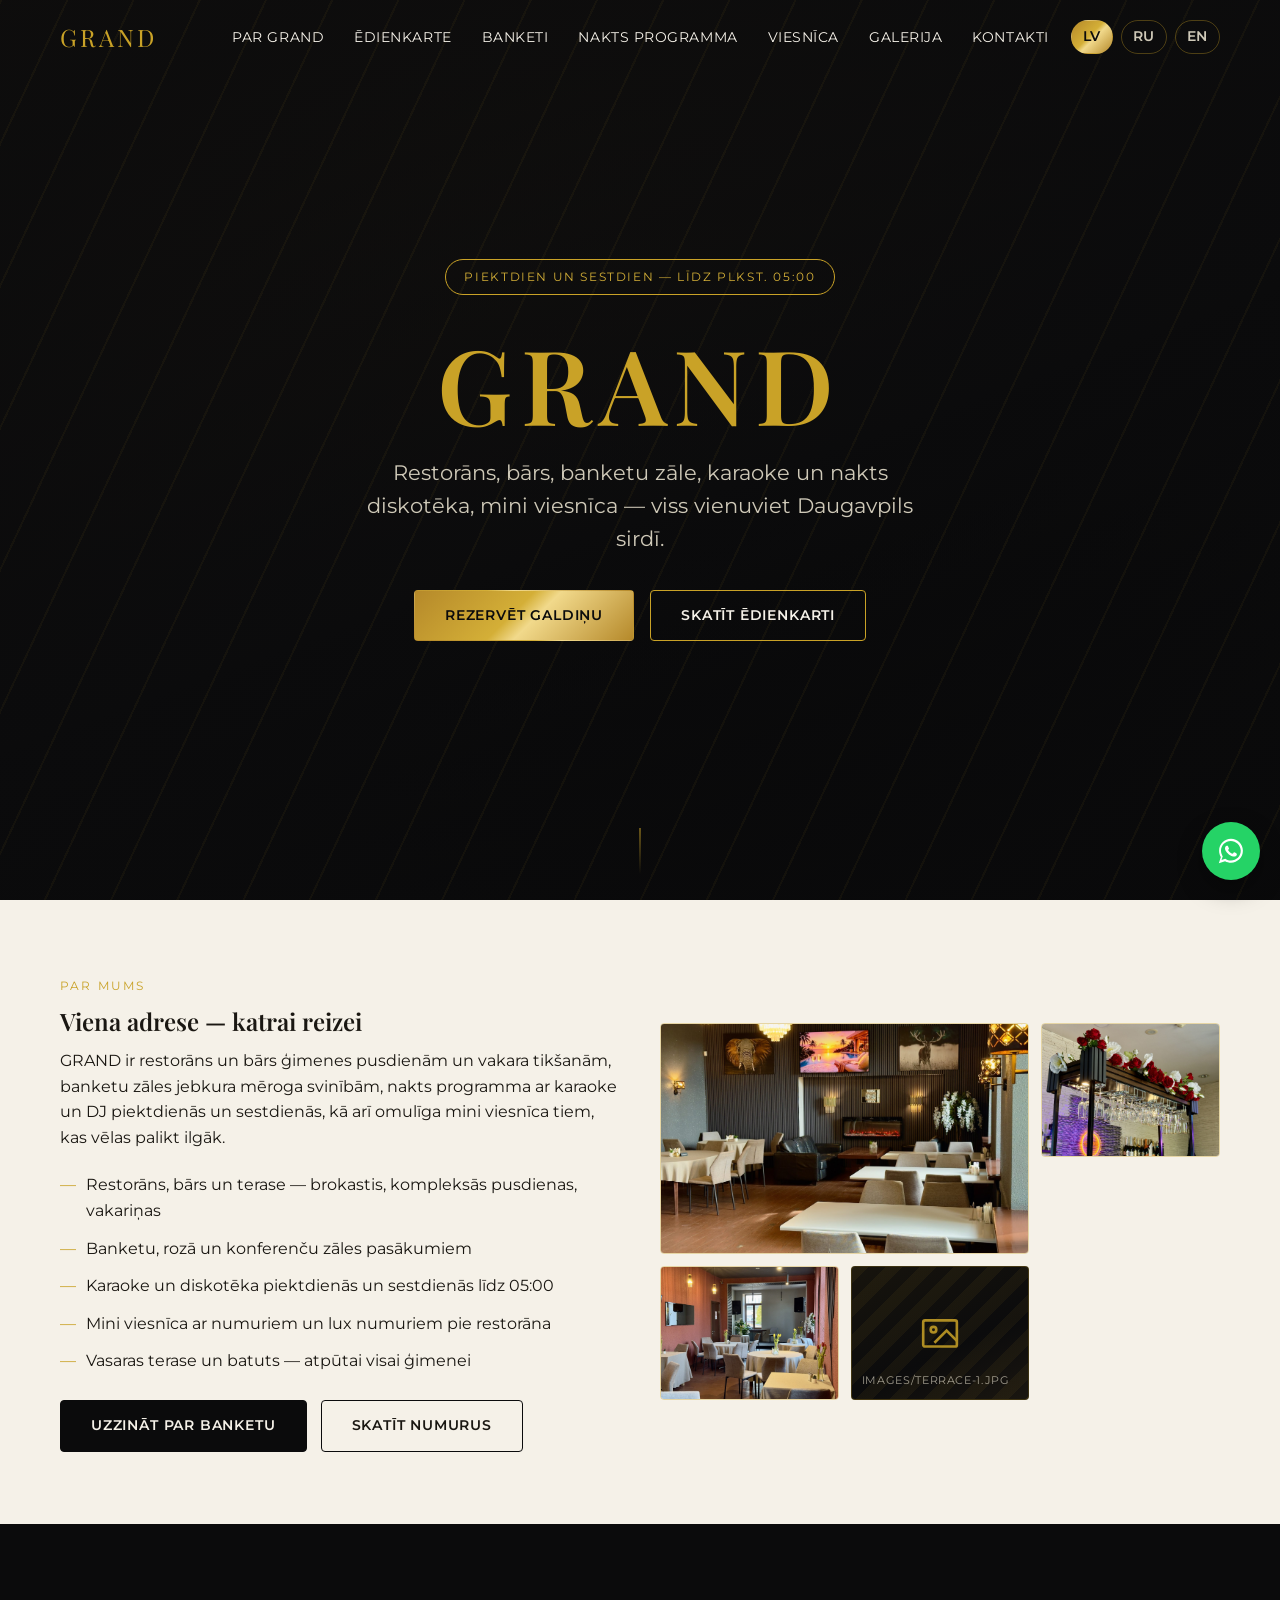
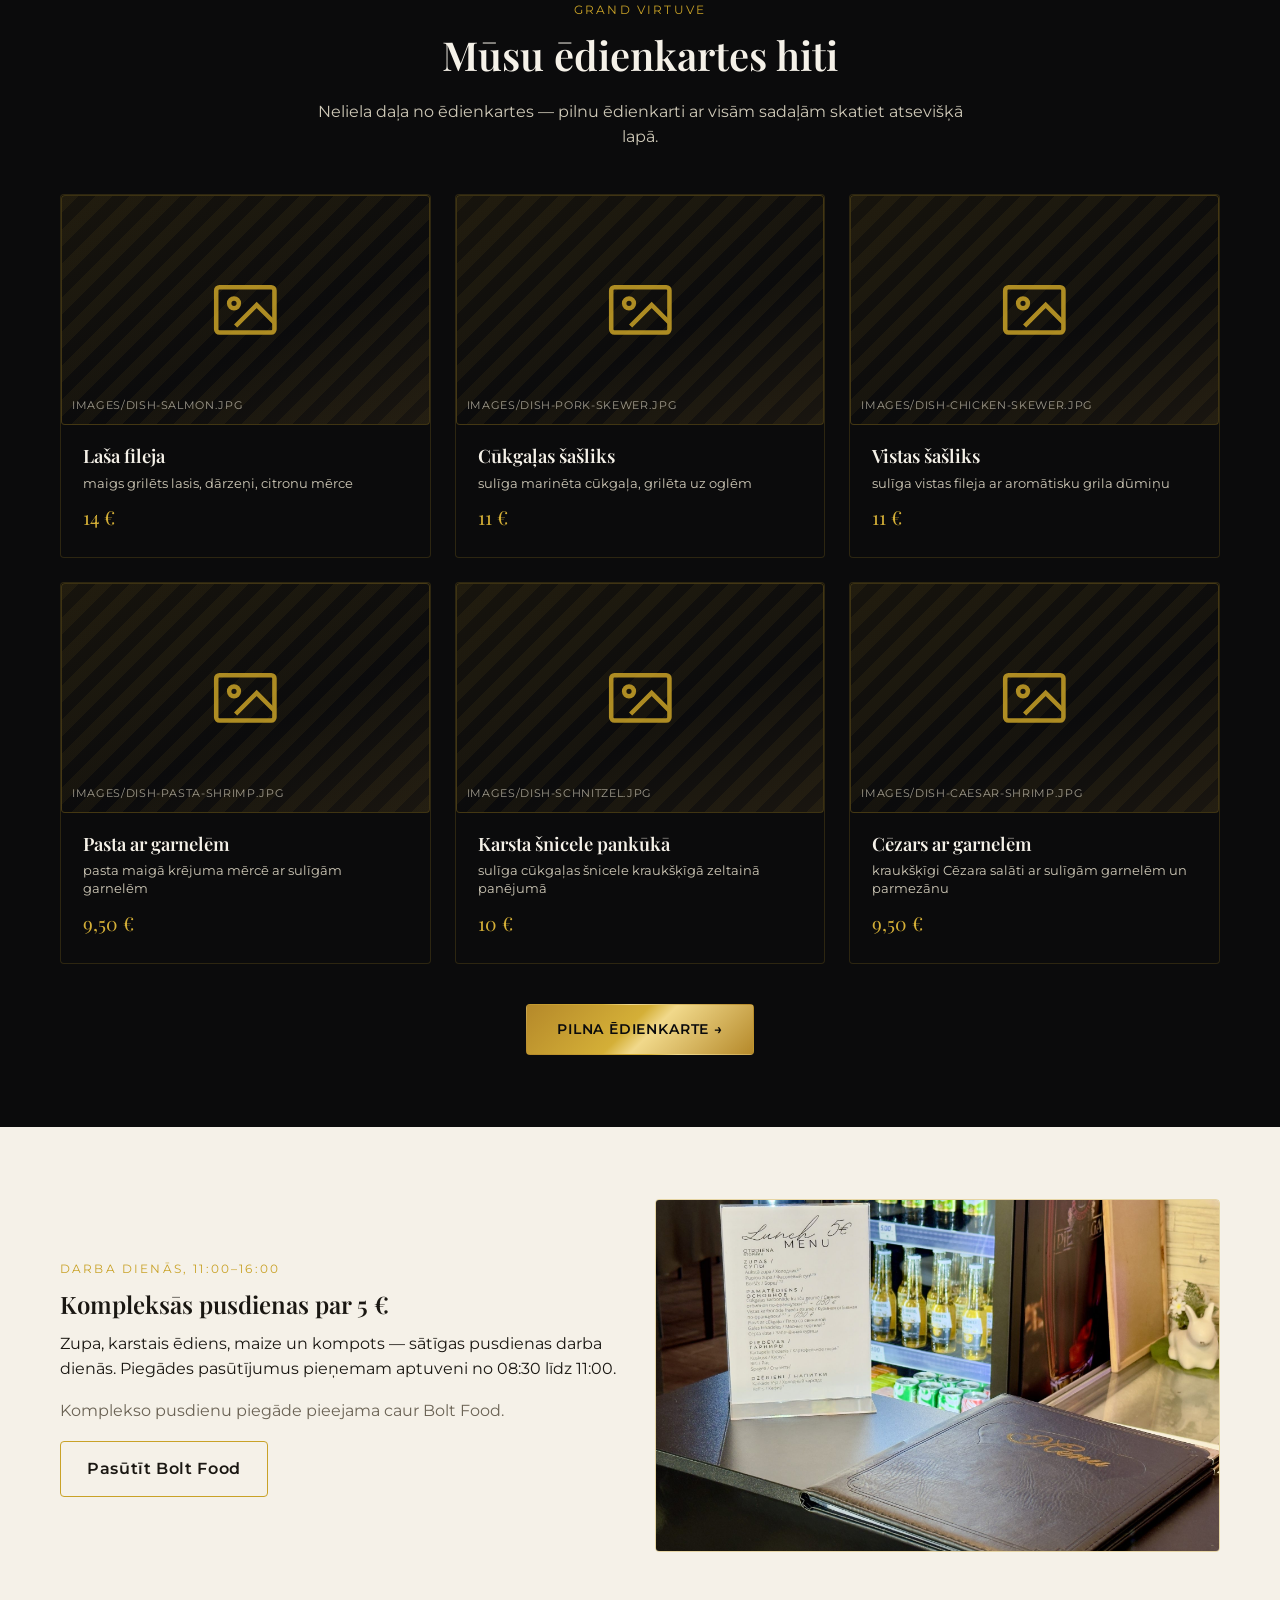
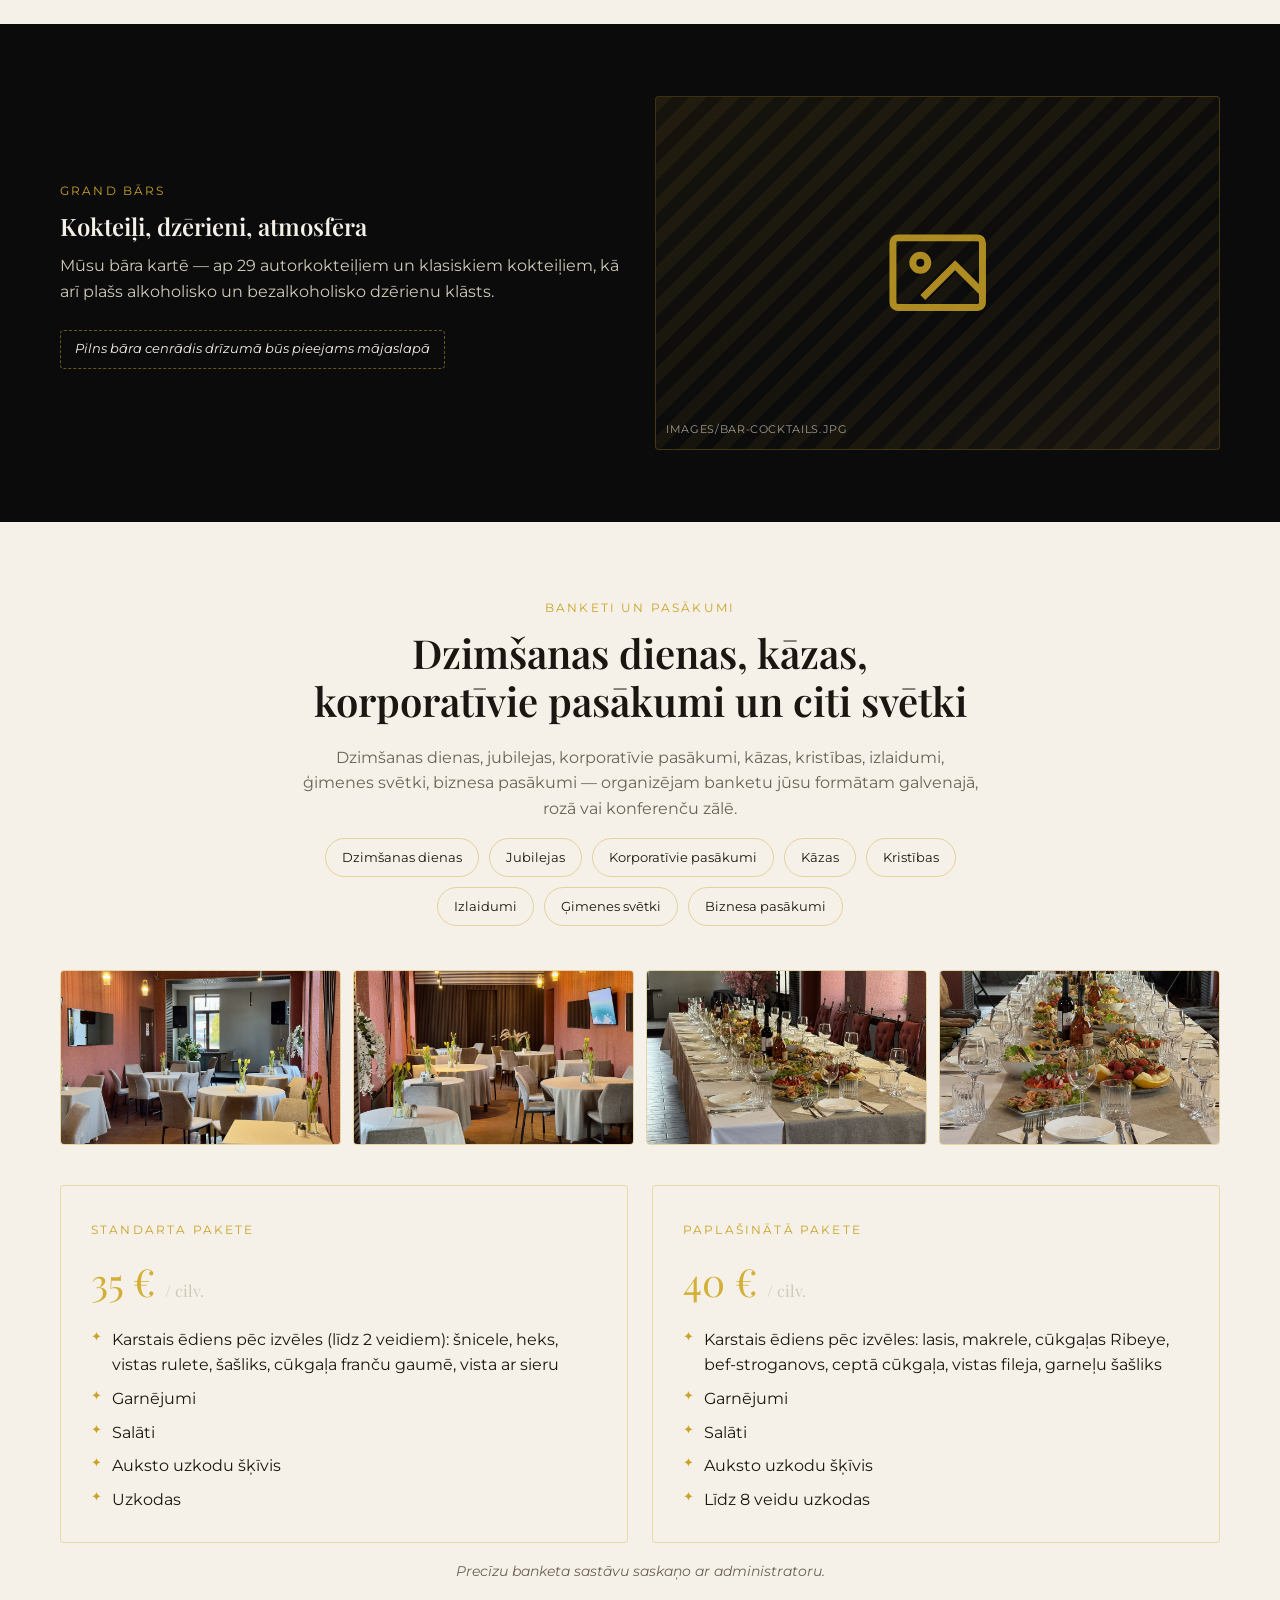
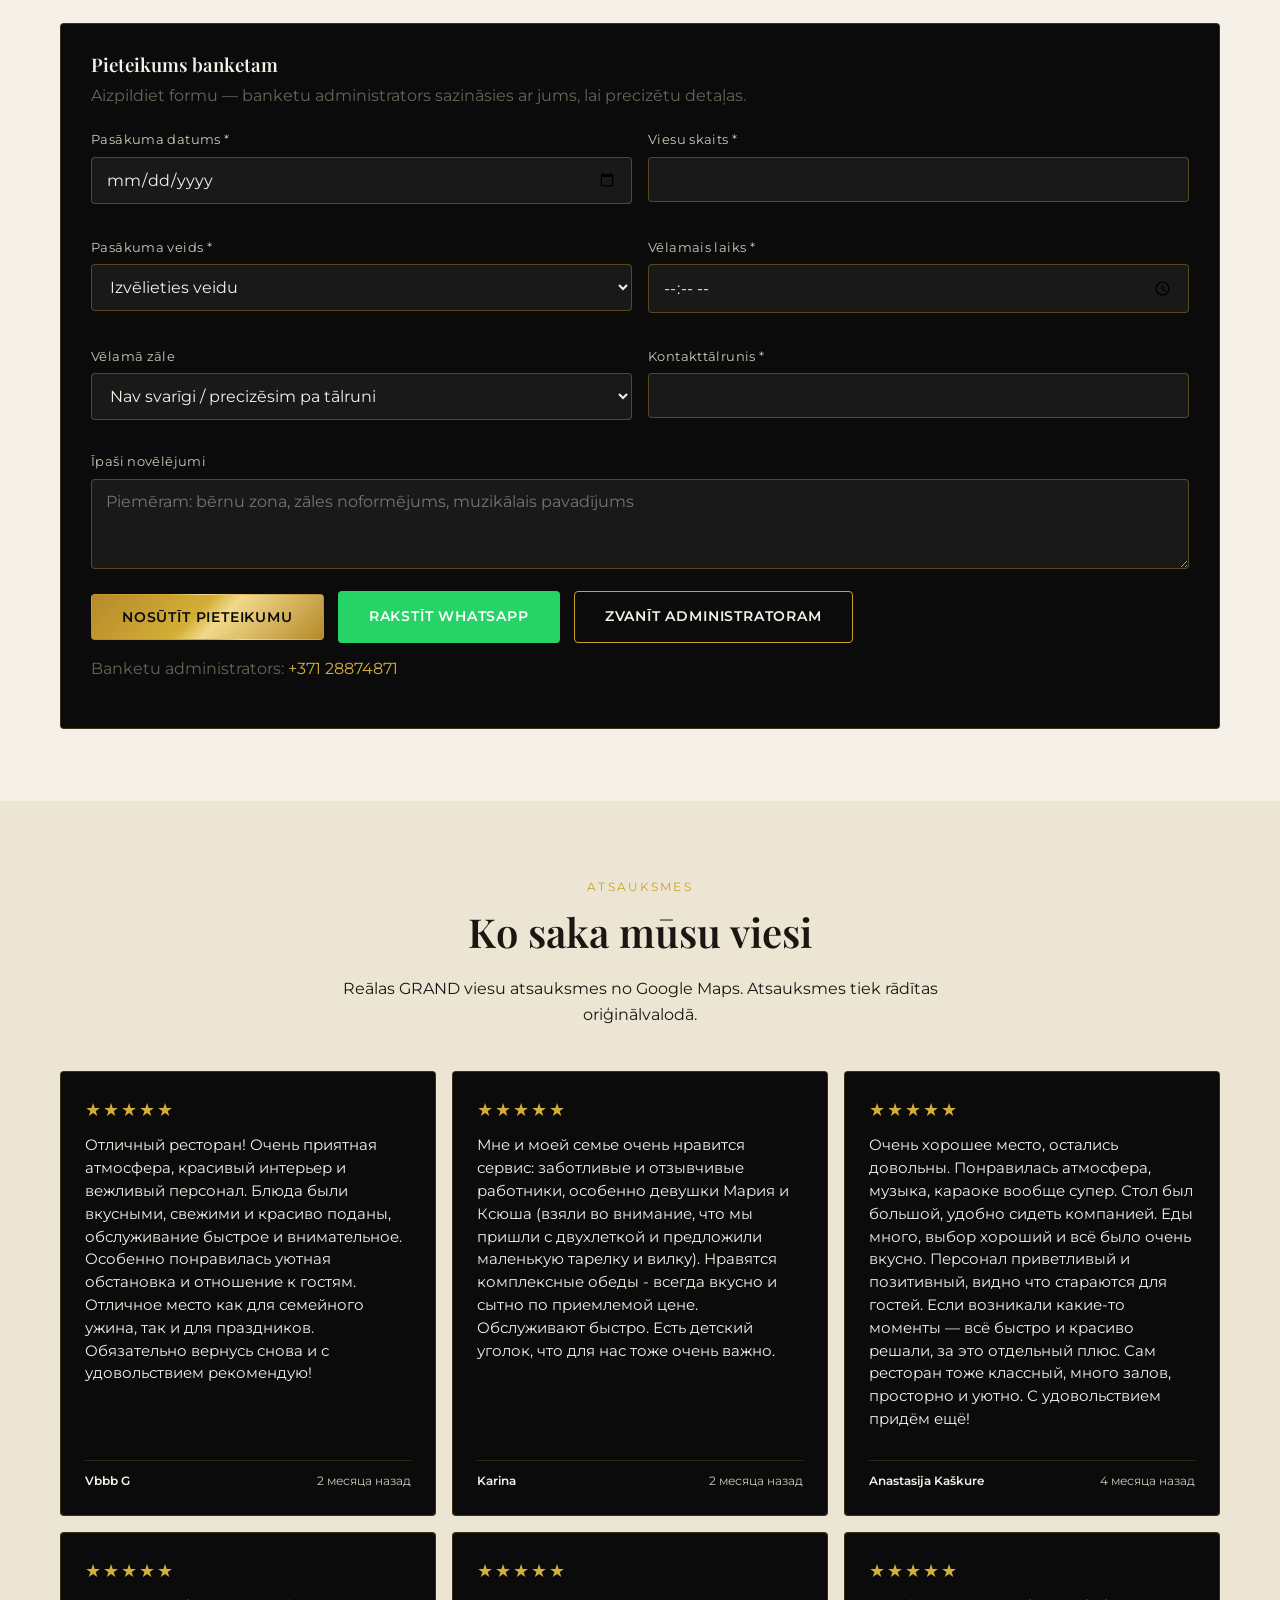
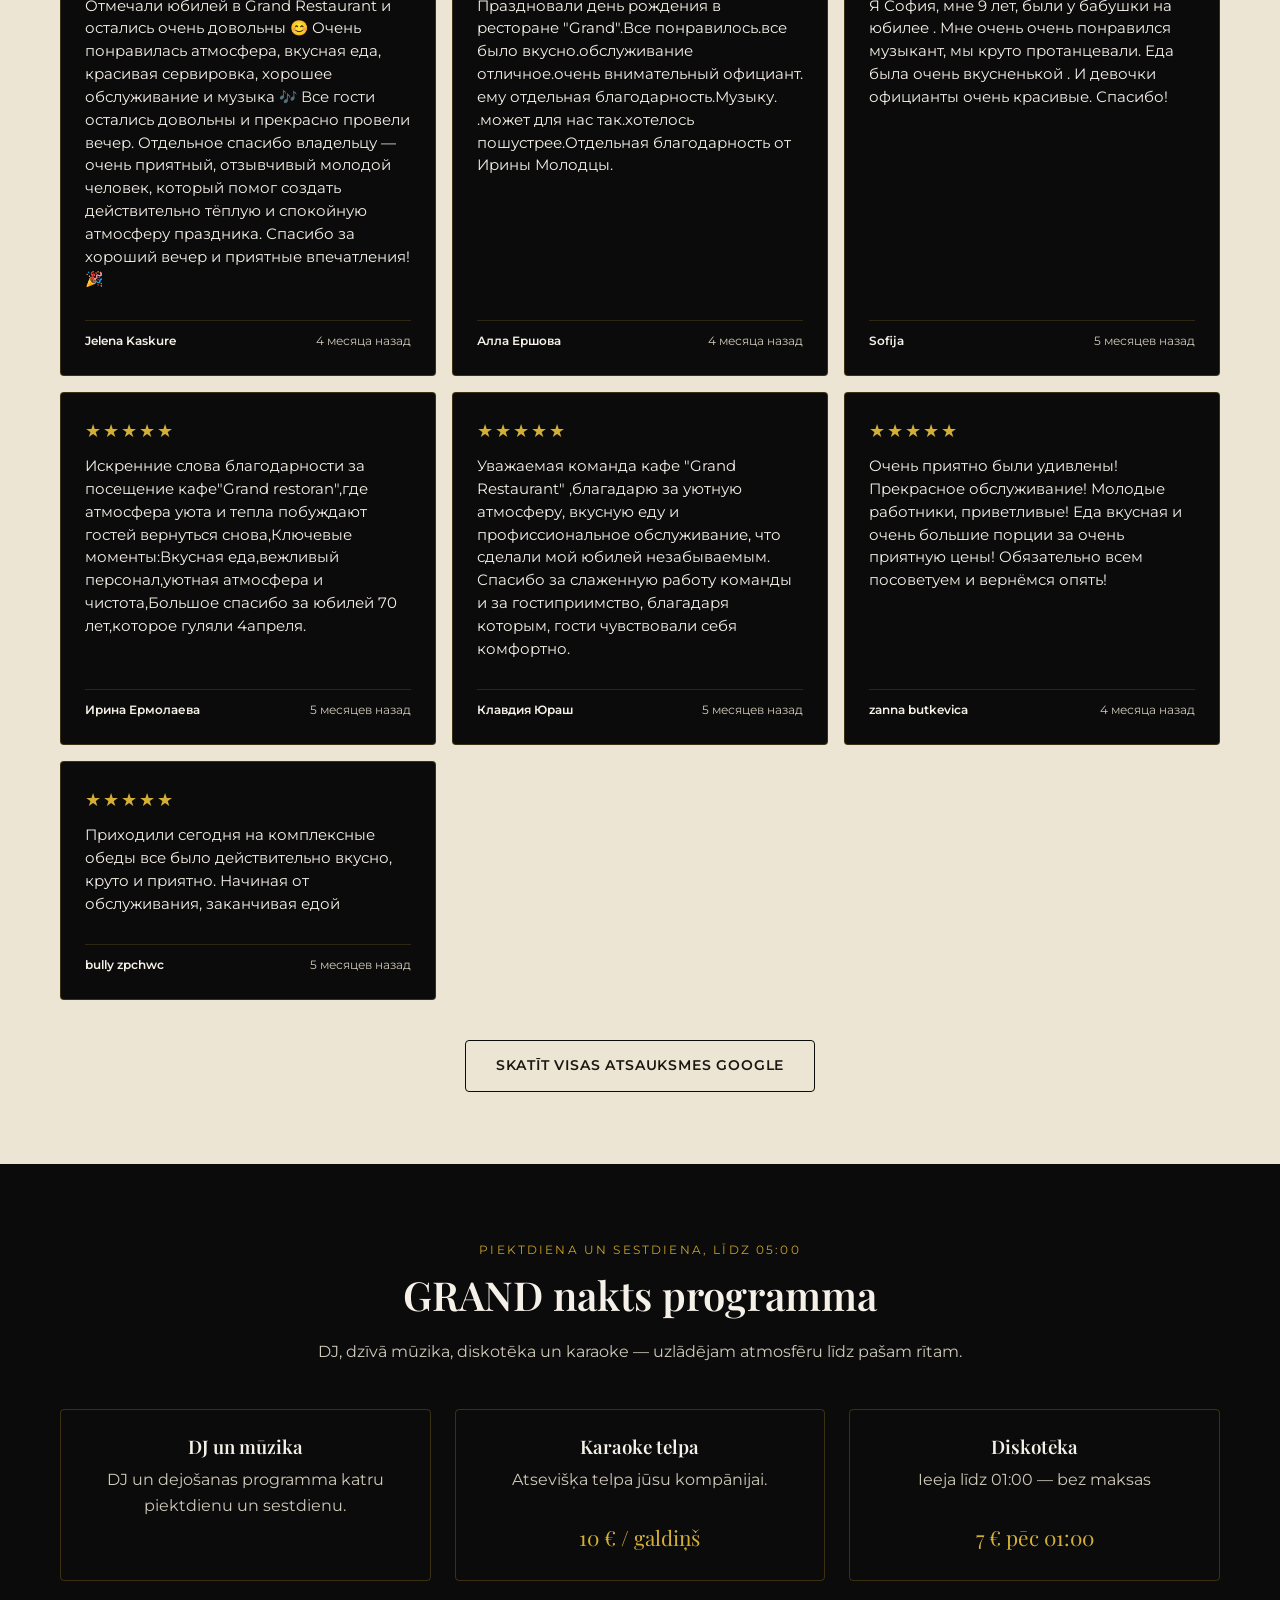
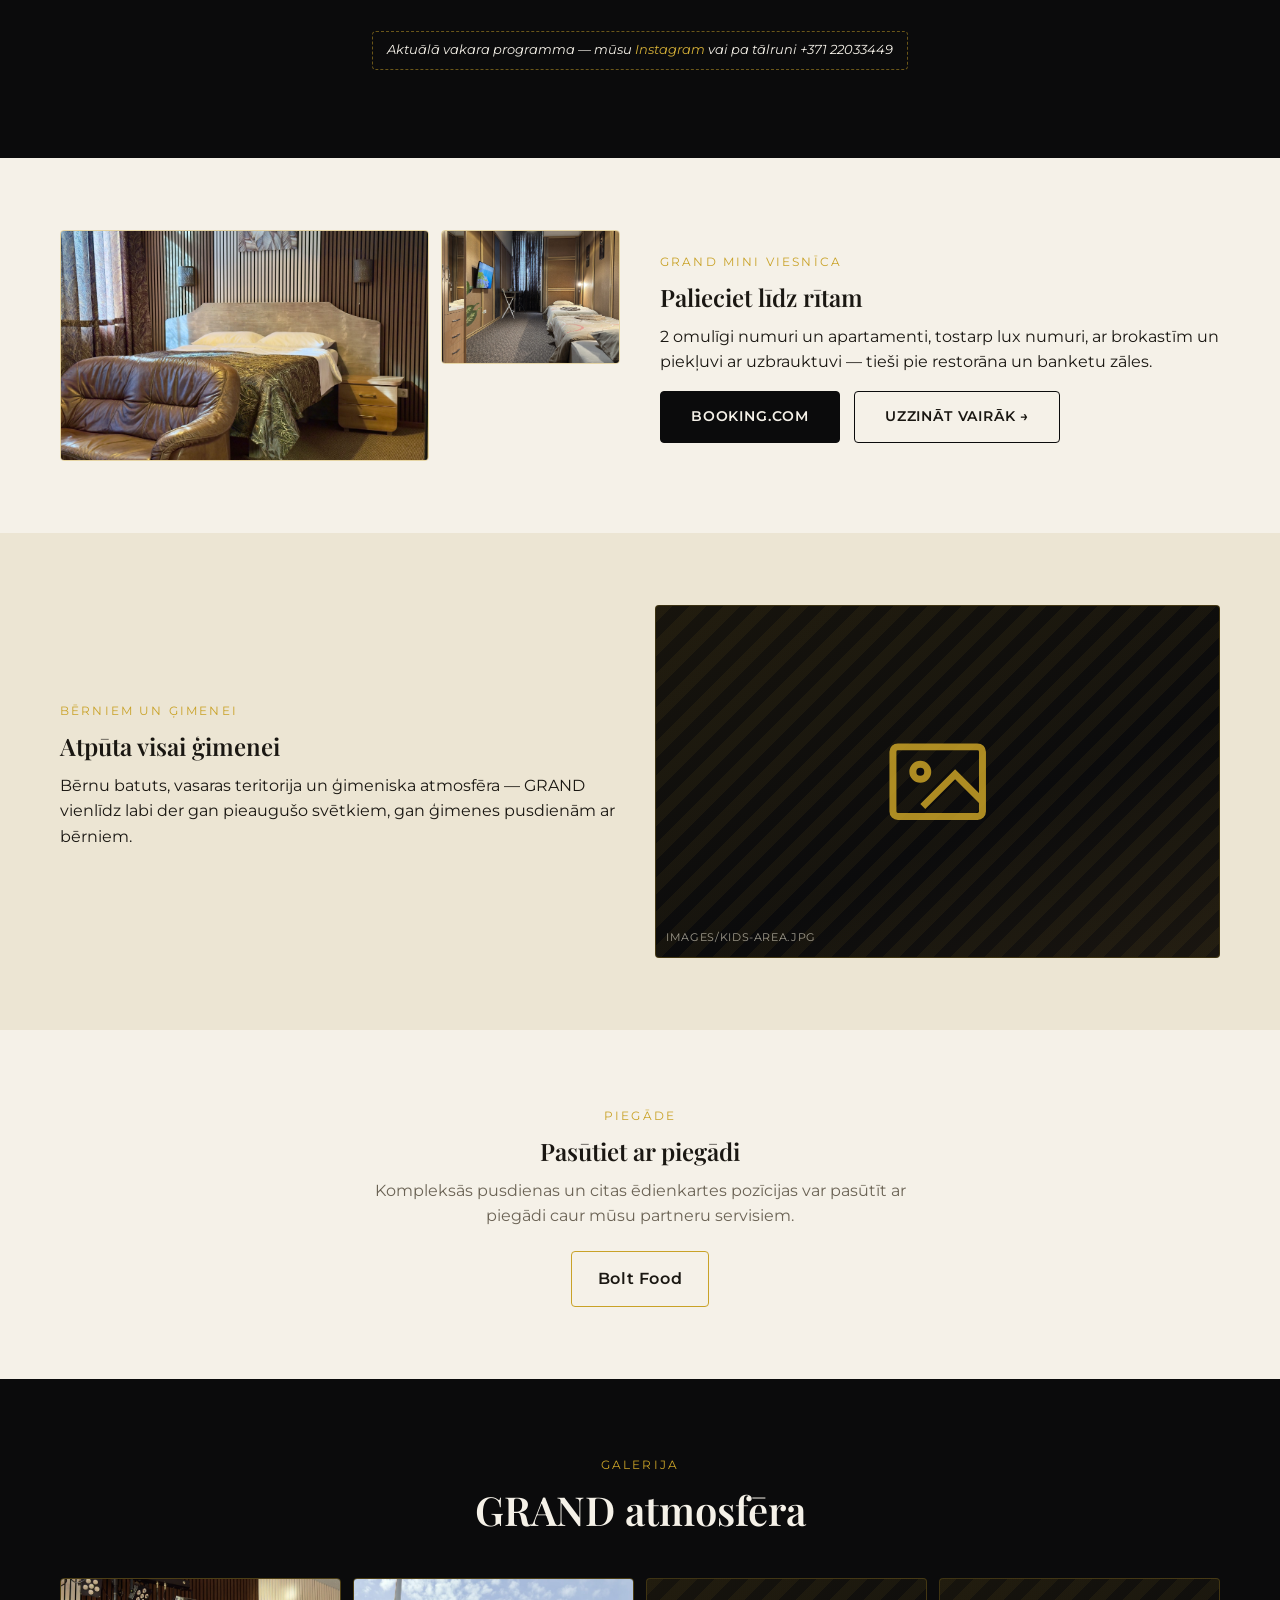
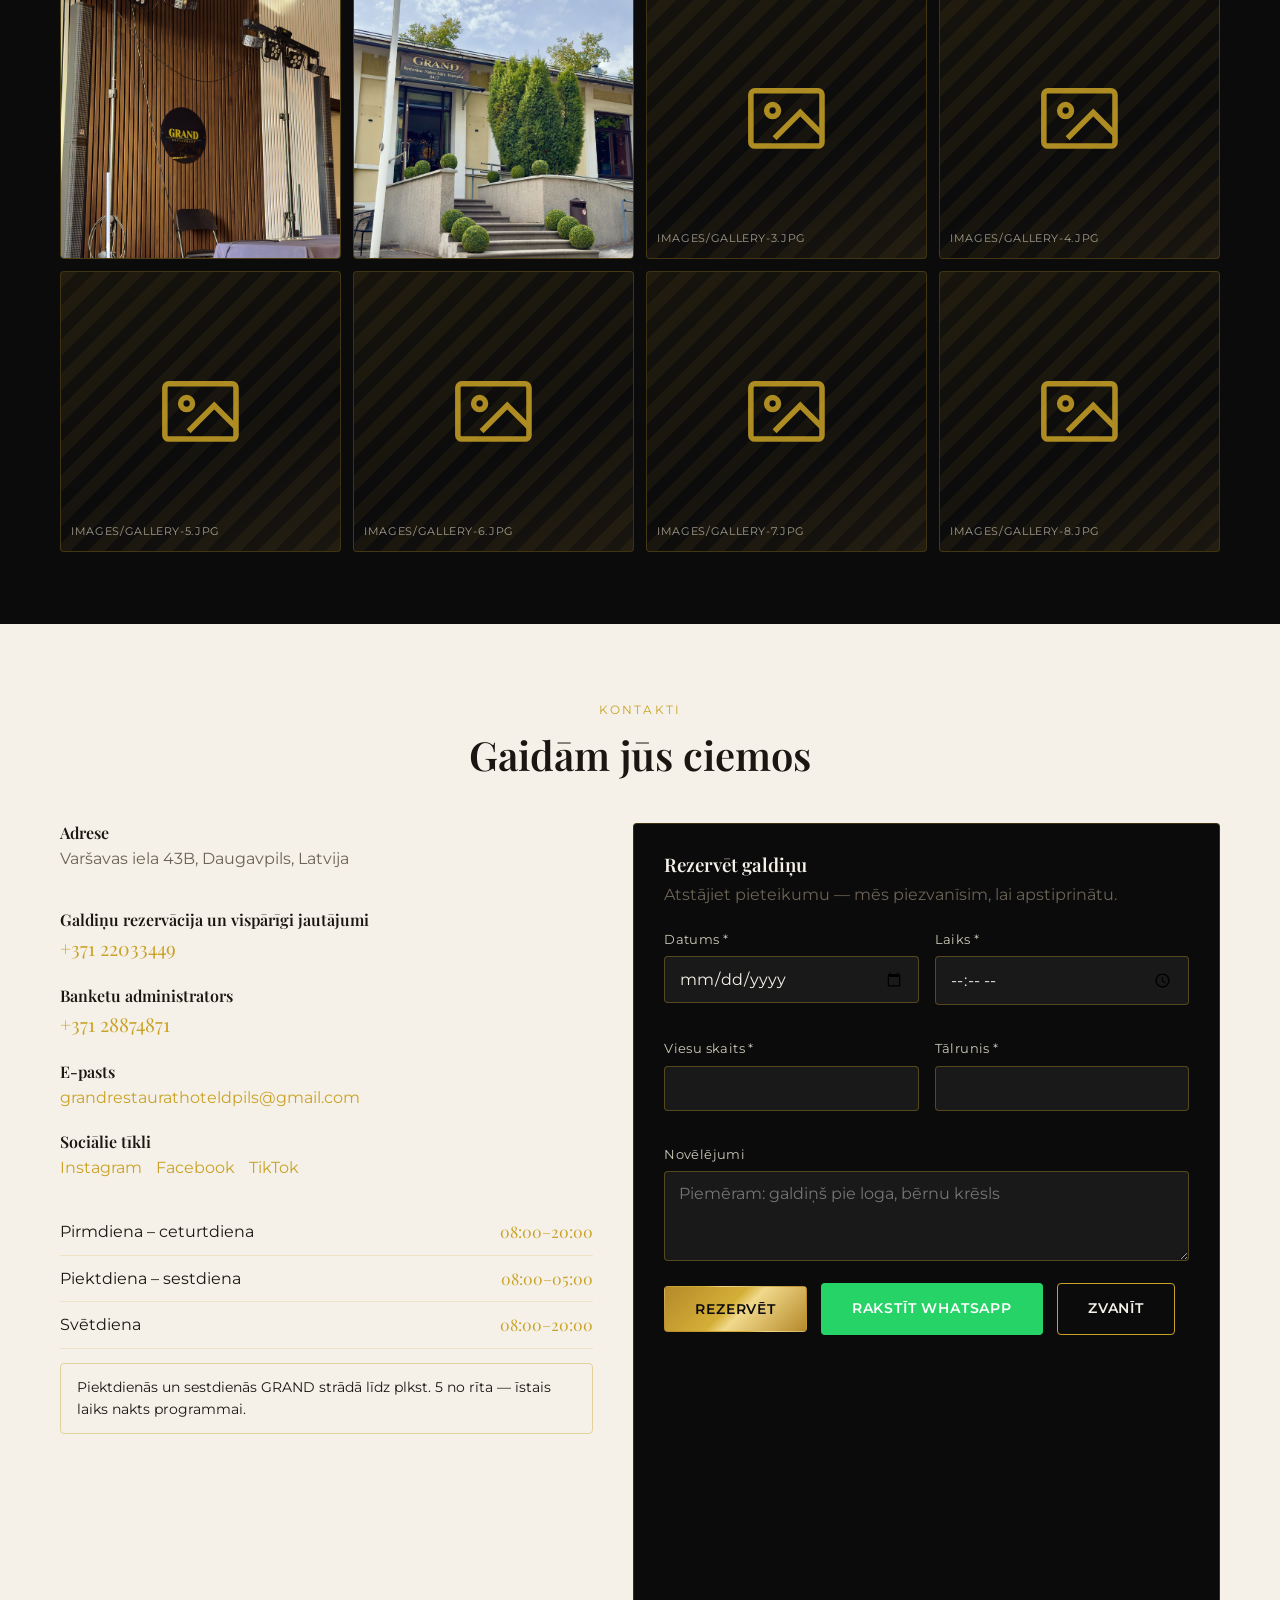
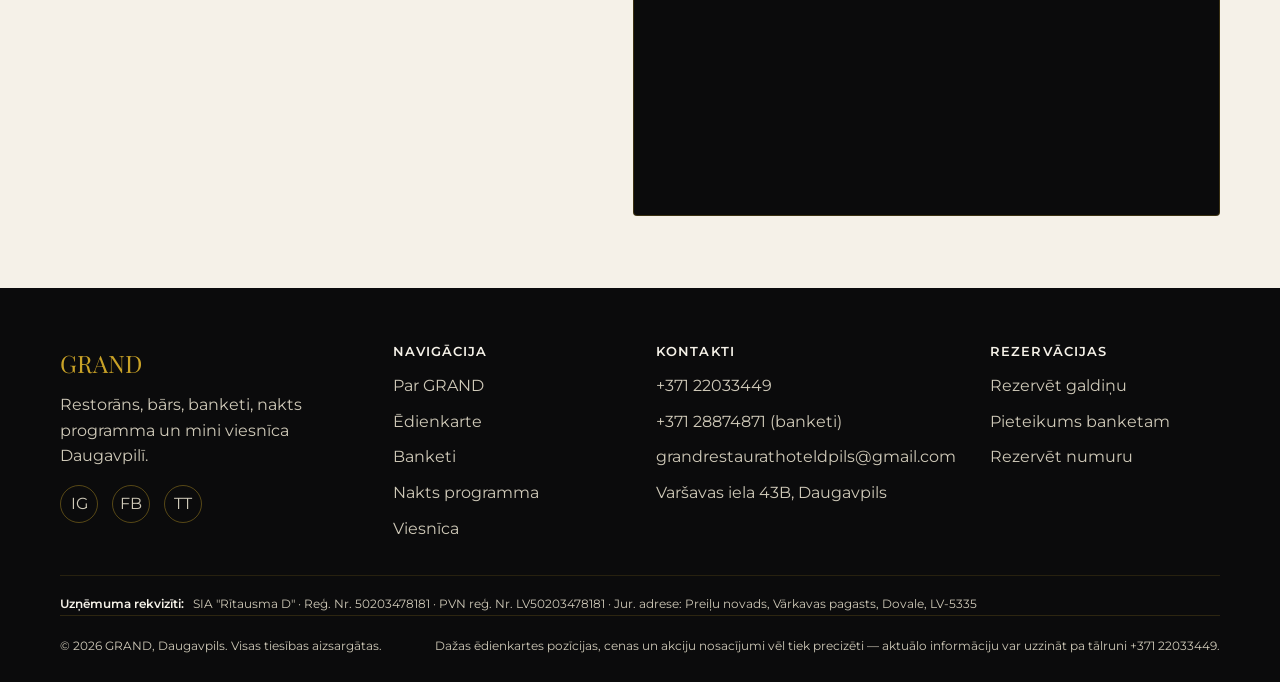
==== index.html @ a9503cc2 "Add real photos for the pink banquet hall and set tables Replace the banquet-hall.jpg placeholder in" ====
<!DOCTYPE html>
<html lang="lv">
<head>
<meta charset="UTF-8">
<meta name="viewport" content="width=device-width, initial-scale=1.0">
<title>GRAND — restorāns, bārs, banketi un viesnīca Daugavpilī</title>
<meta name="description" content="GRAND Daugavpilī — restorāns, bārs, banketu zāles, nakts programma ar karaoke un diskotēku (Pt–Se līdz 05:00) un omulīga mini viesnīca. Galdiņi, banketi, numuri — pa tālruni +371 22033449.">
<link rel="canonical" href="https://grand-daugavpils.lv/">
<link rel="alternate" hreflang="lv" href="https://grand-daugavpils.lv/">
<link rel="alternate" hreflang="ru" href="https://grand-daugavpils.lv/ru/">
<link rel="alternate" hreflang="en" href="https://grand-daugavpils.lv/en/">
<link rel="alternate" hreflang="x-default" href="https://grand-daugavpils.lv/">

<meta property="og:type" content="website">
<meta property="og:title" content="GRAND — restorāns, bārs, banketi un viesnīca Daugavpilī">
<meta property="og:description" content="Restorāns, bārs, banketu zāles, karaoke un nakts diskotēka līdz 05:00 Pt–Se, kā arī mini viesnīca. Varšavas iela 43B, Daugavpils.">
<meta property="og:image" content="/images/og-cover.jpg">
<meta property="og:locale" content="lv_LV">
<meta property="og:url" content="https://grand-daugavpils.lv/">

<link rel="icon" type="image/svg+xml" href="/favicon.svg">
<link rel="preconnect" href="https://fonts.googleapis.com">
<link rel="preconnect" href="https://fonts.gstatic.com" crossorigin>
<link href="https://fonts.googleapis.com/css2?family=Playfair+Display:wght@500;600;700&family=Montserrat:wght@400;500;600;700&display=swap" rel="stylesheet">
<link rel="stylesheet" href="/css/style.css">
</head>
<body>

<header class="site-header">
  <div class="container">
    <a href="/" class="brand">GRAND</a>
    <button class="nav-toggle" aria-label="Atvērt izvēlni" aria-expanded="false">
      <span></span><span></span><span></span>
    </button>
    <nav class="main-nav" id="main-nav">
      <ul>
        <li><a href="#about">Par GRAND</a></li>
        <li><a href="#menu">Ēdienkarte</a></li>
        <li><a href="#banquets">Banketi</a></li>
        <li><a href="#night">Nakts programma</a></li>
        <li><a href="/hotel.html">Viesnīca</a></li>
        <li><a href="#gallery">Galerija</a></li>
        <li><a href="#contacts">Kontakti</a></li>
      </ul>
      <a href="tel:+37122033449" class="nav-phone">+371 22033449</a>
      <div class="lang-switch">
        <a href="/" class="is-active">LV</a>
        <a href="/ru/">RU</a>
        <a href="/en/">EN</a>
      </div>
    </nav>
  </div>
</header>

<main>

  <!-- 1. HERO -->
  <section class="hero">
    <div class="hero-media"><!-- images/hero-bg.jpg --></div>
    <div class="hero-content">
      <span class="hero-badge">Piektdien un sestdien — līdz plkst. 05:00</span>
      <h1 class="brand-xl">GRAND</h1>
      <p class="hero-sub">Restorāns, bārs, banketu zāle, karaoke un nakts diskotēka, mini viesnīca — viss vienuviet Daugavpils sirdī.</p>
      <div class="hero-actions">
        <a href="#booking" class="btn btn-gold">Rezervēt galdiņu</a>
        <a href="/menu.html" class="btn btn-outline">Skatīt ēdienkarti</a>
      </div>
    </div>
    <span class="hero-scroll" aria-hidden="true"></span>
  </section>

  <!-- 2. PAR MUMS -->
  <section class="section section-light" id="about">
    <div class="container">
      <div class="about-grid">
        <div class="reveal">
          <span class="section-eyebrow">Par mums</span>
          <h2>Viena adrese — katrai reizei</h2>
          <p>GRAND ir restorāns un bārs ģimenes pusdienām un vakara tikšanām, banketu zāles jebkura mēroga svinībām, nakts programma ar karaoke un DJ piektdienās un sestdienās, kā arī omulīga mini viesnīca tiem, kas vēlas palikt ilgāk.</p>
          <ul class="feature-list">
            <li>Restorāns, bārs un terase — brokastis, kompleksās pusdienas, vakariņas</li>
            <li>Banketu, rozā un konferenču zāles pasākumiem</li>
            <li>Karaoke un diskotēka piektdienās un sestdienās līdz 05:00</li>
            <li>Mini viesnīca ar numuriem un lux numuriem pie restorāna</li>
            <li>Vasaras terase un batuts — atpūtai visai ģimenei</li>
          </ul>
          <div class="btn-row" style="margin-top:26px;">
            <a href="#banquets" class="btn btn-dark">Uzzināt par banketu</a>
            <a href="/hotel.html" class="btn btn-outline" style="border-color:var(--color-black);">Skatīt numurus</a>
          </div>
        </div>
        <div class="about-photos reveal">
          <div class="ph ph-wide ph-photo"><img src="/images/restaurant-hall-1.jpg" alt="GRAND restorāna galvenā zāle" loading="lazy"></div>
          <div class="ph ph-photo"><img src="/images/bar-1.jpg" alt="GRAND bārs" loading="lazy"></div>
          <div class="ph ph-photo"><img src="/images/banquet-hall.jpg" alt="GRAND rozā zāle banketiem" loading="lazy"></div>
          <div class="ph">
            <svg viewBox="0 0 24 24" fill="none" stroke="currentColor" stroke-width="1.4"><rect x="3" y="5" width="18" height="14" rx="1"/><circle cx="8.5" cy="10" r="1.5"/><path d="M21 16l-5.5-5.5L9 17"/></svg>
            <span class="ph-label">images/terrace-1.jpg</span>
          </div>
        </div>
      </div>
    </div>
  </section>

  <!-- 3. ĒDIENKARTE — priekšskatījums -->
  <section class="section section-dark" id="menu">
    <div class="container">
      <div class="section-head reveal">
        <span class="section-eyebrow">GRAND virtuve</span>
        <h2>Mūsu ēdienkartes hiti</h2>
        <p class="muted">Neliela daļa no ēdienkartes — pilnu ēdienkarti ar visām sadaļām skatiet atsevišķā lapā.</p>
      </div>
      <div class="card-grid cols-3 menu-hits-grid reveal">
        <article class="menu-card">
          <div class="ph ph-wide"><svg viewBox="0 0 24 24" fill="none" stroke="currentColor" stroke-width="1.4"><rect x="3" y="5" width="18" height="14" rx="1"/><circle cx="8.5" cy="10" r="1.5"/><path d="M21 16l-5.5-5.5L9 17"/></svg><span class="ph-label">images/dish-salmon.jpg</span></div>
          <div class="menu-card-body">
            <h3>Laša fileja</h3>
            <p class="dish-description">maigs grilēts lasis, dārzeņi, citronu mērce</p>
            <div class="menu-card-price">14 €</div>
          </div>
        </article>
        <article class="menu-card">
          <div class="ph ph-wide"><svg viewBox="0 0 24 24" fill="none" stroke="currentColor" stroke-width="1.4"><rect x="3" y="5" width="18" height="14" rx="1"/><circle cx="8.5" cy="10" r="1.5"/><path d="M21 16l-5.5-5.5L9 17"/></svg><span class="ph-label">images/dish-pork-skewer.jpg</span></div>
          <div class="menu-card-body">
            <h3>Cūkgaļas šašliks</h3>
            <p class="dish-description">sulīga marinēta cūkgaļa, grilēta uz oglēm</p>
            <div class="menu-card-price">11 €</div>
          </div>
        </article>
        <article class="menu-card">
          <div class="ph ph-wide"><svg viewBox="0 0 24 24" fill="none" stroke="currentColor" stroke-width="1.4"><rect x="3" y="5" width="18" height="14" rx="1"/><circle cx="8.5" cy="10" r="1.5"/><path d="M21 16l-5.5-5.5L9 17"/></svg><span class="ph-label">images/dish-chicken-skewer.jpg</span></div>
          <div class="menu-card-body">
            <h3>Vistas šašliks</h3>
            <p class="dish-description">sulīga vistas fileja ar aromātisku grila dūmiņu</p>
            <div class="menu-card-price">11 €</div>
          </div>
        </article>
        <article class="menu-card">
          <div class="ph ph-wide"><svg viewBox="0 0 24 24" fill="none" stroke="currentColor" stroke-width="1.4"><rect x="3" y="5" width="18" height="14" rx="1"/><circle cx="8.5" cy="10" r="1.5"/><path d="M21 16l-5.5-5.5L9 17"/></svg><span class="ph-label">images/dish-pasta-shrimp.jpg</span></div>
          <div class="menu-card-body">
            <h3>Pasta ar garnelēm</h3>
            <p class="dish-description">pasta maigā krējuma mērcē ar sulīgām garnelēm</p>
            <div class="menu-card-price">9,50 €</div>
          </div>
        </article>
        <article class="menu-card">
          <div class="ph ph-wide"><svg viewBox="0 0 24 24" fill="none" stroke="currentColor" stroke-width="1.4"><rect x="3" y="5" width="18" height="14" rx="1"/><circle cx="8.5" cy="10" r="1.5"/><path d="M21 16l-5.5-5.5L9 17"/></svg><span class="ph-label">images/dish-schnitzel.jpg</span></div>
          <div class="menu-card-body">
            <h3>Karsta šnicele pankūkā</h3>
            <p class="dish-description">sulīga cūkgaļas šnicele kraukšķīgā zeltainā panējumā</p>
            <div class="menu-card-price">10 €</div>
          </div>
        </article>
        <article class="menu-card">
          <div class="ph ph-wide"><svg viewBox="0 0 24 24" fill="none" stroke="currentColor" stroke-width="1.4"><rect x="3" y="5" width="18" height="14" rx="1"/><circle cx="8.5" cy="10" r="1.5"/><path d="M21 16l-5.5-5.5L9 17"/></svg><span class="ph-label">images/dish-caesar-shrimp.jpg</span></div>
          <div class="menu-card-body">
            <h3>Cēzars ar garnelēm</h3>
            <p class="dish-description">kraukšķīgi Cēzara salāti ar sulīgām garnelēm un parmezānu</p>
            <div class="menu-card-price">9,50 €</div>
          </div>
        </article>
      </div>
      <div class="text-center mt-lg reveal">
        <a href="/menu.html" class="btn btn-gold">Pilna ēdienkarte →</a>
      </div>
    </div>
  </section>

  <!-- 4. KOMPLEKSĀS PUSDIENAS -->
  <section class="section section-light">
    <div class="container">
      <div class="info-strip">
        <div class="reveal">
          <span class="section-eyebrow">Darba dienās, 11:00–16:00</span>
          <h2>Kompleksās pusdienas par 5 €</h2>
          <p>Zupa, karstais ēdiens, maize un kompots — sātīgas pusdienas darba dienās. Piegādes pasūtījumus pieņemam aptuveni no 08:30 līdz 11:00.</p>
          <p class="muted">Komplekso pusdienu piegāde pieejama caur Bolt Food.</p>
          <div class="delivery-buttons">
            <a href="https://food.bolt.eu/en/278-daugavpils/p/195568-restorans-grand/" target="_blank" rel="noopener">Pasūtīt Bolt Food</a>
          </div>
        </div>
        <div class="ph ph-wide ph-photo reveal"><img src="/images/lunch-set.jpg" alt="GRAND komplekso pusdienu piedāvājums" loading="lazy"></div>
      </div>
    </div>
  </section>

  <!-- 5. BĀRS -->
  <section class="section section-dark">
    <div class="container">
      <div class="info-strip reverse">
        <div class="ph ph-wide reveal">
          <svg viewBox="0 0 24 24" fill="none" stroke="currentColor" stroke-width="1.4"><rect x="3" y="5" width="18" height="14" rx="1"/><circle cx="8.5" cy="10" r="1.5"/><path d="M21 16l-5.5-5.5L9 17"/></svg>
          <span class="ph-label">images/bar-cocktails.jpg</span>
        </div>
        <div class="reveal">
          <span class="section-eyebrow">GRAND bārs</span>
          <h2>Kokteiļi, dzērieni, atmosfēra</h2>
          <p class="muted">Mūsu bāra kartē — ap 29 autorkokteiļiem un klasiskiem kokteiļiem, kā arī plašs alkoholisko un bezalkoholisko dzērienu klāsts.</p>
          <span class="tag-note">Pilns bāra cenrādis drīzumā būs pieejams mājaslapā</span>
        </div>
      </div>
    </div>
  </section>

  <!-- 6. BANKETI UN PASĀKUMI -->
  <section class="section section-light" id="banquets">
    <div class="container">
      <div class="section-head reveal">
        <span class="section-eyebrow">Banketi un pasākumi</span>
        <h2>Dzimšanas dienas, kāzas, korporatīvie pasākumi un citi svētki</h2>
        <p class="muted">Dzimšanas dienas, jubilejas, korporatīvie pasākumi, kāzas, kristības, izlaidumi, ģimenes svētki, biznesa pasākumi — organizējam banketu jūsu formātam galvenajā, rozā vai konferenču zālē.</p>
        <div class="event-tags text-center" style="justify-content:center;">
          <span>Dzimšanas dienas</span><span>Jubilejas</span><span>Korporatīvie pasākumi</span><span>Kāzas</span>
          <span>Kristības</span><span>Izlaidumi</span><span>Ģimenes svētki</span><span>Biznesa pasākumi</span>
        </div>
      </div>

      <div class="gallery-grid reveal mb-lg">
        <div class="ph ph-wide ph-photo"><img src="/images/banquet-hall.jpg" alt="GRAND rozā zāle banketiem" loading="lazy"></div>
        <div class="ph ph-wide ph-photo"><img src="/images/banquet-hall-2.jpg" alt="GRAND rozā zāle — otrs skats" loading="lazy"></div>
        <div class="ph ph-wide ph-photo"><img src="/images/banquet-table-1.jpg" alt="Svinīgi klāts galds banketam GRAND" loading="lazy"></div>
        <div class="ph ph-wide ph-photo"><img src="/images/banquet-table-2.jpg" alt="Uzkodas un dzērieni banketa galdā GRAND" loading="lazy"></div>
      </div>

      <div class="card-grid reveal">
        <div class="package-card">
          <span class="section-eyebrow">Standarta pakete</span>
          <div class="price">35 € <span>/ cilv.</span></div>
          <ul>
            <li>Karstais ēdiens pēc izvēles (līdz 2 veidiem): šnicele, heks, vistas rulete, šašliks, cūkgaļa franču gaumē, vista ar sieru</li>
            <li>Garnējumi</li>
            <li>Salāti</li>
            <li>Auksto uzkodu šķīvis</li>
            <li>Uzkodas</li>
          </ul>
        </div>
        <div class="package-card">
          <span class="section-eyebrow">Paplašinātā pakete</span>
          <div class="price">40 € <span>/ cilv.</span></div>
          <ul>
            <li>Karstais ēdiens pēc izvēles: lasis, makrele, cūkgaļas Ribeye, bef-stroganovs, ceptā cūkgaļa, vistas fileja, garneļu šašliks</li>
            <li>Garnējumi</li>
            <li>Salāti</li>
            <li>Auksto uzkodu šķīvis</li>
            <li>Līdz 8 veidu uzkodas</li>
          </ul>
        </div>
      </div>
      <p class="package-note text-center" style="color:var(--color-muted-on-light);">Precīzu banketa sastāvu saskaņo ar administratoru.</p>

      <div class="form-card reveal mt-lg" id="banquet-form">
        <h3 style="margin-bottom:6px;">Pieteikums banketam</h3>
        <p class="muted" style="margin-bottom:22px;">Aizpildiet formu — banketu administrators sazināsies ar jums, lai precizētu detaļas.</p>
        <form data-grand-form="banquet" data-whatsapp-title="Pieteikums banketam GRAND" novalidate>
          <div class="form-grid cols-2">
            <div class="form-group">
              <label for="banquet-date">Pasākuma datums *</label>
              <input type="date" id="banquet-date" name="date" required data-error-message="Norādiet datumu">
              <span class="form-error"></span>
            </div>
            <div class="form-group">
              <label for="banquet-guests">Viesu skaits *</label>
              <input type="number" id="banquet-guests" name="guests" min="1" required data-error-message="Norādiet viesu skaitu">
              <span class="form-error"></span>
            </div>
            <div class="form-group">
              <label for="banquet-type">Pasākuma veids *</label>
              <select id="banquet-type" name="event_type" required>
                <option value="">Izvēlieties veidu</option>
                <option>Dzimšanas diena</option>
                <option>Jubileja</option>
                <option>Korporatīvais pasākums</option>
                <option>Kāzas</option>
                <option>Kristības</option>
                <option>Izlaidums</option>
                <option>Ģimenes svētki</option>
                <option>Biznesa pasākums</option>
                <option>Cits</option>
              </select>
              <span class="form-error"></span>
            </div>
            <div class="form-group">
              <label for="banquet-time">Vēlamais laiks *</label>
              <input type="time" id="banquet-time" name="time" required data-error-message="Norādiet laiku">
              <span class="form-error"></span>
            </div>
            <div class="form-group">
              <label for="banquet-hall">Vēlamā zāle</label>
              <select id="banquet-hall" name="hall">
                <option value="">Nav svarīgi / precizēsim pa tālruni</option>
                <option>Galvenā zāle</option>
                <option>Rozā zāle</option>
                <option>Konferenču zāle</option>
                <option>Terase</option>
                <option>Vasaras terase</option>
              </select>
            </div>
            <div class="form-group">
              <label for="banquet-phone">Kontakttālrunis *</label>
              <input type="tel" id="banquet-phone" name="phone" required data-error-message="Norādiet tālruni">
              <span class="form-error"></span>
            </div>
          </div>
          <div class="form-group" style="margin-top:16px;">
            <label for="banquet-wishes">Īpaši novēlējumi</label>
            <textarea id="banquet-wishes" name="wishes" placeholder="Piemēram: bērnu zona, zāles noformējums, muzikālais pavadījums"></textarea>
          </div>
          <div class="form-actions">
            <button type="submit" class="btn btn-gold">Nosūtīt pieteikumu</button>
            <a href="#" class="btn btn-whatsapp" data-whatsapp-fallback target="_blank" rel="noopener">Rakstīt WhatsApp</a>
            <a href="tel:+37128874871" class="btn btn-outline">Zvanīt administratoram</a>
          </div>
          <p class="form-status" data-form-status></p>
        </form>
        <p class="muted" style="margin-top:10px;">Banketu administrators: <a class="tel" href="tel:+37128874871" style="color:var(--color-gold-light);">+371 28874871</a></p>
      </div>
    </div>
  </section>

  <!-- ATSAUKSMES (Google) — kartītes tiek renderētas no reviews[] masīva js/reviews.js -->
  <section class="section section-alt" id="reviews">
    <div class="container">
      <div class="section-head reveal">
        <span class="section-eyebrow">Atsauksmes</span>
        <h2>Ko saka mūsu viesi</h2>
        <p class="muted">Reālas GRAND viesu atsauksmes no Google Maps. Atsauksmes tiek rādītas oriģinālvalodā.</p>
      </div>
      <!-- Kartītes tiek pievienotas automātiski ar js/reviews.js -->
      <div class="reviews-track reveal" data-reviews-track></div>
      <div class="text-center mt-lg reveal">
        <a href="https://maps.app.goo.gl/6jVPEJvZiig7urjC8?g_st=ic" target="_blank" rel="noopener" class="btn btn-outline" style="border-color:var(--color-black);">Skatīt visas atsauksmes Google</a>
      </div>
    </div>
  </section>

  <!-- 7. NAKTS PROGRAMMA -->
  <section class="section section-dark" id="night">
    <div class="container">
      <div class="section-head reveal">
        <span class="section-eyebrow">Piektdiena un sestdiena, līdz 05:00</span>
        <h2>GRAND nakts programma</h2>
        <p class="muted">DJ, dzīvā mūzika, diskotēka un karaoke — uzlādējam atmosfēru līdz pašam rītam.</p>
      </div>
      <div class="night-grid reveal">
        <div class="night-item">
          <h3>DJ un mūzika</h3>
          <p class="muted">DJ un dejošanas programma katru piektdienu un sestdienu.</p>
        </div>
        <div class="night-item">
          <h3>Karaoke telpa</h3>
          <p class="muted">Atsevišķa telpa jūsu kompānijai.</p>
          <span class="price-tag">10 € / galdiņš</span>
        </div>
        <div class="night-item">
          <h3>Diskotēka</h3>
          <p class="muted">Ieeja līdz 01:00 — bez maksas</p>
          <span class="price-tag">7 € pēc 01:00</span>
        </div>
      </div>
      <p class="text-center mt-lg reveal">
        <span class="tag-note">Aktuālā vakara programma — mūsu <a href="https://www.instagram.com/grand_hotel_and_restaurant/" target="_blank" rel="noopener" style="color:var(--color-gold-light);">Instagram</a> vai pa tālruni +371 22033449</span>
      </p>
    </div>
  </section>

  <!-- 8. VIESNĪCA — priekšskatījums -->
  <section class="section section-light" id="hotel">
    <div class="container">
      <div class="about-grid">
        <div class="about-photos reveal">
          <div class="ph ph-wide ph-photo"><img src="/images/hotel-room-1-1.jpg" alt="GRAND viesnīcas 1. numurs" loading="lazy"></div>
          <div class="ph ph-photo"><img src="/images/hotel-room-2-1.jpg" alt="GRAND viesnīcas 2. numurs" loading="lazy"></div>
        </div>
        <div class="reveal">
          <span class="section-eyebrow">GRAND mini viesnīca</span>
          <h2>Palieciet līdz rītam</h2>
          <p>2 omulīgi numuri un apartamenti, tostarp lux numuri, ar brokastīm un piekļuvi ar uzbrauktuvi — tieši pie restorāna un banketu zāles.</p>
          <div class="btn-row">
            <a href="https://www.booking.com/hotel/lv/grand-restaurant-amp.en-gb.html" target="_blank" rel="noopener" class="btn btn-dark">Booking.com</a>
            <a href="/hotel.html" class="btn btn-outline" style="border-color:var(--color-black);">Uzzināt vairāk →</a>
          </div>
        </div>
      </div>
    </div>
  </section>

  <!-- 9. BĒRNIEM UN ĢIMENEI -->
  <section class="section section-alt">
    <div class="container">
      <div class="info-strip">
        <div class="reveal">
          <span class="section-eyebrow">Bērniem un ģimenei</span>
          <h2>Atpūta visai ģimenei</h2>
          <p class="muted">Bērnu batuts, vasaras teritorija un ģimeniska atmosfēra — GRAND vienlīdz labi der gan pieaugušo svētkiem, gan ģimenes pusdienām ar bērniem.</p>
        </div>
        <div class="ph ph-wide reveal">
          <svg viewBox="0 0 24 24" fill="none" stroke="currentColor" stroke-width="1.4"><rect x="3" y="5" width="18" height="14" rx="1"/><circle cx="8.5" cy="10" r="1.5"/><path d="M21 16l-5.5-5.5L9 17"/></svg>
          <span class="ph-label">images/kids-area.jpg</span>
        </div>
      </div>
    </div>
  </section>

  <!-- 10. PIEGĀDE -->
  <section class="section section-light">
    <div class="container text-center reveal">
      <span class="section-eyebrow">Piegāde</span>
      <h2>Pasūtiet ar piegādi</h2>
      <p class="muted" style="max-width:560px;margin:0 auto;">Kompleksās pusdienas un citas ēdienkartes pozīcijas var pasūtīt ar piegādi caur mūsu partneru servisiem.</p>
      <div class="delivery-buttons" style="justify-content:center;margin-top:22px;">
        <a href="https://food.bolt.eu/en/278-daugavpils/p/195568-restorans-grand/" target="_blank" rel="noopener">Bolt Food</a>
      </div>
    </div>
  </section>

  <!-- 11. GALERIJA -->
  <section class="section section-dark" id="gallery">
    <div class="container">
      <div class="section-head reveal">
        <span class="section-eyebrow">Galerija</span>
        <h2>GRAND atmosfēra</h2>
      </div>
      <div class="gallery-grid reveal">
        <div class="ph ph-square ph-photo"><img src="/images/gallery-1.jpg" alt="GRAND nakts programma un skatuve" loading="lazy"></div>
        <div class="ph ph-square ph-photo"><img src="/images/gallery-2.jpg" alt="GRAND ieeja" loading="lazy"></div>
        <div class="ph ph-square"><svg viewBox="0 0 24 24" fill="none" stroke="currentColor" stroke-width="1.4"><rect x="3" y="5" width="18" height="14" rx="1"/><circle cx="8.5" cy="10" r="1.5"/><path d="M21 16l-5.5-5.5L9 17"/></svg><span class="ph-label">images/gallery-3.jpg</span></div>
        <div class="ph ph-square"><svg viewBox="0 0 24 24" fill="none" stroke="currentColor" stroke-width="1.4"><rect x="3" y="5" width="18" height="14" rx="1"/><circle cx="8.5" cy="10" r="1.5"/><path d="M21 16l-5.5-5.5L9 17"/></svg><span class="ph-label">images/gallery-4.jpg</span></div>
        <div class="ph ph-square"><svg viewBox="0 0 24 24" fill="none" stroke="currentColor" stroke-width="1.4"><rect x="3" y="5" width="18" height="14" rx="1"/><circle cx="8.5" cy="10" r="1.5"/><path d="M21 16l-5.5-5.5L9 17"/></svg><span class="ph-label">images/gallery-5.jpg</span></div>
        <div class="ph ph-square"><svg viewBox="0 0 24 24" fill="none" stroke="currentColor" stroke-width="1.4"><rect x="3" y="5" width="18" height="14" rx="1"/><circle cx="8.5" cy="10" r="1.5"/><path d="M21 16l-5.5-5.5L9 17"/></svg><span class="ph-label">images/gallery-6.jpg</span></div>
        <div class="ph ph-square"><svg viewBox="0 0 24 24" fill="none" stroke="currentColor" stroke-width="1.4"><rect x="3" y="5" width="18" height="14" rx="1"/><circle cx="8.5" cy="10" r="1.5"/><path d="M21 16l-5.5-5.5L9 17"/></svg><span class="ph-label">images/gallery-7.jpg</span></div>
        <div class="ph ph-square"><svg viewBox="0 0 24 24" fill="none" stroke="currentColor" stroke-width="1.4"><rect x="3" y="5" width="18" height="14" rx="1"/><circle cx="8.5" cy="10" r="1.5"/><path d="M21 16l-5.5-5.5L9 17"/></svg><span class="ph-label">images/gallery-8.jpg</span></div>
      </div>
    </div>
  </section>

  <!-- 12. KONTAKTI -->
  <section class="section section-light" id="contacts">
    <div class="container">
      <div class="section-head reveal">
        <span class="section-eyebrow">Kontakti</span>
        <h2>Gaidām jūs ciemos</h2>
      </div>
      <div class="contact-grid reveal">
        <div>
          <div class="contact-info-list">
            <div class="contact-info-item">
              <h4>Adrese</h4>
              <p class="muted">Varšavas iela 43B, Daugavpils, Latvija</p>
            </div>
            <div class="contact-info-item">
              <h4>Galdiņu rezervācija un vispārīgi jautājumi</h4>
              <a class="tel" href="tel:+37122033449">+371 22033449</a>
            </div>
            <div class="contact-info-item">
              <h4>Banketu administrators</h4>
              <a class="tel" href="tel:+37128874871">+371 28874871</a>
            </div>
            <div class="contact-info-item">
              <h4>E-pasts</h4>
              <a href="mailto:grandrestaurathoteldpils@gmail.com" style="color:var(--color-gold);">grandrestaurathoteldpils@gmail.com</a>
            </div>
            <div class="contact-info-item">
              <h4>Sociālie tīkli</h4>
              <div class="btn-row">
                <a href="https://www.instagram.com/grand_hotel_and_restaurant/" target="_blank" rel="noopener" style="color:var(--color-gold);">Instagram</a>
                <a href="https://www.facebook.com/people/Grand-Restaurant/61566125824500/" target="_blank" rel="noopener" style="color:var(--color-gold);">Facebook</a>
                <a href="https://www.tiktok.com/@grand_restaurant__" target="_blank" rel="noopener" style="color:var(--color-gold);">TikTok</a>
              </div>
            </div>
          </div>

          <table class="hours-table">
            <tr><td>Pirmdiena – ceturtdiena</td><td>08:00–20:00</td></tr>
            <tr><td>Piektdiena – sestdiena</td><td>08:00–05:00</td></tr>
            <tr><td>Svētdiena</td><td>08:00–20:00</td></tr>
          </table>
          <p class="hours-note">Piektdienās un sestdienās GRAND strādā līdz plkst. 5 no rīta — īstais laiks nakts programmai.</p>

          <iframe class="map-frame mt-lg" loading="lazy" referrerpolicy="no-referrer-when-downgrade"
            src="https://www.google.com/maps?q=Var%C5%A1avas+iela+43B,+Daugavpils,+Latvia&output=embed"
            title="GRAND kartē — Varšavas iela 43B, Daugavpils"></iframe>
        </div>

        <div class="form-card" id="booking">
          <h3 style="margin-bottom:6px;">Rezervēt galdiņu</h3>
          <p class="muted" style="margin-bottom:22px;">Atstājiet pieteikumu — mēs piezvanīsim, lai apstiprinātu.</p>
          <form data-grand-form="table-booking" data-whatsapp-title="Galdiņa rezervācija GRAND" novalidate>
            <div class="form-grid cols-2">
              <div class="form-group">
                <label for="booking-date">Datums *</label>
                <input type="date" id="booking-date" name="date" required data-error-message="Norādiet datumu">
                <span class="form-error"></span>
              </div>
              <div class="form-group">
                <label for="booking-time">Laiks *</label>
                <input type="time" id="booking-time" name="time" required data-error-message="Norādiet laiku">
                <span class="form-error"></span>
              </div>
              <div class="form-group">
                <label for="booking-guests">Viesu skaits *</label>
                <input type="number" id="booking-guests" name="guests" min="1" required data-error-message="Norādiet viesu skaitu">
                <span class="form-error"></span>
              </div>
              <div class="form-group">
                <label for="booking-phone">Tālrunis *</label>
                <input type="tel" id="booking-phone" name="phone" required data-error-message="Norādiet tālruni">
                <span class="form-error"></span>
              </div>
            </div>
            <div class="form-group" style="margin-top:16px;">
              <label for="booking-wishes">Novēlējumi</label>
              <textarea id="booking-wishes" name="wishes" placeholder="Piemēram: galdiņš pie loga, bērnu krēsls"></textarea>
            </div>
            <div class="form-actions">
              <button type="submit" class="btn btn-gold">Rezervēt</button>
              <a href="#" class="btn btn-whatsapp" data-whatsapp-fallback target="_blank" rel="noopener">Rakstīt WhatsApp</a>
              <a href="tel:+37122033449" class="btn btn-outline">Zvanīt</a>
            </div>
            <p class="form-status" data-form-status></p>
          </form>
        </div>
      </div>
    </div>
  </section>

</main>

<footer class="site-footer">
  <div class="container">
    <div class="footer-grid">
      <div>
        <div class="footer-brand">GRAND</div>
        <p>Restorāns, bārs, banketi, nakts programma un mini viesnīca Daugavpilī.</p>
        <div class="footer-social">
          <a href="https://www.instagram.com/grand_hotel_and_restaurant/" target="_blank" rel="noopener" aria-label="Instagram">IG</a>
          <a href="https://www.facebook.com/people/Grand-Restaurant/61566125824500/" target="_blank" rel="noopener" aria-label="Facebook">FB</a>
          <a href="https://www.tiktok.com/@grand_restaurant__" target="_blank" rel="noopener" aria-label="TikTok">TT</a>
        </div>
      </div>
      <div class="footer-col">
        <h4>Navigācija</h4>
        <ul>
          <li><a href="#about">Par GRAND</a></li>
          <li><a href="/menu.html">Ēdienkarte</a></li>
          <li><a href="#banquets">Banketi</a></li>
          <li><a href="#night">Nakts programma</a></li>
          <li><a href="/hotel.html">Viesnīca</a></li>
        </ul>
      </div>
      <div class="footer-col">
        <h4>Kontakti</h4>
        <ul>
          <li><a href="tel:+37122033449">+371 22033449</a></li>
          <li><a href="tel:+37128874871">+371 28874871 (banketi)</a></li>
          <li><a href="mailto:grandrestaurathoteldpils@gmail.com">grandrestaurathoteldpils@gmail.com</a></li>
          <li>Varšavas iela 43B, Daugavpils</li>
        </ul>
      </div>
      <div class="footer-col">
        <h4>Rezervācijas</h4>
        <ul>
          <li><a href="#booking">Rezervēt galdiņu</a></li>
          <li><a href="#banquet-form">Pieteikums banketam</a></li>
          <li><a href="/hotel.html">Rezervēt numuru</a></li>
        </ul>
      </div>
    </div>
    <div class="footer-requisites">
      <span class="footer-requisites-title">Uzņēmuma rekvizīti:</span>
      SIA "Rītausma D" · Reģ. Nr. 50203478181 · PVN reģ. Nr. LV50203478181 · Jur. adrese: Preiļu novads, Vārkavas pagasts, Dovale, LV-5335
    </div>
    <div class="footer-legal">
      <span>© <span id="year"></span> GRAND, Daugavpils. Visas tiesības aizsargātas.</span>
      <span>Dažas ēdienkartes pozīcijas, cenas un akciju nosacījumi vēl tiek precizēti — aktuālo informāciju var uzzināt pa tālruni +371 22033449.</span>
    </div>
  </div>
</footer>

<!-- Vieta turpmākajam AI čatbotam (Facebook / WhatsApp integrācija) — nākamais projekta posms -->
<div id="chat-widget-placeholder"></div>

<a class="whatsapp-float" href="https://wa.me/37122033449?text=Sveiki!%20V%C4%93los%20uzzin%C4%81t%20par%20GRAND" target="_blank" rel="noopener" aria-label="Rakstīt WhatsApp">
  <svg viewBox="0 0 32 32"><path d="M16 3C9 3 3.3 8.7 3.3 15.7c0 2.5.7 4.8 1.9 6.8L3 29l6.7-2.1c1.9 1 4 1.6 6.3 1.6 7 0 12.7-5.7 12.7-12.7S23 3 16 3zm0 23.1c-2 0-4-.5-5.7-1.6l-.4-.2-4 1.3 1.3-3.9-.3-.4a10.4 10.4 0 01-1.6-5.6c0-5.8 4.7-10.4 10.4-10.4S26.4 9.9 26.4 15.7 21.7 26.1 16 26.1zm5.7-7.8c-.3-.2-1.8-.9-2.1-1s-.5-.2-.7.2-.8 1-1 1.2-.4.2-.7.1a8.5 8.5 0 01-2.5-1.5 9.3 9.3 0 01-1.7-2.1c-.2-.3 0-.5.1-.6l.4-.5.3-.4a.6.6 0 000-.6c-.1-.2-.7-1.7-1-2.3s-.5-.5-.7-.5h-.6a1.2 1.2 0 00-.8.4 3.6 3.6 0 00-1.1 2.6c0 1.6 1.1 3.1 1.3 3.3.2.3 2.2 3.4 5.4 4.6.7.3 1.3.5 1.8.6.7.2 1.4.2 1.9.1.6-.1 1.8-.7 2-1.4.3-.7.3-1.3.2-1.4 0-.1-.3-.2-.6-.4z"/></svg>
</a>

<script src="/js/reviews.js"></script>
<script src="/js/main.js"></script>
<script>document.getElementById("year").textContent = new Date().getFullYear();</script>
</body>
</html>
---- css/style.css ----
/* =========================================================
   GRAND — restaurant / bar / banquets / hotel
   Base stylesheet (mobile-first)
   ========================================================= */

:root {
  --color-black: #0b0b0c;
  --color-black-2: #121212;
  --color-gold: #c9a227;
  --color-gold-light: #d4af37;
  --color-cream: #f5f1e8;
  --color-cream-2: #ece5d3;
  --color-text-dark: #1a1712;
  --color-muted-on-dark: #cfc9b8;
  --color-muted-on-light: #6b6355;

  --font-heading: "Playfair Display", "Georgia", serif;
  --font-body: "Montserrat", "Segoe UI", sans-serif;

  --container-max: 1200px;
  --radius: 4px;
  --transition: 0.35s ease;

  --gold-gradient: linear-gradient(135deg, #b5892a 0%, #d4af37 45%, #f1d98b 55%, #b5892a 100%);
}

/* ---------- reset ---------- */
*, *::before, *::after { box-sizing: border-box; }
html { scroll-behavior: smooth; }
body {
  margin: 0;
  background: var(--color-cream);
  color: var(--color-text-dark);
  font-family: var(--font-body);
  line-height: 1.6;
  -webkit-font-smoothing: antialiased;
}
img { max-width: 100%; display: block; }
a { color: inherit; text-decoration: none; }
ul { list-style: none; margin: 0; padding: 0; }
h1, h2, h3, h4 {
  font-family: var(--font-heading);
  font-weight: 600;
  line-height: 1.2;
  margin: 0 0 0.5em;
}
p { margin: 0 0 1em; }
button { font-family: inherit; cursor: pointer; }
input, select, textarea { font-family: inherit; font-size: 1rem; }

.container {
  width: 100%;
  max-width: var(--container-max);
  margin: 0 auto;
  padding: 0 20px;
}

.section { padding: 72px 0; }
.section-dark {
  background: var(--color-black);
  color: var(--color-cream);
}
.section-dark .muted { color: var(--color-muted-on-dark); }
.section-light {
  background: var(--color-cream);
  color: var(--color-text-dark);
}
.section-light .muted { color: var(--color-muted-on-light); }
.section-alt {
  background: var(--color-cream-2);
  color: var(--color-text-dark);
}

.section-head {
  text-align: center;
  max-width: 680px;
  margin: 0 auto 44px;
}
.section-eyebrow {
  display: inline-block;
  color: var(--color-gold);
  font-family: var(--font-body);
  letter-spacing: 0.18em;
  text-transform: uppercase;
  font-size: 0.75rem;
  margin-bottom: 12px;
}
.section-head h2 { font-size: clamp(1.7rem, 4vw, 2.5rem); }
.section-head p { margin-top: 12px; }

.divider {
  width: 64px;
  height: 2px;
  margin: 18px auto;
  background: var(--gold-gradient);
  border: none;
}
.divider.left { margin: 18px 0; }

/* ---------- buttons ---------- */
.btn {
  display: inline-flex;
  align-items: center;
  justify-content: center;
  gap: 8px;
  padding: 14px 30px;
  border-radius: var(--radius);
  border: 1px solid transparent;
  font-size: 0.85rem;
  font-weight: 600;
  letter-spacing: 0.06em;
  text-transform: uppercase;
  transition: transform var(--transition), box-shadow var(--transition), background var(--transition), color var(--transition), border-color var(--transition);
  cursor: pointer;
}
.btn-gold {
  background: var(--gold-gradient);
  color: var(--color-black);
}
.btn-gold:hover { transform: translateY(-2px); box-shadow: 0 10px 24px rgba(201, 162, 39, 0.35); }
.btn-outline {
  background: transparent;
  border-color: var(--color-gold);
  color: inherit;
}
.btn-outline:hover { background: rgba(201, 162, 39, 0.12); transform: translateY(-2px); }
.btn-dark {
  background: var(--color-black);
  color: var(--color-cream);
  border-color: var(--color-black);
}
.btn-dark:hover { background: var(--color-black-2); transform: translateY(-2px); }
.btn-whatsapp {
  background: #25d366;
  color: #fff;
}
.btn-whatsapp:hover { transform: translateY(-2px); box-shadow: 0 10px 24px rgba(37, 211, 102, 0.35); }
.btn-sm { padding: 10px 20px; font-size: 0.78rem; }
.btn-block { width: 100%; }
.btn-row { display: flex; flex-wrap: wrap; gap: 14px; }

/* ---------- header ---------- */
.site-header {
  position: fixed;
  top: 0; left: 0; right: 0;
  z-index: 100;
  padding: 18px 0;
  background: transparent;
  transition: background var(--transition), padding var(--transition), box-shadow var(--transition);
}
.site-header.is-scrolled {
  background: rgba(11, 11, 12, 0.94);
  padding: 12px 0;
  box-shadow: 0 6px 20px rgba(0,0,0,0.25);
}
.site-header .container {
  display: flex;
  align-items: center;
  justify-content: space-between;
}
.brand {
  font-family: var(--font-heading);
  font-size: 1.5rem;
  letter-spacing: 0.12em;
  color: var(--color-gold);
}
.nav-toggle {
  display: flex;
  flex-direction: column;
  gap: 5px;
  background: none;
  border: none;
  padding: 8px;
  z-index: 110;
}
.nav-toggle span {
  width: 26px;
  height: 2px;
  background: var(--color-cream);
  transition: transform var(--transition), opacity var(--transition);
}
.nav-toggle.is-open span:nth-child(1) { transform: translateY(7px) rotate(45deg); }
.nav-toggle.is-open span:nth-child(2) { opacity: 0; }
.nav-toggle.is-open span:nth-child(3) { transform: translateY(-7px) rotate(-45deg); }

.main-nav {
  position: fixed;
  inset: 0;
  background: rgba(11, 11, 12, 0.98);
  display: flex;
  align-items: center;
  justify-content: center;
  transform: translateY(-100%);
  opacity: 0;
  transition: transform var(--transition), opacity var(--transition);
  z-index: 105;
}
.main-nav.is-open { transform: translateY(0); opacity: 1; }
.main-nav ul {
  display: flex;
  flex-direction: column;
  gap: 22px;
  text-align: center;
}
.main-nav a {
  color: var(--color-cream);
  font-family: var(--font-heading);
  font-size: 1.4rem;
  letter-spacing: 0.04em;
}
.main-nav a:hover { color: var(--color-gold); }
.main-nav .nav-phone {
  margin-top: 20px;
  color: var(--color-gold);
  font-family: var(--font-body);
  font-size: 1rem;
}

/* ---------- language switcher ---------- */
.lang-switch {
  display: flex;
  gap: 8px;
  margin-top: 24px;
}
.lang-switch a {
  font-family: var(--font-body);
  font-size: 0.75rem;
  font-weight: 600;
  letter-spacing: 0.05em;
  color: var(--color-muted-on-dark);
  border: 1px solid rgba(201,162,39,0.35);
  padding: 5px 11px;
  border-radius: 999px;
  transition: background var(--transition), color var(--transition), border-color var(--transition);
}
.lang-switch a:hover { border-color: var(--color-gold); color: var(--color-gold-light); }
.lang-switch a.is-active {
  color: var(--color-black);
  background: var(--gold-gradient);
  border-color: transparent;
}

@media (min-width: 1024px) {
  .nav-toggle { display: none; }
  .main-nav {
    position: static;
    background: none;
    transform: none;
    opacity: 1;
    inset: auto;
  }
  .main-nav ul { flex-direction: row; gap: 30px; }
  .main-nav a { font-family: var(--font-body); font-size: 0.85rem; letter-spacing: 0.04em; text-transform: uppercase; }
  .main-nav .nav-phone { display: none; }
  .lang-switch { margin-top: 0; margin-left: 22px; }
}

/* ---------- hero ---------- */
.hero {
  position: relative;
  min-height: 100svh;
  display: flex;
  align-items: center;
  justify-content: center;
  text-align: center;
  color: var(--color-cream);
  overflow: hidden;
  background: #000;
}
.hero-media {
  position: absolute;
  inset: 0;
  background:
    radial-gradient(ellipse at center, rgba(11,11,12,0.35) 0%, rgba(11,11,12,0.86) 78%),
    linear-gradient(160deg, #1c1710 0%, #0b0b0c 55%, #000 100%);
}
.hero-media::after {
  content: "";
  position: absolute;
  inset: 0;
  background-image:
    repeating-linear-gradient(115deg, rgba(201,162,39,0.05) 0px, rgba(201,162,39,0.05) 2px, transparent 2px, transparent 60px);
}
.hero-content {
  position: relative;
  z-index: 2;
  padding: 0 20px;
  max-width: 780px;
}
.hero-badge {
  display: inline-block;
  border: 1px solid var(--color-gold);
  color: var(--color-gold-light);
  padding: 8px 18px;
  border-radius: 999px;
  font-size: 0.72rem;
  letter-spacing: 0.14em;
  text-transform: uppercase;
  margin-bottom: 26px;
}
.hero-content .brand-xl {
  font-size: clamp(3rem, 12vw, 6.5rem);
  letter-spacing: 0.08em;
  margin-bottom: 10px;
  color: var(--color-gold);
}
.hero-sub {
  font-size: clamp(1rem, 2.2vw, 1.3rem);
  color: var(--color-muted-on-dark);
  max-width: 560px;
  margin: 0 auto 34px;
}
.hero-actions {
  display: flex;
  flex-wrap: wrap;
  gap: 16px;
  justify-content: center;
}
.hero-scroll {
  position: absolute;
  bottom: 26px;
  left: 50%;
  transform: translateX(-50%);
  z-index: 2;
  width: 1px;
  height: 46px;
  background: linear-gradient(var(--color-gold), transparent);
}

/* ---------- placeholder media ---------- */
.ph {
  position: relative;
  width: 100%;
  aspect-ratio: 4 / 3;
  border-radius: var(--radius);
  overflow: hidden;
  background: linear-gradient(155deg, #17140d 0%, #0b0b0c 60%, #1a1610 100%);
  display: flex;
  align-items: center;
  justify-content: center;
  color: var(--color-gold);
  border: 1px solid rgba(201,162,39,0.25);
}
.ph::before {
  content: "";
  position: absolute;
  inset: 0;
  background-image: linear-gradient(135deg, rgba(201,162,39,0.12) 25%, transparent 25%, transparent 50%, rgba(201,162,39,0.12) 50%, rgba(201,162,39,0.12) 75%, transparent 75%, transparent);
  background-size: 34px 34px;
  opacity: 0.5;
}
.ph svg { width: 34%; height: 34%; position: relative; z-index: 1; opacity: 0.85; }
.ph-label {
  position: absolute;
  bottom: 10px;
  left: 10px;
  right: 10px;
  z-index: 1;
  font-size: 0.68rem;
  letter-spacing: 0.06em;
  color: var(--color-muted-on-dark);
  text-transform: uppercase;
  opacity: 0.75;
}
.ph.ph-wide { aspect-ratio: 16 / 10; }
/* реальное фото вместо заглушки: добавьте класс ph-photo и замените
   содержимое .ph на <img src="/images/файл.jpg" alt="..." loading="lazy"> */
.ph-photo { background: none; border-color: rgba(201,162,39,0.35); }
.ph-photo::before { display: none; }
.ph-photo img { width: 100%; height: 100%; object-fit: cover; display: block; }
.ph.ph-square { aspect-ratio: 1 / 1; }
.ph.ph-tall { aspect-ratio: 3 / 4; }

/* ---------- about ---------- */
.about-grid {
  display: grid;
  grid-template-columns: 1fr;
  gap: 40px;
  align-items: center;
}
.about-photos {
  display: grid;
  grid-template-columns: repeat(3, 1fr);
  gap: 12px;
}
.about-photos .ph:nth-child(1) { grid-column: span 2; }
.feature-list { margin-top: 22px; display: grid; gap: 12px; }
.feature-list li { display: flex; gap: 10px; align-items: baseline; }
.feature-list li::before { content: "—"; color: var(--color-gold); }

@media (min-width: 900px) {
  .about-grid { grid-template-columns: 1fr 1fr; }
}

/* ---------- cards grid ---------- */
.card-grid {
  display: grid;
  grid-template-columns: 1fr;
  gap: 24px;
}
@media (min-width: 640px) { .card-grid { grid-template-columns: repeat(2, 1fr); } }
@media (min-width: 1024px) { .card-grid.cols-4 { grid-template-columns: repeat(4, 1fr); } }
@media (min-width: 900px) { .card-grid.cols-3 { grid-template-columns: repeat(3, 1fr); } }

/* "Хиты меню" on mobile only: horizontal snap-scroll carousel, capped to 4 cards.
   Scoped to .menu-hits-grid so it never touches .card-grid used by other sections
   (banquet packages, etc.) or the desktop layout of this same block. */
@media (max-width: 767px) {
  .menu-hits-grid {
    display: flex;
    gap: 16px;
    overflow-x: auto;
    scroll-snap-type: x mandatory;
    -webkit-overflow-scrolling: touch;
    margin: 0 -20px;
    padding: 0 20px 6px;
  }
  .menu-hits-grid .menu-card {
    flex: 0 0 78%;
    scroll-snap-align: center;
  }
  /* show only the first 4 dishes on mobile so "Банкеты" stays closer to the top of the scroll */
  .menu-hits-grid .menu-card:nth-child(n + 5) {
    display: none;
  }
}

.menu-card {
  background: var(--color-black);
  color: var(--color-cream);
  border-radius: var(--radius);
  overflow: hidden;
  border: 1px solid rgba(201,162,39,0.18);
  transition: transform var(--transition), box-shadow var(--transition);
}
.menu-card:hover { transform: translateY(-6px); box-shadow: 0 16px 30px rgba(0,0,0,0.25); }
.menu-card-body { padding: 20px 22px 24px; }
.menu-card-body h3 { font-size: 1.15rem; margin-bottom: 6px; }
.menu-card-price {
  color: var(--color-gold-light);
  font-family: var(--font-heading);
  font-size: 1.2rem;
}
.menu-card-price.tbd { color: var(--color-muted-on-dark); font-family: var(--font-body); font-size: 0.85rem; font-style: italic; }

/* short "what's in it" line under a dish name — used on menu-card previews and full menu rows */
.dish-description {
  margin: 0 0 10px;
  font-size: 0.82rem;
  line-height: 1.4;
  color: var(--color-muted-on-light);
}
.menu-card-body .dish-description { color: var(--color-muted-on-dark); }

/* ---------- menu table (menu.html) ---------- */
.menu-list { display: grid; gap: 0; margin-top: 6px; }
.menu-row {
  display: flex;
  justify-content: space-between;
  align-items: flex-start;
  gap: 16px;
  padding: 16px 0;
  border-bottom: 1px solid rgba(201,162,39,0.22);
}
.menu-row .name-block { display: flex; flex-direction: column; }
.menu-row .name { font-weight: 600; }
.menu-row .name-block .dish-description { margin: 4px 0 0; }
.menu-row .price {
  white-space: nowrap;
  font-family: var(--font-heading);
  color: var(--color-gold);
  font-size: 1.05rem;
  padding-top: 2px;
}
.menu-row .price.tbd {
  font-family: var(--font-body);
  font-style: italic;
  font-size: 0.8rem;
  color: var(--color-muted-on-light);
}
.section-dark .menu-row { border-bottom-color: rgba(201,162,39,0.25); }
.section-dark .menu-row .price.tbd { color: var(--color-muted-on-dark); }
.section-dark .dish-description { color: var(--color-muted-on-dark); }
.menu-group-title {
  font-size: 1.1rem;
  color: var(--color-gold);
  text-transform: uppercase;
  letter-spacing: 0.08em;
  margin: 0 0 6px;
}

/* ---------- banquet packages ---------- */
.package-card {
  border: 1px solid rgba(201,162,39,0.3);
  border-radius: var(--radius);
  padding: 30px;
  background: rgba(245,241,232,0.02);
}
.package-card .price {
  font-family: var(--font-heading);
  font-size: 2.4rem;
  color: var(--color-gold-light);
}
.package-card .price span { font-size: 1rem; color: var(--color-muted-on-dark); }
.package-card ul { margin-top: 14px; display: grid; gap: 8px; }
.package-card ul li { display: flex; gap: 10px; }
.package-card ul li::before { content: "✦"; color: var(--color-gold); font-size: 0.8rem; }
.package-note {
  margin-top: 18px;
  font-size: 0.85rem;
  font-style: italic;
  color: var(--color-muted-on-dark);
}

.event-tags { display: flex; flex-wrap: wrap; gap: 10px; margin-top: 10px; }
.event-tags span {
  border: 1px solid rgba(201,162,39,0.4);
  padding: 8px 16px;
  border-radius: 999px;
  font-size: 0.82rem;
}

/* ---------- night program ---------- */
.night-grid {
  display: grid;
  gap: 24px;
  grid-template-columns: 1fr;
}
@media (min-width: 800px) { .night-grid { grid-template-columns: repeat(3, 1fr); } }
.night-item {
  border: 1px solid rgba(201,162,39,0.25);
  border-radius: var(--radius);
  padding: 26px;
  text-align: center;
}
.night-item .price-tag {
  display: inline-block;
  margin-top: 12px;
  color: var(--color-gold-light);
  font-family: var(--font-heading);
  font-size: 1.3rem;
}

/* ---------- kids / delivery ---------- */
.info-strip {
  display: grid;
  gap: 30px;
  grid-template-columns: 1fr;
  align-items: center;
}
@media (min-width: 900px) { .info-strip { grid-template-columns: 1fr 1fr; } }
.info-strip.reverse .ph { order: -1; }
@media (min-width: 900px) { .info-strip.reverse .ph { order: 2; } }

.delivery-buttons { display: flex; flex-wrap: wrap; gap: 16px; margin-top: 18px; }
.delivery-buttons a {
  border: 1px solid var(--color-gold);
  padding: 14px 26px;
  border-radius: var(--radius);
  font-weight: 600;
  letter-spacing: 0.04em;
  transition: background var(--transition), transform var(--transition);
}
.delivery-buttons a:hover { background: rgba(201,162,39,0.12); transform: translateY(-2px); }

/* ---------- reviews (Google) ---------- */
/* mobile-first: horizontal snap-scroll carousel; becomes a 3-column grid at >=768px */
.reviews-track {
  display: flex;
  gap: 16px;
  overflow-x: auto;
  scroll-snap-type: x mandatory;
  -webkit-overflow-scrolling: touch;
  padding-bottom: 6px;
  margin: 0 -20px;
  padding-left: 20px;
  padding-right: 20px;
}
.reviews-track .review-card {
  flex: 0 0 82%;
  scroll-snap-align: center;
}
@media (min-width: 480px) {
  .reviews-track .review-card { flex-basis: 60%; }
}
@media (min-width: 768px) {
  .reviews-track {
    display: grid;
    grid-template-columns: repeat(3, 1fr);
    overflow: visible;
    margin: 0;
    padding: 0;
  }
  .reviews-track .review-card { flex: initial; }
}
.review-card {
  background: var(--color-black);
  color: var(--color-cream);
  border: 1px solid rgba(201,162,39,0.25);
  border-radius: var(--radius);
  padding: 24px;
  display: flex;
  flex-direction: column;
  gap: 10px;
}
.review-stars {
  color: var(--color-gold-light);
  font-size: 1.1rem;
  letter-spacing: 2px;
}
.review-text {
  font-size: 0.92rem;
  line-height: 1.55;
  color: var(--color-cream);
  flex: 1;
}
.review-meta {
  display: flex;
  justify-content: space-between;
  align-items: baseline;
  gap: 10px;
  font-size: 0.78rem;
  color: var(--color-muted-on-dark);
  border-top: 1px solid rgba(201,162,39,0.18);
  padding-top: 10px;
  margin-top: 4px;
}
.review-author { font-weight: 600; color: var(--color-cream); }

/* ---------- gallery ---------- */
.gallery-grid {
  display: grid;
  grid-template-columns: repeat(2, 1fr);
  gap: 12px;
}
@media (min-width: 700px) { .gallery-grid { grid-template-columns: repeat(3, 1fr); } }
@media (min-width: 1024px) { .gallery-grid { grid-template-columns: repeat(4, 1fr); } }
.gallery-group + .gallery-group { margin-top: 32px; }
.gallery-group-title {
  font-size: 1.1rem;
  color: var(--color-gold);
  text-transform: uppercase;
  letter-spacing: 0.08em;
  margin: 0 0 14px;
}

/* ---------- contact ---------- */
.contact-grid {
  display: grid;
  gap: 40px;
  grid-template-columns: 1fr;
}
@media (min-width: 960px) { .contact-grid { grid-template-columns: 1fr 1.1fr; } }

.contact-info-list { display: grid; gap: 22px; margin-bottom: 28px; }
.contact-info-item h4 { margin-bottom: 4px; font-size: 1rem; }
.contact-info-item a.tel {
  color: var(--color-gold);
  font-family: var(--font-heading);
  font-size: 1.2rem;
}

.hours-table { width: 100%; border-collapse: collapse; margin-top: 8px; }
.hours-table td { padding: 10px 0; border-bottom: 1px solid rgba(201,162,39,0.18); }
.hours-table td:last-child { text-align: right; color: var(--color-gold); font-family: var(--font-heading); }
.hours-note {
  margin-top: 14px;
  padding: 12px 16px;
  border: 1px solid rgba(201,162,39,0.4);
  border-radius: var(--radius);
  font-size: 0.88rem;
}

.map-frame {
  width: 100%;
  height: 320px;
  border: 0;
  border-radius: var(--radius);
  filter: grayscale(0.2) contrast(1.05);
}

/* ---------- forms ---------- */
.form-card {
  background: var(--color-black);
  color: var(--color-cream);
  border-radius: var(--radius);
  padding: 30px;
  border: 1px solid rgba(201,162,39,0.25);
}
.section-light .form-card,
.section-alt .form-card { }
.form-grid {
  display: grid;
  grid-template-columns: 1fr;
  gap: 16px;
}
@media (min-width: 640px) { .form-grid.cols-2 { grid-template-columns: 1fr 1fr; } }
.form-group { display: flex; flex-direction: column; gap: 6px; }
.form-group label { font-size: 0.8rem; letter-spacing: 0.03em; color: var(--color-muted-on-dark); }
.form-group input,
.form-group select,
.form-group textarea {
  background: rgba(245,241,232,0.06);
  border: 1px solid rgba(201,162,39,0.35);
  border-radius: var(--radius);
  padding: 12px 14px;
  color: var(--color-cream);
}
.form-group input:focus,
.form-group select:focus,
.form-group textarea:focus {
  outline: none;
  border-color: var(--color-gold-light);
  box-shadow: 0 0 0 3px rgba(201,162,39,0.18);
}
.form-group textarea { resize: vertical; min-height: 90px; }
.form-error {
  font-size: 0.75rem;
  color: #e08585;
  min-height: 1em;
}
.form-group.has-error input,
.form-group.has-error select,
.form-group.has-error textarea { border-color: #e08585; }
.form-actions { margin-top: 22px; display: flex; flex-wrap: wrap; gap: 14px; align-items: center; }
.form-status { font-size: 0.85rem; color: var(--color-gold-light); }

/* ---------- footer ---------- */
.site-footer {
  background: var(--color-black);
  color: var(--color-muted-on-dark);
  padding: 56px 0 26px;
}
.footer-grid {
  display: grid;
  gap: 34px;
  grid-template-columns: 1fr;
  margin-bottom: 34px;
}
@media (min-width: 768px) { .footer-grid { grid-template-columns: 1.3fr 1fr 1fr 1fr; } }
.footer-brand { font-family: var(--font-heading); font-size: 1.5rem; color: var(--color-gold); margin-bottom: 10px; }
.footer-col h4 {
  color: var(--color-cream);
  font-family: var(--font-body);
  font-size: 0.82rem;
  letter-spacing: 0.08em;
  text-transform: uppercase;
  margin-bottom: 14px;
}
.footer-col ul { display: grid; gap: 10px; }
.footer-col a:hover { color: var(--color-gold); }
.footer-social { display: flex; gap: 14px; margin-top: 14px; }
.footer-social a {
  border: 1px solid rgba(201,162,39,0.4);
  border-radius: 50%;
  width: 38px; height: 38px;
  display: flex; align-items: center; justify-content: center;
}
.footer-social a:hover { background: rgba(201,162,39,0.15); }
.footer-requisites {
  border-top: 1px solid rgba(201,162,39,0.15);
  padding-top: 18px;
  margin-top: 8px;
  font-size: 0.76rem;
  line-height: 1.7;
  color: var(--color-muted-on-dark);
}
.footer-requisites-title { color: var(--color-cream); font-weight: 600; margin-right: 6px; }
.footer-legal {
  border-top: 1px solid rgba(201,162,39,0.18);
  padding-top: 20px;
  font-size: 0.78rem;
  display: flex;
  flex-wrap: wrap;
  gap: 10px 20px;
  justify-content: space-between;
}

/* ---------- floating widgets ---------- */
.whatsapp-float {
  position: fixed;
  right: 20px;
  bottom: 20px;
  z-index: 90;
  width: 58px;
  height: 58px;
  border-radius: 50%;
  background: #25d366;
  display: flex;
  align-items: center;
  justify-content: center;
  box-shadow: 0 10px 24px rgba(0,0,0,0.35);
  transition: transform var(--transition);
}
.whatsapp-float:hover { transform: scale(1.08); }
.whatsapp-float svg { width: 30px; height: 30px; fill: #fff; }

#chat-widget-placeholder {
  position: fixed;
  right: 20px;
  bottom: 88px;
  z-index: 89;
}

/* ---------- reveal-on-scroll ---------- */
.reveal {
  opacity: 0;
  transform: translateY(24px);
  transition: opacity 0.7s ease, transform 0.7s ease;
}
.reveal.is-visible { opacity: 1; transform: translateY(0); }

/* ---------- page hero (menu / hotel) ---------- */
.page-hero {
  padding: 150px 0 60px;
  background: var(--color-black);
  color: var(--color-cream);
  text-align: center;
}
.page-hero .section-eyebrow { margin-bottom: 14px; }
.page-hero h1 { font-size: clamp(2.2rem, 5vw, 3.2rem); }
.page-hero p { color: var(--color-muted-on-dark); max-width: 560px; margin: 14px auto 0; }
.breadcrumb-back {
  display: inline-flex;
  gap: 8px;
  align-items: center;
  margin-top: 22px;
  color: var(--color-gold);
  font-size: 0.85rem;
  letter-spacing: 0.04em;
  text-transform: uppercase;
}

/* ---------- utility ---------- */
.text-center { text-align: center; }
.mt-lg { margin-top: 40px; }
.mb-lg { margin-bottom: 40px; }
.tag-note {
  display: inline-block;
  margin-top: 10px;
  padding: 8px 14px;
  border: 1px dashed rgba(201,162,39,0.5);
  border-radius: var(--radius);
  font-size: 0.8rem;
  font-style: italic;
}
.two-col {
  display: grid;
  gap: 40px;
  grid-template-columns: 1fr;
}
@media (min-width: 900px) { .two-col { grid-template-columns: 1fr 1fr; } }
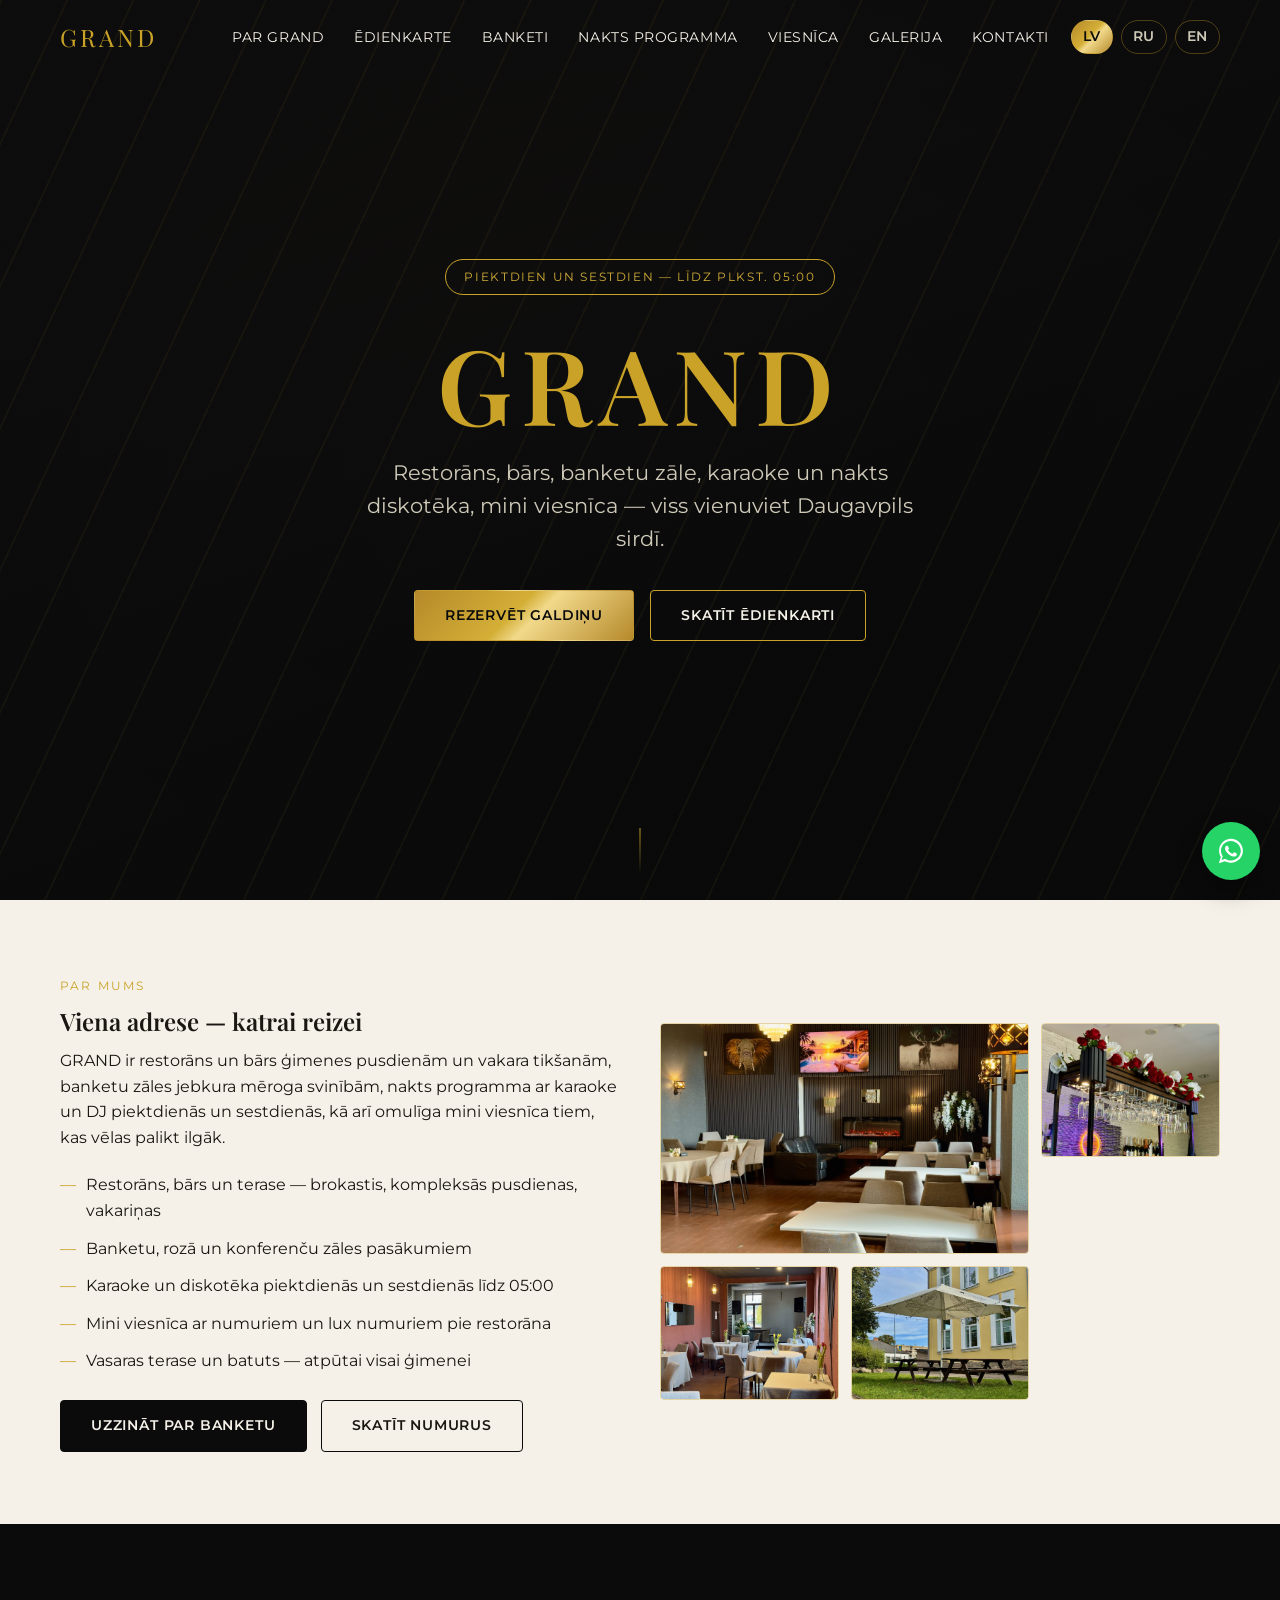
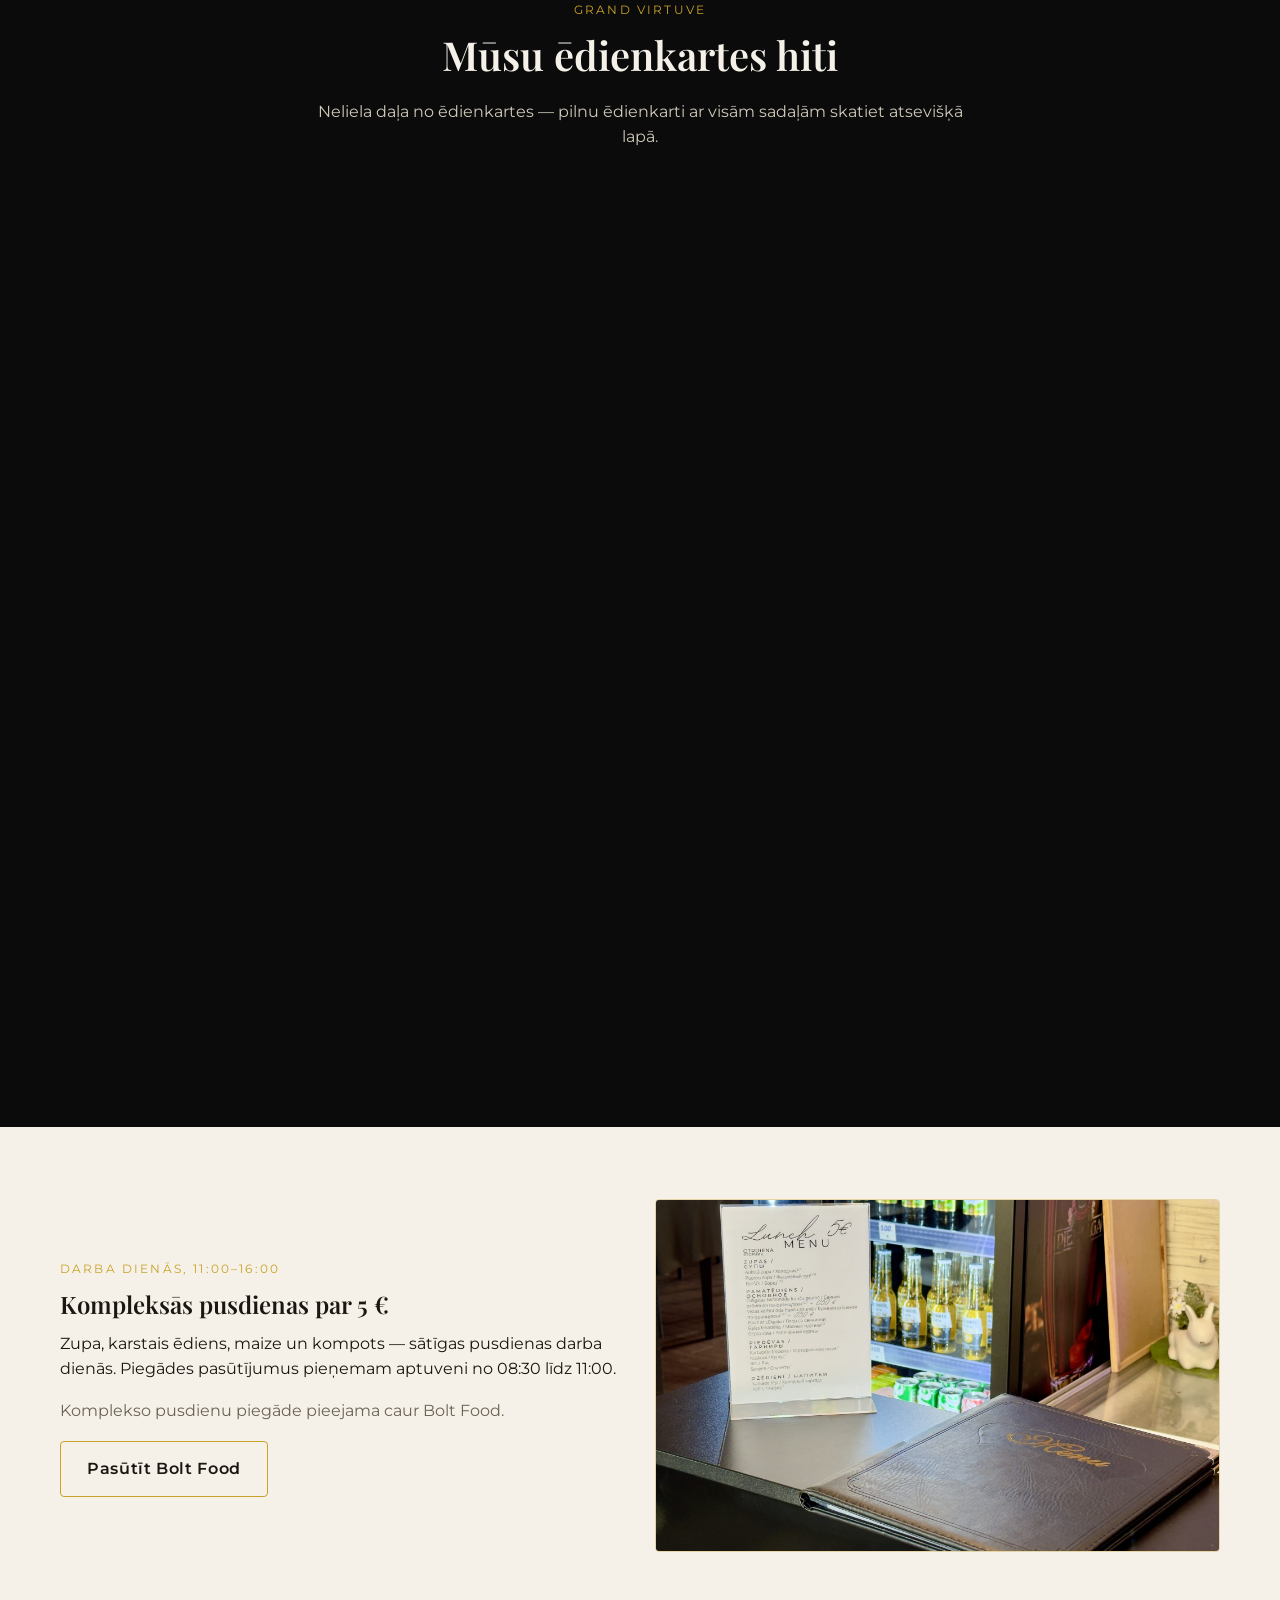
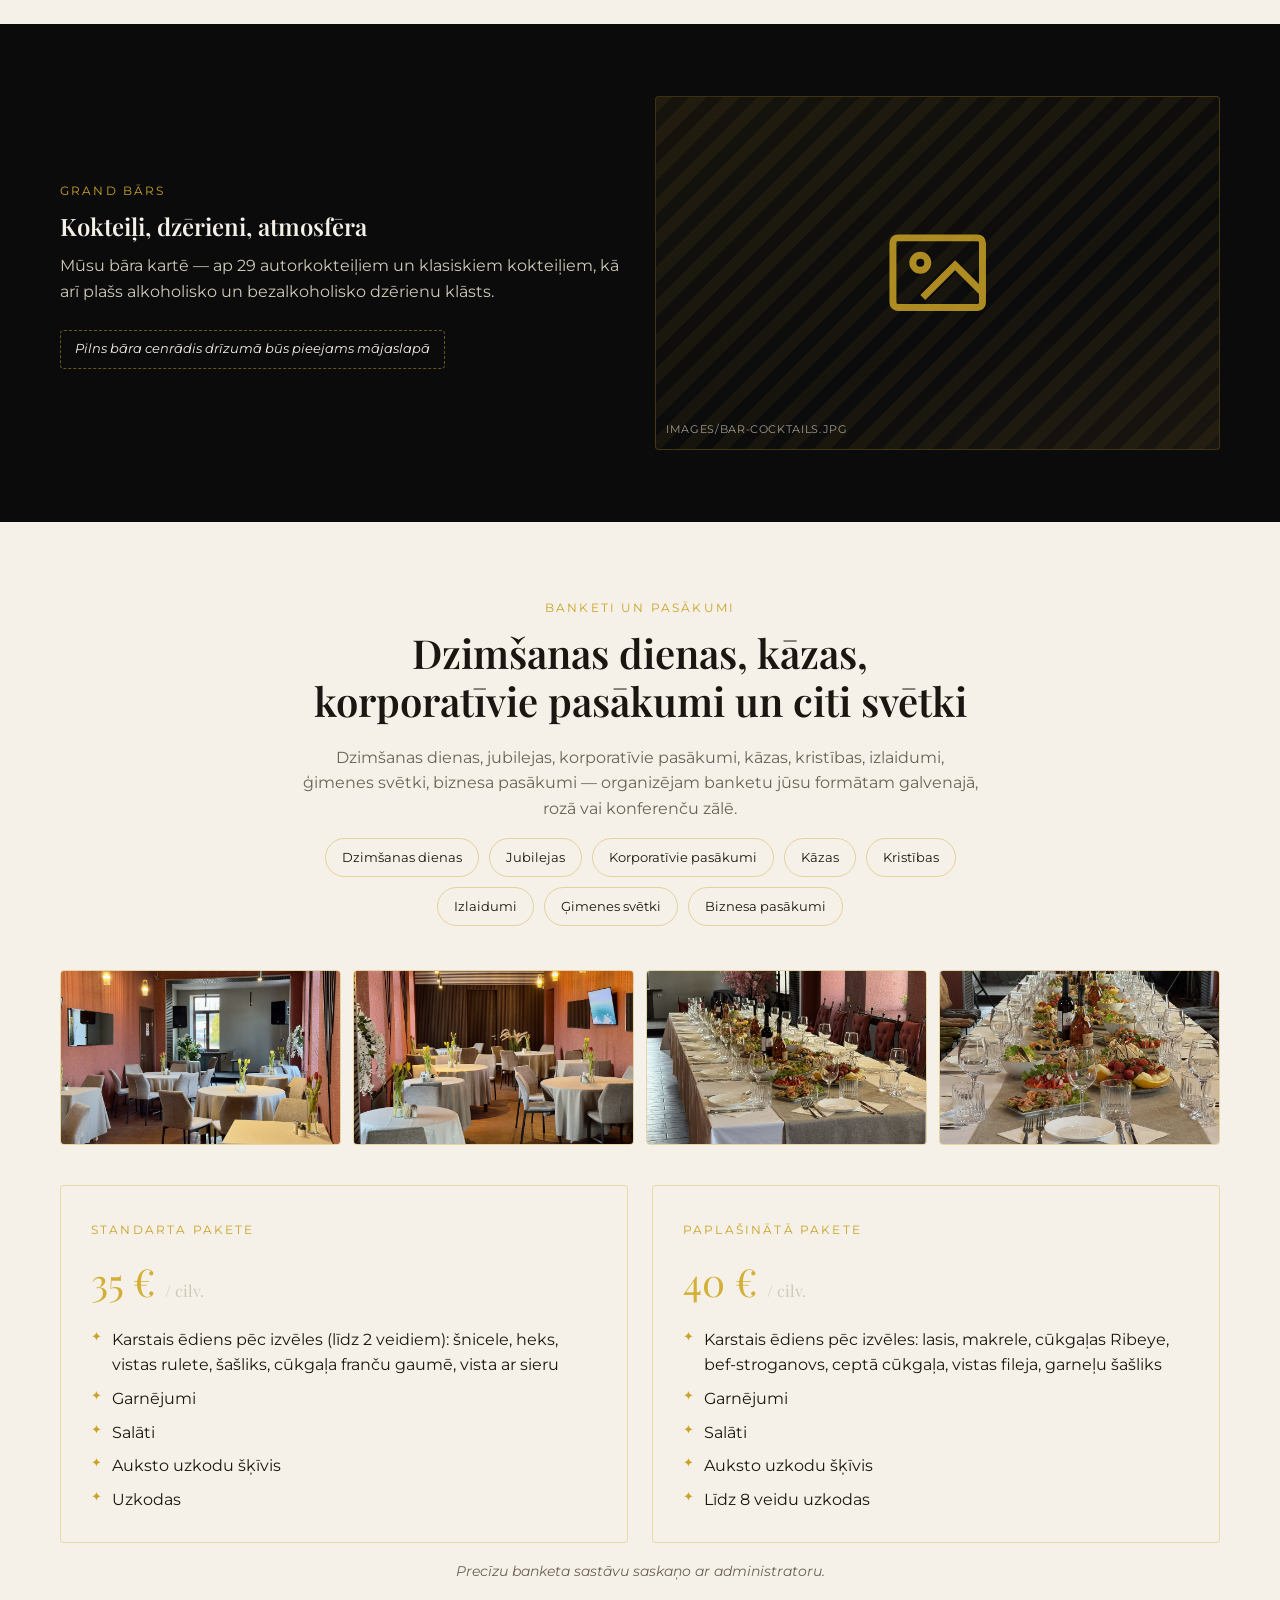
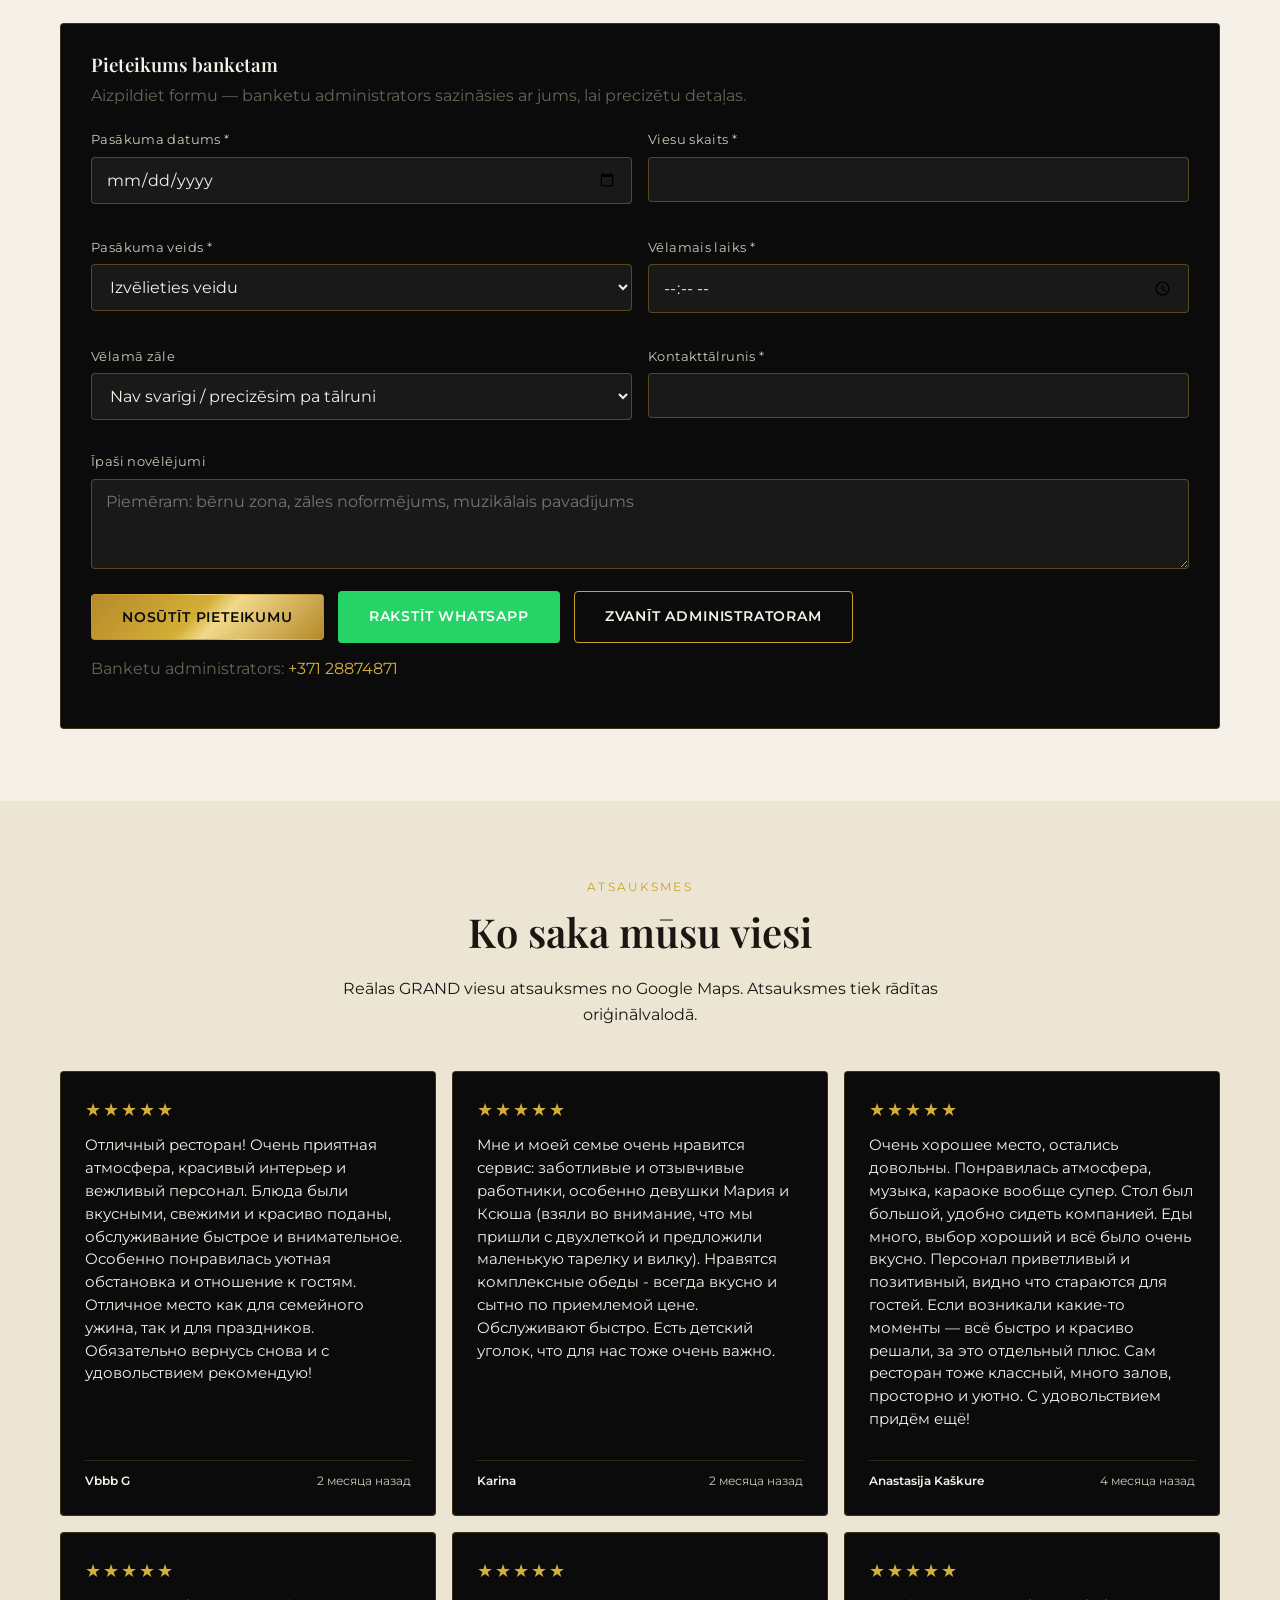
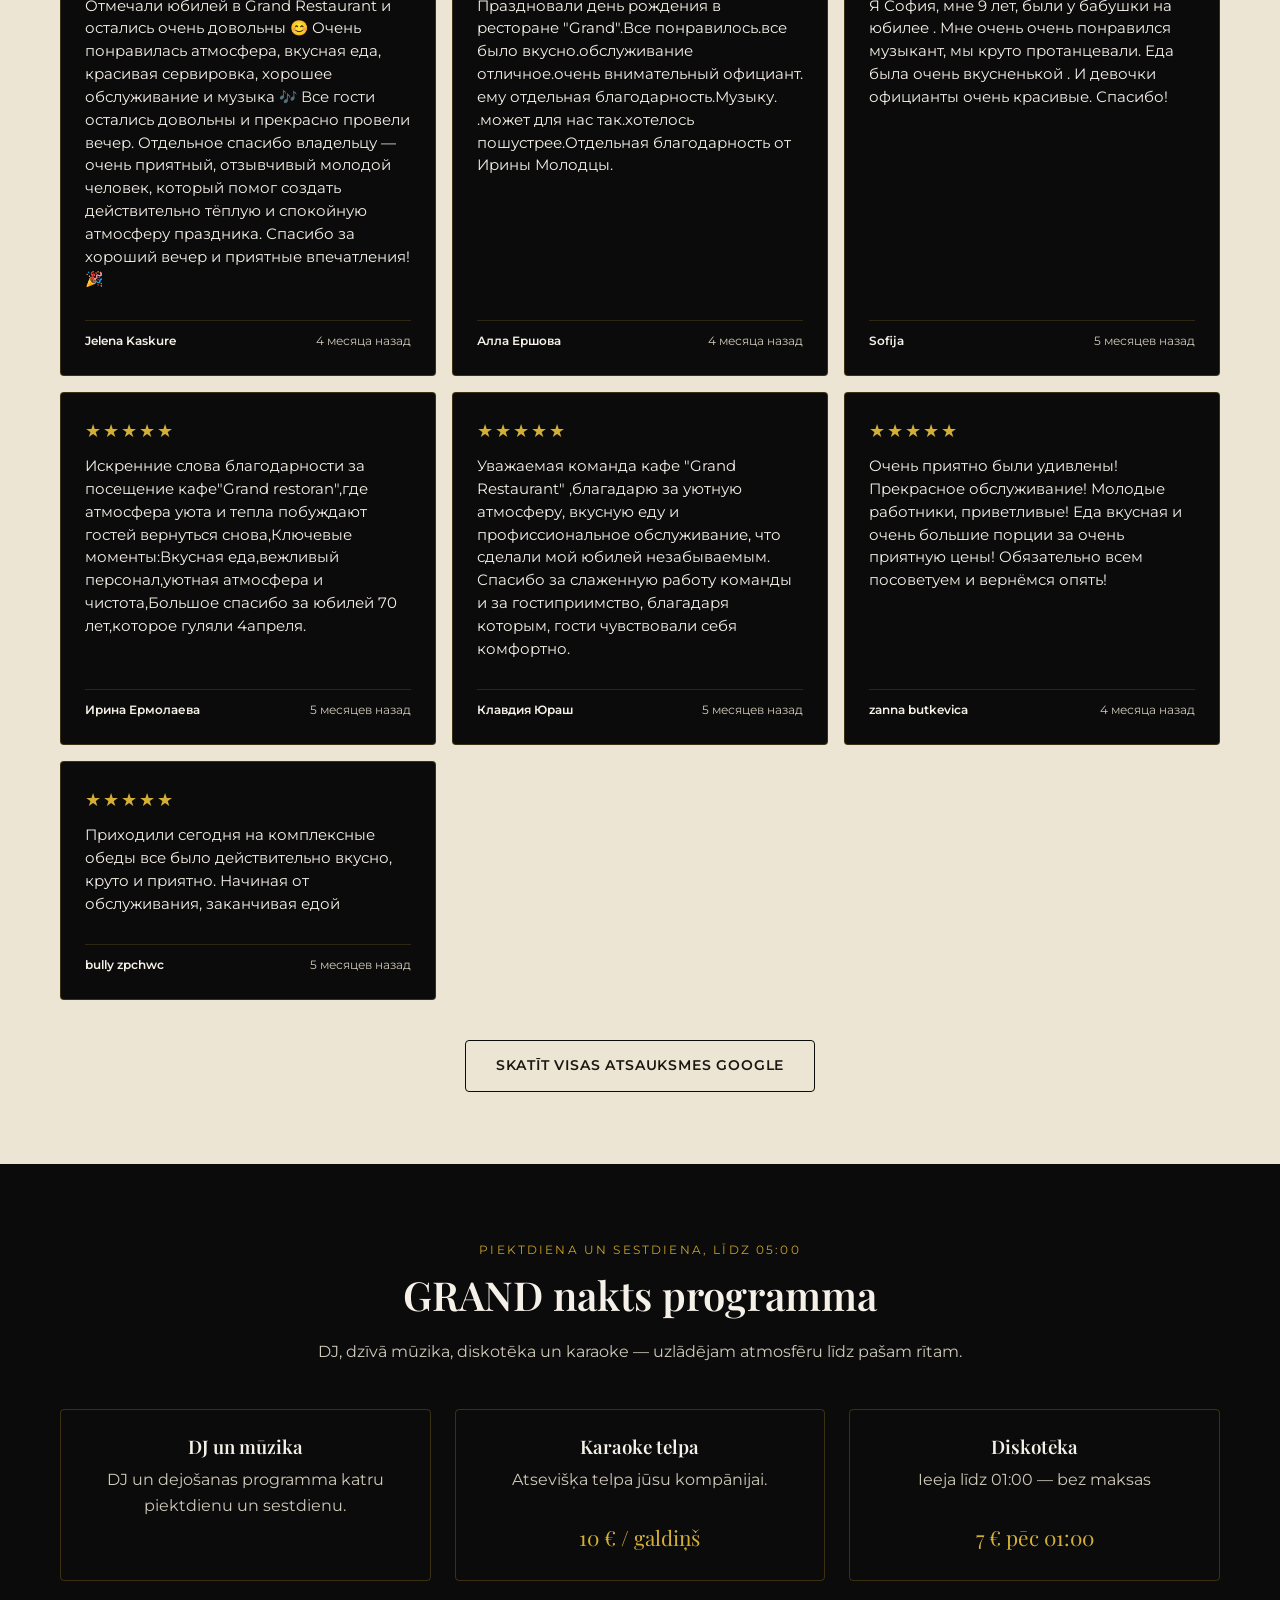
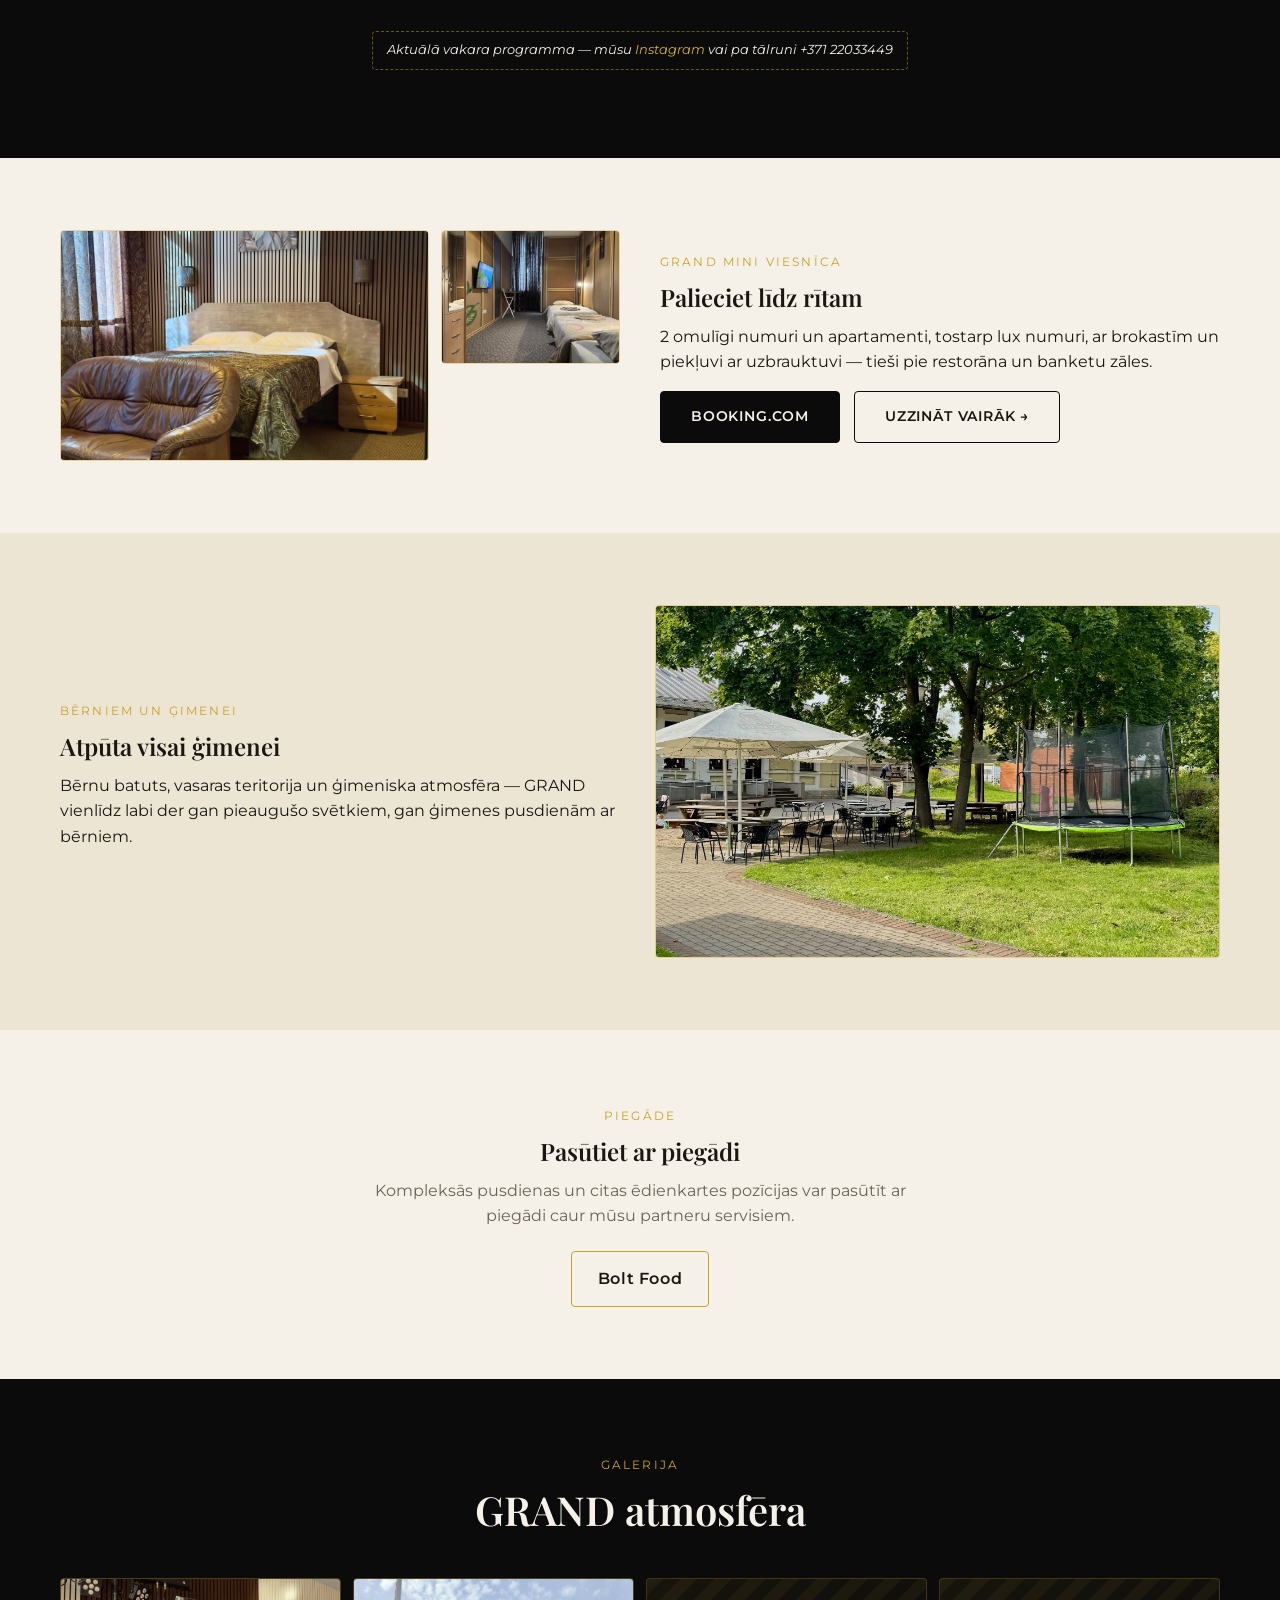
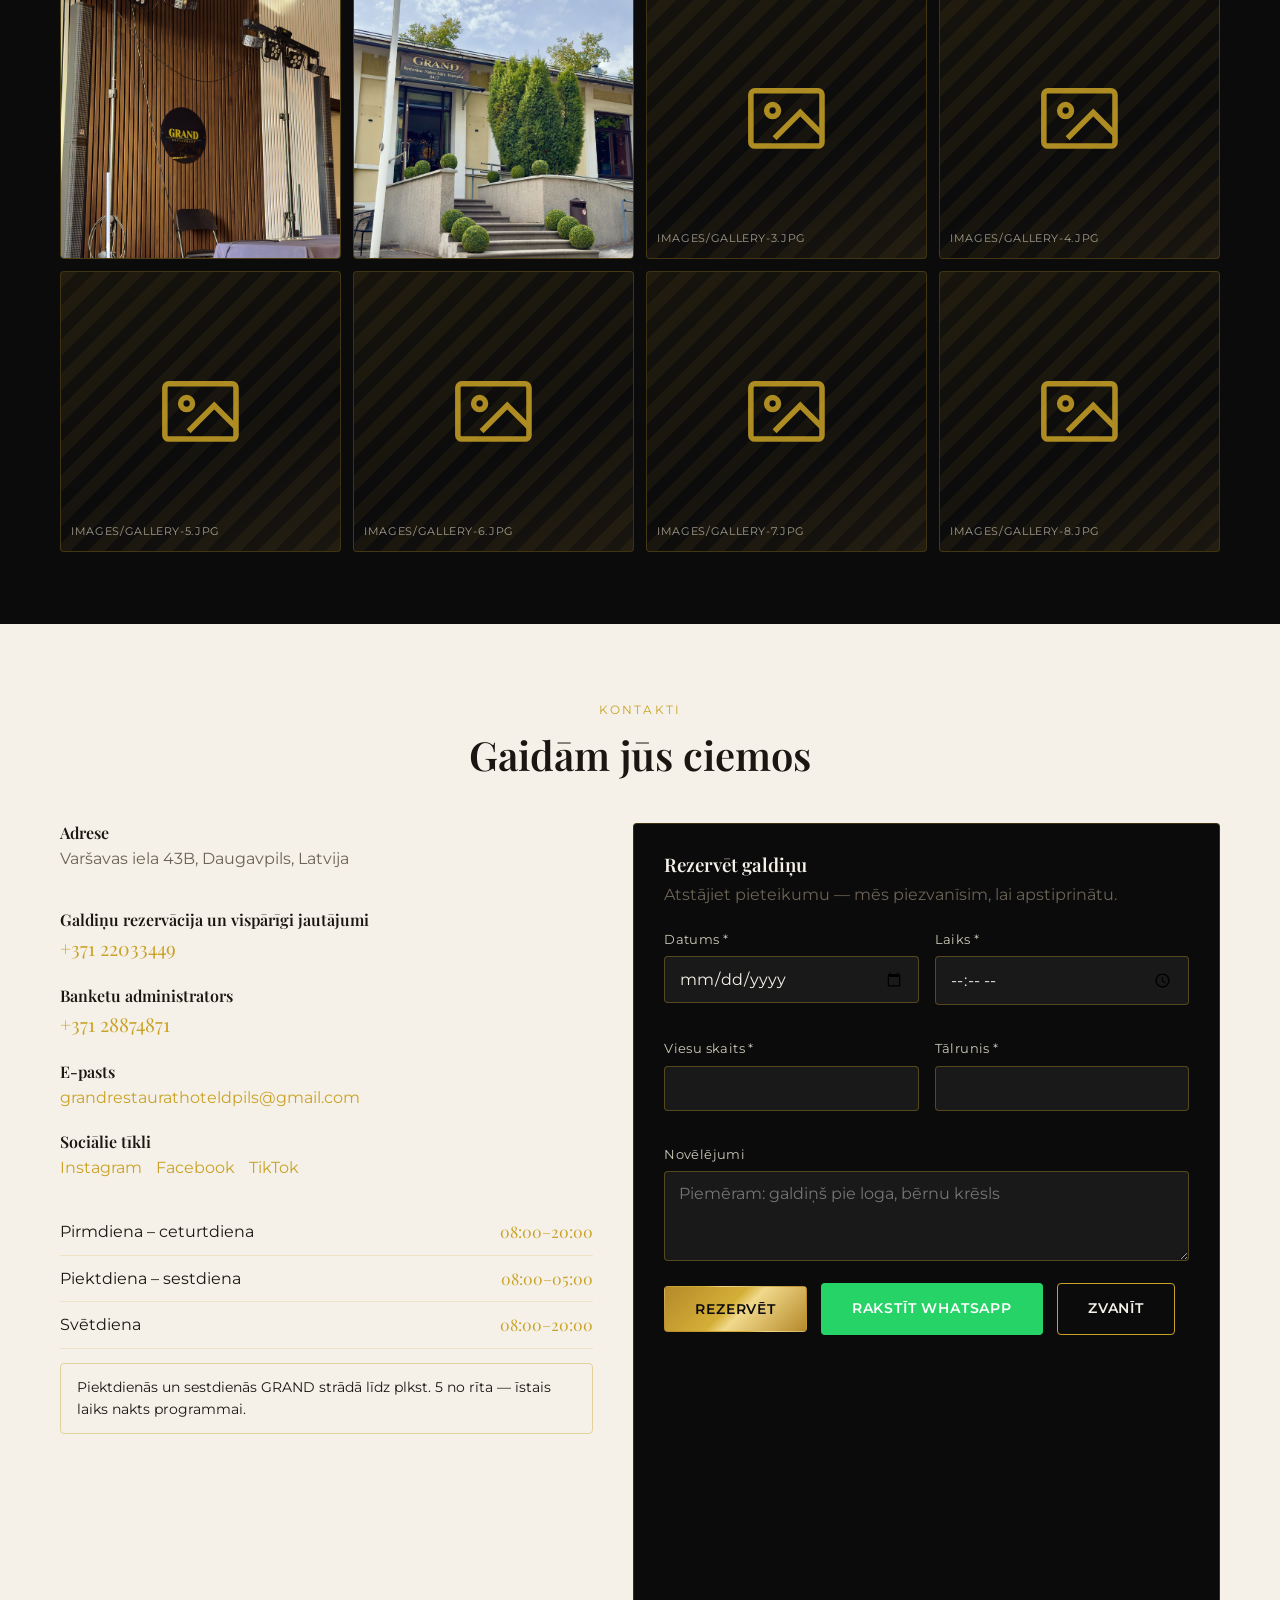
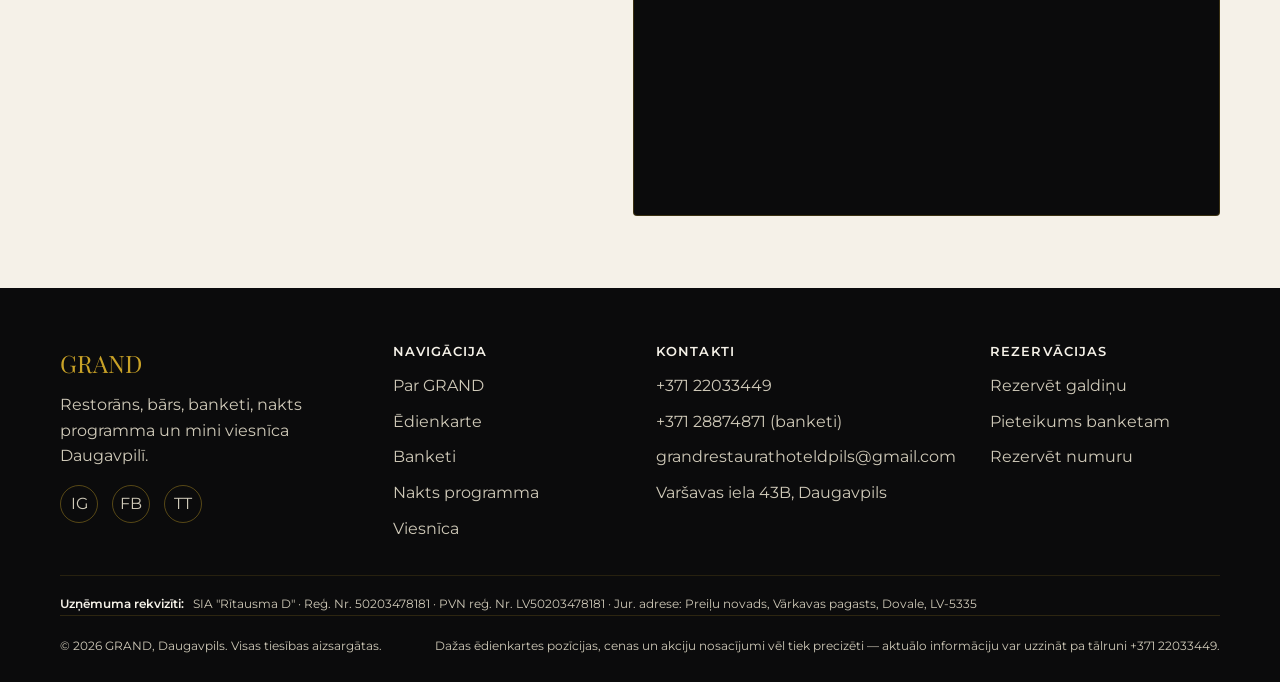
==== commit e6aaffa3: "Add real photos for the terrace and kids area Replace the terrace-1.jpg placeholder in the homepage " ====
--- a/index.html
+++ b/index.html
@@ -93,10 +93,7 @@
           <div class="ph ph-wide ph-photo"><img src="/images/restaurant-hall-1.jpg" alt="GRAND restorāna galvenā zāle" loading="lazy"></div>
           <div class="ph ph-photo"><img src="/images/bar-1.jpg" alt="GRAND bārs" loading="lazy"></div>
           <div class="ph ph-photo"><img src="/images/banquet-hall.jpg" alt="GRAND rozā zāle banketiem" loading="lazy"></div>
-          <div class="ph">
-            <svg viewBox="0 0 24 24" fill="none" stroke="currentColor" stroke-width="1.4"><rect x="3" y="5" width="18" height="14" rx="1"/><circle cx="8.5" cy="10" r="1.5"/><path d="M21 16l-5.5-5.5L9 17"/></svg>
-            <span class="ph-label">images/terrace-1.jpg</span>
-          </div>
+          <div class="ph ph-photo"><img src="/images/terrace-1.jpg" alt="GRAND terase" loading="lazy"></div>
         </div>
       </div>
     </div>
@@ -393,10 +390,7 @@
           <h2>Atpūta visai ģimenei</h2>
           <p class="muted">Bērnu batuts, vasaras teritorija un ģimeniska atmosfēra — GRAND vienlīdz labi der gan pieaugušo svētkiem, gan ģimenes pusdienām ar bērniem.</p>
         </div>
-        <div class="ph ph-wide reveal">
-          <svg viewBox="0 0 24 24" fill="none" stroke="currentColor" stroke-width="1.4"><rect x="3" y="5" width="18" height="14" rx="1"/><circle cx="8.5" cy="10" r="1.5"/><path d="M21 16l-5.5-5.5L9 17"/></svg>
-          <span class="ph-label">images/kids-area.jpg</span>
-        </div>
+        <div class="ph ph-wide ph-photo reveal"><img src="/images/kids-area.jpg" alt="GRAND vasaras terase ar bērnu batutu" loading="lazy"></div>
       </div>
     </div>
   </section>
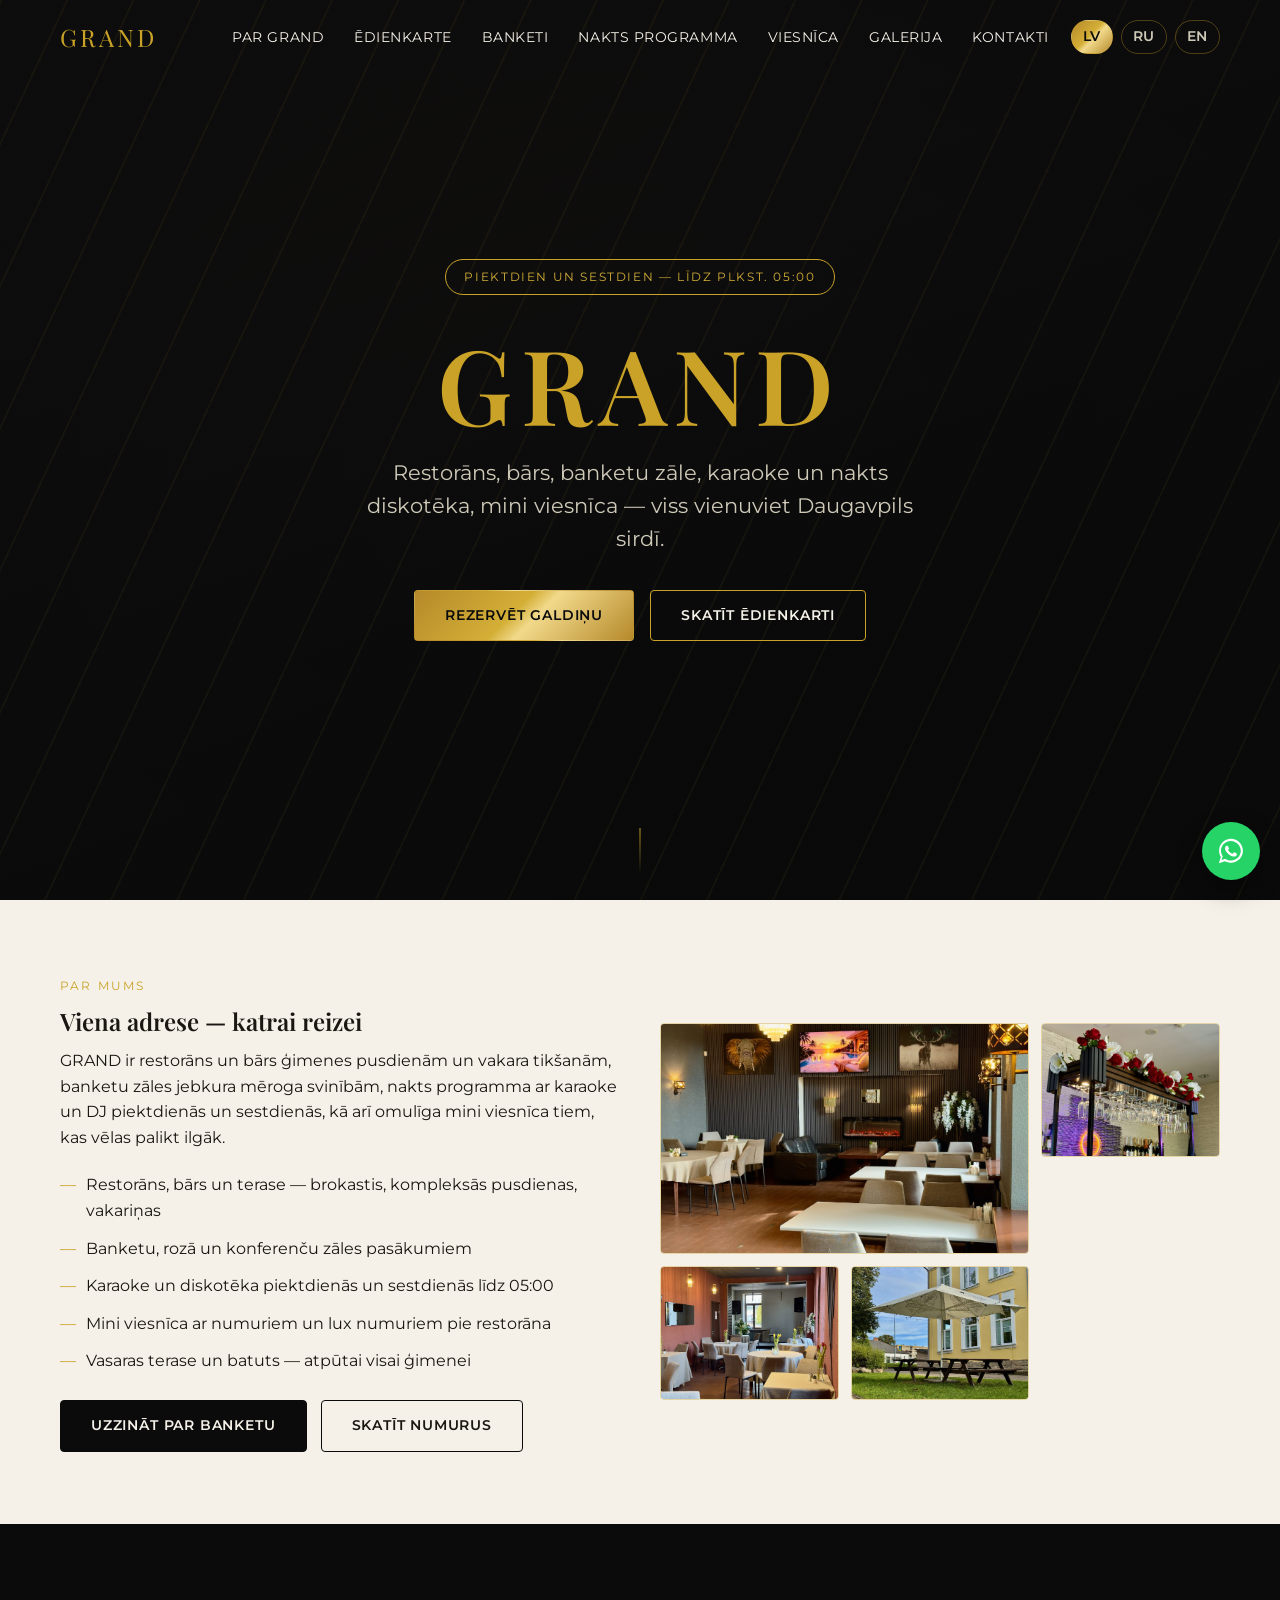
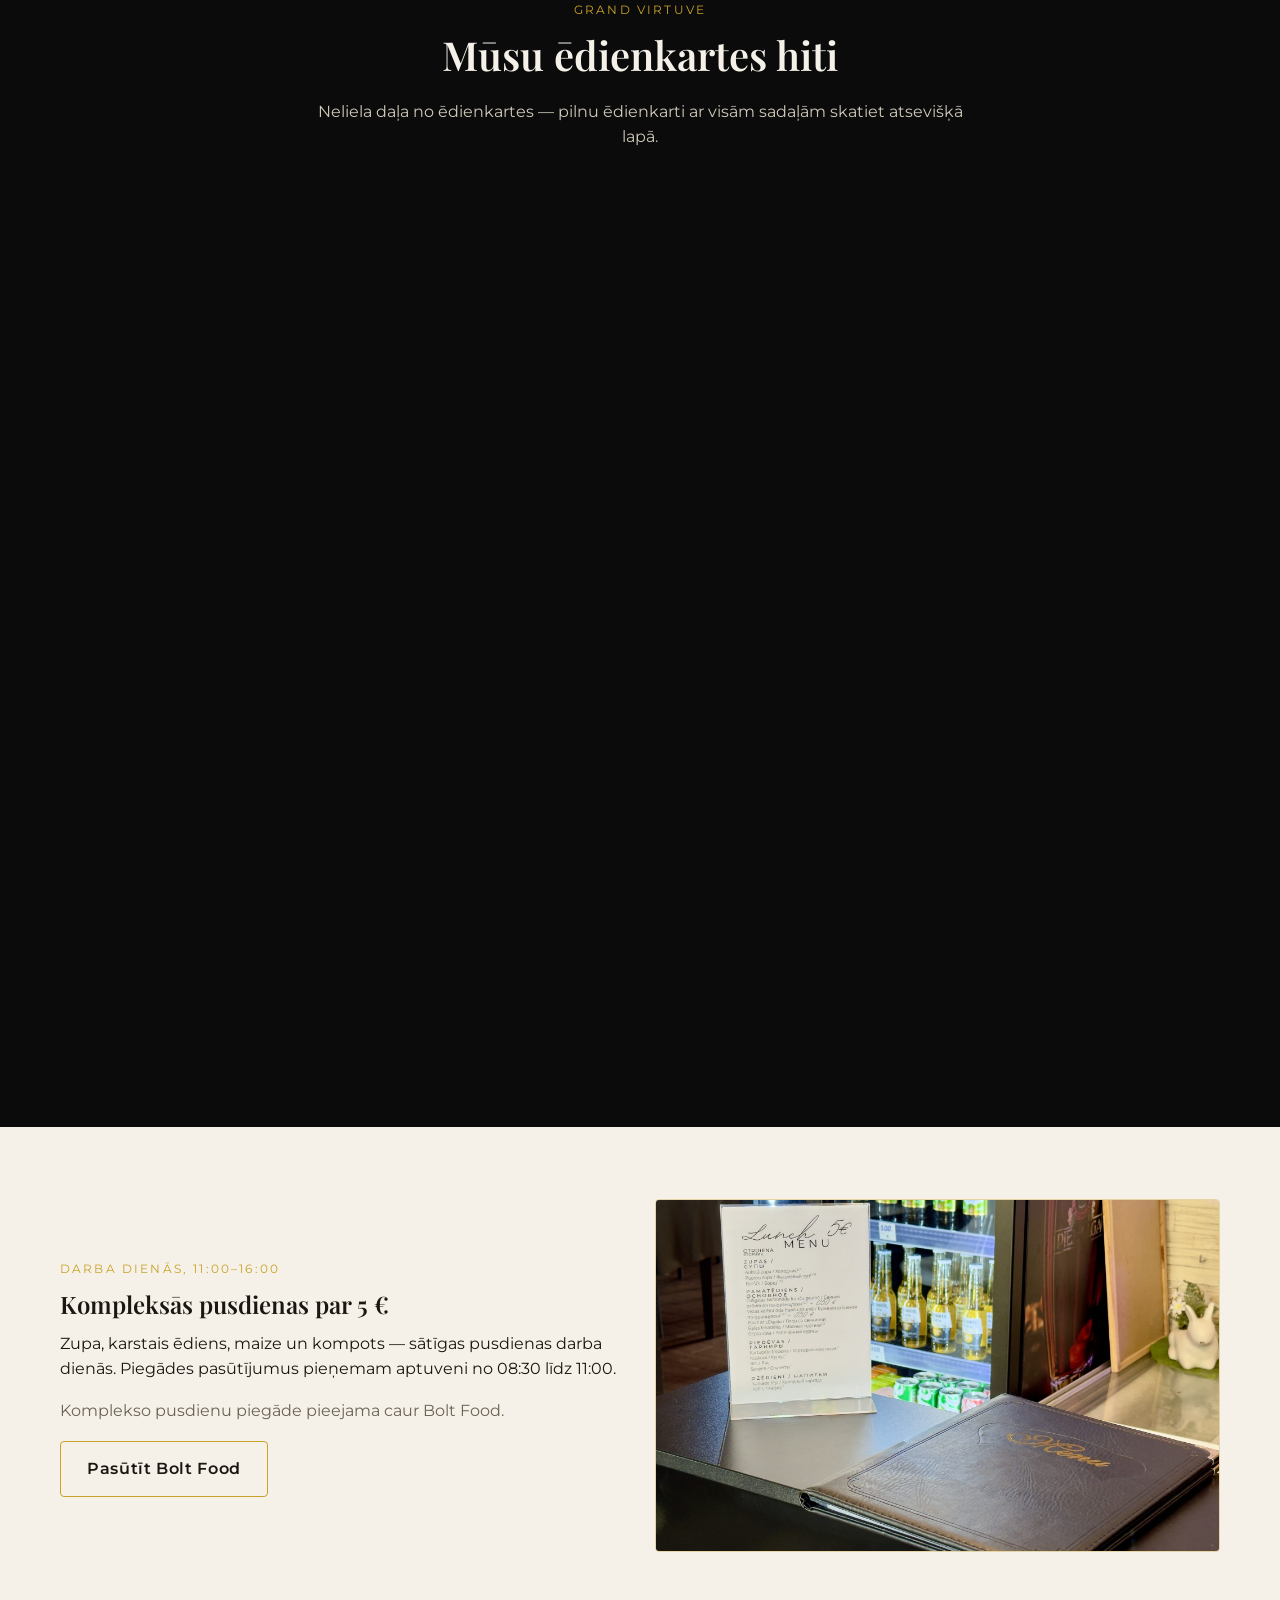
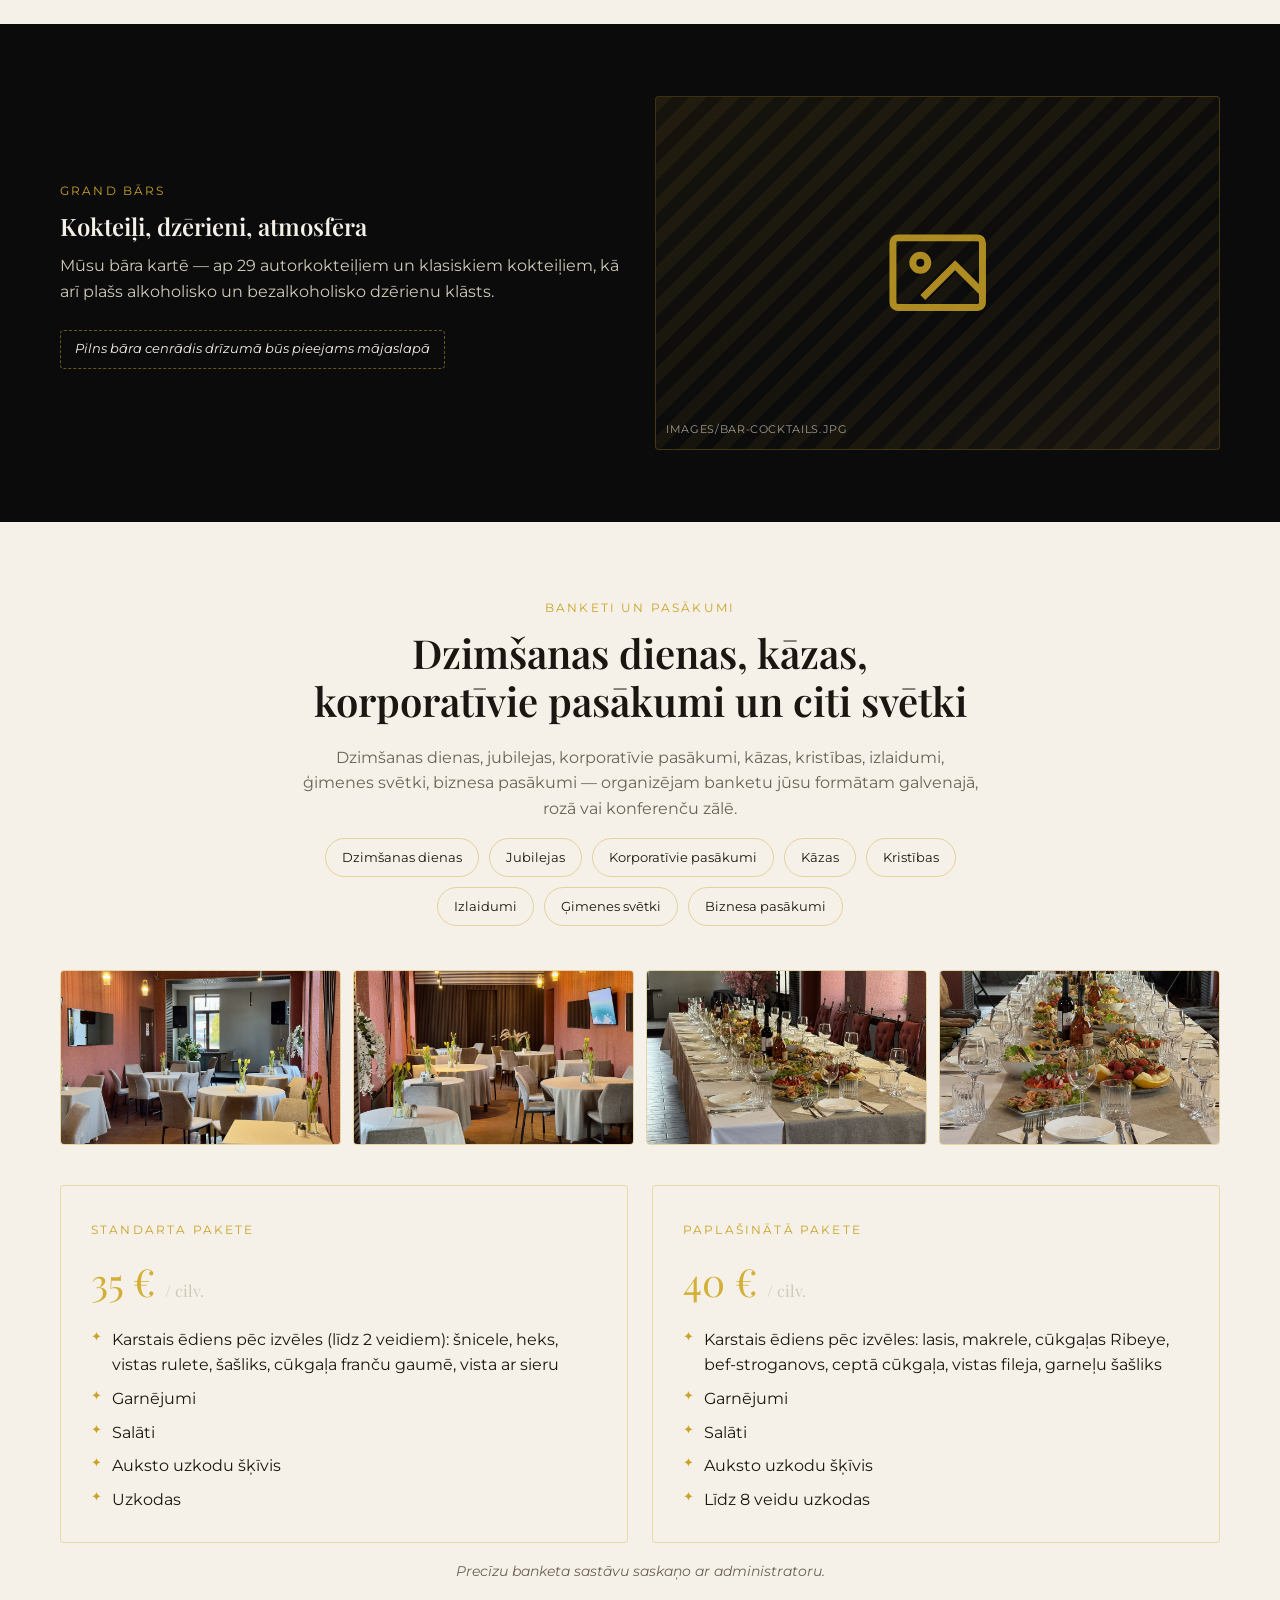
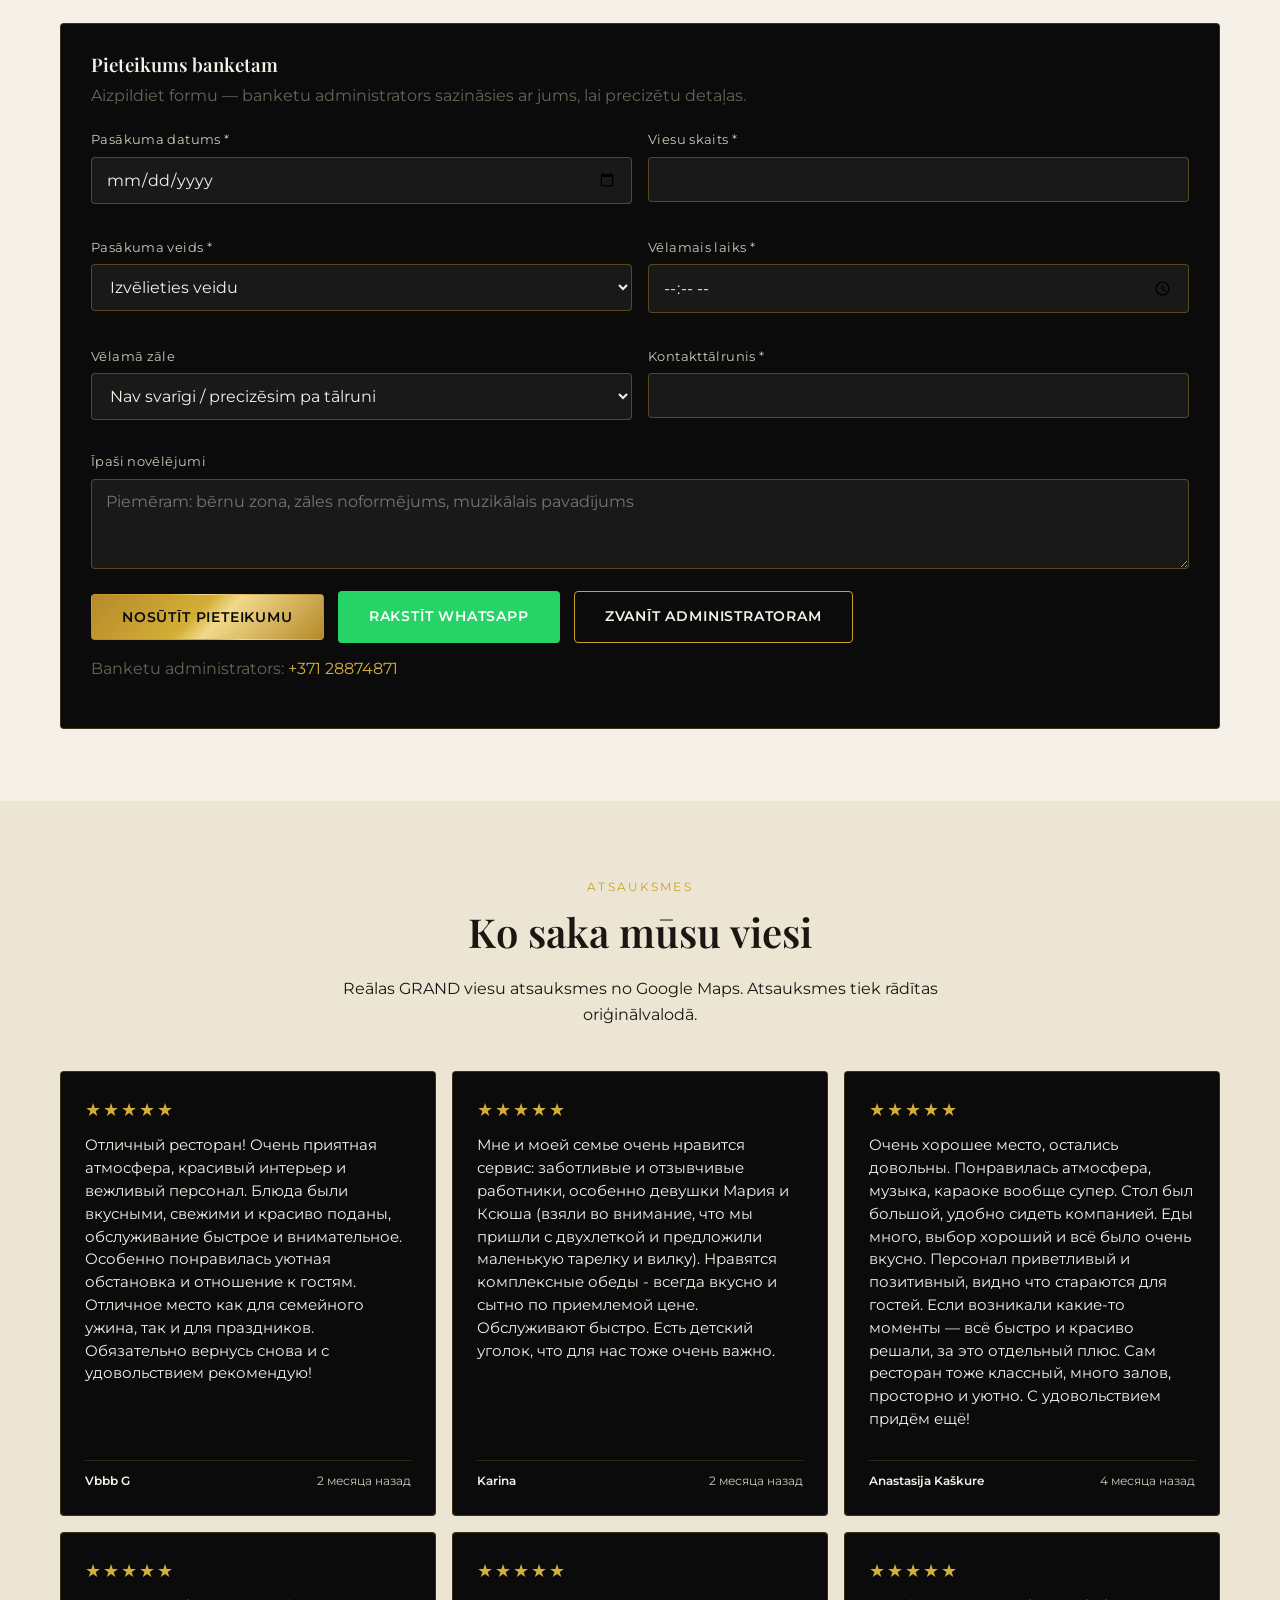
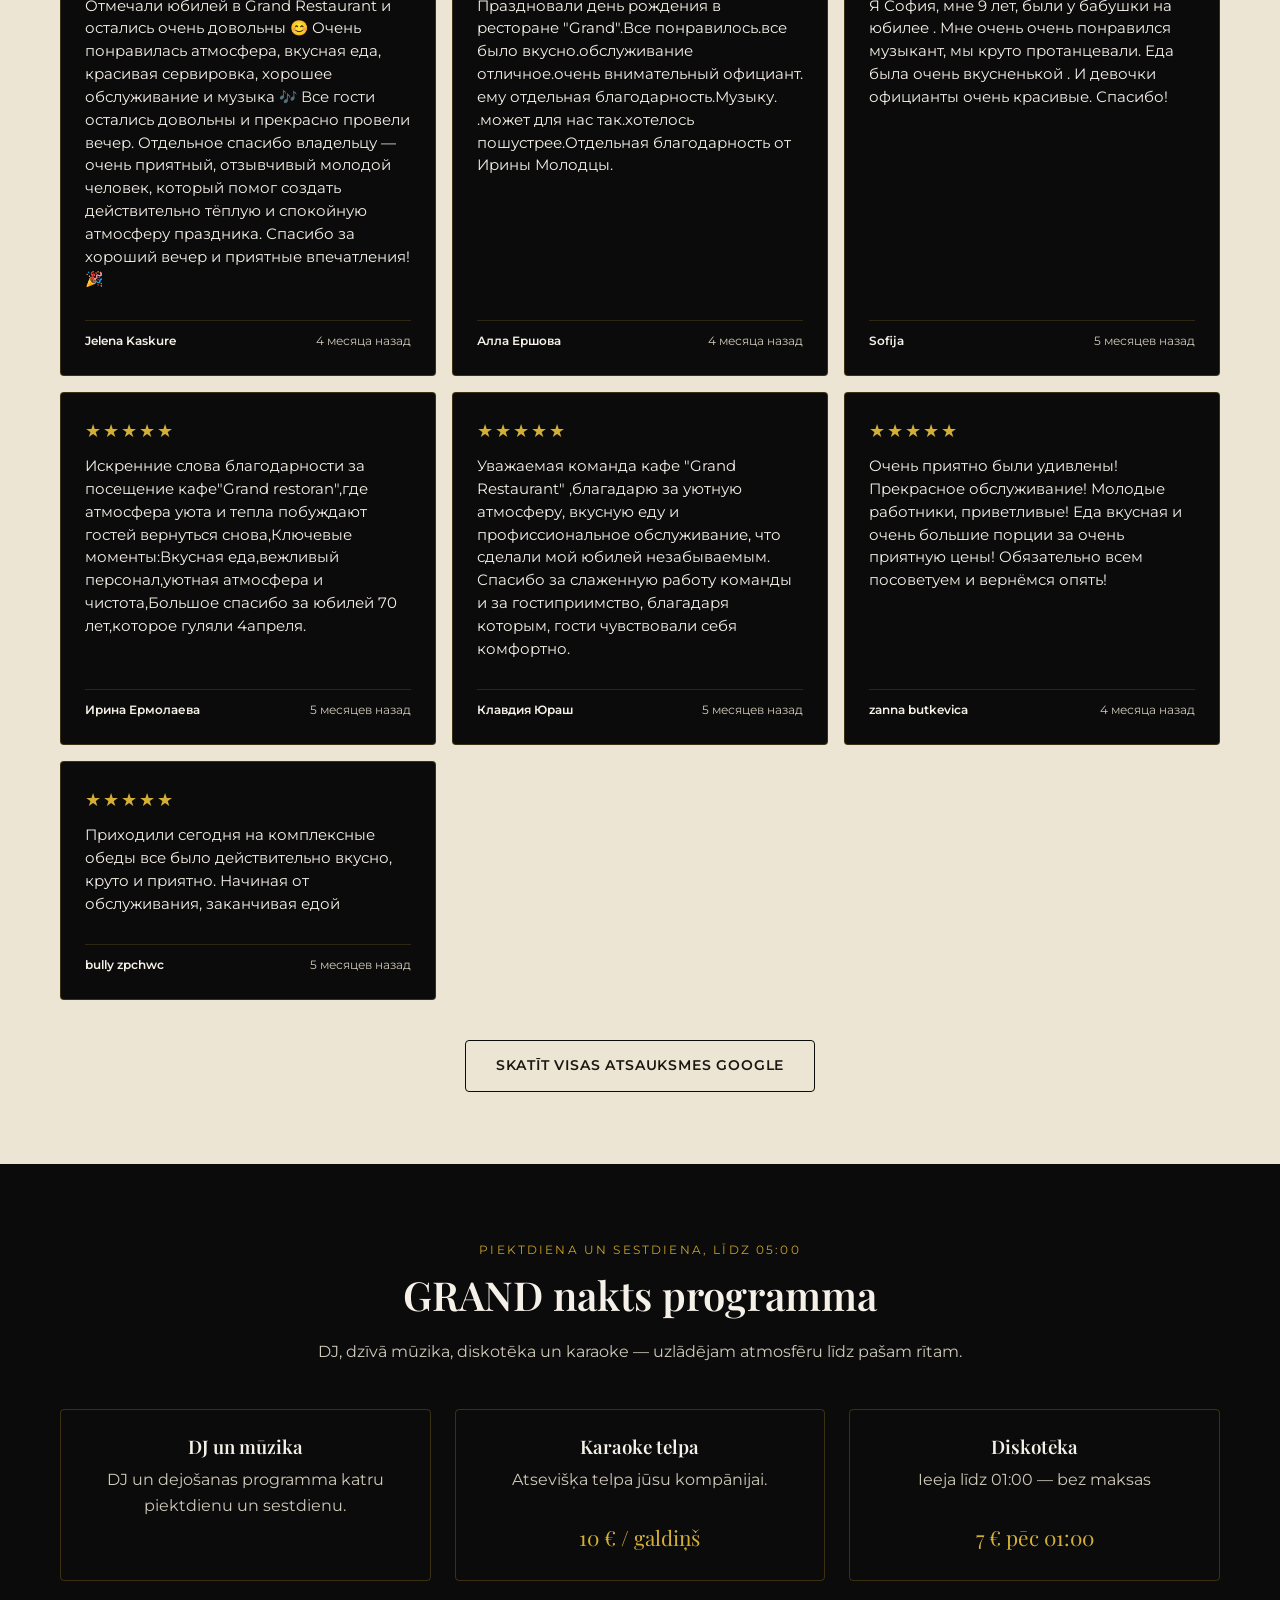
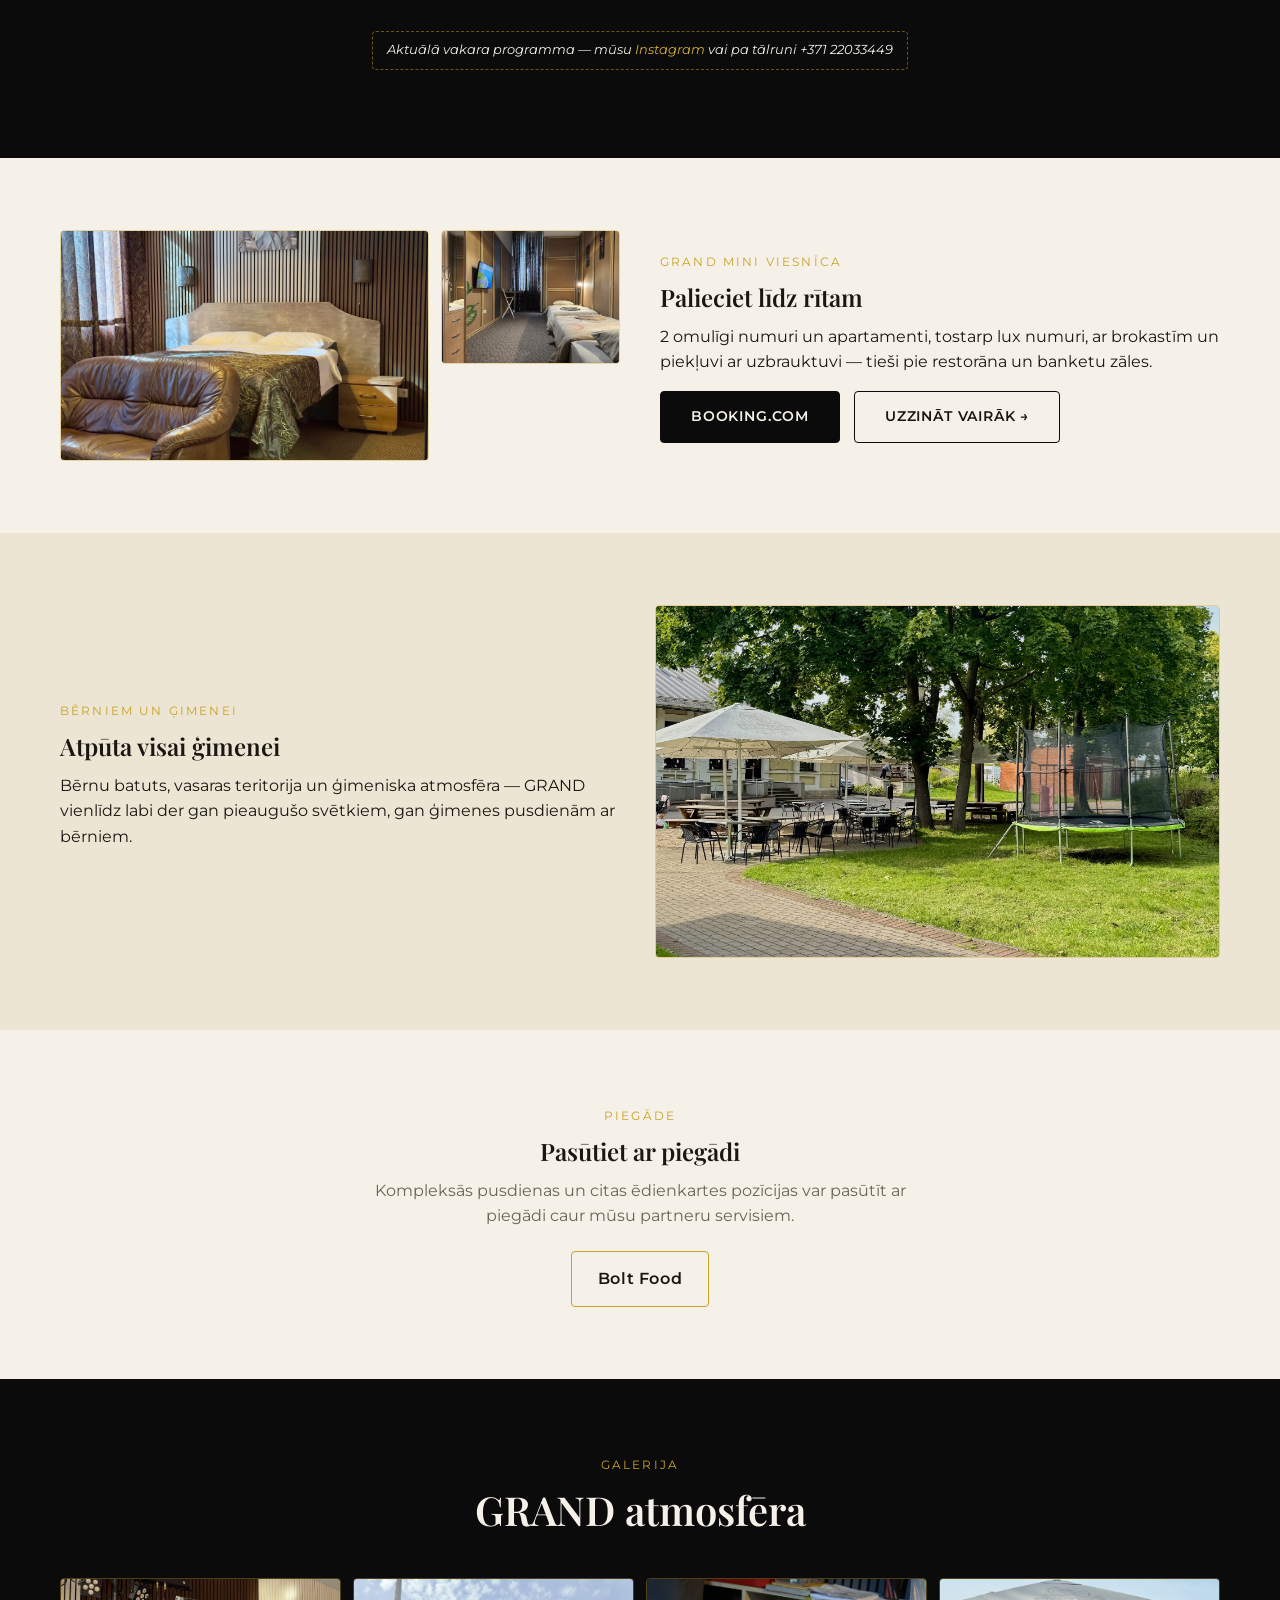
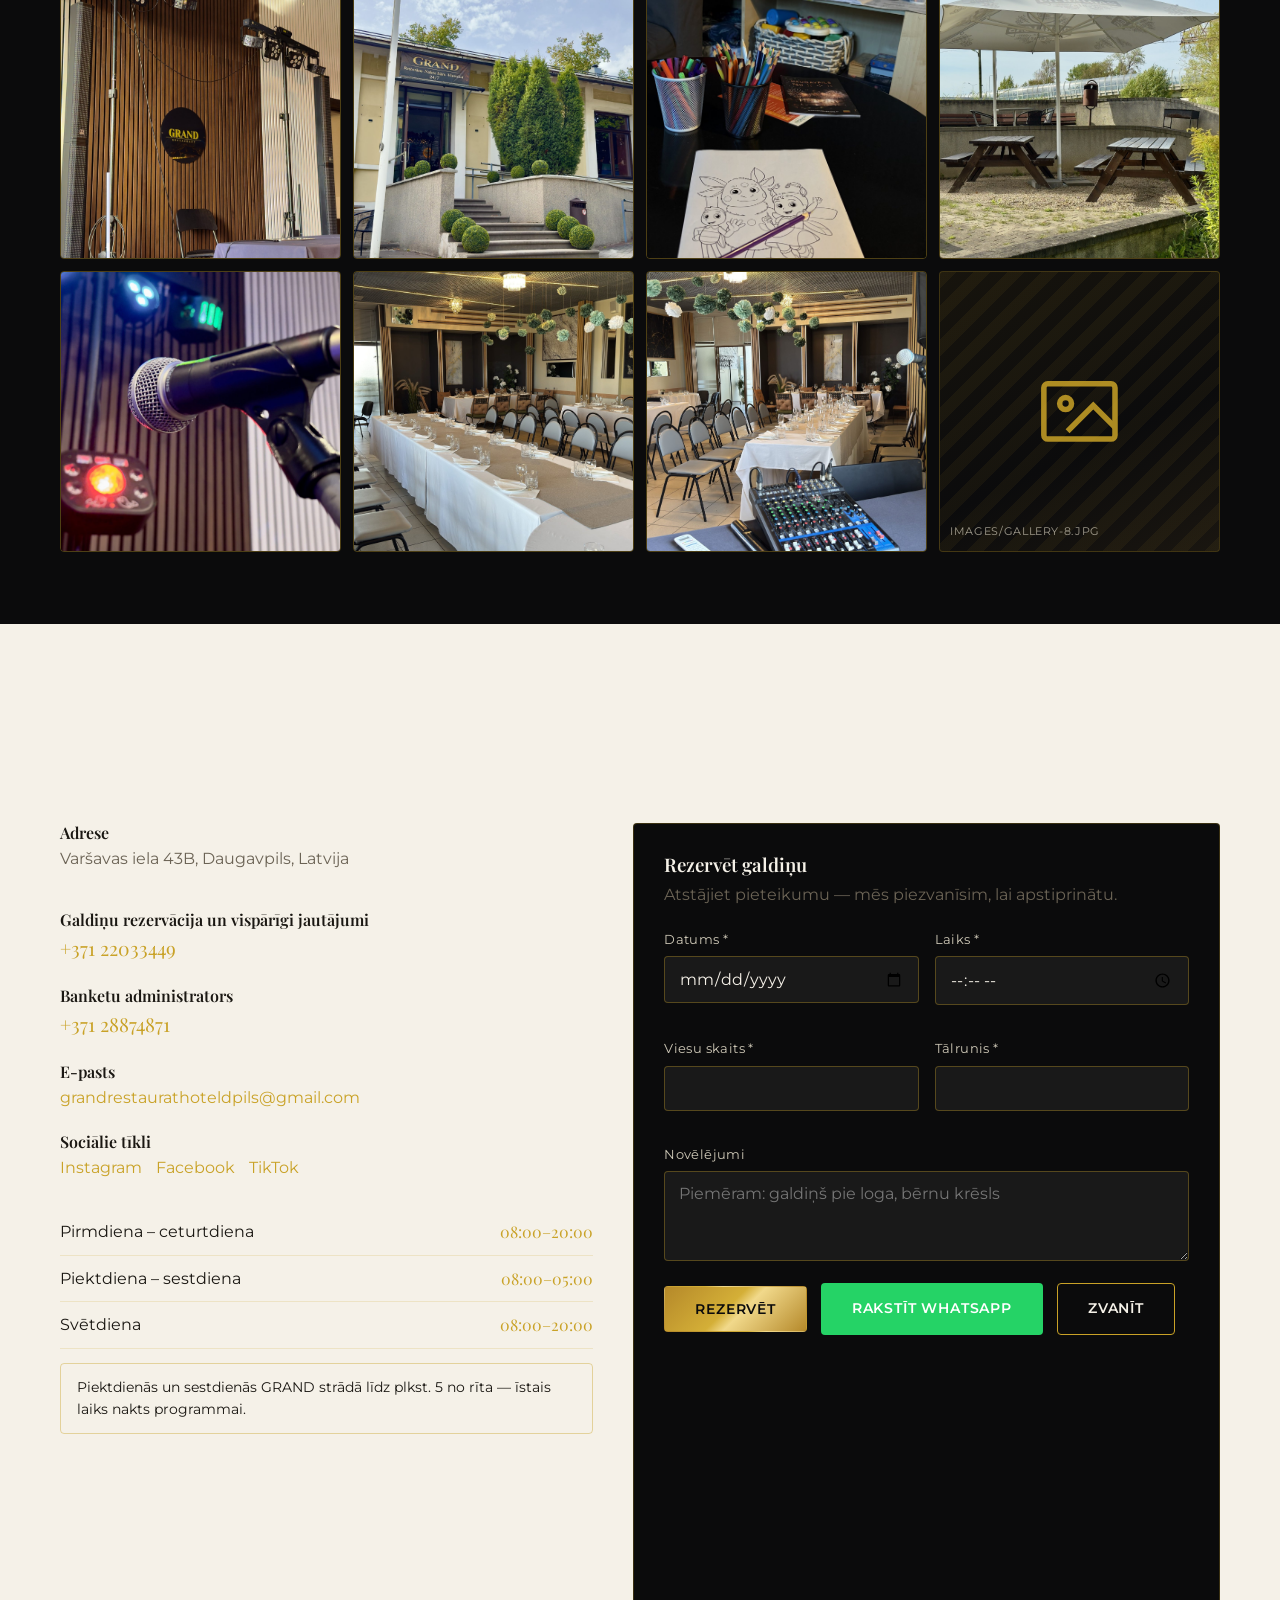
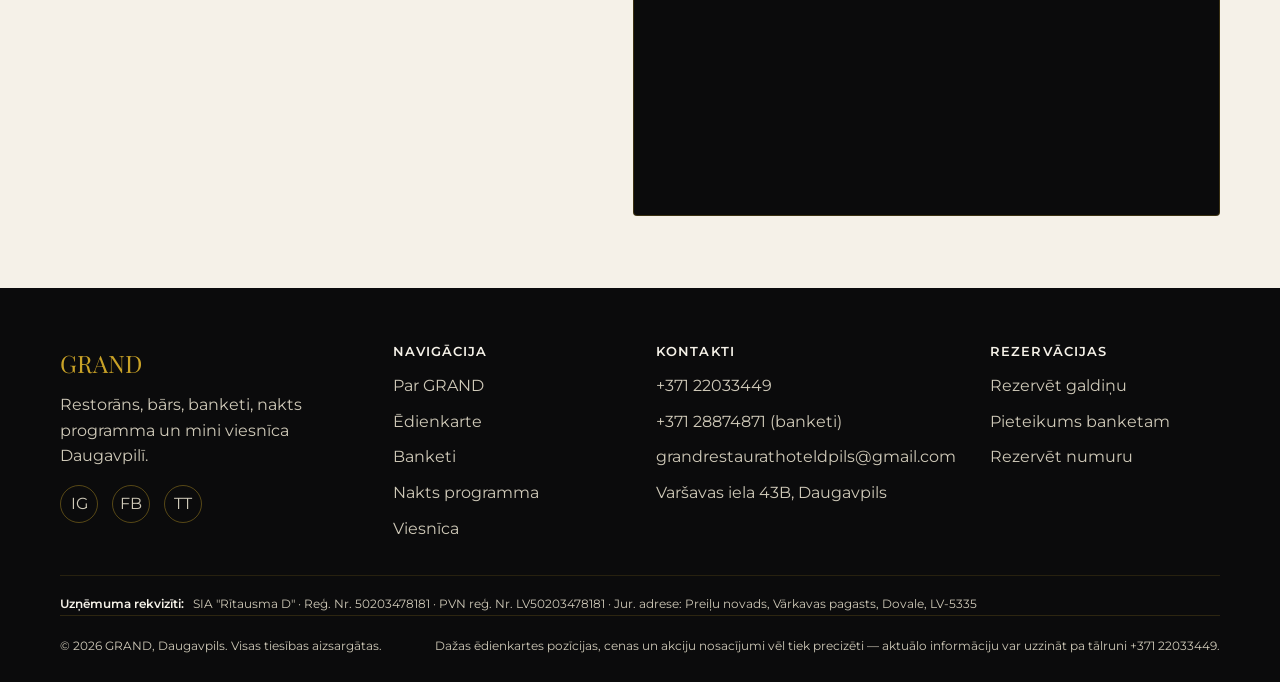
==== commit 188e505c: "Fill 5 more atmosphere gallery slots Replace gallery-3 through gallery-7 placeholders (LV/RU/EN) wit" ====
--- a/index.html
+++ b/index.html
@@ -417,11 +417,11 @@
       <div class="gallery-grid reveal">
         <div class="ph ph-square ph-photo"><img src="/images/gallery-1.jpg" alt="GRAND nakts programma un skatuve" loading="lazy"></div>
         <div class="ph ph-square ph-photo"><img src="/images/gallery-2.jpg" alt="GRAND ieeja" loading="lazy"></div>
-        <div class="ph ph-square"><svg viewBox="0 0 24 24" fill="none" stroke="currentColor" stroke-width="1.4"><rect x="3" y="5" width="18" height="14" rx="1"/><circle cx="8.5" cy="10" r="1.5"/><path d="M21 16l-5.5-5.5L9 17"/></svg><span class="ph-label">images/gallery-3.jpg</span></div>
-        <div class="ph ph-square"><svg viewBox="0 0 24 24" fill="none" stroke="currentColor" stroke-width="1.4"><rect x="3" y="5" width="18" height="14" rx="1"/><circle cx="8.5" cy="10" r="1.5"/><path d="M21 16l-5.5-5.5L9 17"/></svg><span class="ph-label">images/gallery-4.jpg</span></div>
-        <div class="ph ph-square"><svg viewBox="0 0 24 24" fill="none" stroke="currentColor" stroke-width="1.4"><rect x="3" y="5" width="18" height="14" rx="1"/><circle cx="8.5" cy="10" r="1.5"/><path d="M21 16l-5.5-5.5L9 17"/></svg><span class="ph-label">images/gallery-5.jpg</span></div>
-        <div class="ph ph-square"><svg viewBox="0 0 24 24" fill="none" stroke="currentColor" stroke-width="1.4"><rect x="3" y="5" width="18" height="14" rx="1"/><circle cx="8.5" cy="10" r="1.5"/><path d="M21 16l-5.5-5.5L9 17"/></svg><span class="ph-label">images/gallery-6.jpg</span></div>
-        <div class="ph ph-square"><svg viewBox="0 0 24 24" fill="none" stroke="currentColor" stroke-width="1.4"><rect x="3" y="5" width="18" height="14" rx="1"/><circle cx="8.5" cy="10" r="1.5"/><path d="M21 16l-5.5-5.5L9 17"/></svg><span class="ph-label">images/gallery-7.jpg</span></div>
+        <div class="ph ph-square ph-photo"><img src="/images/gallery-3.jpg" alt="Bērnu stūrītis GRAND" loading="lazy"></div>
+        <div class="ph ph-square ph-photo"><img src="/images/gallery-4.jpg" alt="GRAND terase brīvā dabā" loading="lazy"></div>
+        <div class="ph ph-square ph-photo"><img src="/images/gallery-5.jpg" alt="Karaoke mikrofons GRAND" loading="lazy"></div>
+        <div class="ph ph-square ph-photo"><img src="/images/gallery-6.jpg" alt="GRAND konferenču zāle" loading="lazy"></div>
+        <div class="ph ph-square ph-photo"><img src="/images/gallery-7.jpg" alt="GRAND konferenču zāle ar karaoke aprīkojumu" loading="lazy"></div>
         <div class="ph ph-square"><svg viewBox="0 0 24 24" fill="none" stroke="currentColor" stroke-width="1.4"><rect x="3" y="5" width="18" height="14" rx="1"/><circle cx="8.5" cy="10" r="1.5"/><path d="M21 16l-5.5-5.5L9 17"/></svg><span class="ph-label">images/gallery-8.jpg</span></div>
       </div>
     </div>
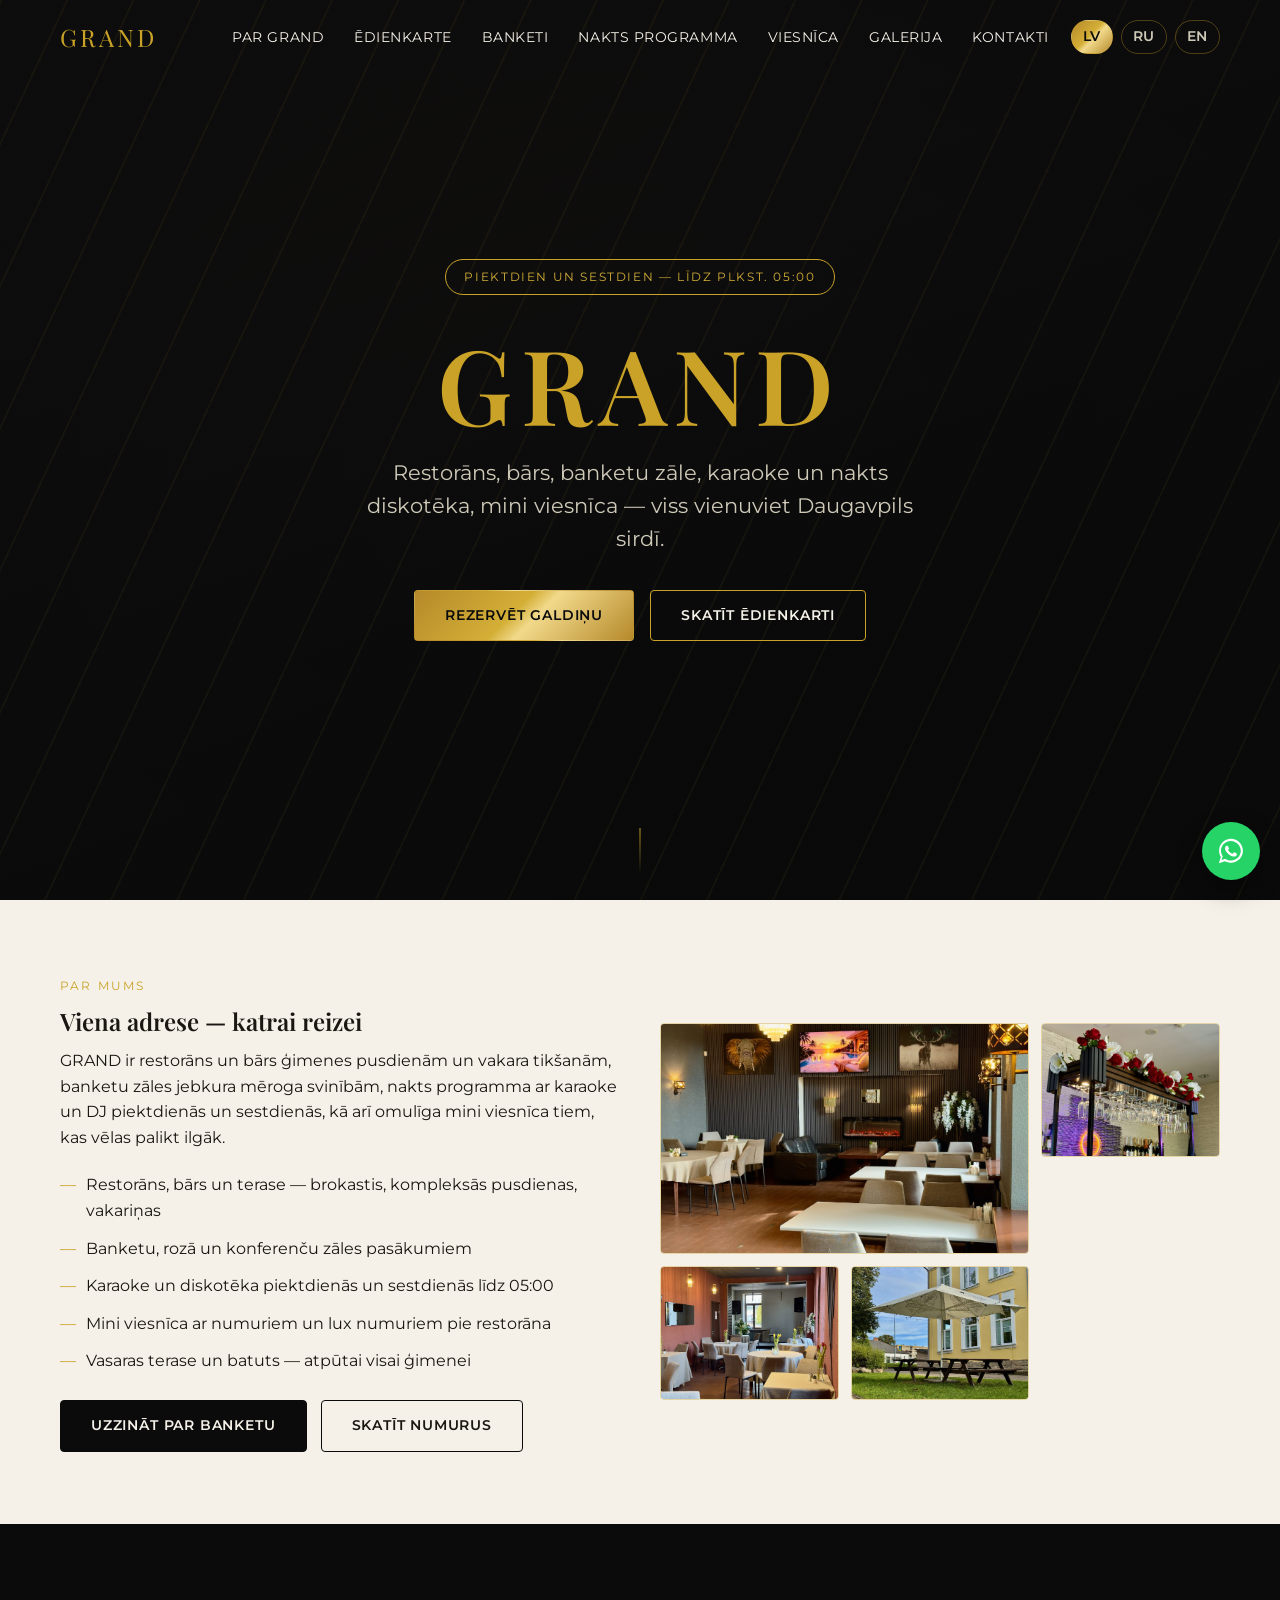
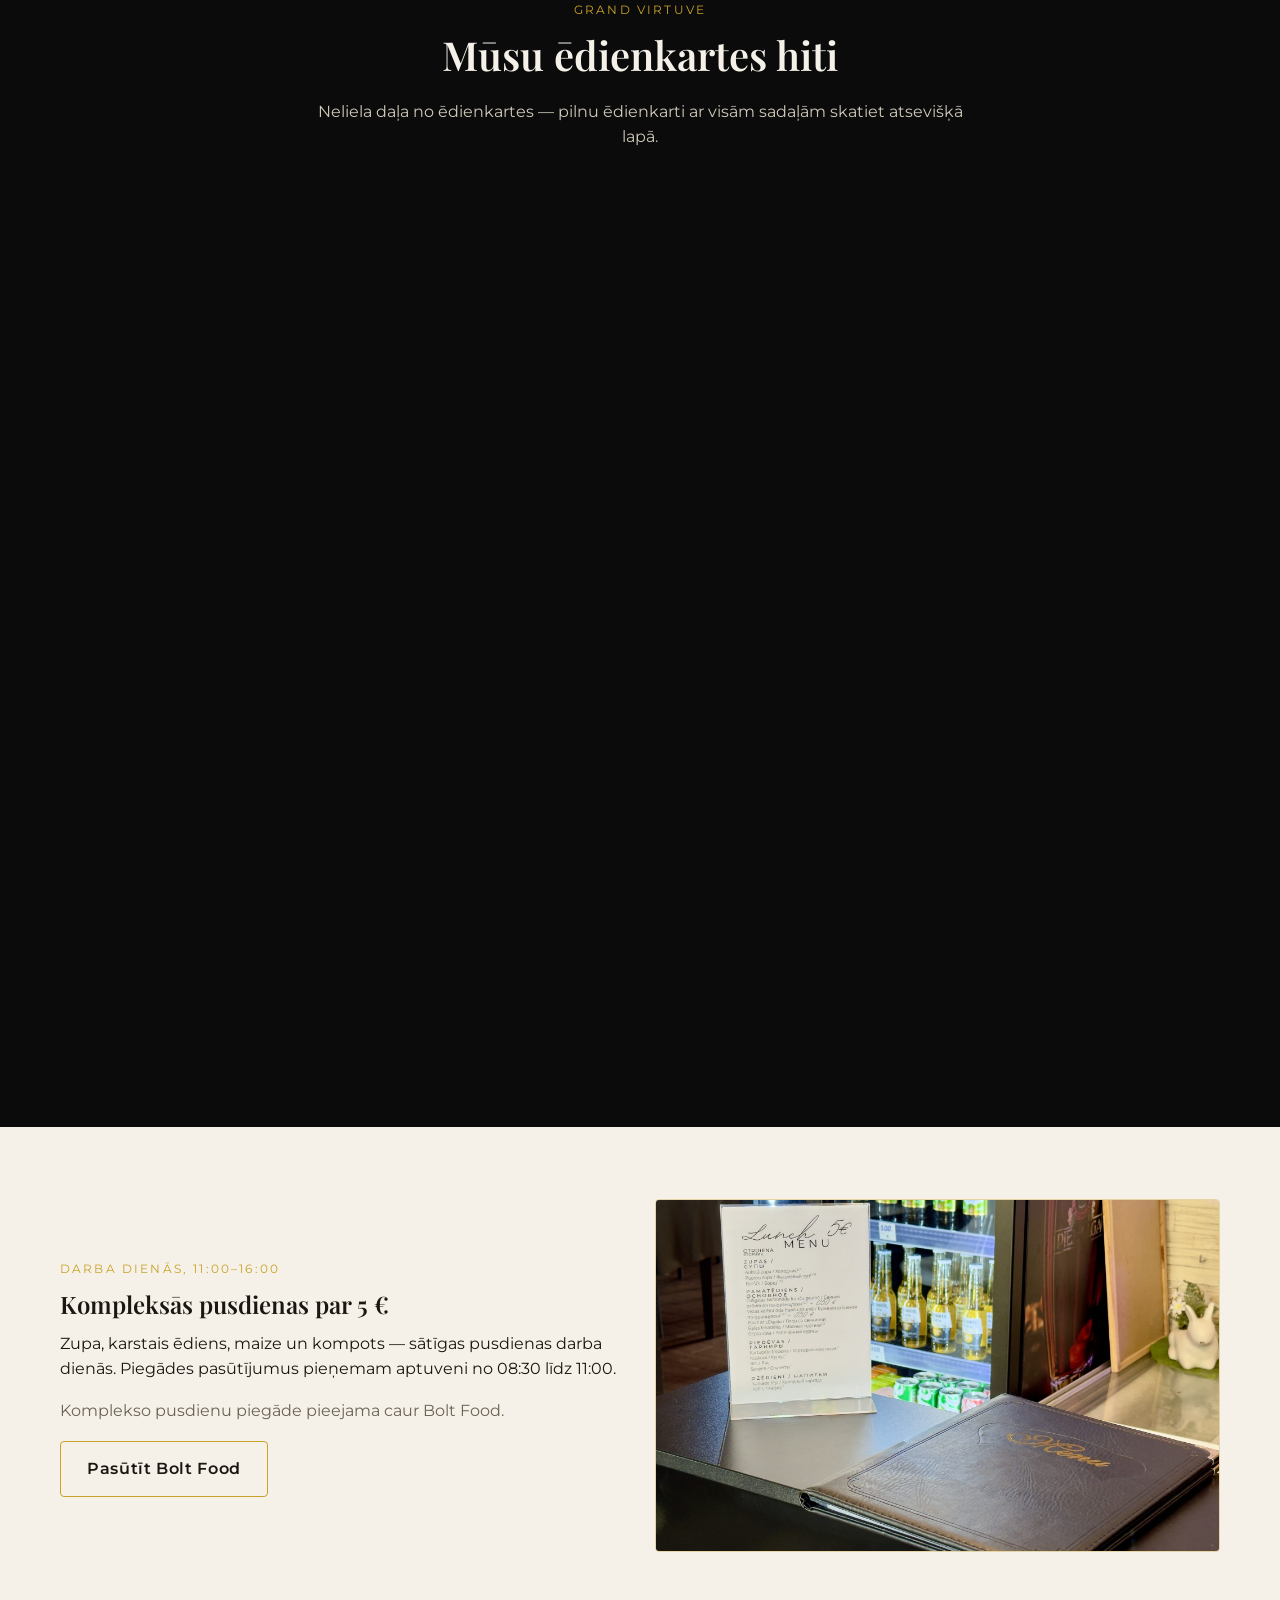
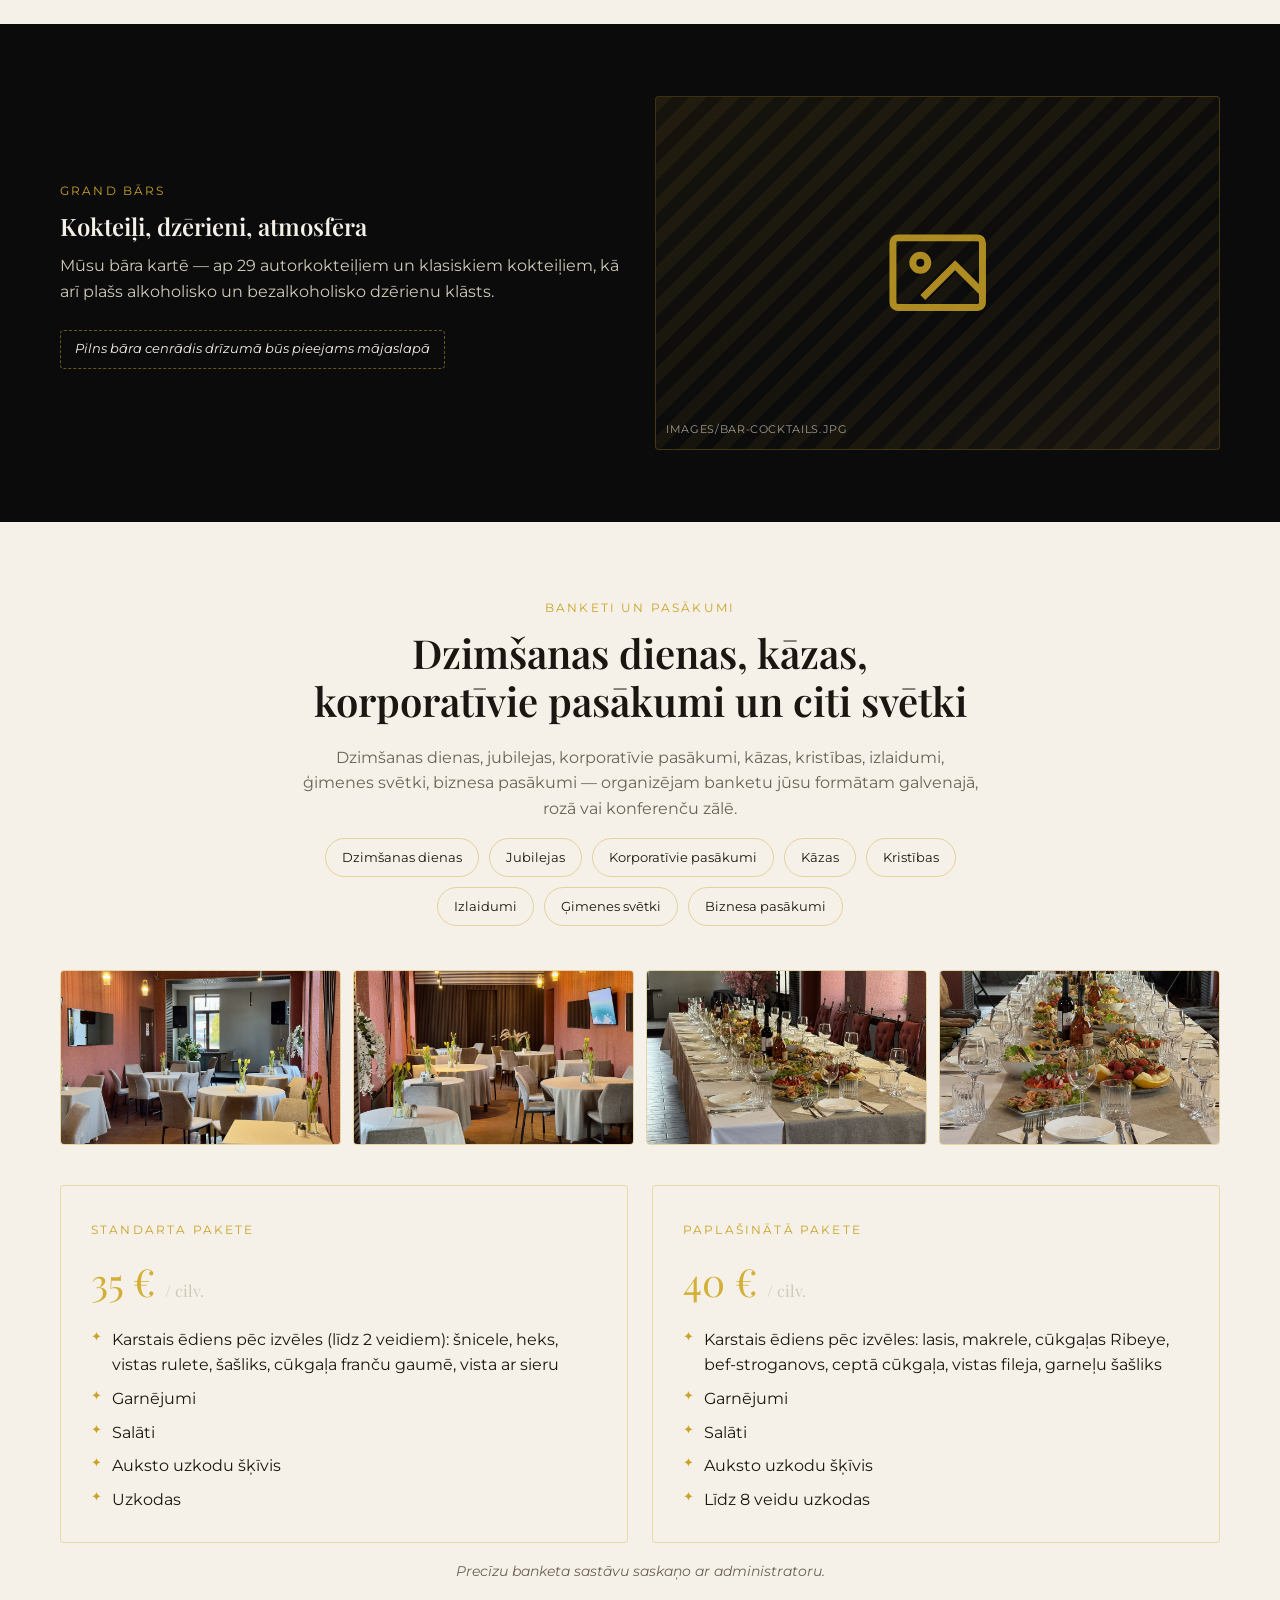
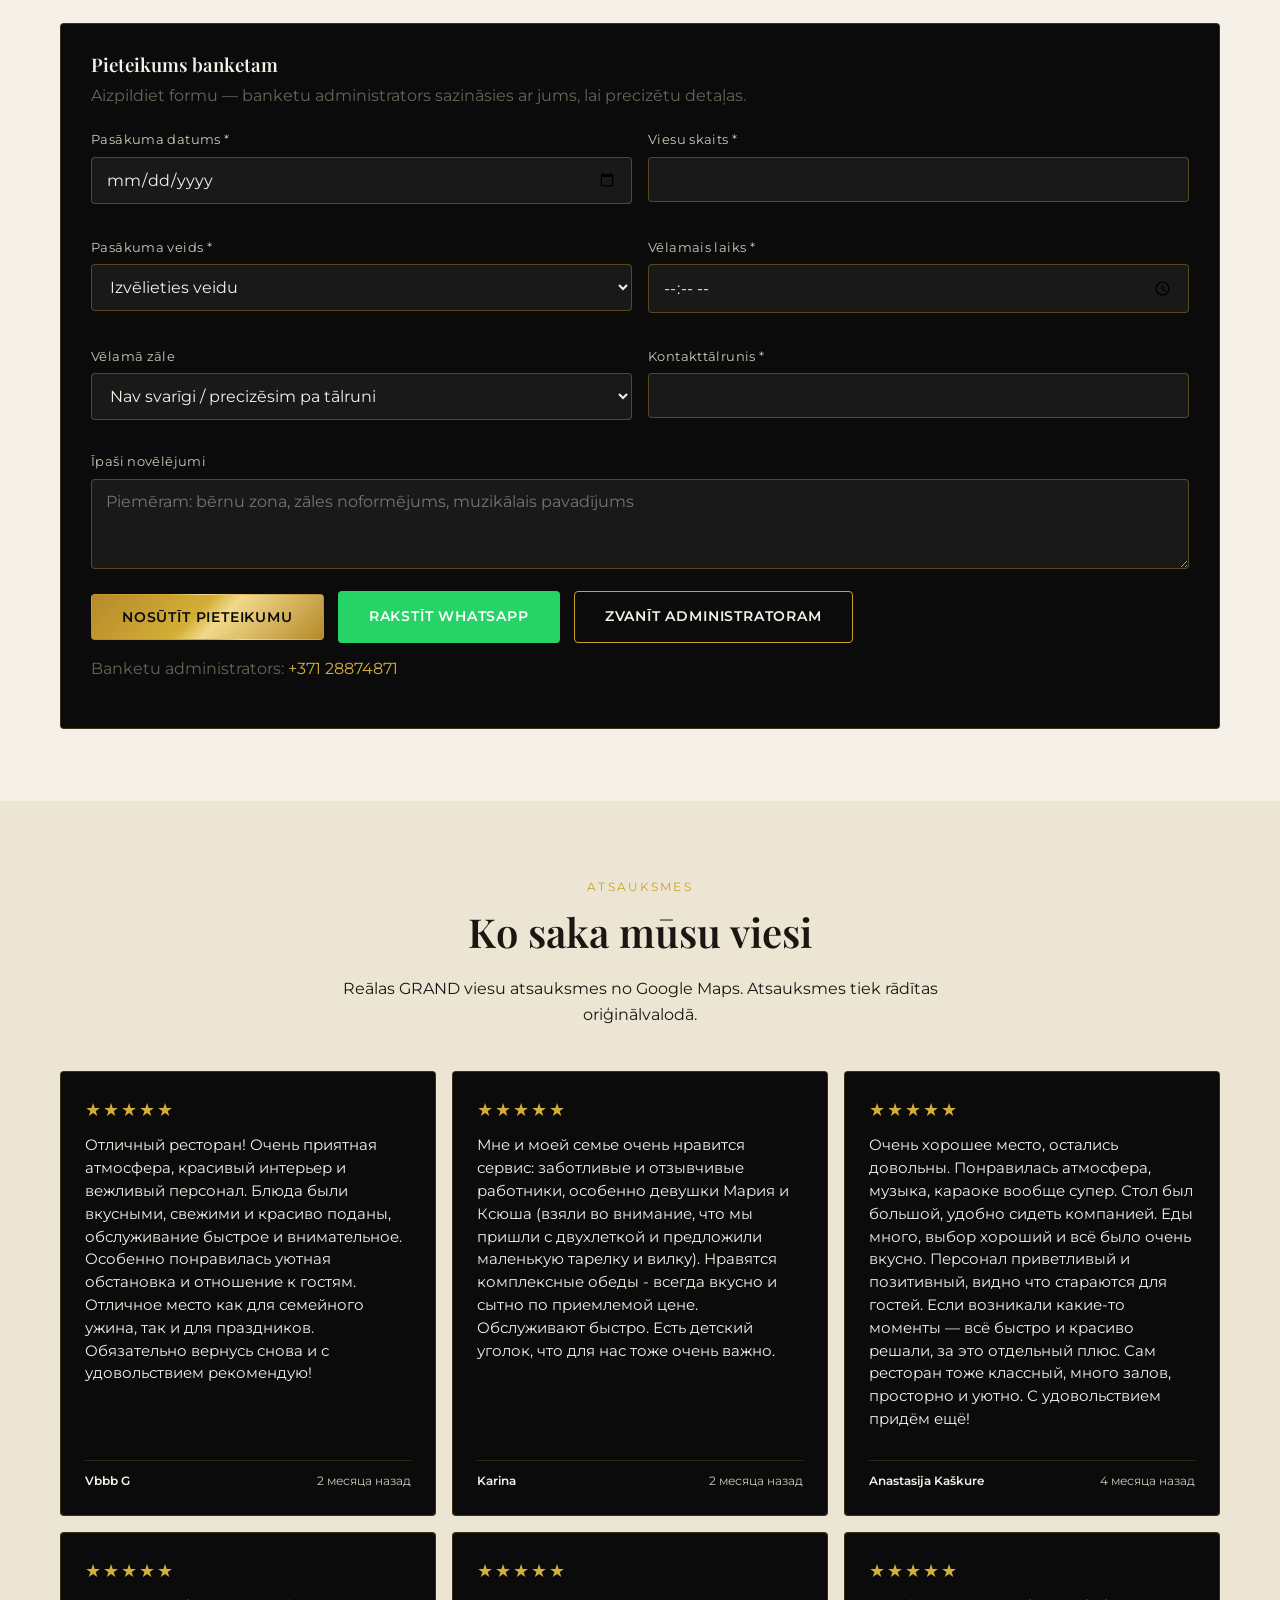
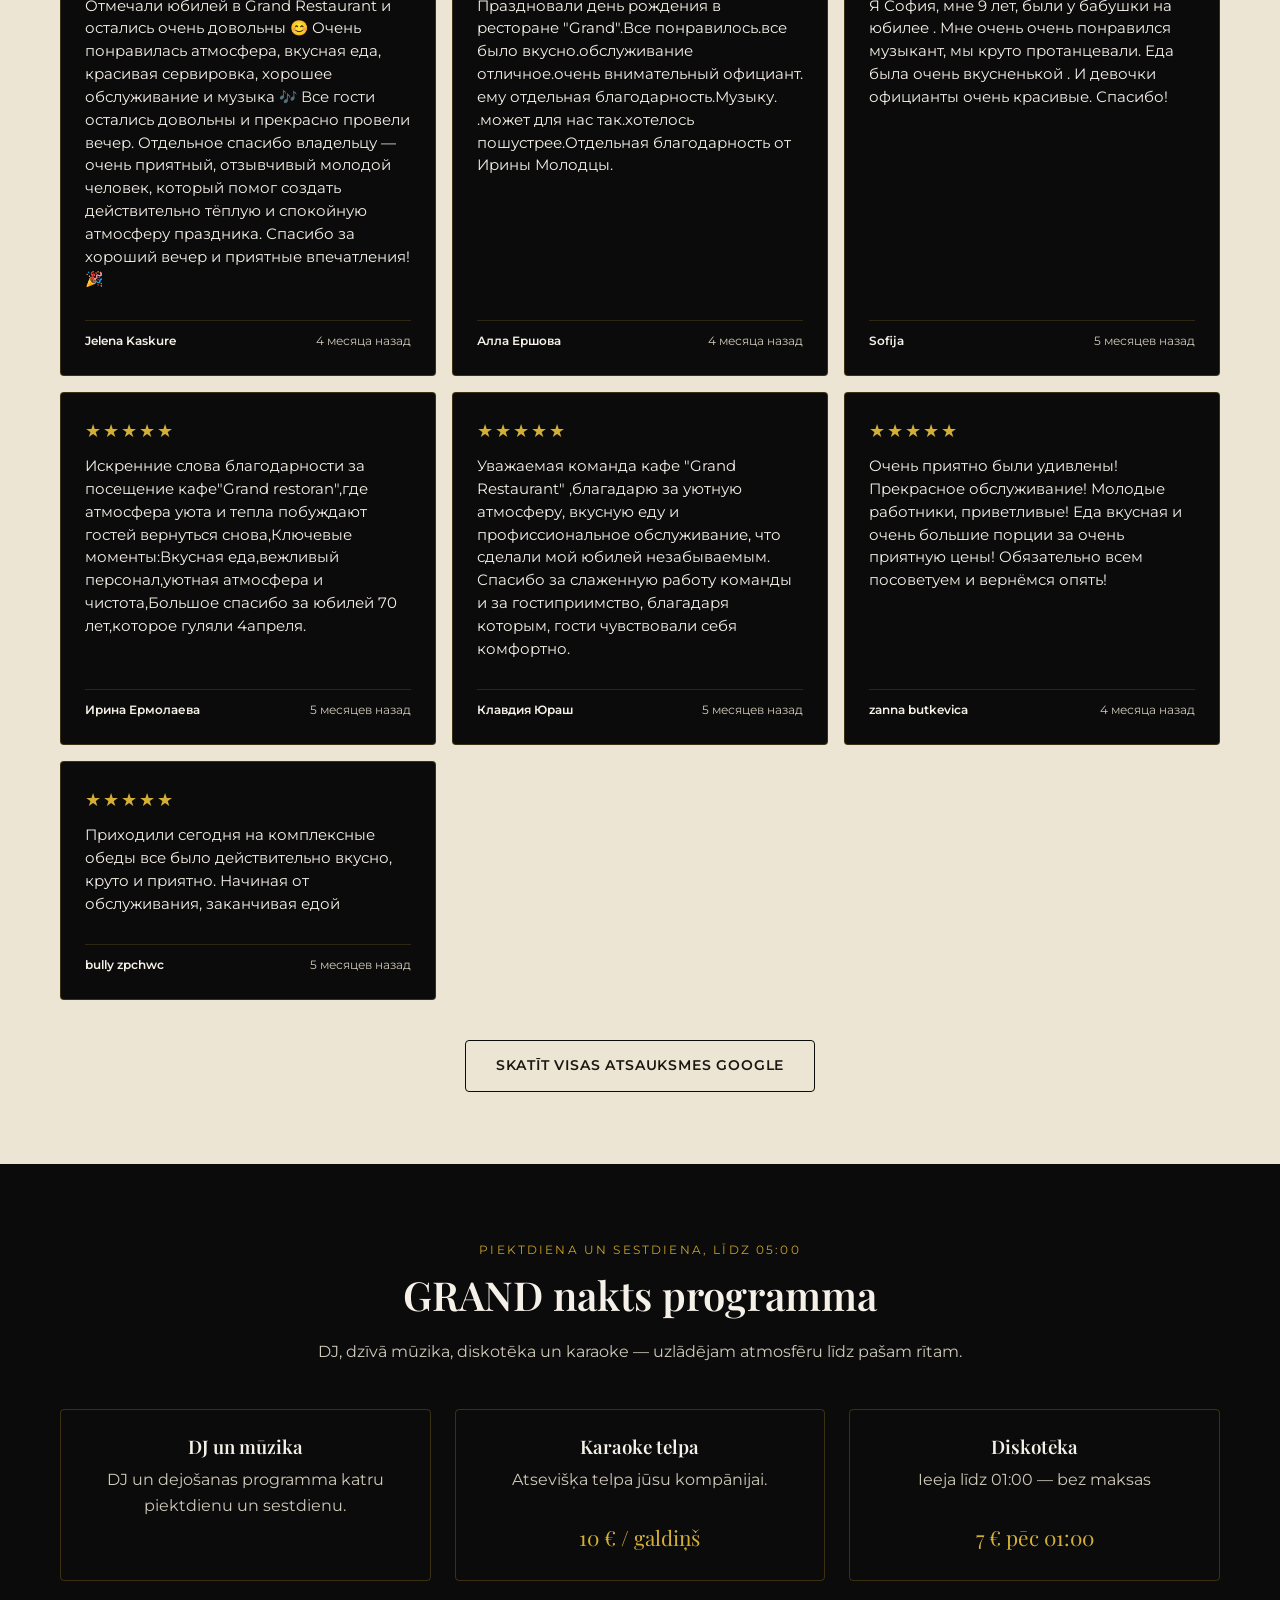
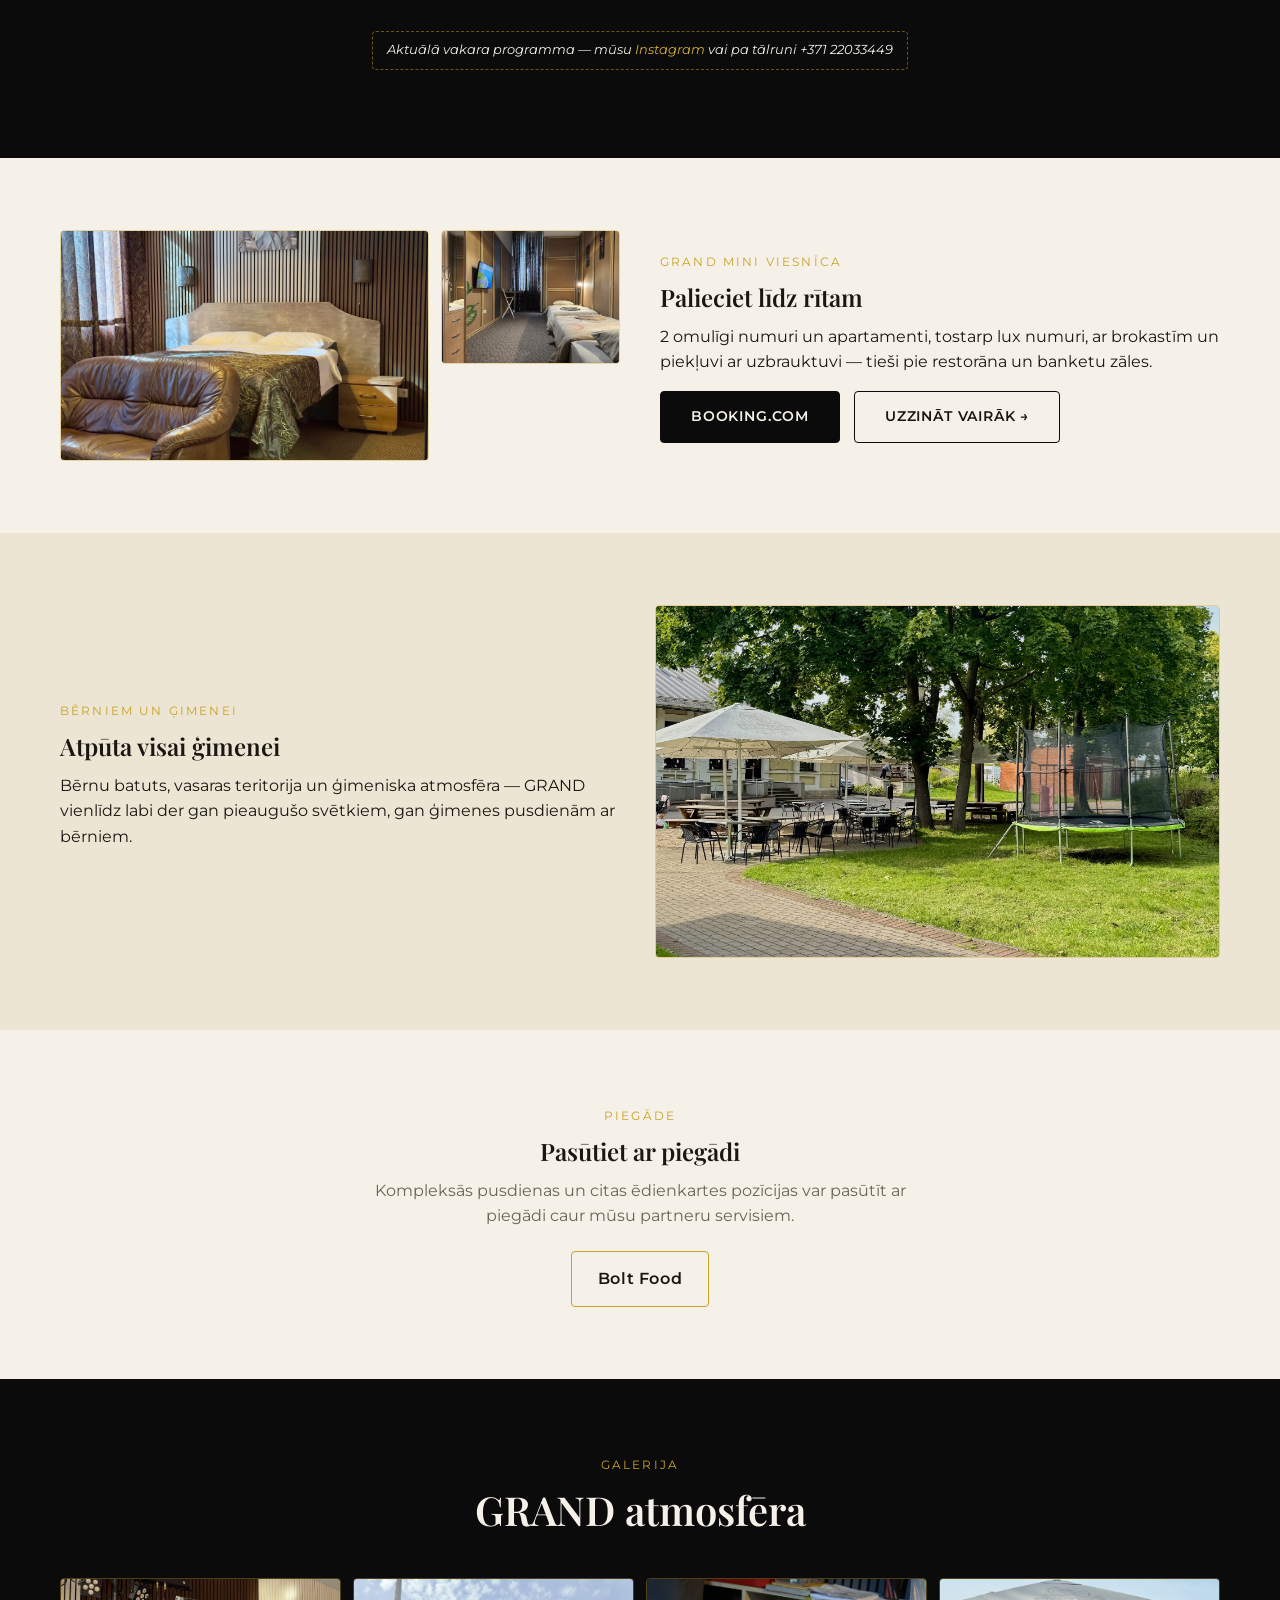
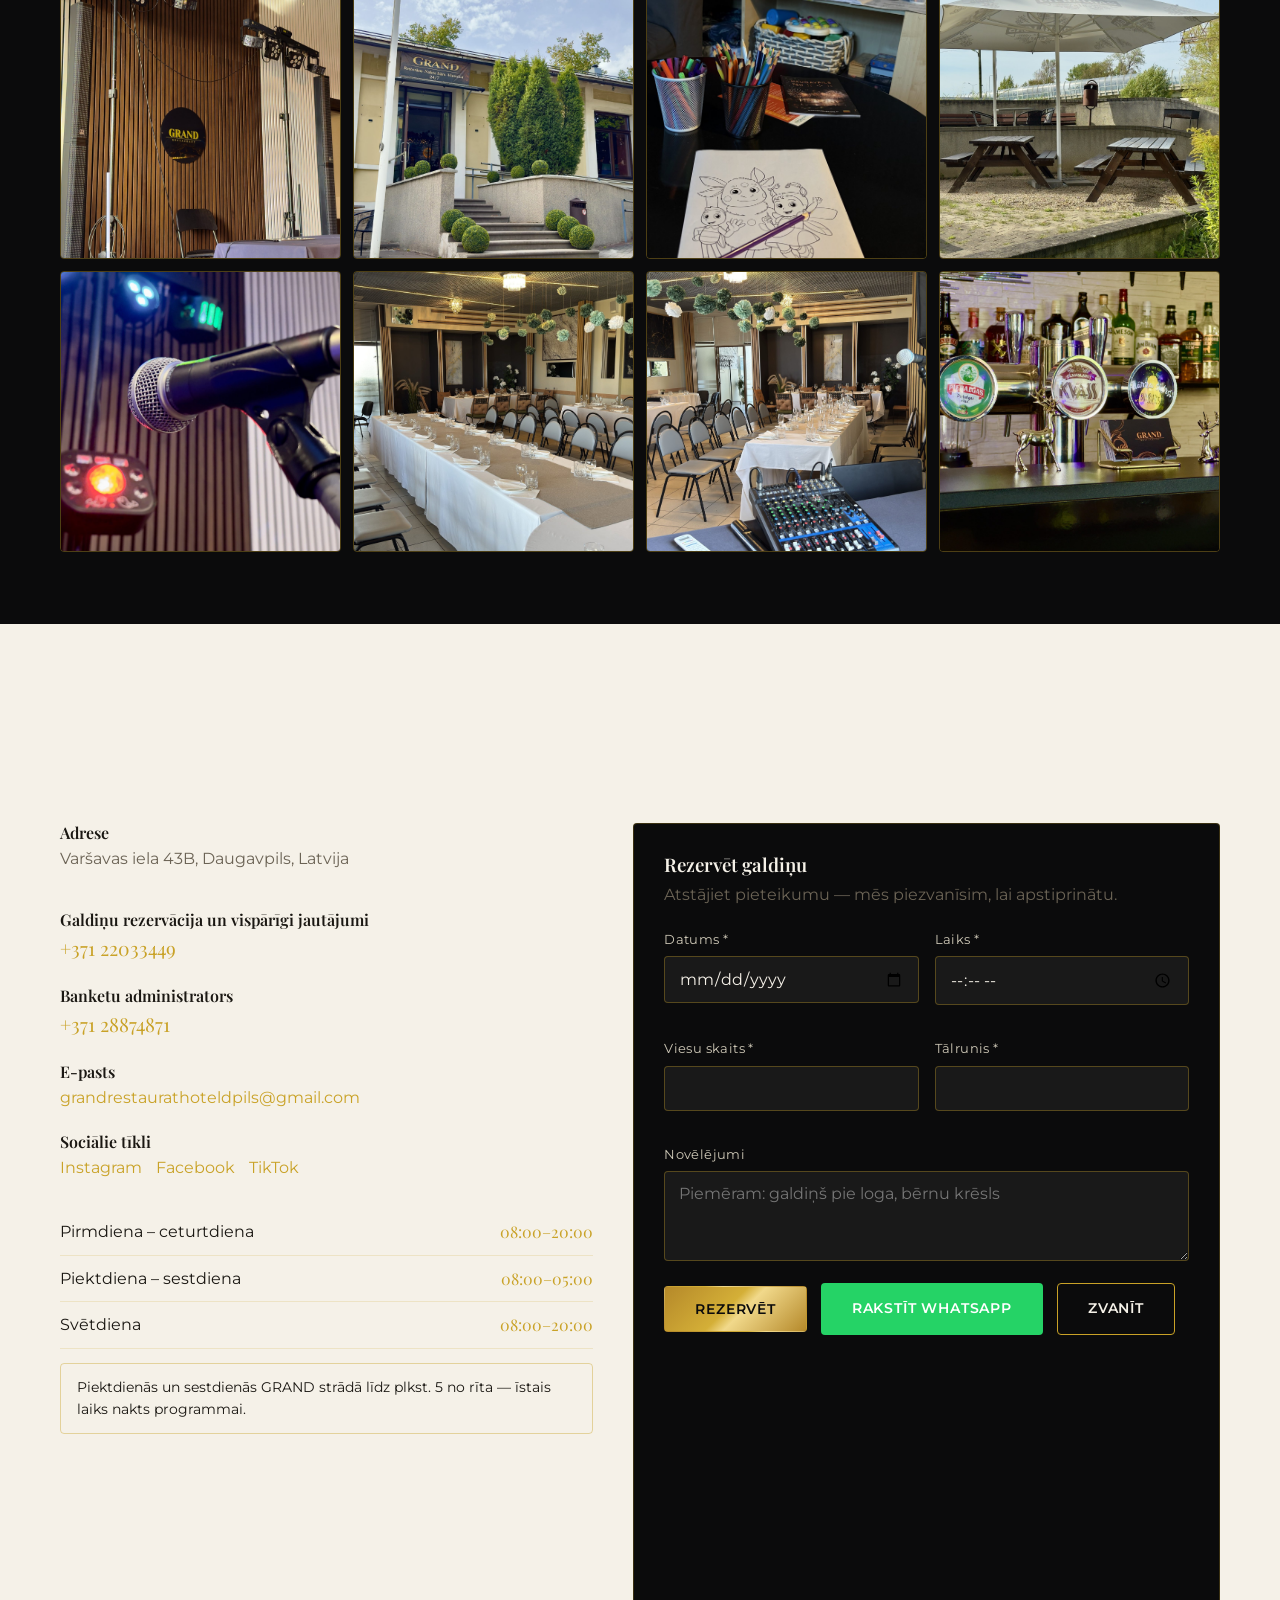
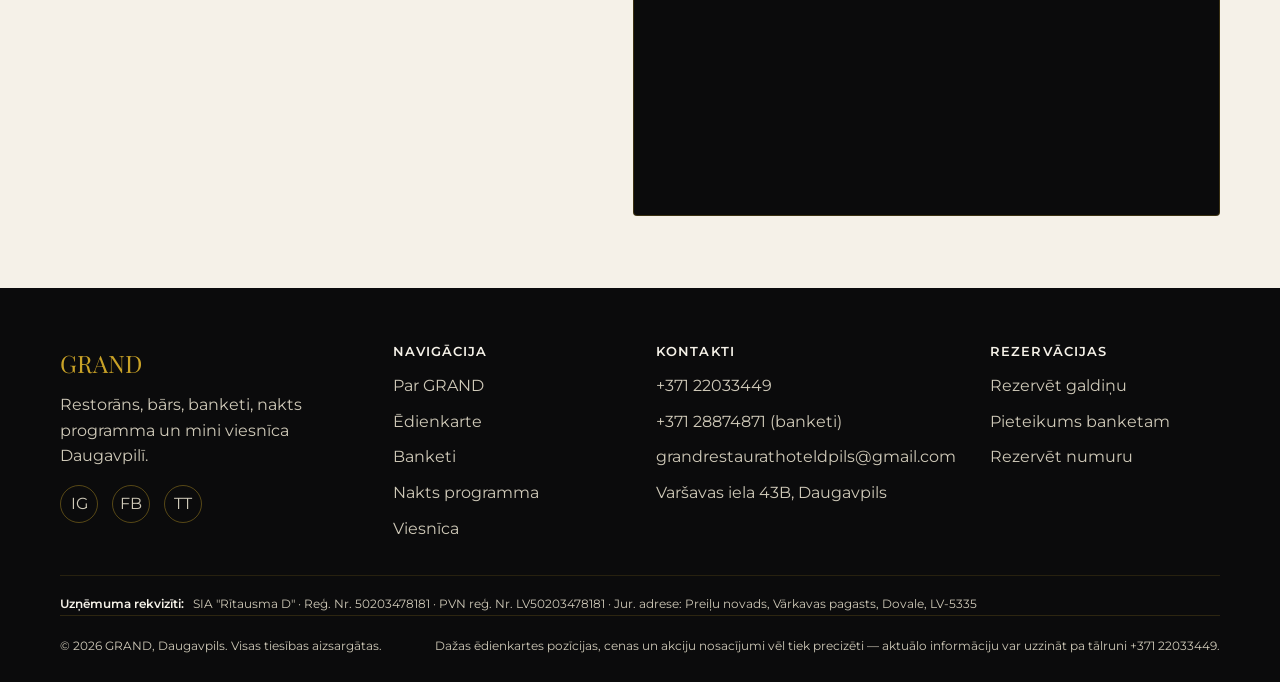
==== commit 0d66c073: "Fill the last gallery slot with the bar taps photo Replace gallery-8.jpg placeholder (LV/RU/EN) with" ====
--- a/index.html
+++ b/index.html
@@ -422,7 +422,7 @@
         <div class="ph ph-square ph-photo"><img src="/images/gallery-5.jpg" alt="Karaoke mikrofons GRAND" loading="lazy"></div>
         <div class="ph ph-square ph-photo"><img src="/images/gallery-6.jpg" alt="GRAND konferenču zāle" loading="lazy"></div>
         <div class="ph ph-square ph-photo"><img src="/images/gallery-7.jpg" alt="GRAND konferenču zāle ar karaoke aprīkojumu" loading="lazy"></div>
-        <div class="ph ph-square"><svg viewBox="0 0 24 24" fill="none" stroke="currentColor" stroke-width="1.4"><rect x="3" y="5" width="18" height="14" rx="1"/><circle cx="8.5" cy="10" r="1.5"/><path d="M21 16l-5.5-5.5L9 17"/></svg><span class="ph-label">images/gallery-8.jpg</span></div>
+        <div class="ph ph-square ph-photo"><img src="/images/gallery-8.jpg" alt="GRAND bāra izlejamā alus krāni" loading="lazy"></div>
       </div>
     </div>
   </section>
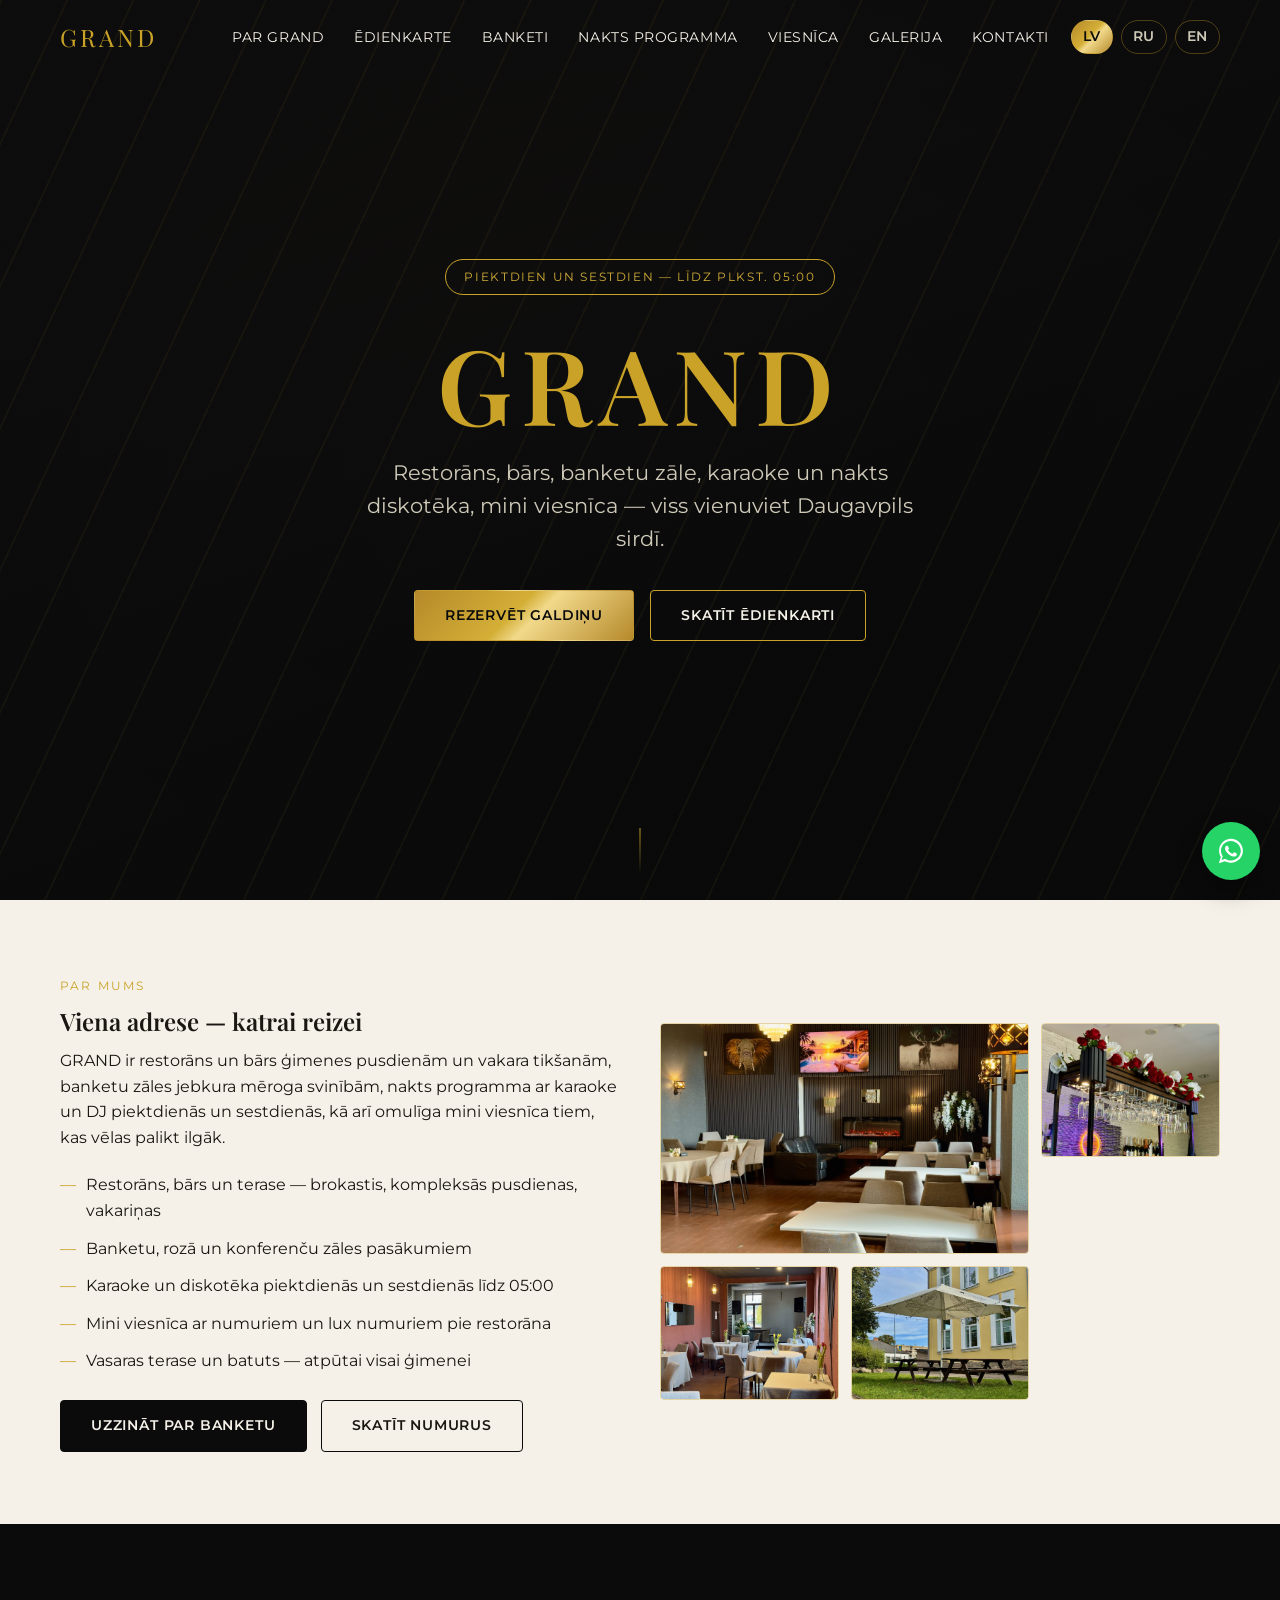
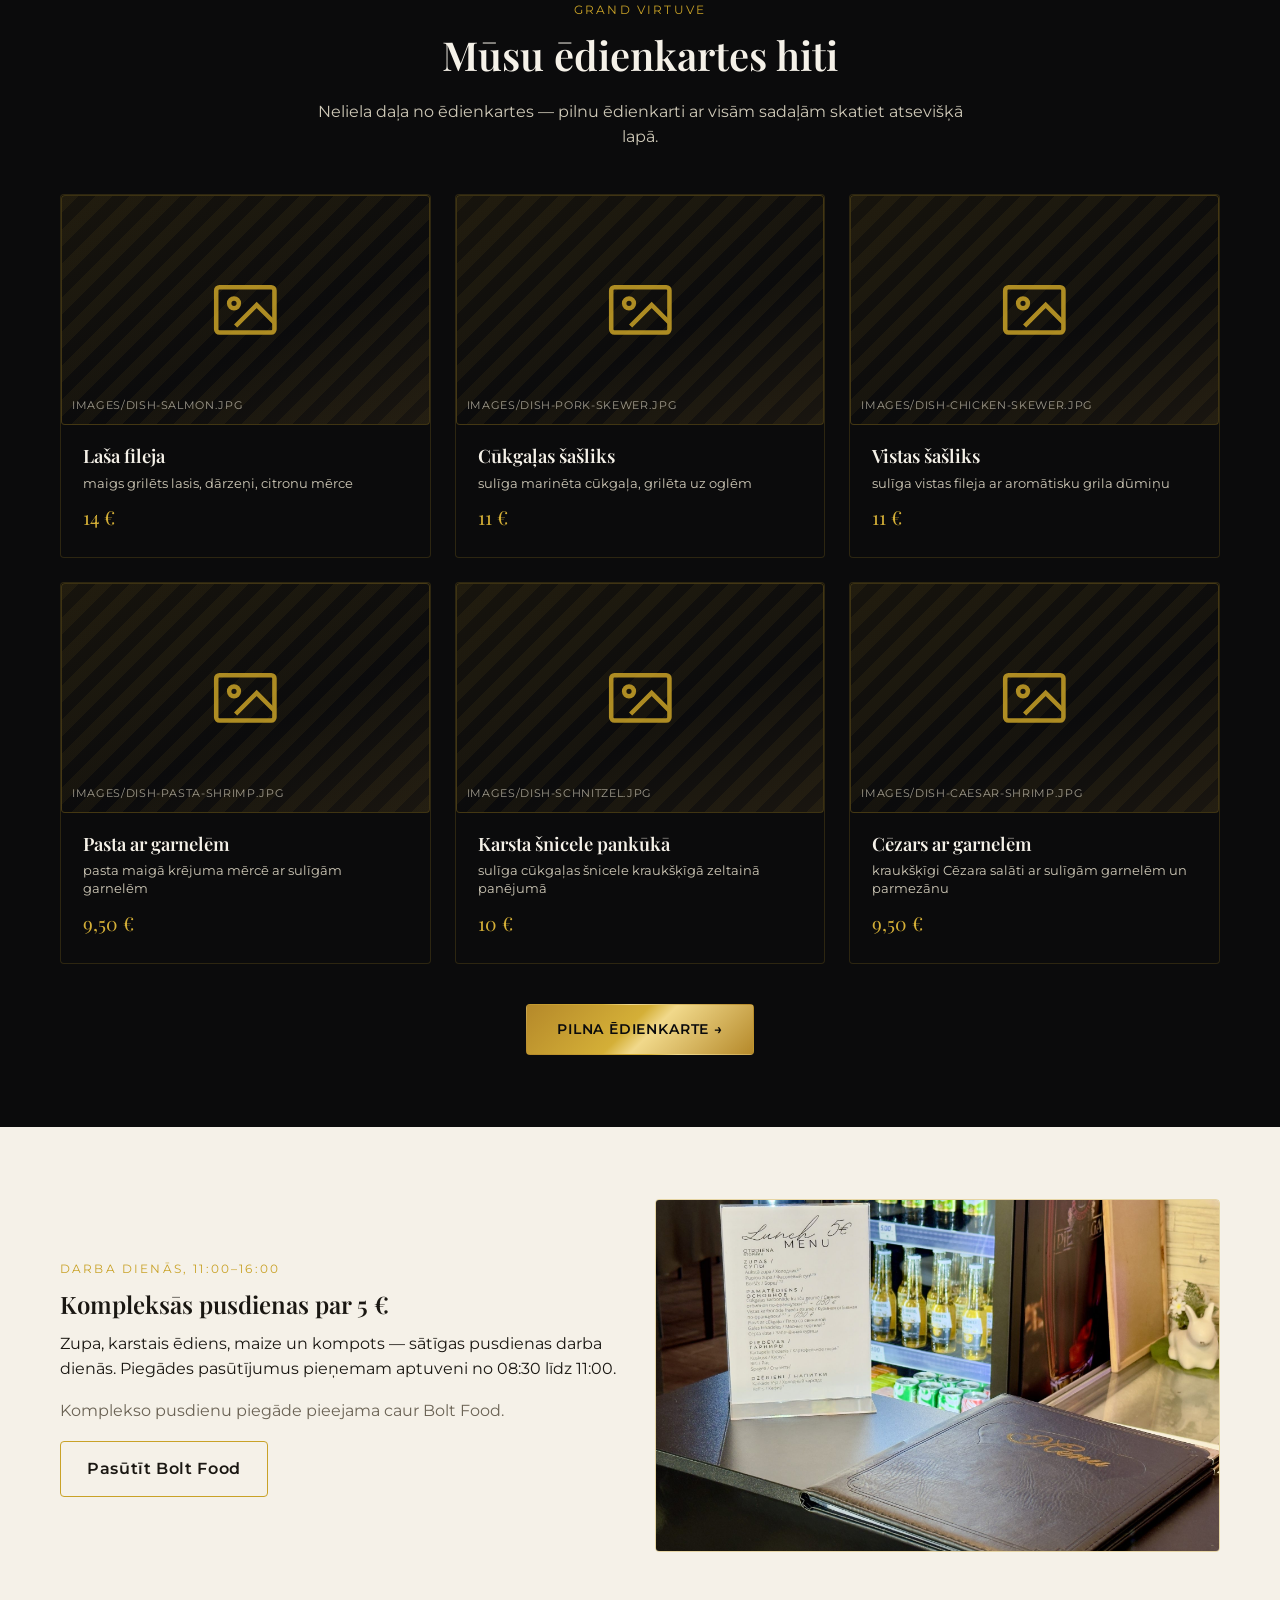
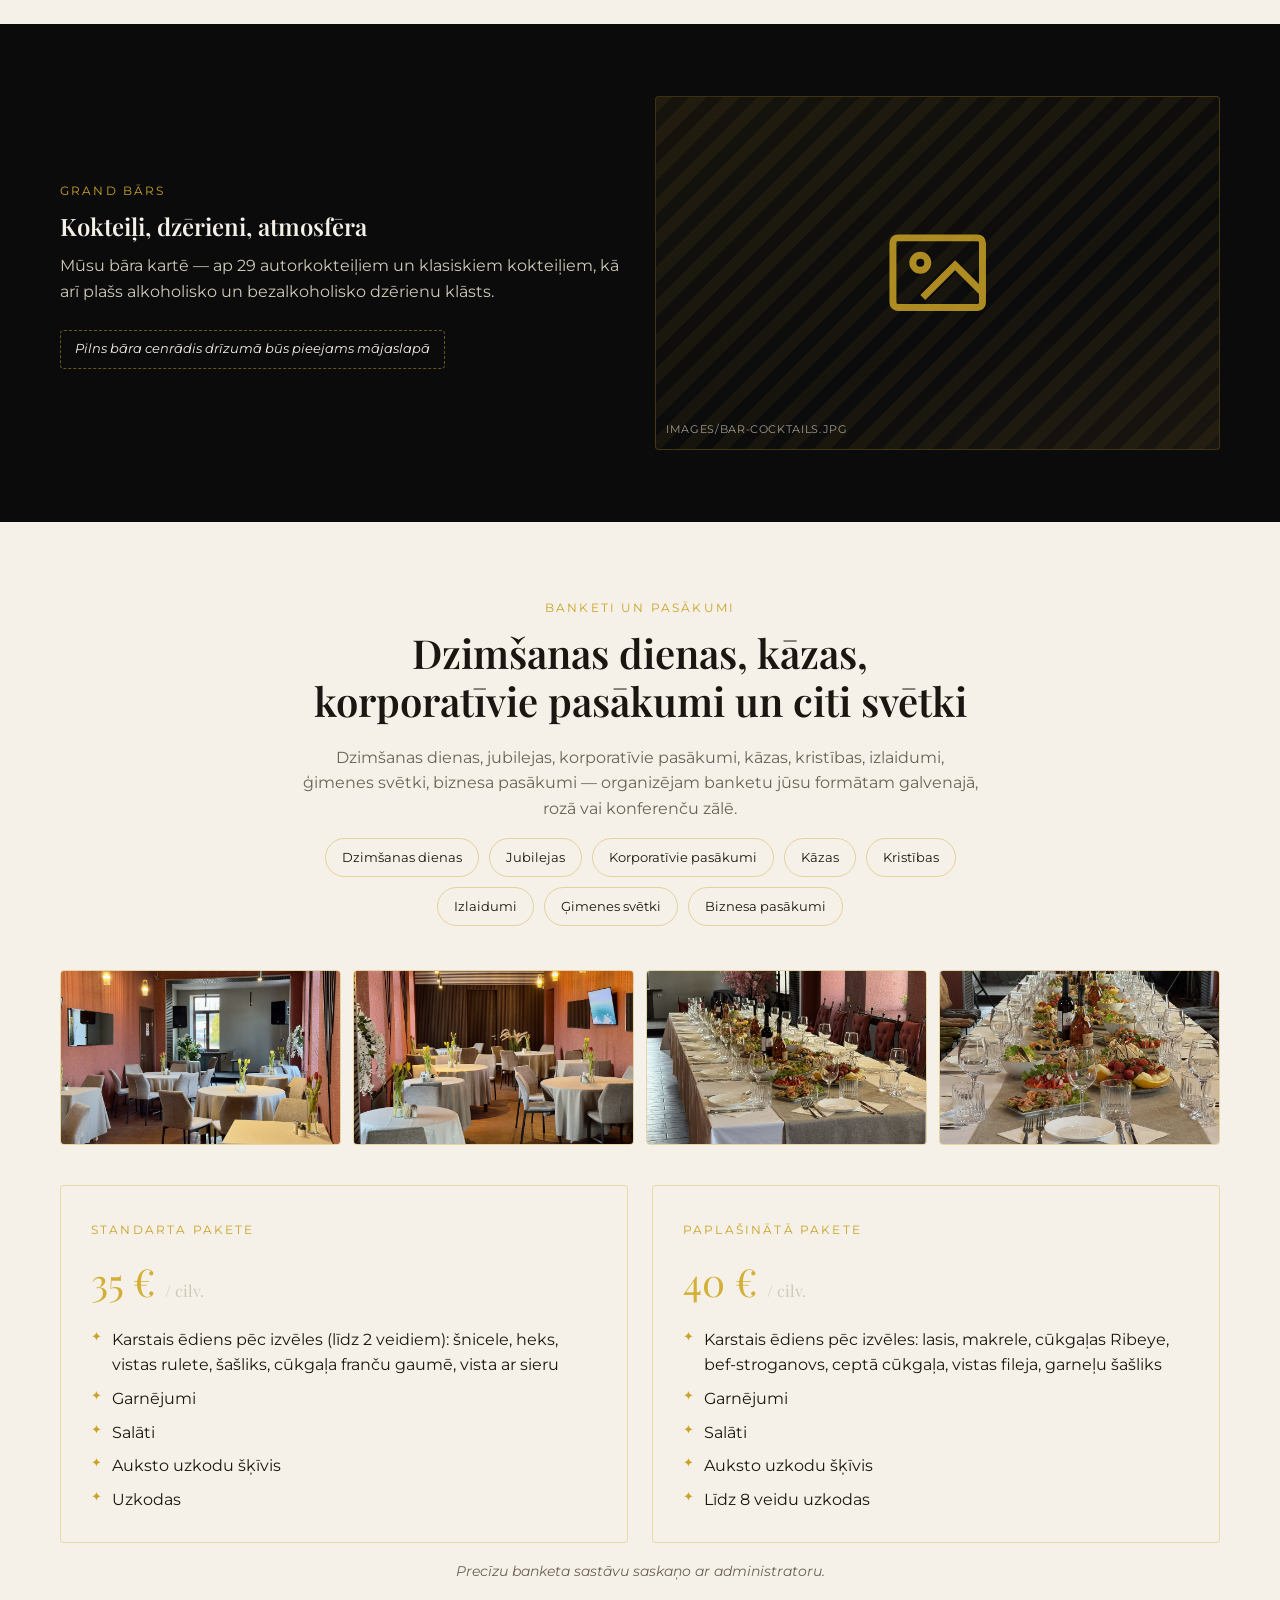
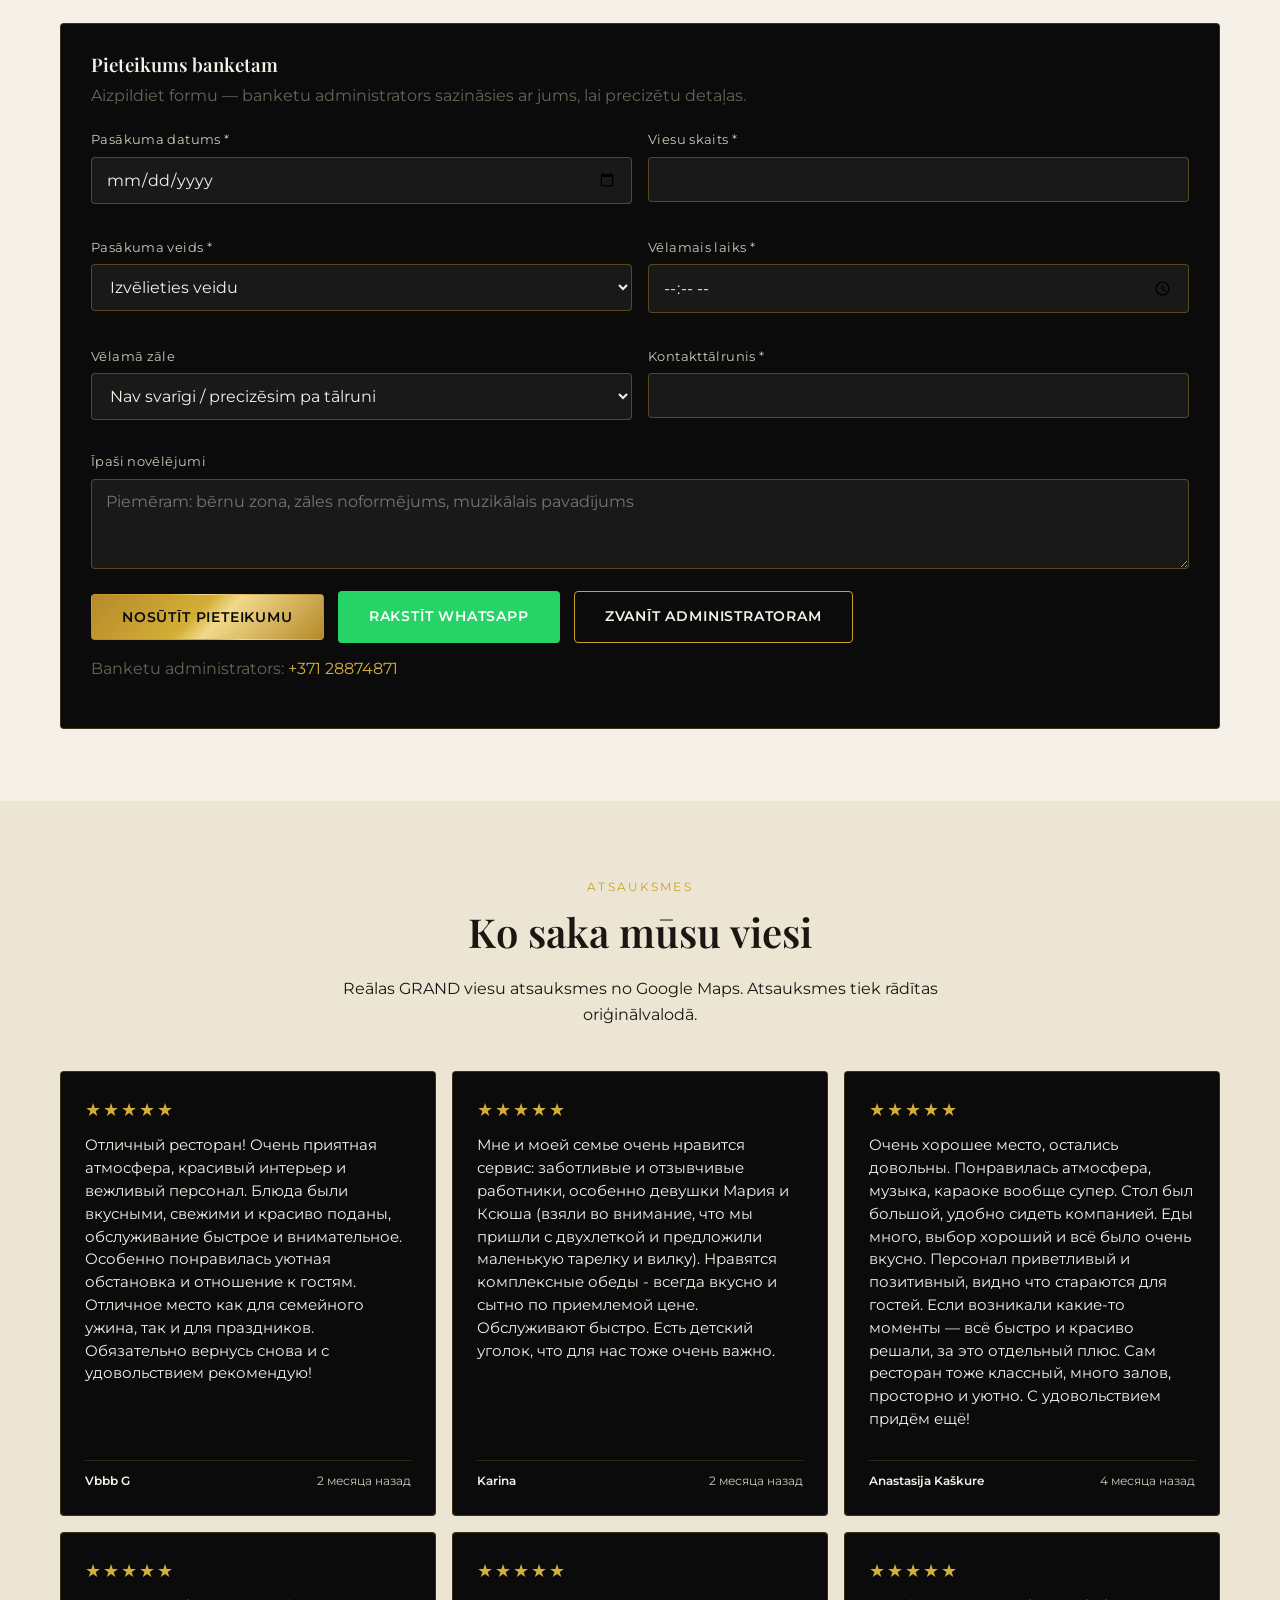
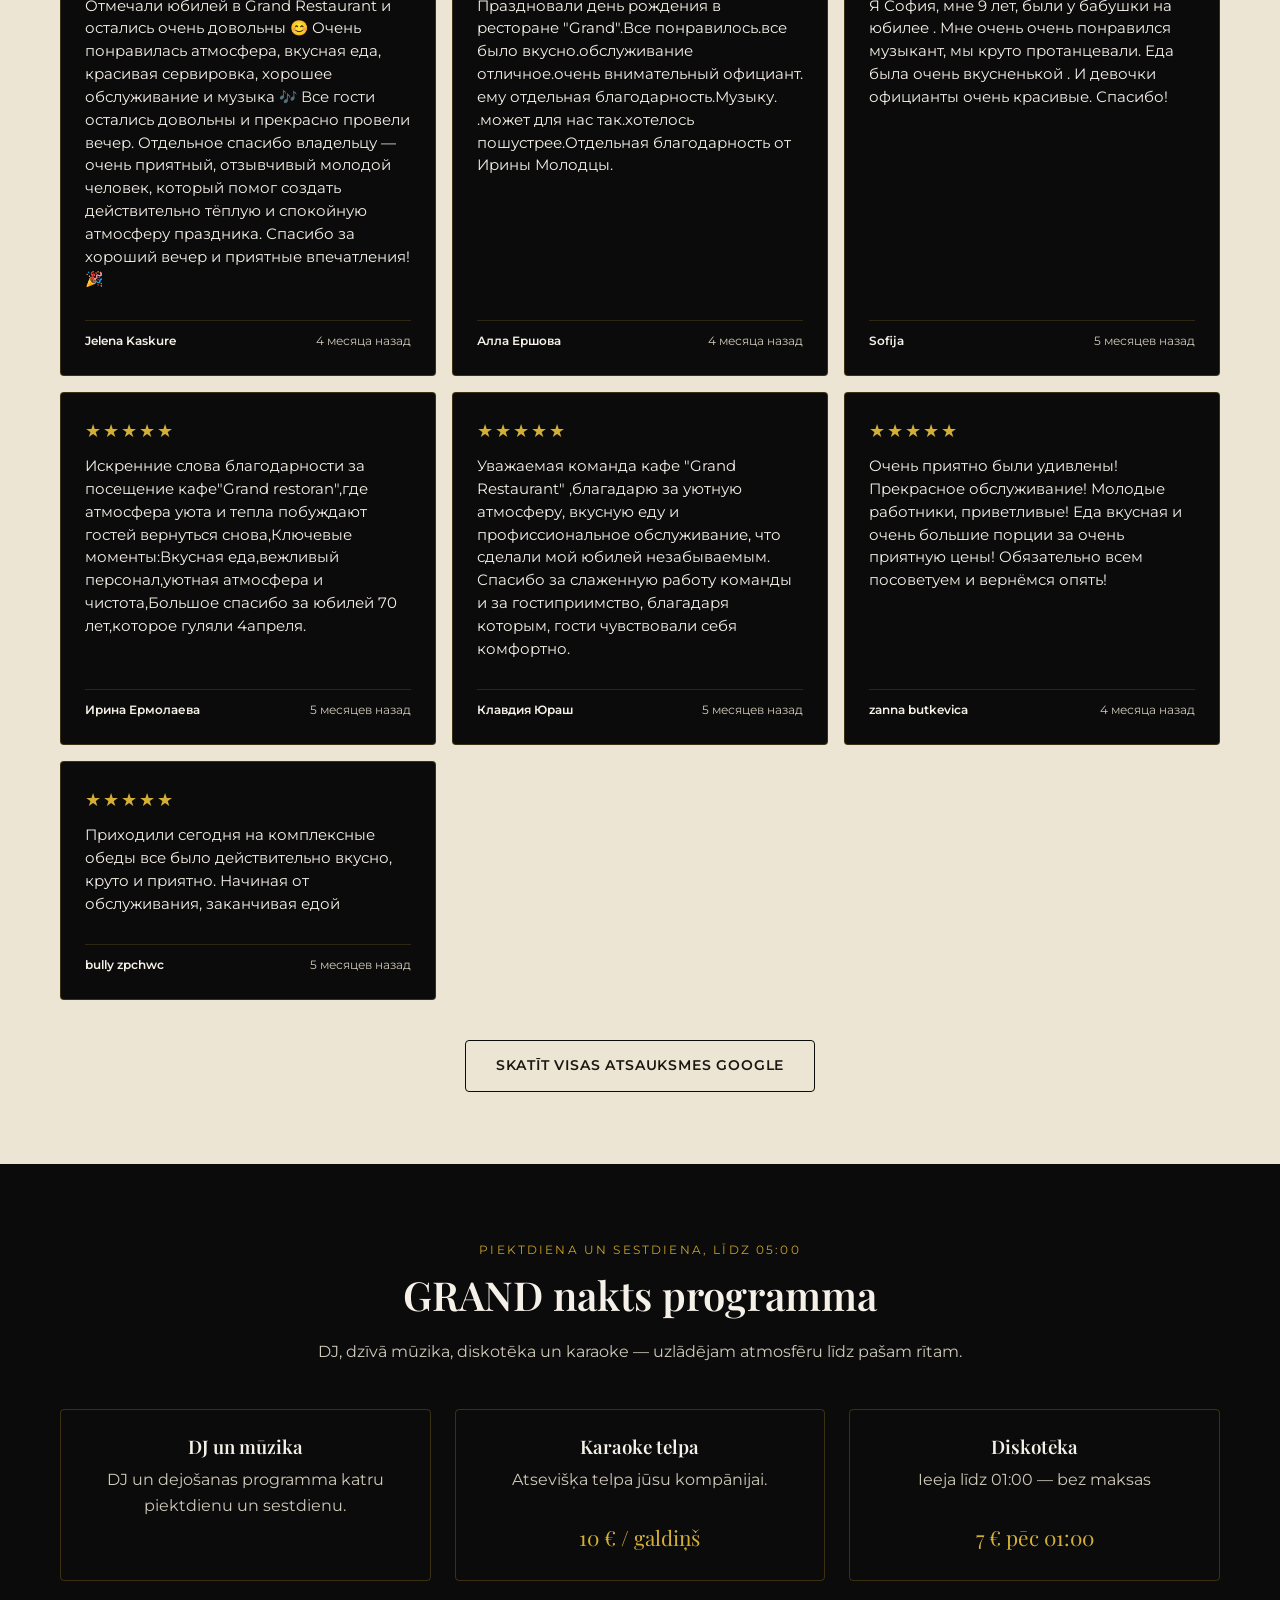
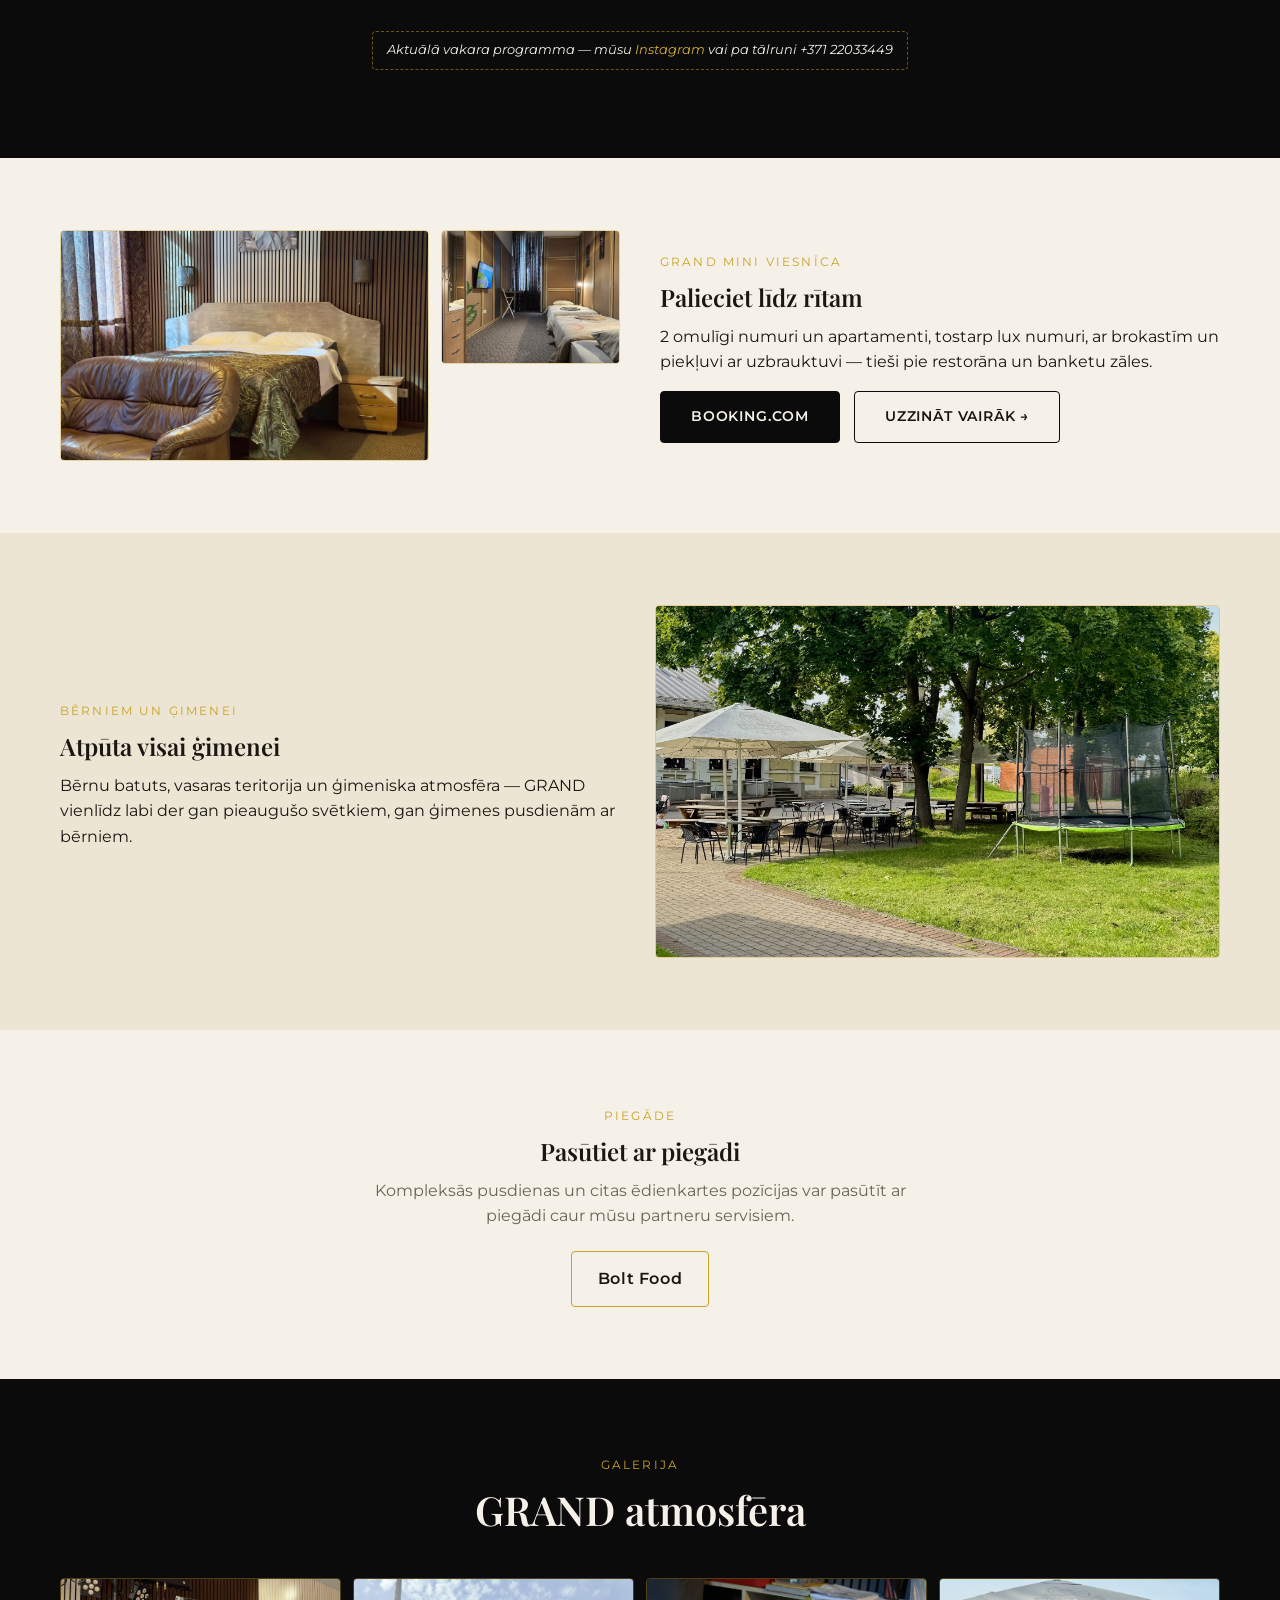
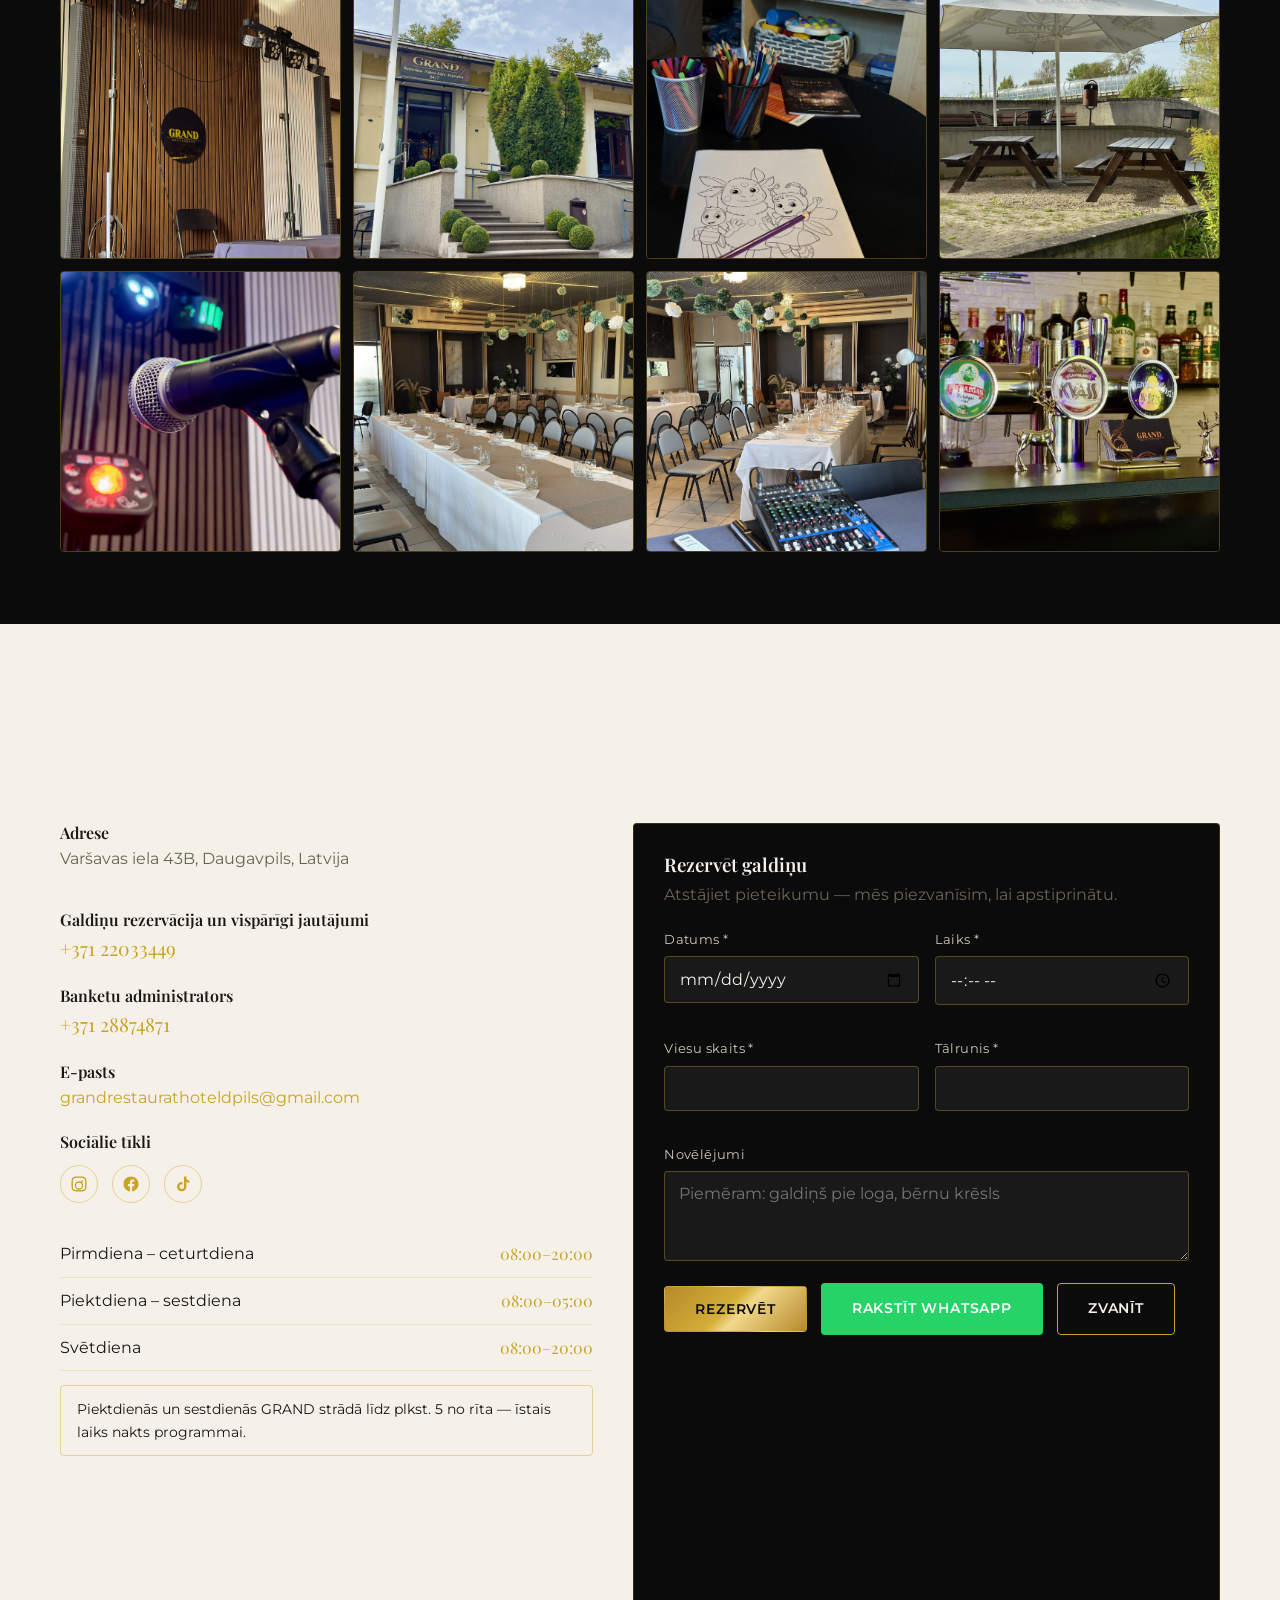
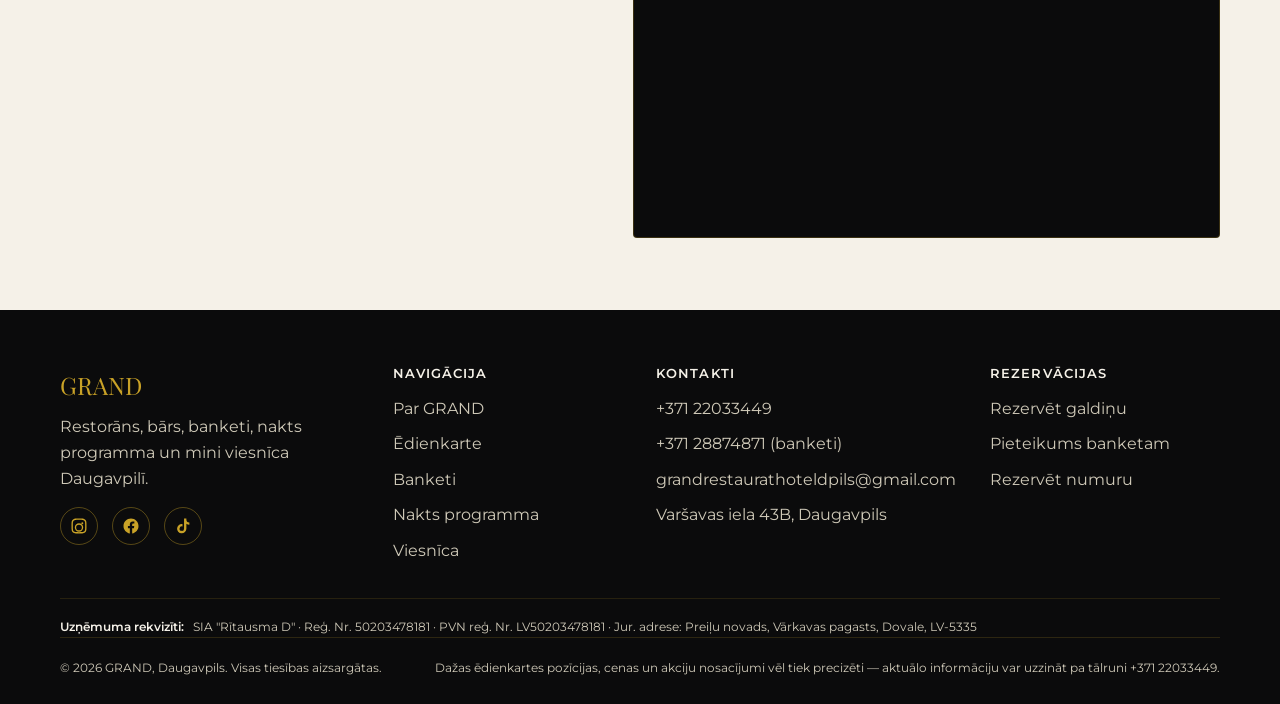
==== commit ef4b2d51: "Replace social media text buttons with logo icons Swap the "IG"/"FB"/"TT" text abbreviations in the " ====
--- a/index.html
+++ b/index.html
@@ -455,10 +455,10 @@
             </div>
             <div class="contact-info-item">
               <h4>Sociālie tīkli</h4>
-              <div class="btn-row">
-                <a href="https://www.instagram.com/grand_hotel_and_restaurant/" target="_blank" rel="noopener" style="color:var(--color-gold);">Instagram</a>
-                <a href="https://www.facebook.com/people/Grand-Restaurant/61566125824500/" target="_blank" rel="noopener" style="color:var(--color-gold);">Facebook</a>
-                <a href="https://www.tiktok.com/@grand_restaurant__" target="_blank" rel="noopener" style="color:var(--color-gold);">TikTok</a>
+              <div class="footer-social">
+                <a href="https://www.instagram.com/grand_hotel_and_restaurant/" target="_blank" rel="noopener" aria-label="Instagram"><svg viewBox="0 0 24 24" fill="currentColor" aria-hidden="true"><path d="M12 2c2.717 0 3.056.01 4.122.06 1.065.05 1.79.217 2.428.465.66.254 1.216.598 1.772 1.153a4.908 4.908 0 0 1 1.153 1.772c.247.637.415 1.363.465 2.428.048 1.066.06 1.405.06 4.122 0 2.717-.01 3.056-.06 4.122-.05 1.065-.218 1.79-.465 2.428a4.883 4.883 0 0 1-1.153 1.772 4.915 4.915 0 0 1-1.772 1.153c-.637.247-1.363.415-2.428.465-1.066.048-1.405.06-4.122.06-2.717 0-3.056-.01-4.122-.06-1.065-.05-1.79-.218-2.428-.465a4.89 4.89 0 0 1-1.772-1.153 4.904 4.904 0 0 1-1.153-1.772c-.248-.637-.415-1.363-.465-2.428C2.013 15.056 2 14.717 2 12c0-2.717.01-3.056.06-4.122.05-1.066.217-1.79.465-2.428a4.88 4.88 0 0 1 1.153-1.772A4.897 4.897 0 0 1 5.45 2.525c.637-.248 1.362-.415 2.428-.465C8.944 2.013 9.283 2 12 2zm0 1.802c-2.67 0-2.987.01-4.04.059-.976.045-1.505.207-1.858.344-.466.181-.8.399-1.15.748-.35.35-.566.683-.747 1.15-.137.353-.3.882-.344 1.857-.048 1.054-.059 1.37-.059 4.04 0 2.67.01 2.987.059 4.04.045.976.207 1.505.344 1.858.181.466.399.8.748 1.15.35.35.683.566 1.15.747.353.137.882.3 1.857.344 1.054.048 1.37.059 4.04.059 2.67 0 2.987-.01 4.04-.059.976-.045 1.505-.207 1.858-.344.466-.181.8-.398 1.15-.748.35-.35.566-.683.747-1.15.137-.353.3-.882.344-1.857.048-1.054.059-1.37.059-4.04 0-2.67-.01-2.987-.059-4.04-.045-.976-.207-1.505-.344-1.858a3.09 3.09 0 0 0-.748-1.15 3.098 3.098 0 0 0-1.15-.747c-.353-.137-.882-.3-1.857-.344-1.054-.048-1.37-.059-4.04-.059zm0 4.595a5.603 5.603 0 1 1 0 11.206 5.603 5.603 0 0 1 0-11.206zm0 1.802a3.801 3.801 0 1 0 0 7.602 3.801 3.801 0 0 0 0-7.602zm5.725-1.998a1.31 1.31 0 1 1-2.618 0 1.31 1.31 0 0 1 2.618 0z"/></svg></a>
+                <a href="https://www.facebook.com/people/Grand-Restaurant/61566125824500/" target="_blank" rel="noopener" aria-label="Facebook"><svg viewBox="0 0 24 24" fill="currentColor" aria-hidden="true"><path d="M22 12.06C22 6.505 17.523 2 12 2S2 6.505 2 12.06c0 5.02 3.657 9.184 8.438 9.94v-7.03H7.898v-2.91h2.54V9.845c0-2.507 1.492-3.89 3.777-3.89 1.094 0 2.238.195 2.238.195v2.46h-1.26c-1.243 0-1.63.771-1.63 1.562v1.875h2.773l-.443 2.91h-2.33V22c4.78-.756 8.437-4.92 8.437-9.94z"/></svg></a>
+                <a href="https://www.tiktok.com/@grand_restaurant__" target="_blank" rel="noopener" aria-label="TikTok"><svg viewBox="0 0 24 24" fill="currentColor" aria-hidden="true"><path d="M16.5 2h-3.1v13.5a3 3 0 1 1-2.1-2.86v-3.2a6.2 6.2 0 1 0 5.2 6.12V9.1a6.9 6.9 0 0 0 4 1.28V7.3a3.9 3.9 0 0 1-4-3.9V2z"/></svg></a>
               </div>
             </div>
           </div>
@@ -526,9 +526,9 @@
         <div class="footer-brand">GRAND</div>
         <p>Restorāns, bārs, banketi, nakts programma un mini viesnīca Daugavpilī.</p>
         <div class="footer-social">
-          <a href="https://www.instagram.com/grand_hotel_and_restaurant/" target="_blank" rel="noopener" aria-label="Instagram">IG</a>
-          <a href="https://www.facebook.com/people/Grand-Restaurant/61566125824500/" target="_blank" rel="noopener" aria-label="Facebook">FB</a>
-          <a href="https://www.tiktok.com/@grand_restaurant__" target="_blank" rel="noopener" aria-label="TikTok">TT</a>
+          <a href="https://www.instagram.com/grand_hotel_and_restaurant/" target="_blank" rel="noopener" aria-label="Instagram"><svg viewBox="0 0 24 24" fill="currentColor" aria-hidden="true"><path d="M12 2c2.717 0 3.056.01 4.122.06 1.065.05 1.79.217 2.428.465.66.254 1.216.598 1.772 1.153a4.908 4.908 0 0 1 1.153 1.772c.247.637.415 1.363.465 2.428.048 1.066.06 1.405.06 4.122 0 2.717-.01 3.056-.06 4.122-.05 1.065-.218 1.79-.465 2.428a4.883 4.883 0 0 1-1.153 1.772 4.915 4.915 0 0 1-1.772 1.153c-.637.247-1.363.415-2.428.465-1.066.048-1.405.06-4.122.06-2.717 0-3.056-.01-4.122-.06-1.065-.05-1.79-.218-2.428-.465a4.89 4.89 0 0 1-1.772-1.153 4.904 4.904 0 0 1-1.153-1.772c-.248-.637-.415-1.363-.465-2.428C2.013 15.056 2 14.717 2 12c0-2.717.01-3.056.06-4.122.05-1.066.217-1.79.465-2.428a4.88 4.88 0 0 1 1.153-1.772A4.897 4.897 0 0 1 5.45 2.525c.637-.248 1.362-.415 2.428-.465C8.944 2.013 9.283 2 12 2zm0 1.802c-2.67 0-2.987.01-4.04.059-.976.045-1.505.207-1.858.344-.466.181-.8.399-1.15.748-.35.35-.566.683-.747 1.15-.137.353-.3.882-.344 1.857-.048 1.054-.059 1.37-.059 4.04 0 2.67.01 2.987.059 4.04.045.976.207 1.505.344 1.858.181.466.399.8.748 1.15.35.35.683.566 1.15.747.353.137.882.3 1.857.344 1.054.048 1.37.059 4.04.059 2.67 0 2.987-.01 4.04-.059.976-.045 1.505-.207 1.858-.344.466-.181.8-.398 1.15-.748.35-.35.566-.683.747-1.15.137-.353.3-.882.344-1.857.048-1.054.059-1.37.059-4.04 0-2.67-.01-2.987-.059-4.04-.045-.976-.207-1.505-.344-1.858a3.09 3.09 0 0 0-.748-1.15 3.098 3.098 0 0 0-1.15-.747c-.353-.137-.882-.3-1.857-.344-1.054-.048-1.37-.059-4.04-.059zm0 4.595a5.603 5.603 0 1 1 0 11.206 5.603 5.603 0 0 1 0-11.206zm0 1.802a3.801 3.801 0 1 0 0 7.602 3.801 3.801 0 0 0 0-7.602zm5.725-1.998a1.31 1.31 0 1 1-2.618 0 1.31 1.31 0 0 1 2.618 0z"/></svg></a>
+          <a href="https://www.facebook.com/people/Grand-Restaurant/61566125824500/" target="_blank" rel="noopener" aria-label="Facebook"><svg viewBox="0 0 24 24" fill="currentColor" aria-hidden="true"><path d="M22 12.06C22 6.505 17.523 2 12 2S2 6.505 2 12.06c0 5.02 3.657 9.184 8.438 9.94v-7.03H7.898v-2.91h2.54V9.845c0-2.507 1.492-3.89 3.777-3.89 1.094 0 2.238.195 2.238.195v2.46h-1.26c-1.243 0-1.63.771-1.63 1.562v1.875h2.773l-.443 2.91h-2.33V22c4.78-.756 8.437-4.92 8.437-9.94z"/></svg></a>
+          <a href="https://www.tiktok.com/@grand_restaurant__" target="_blank" rel="noopener" aria-label="TikTok"><svg viewBox="0 0 24 24" fill="currentColor" aria-hidden="true"><path d="M16.5 2h-3.1v13.5a3 3 0 1 1-2.1-2.86v-3.2a6.2 6.2 0 1 0 5.2 6.12V9.1a6.9 6.9 0 0 0 4 1.28V7.3a3.9 3.9 0 0 1-4-3.9V2z"/></svg></a>
         </div>
       </div>
       <div class="footer-col">
--- a/css/style.css
+++ b/css/style.css
@@ -755,8 +755,11 @@
   border-radius: 50%;
   width: 38px; height: 38px;
   display: flex; align-items: center; justify-content: center;
-}
-.footer-social a:hover { background: rgba(201,162,39,0.15); }
+  color: var(--color-gold);
+  transition: background-color 0.2s, transform 0.2s;
+}
+.footer-social a svg { width: 18px; height: 18px; }
+.footer-social a:hover { background: rgba(201,162,39,0.15); transform: translateY(-2px); }
 .footer-requisites {
   border-top: 1px solid rgba(201,162,39,0.15);
   padding-top: 18px;
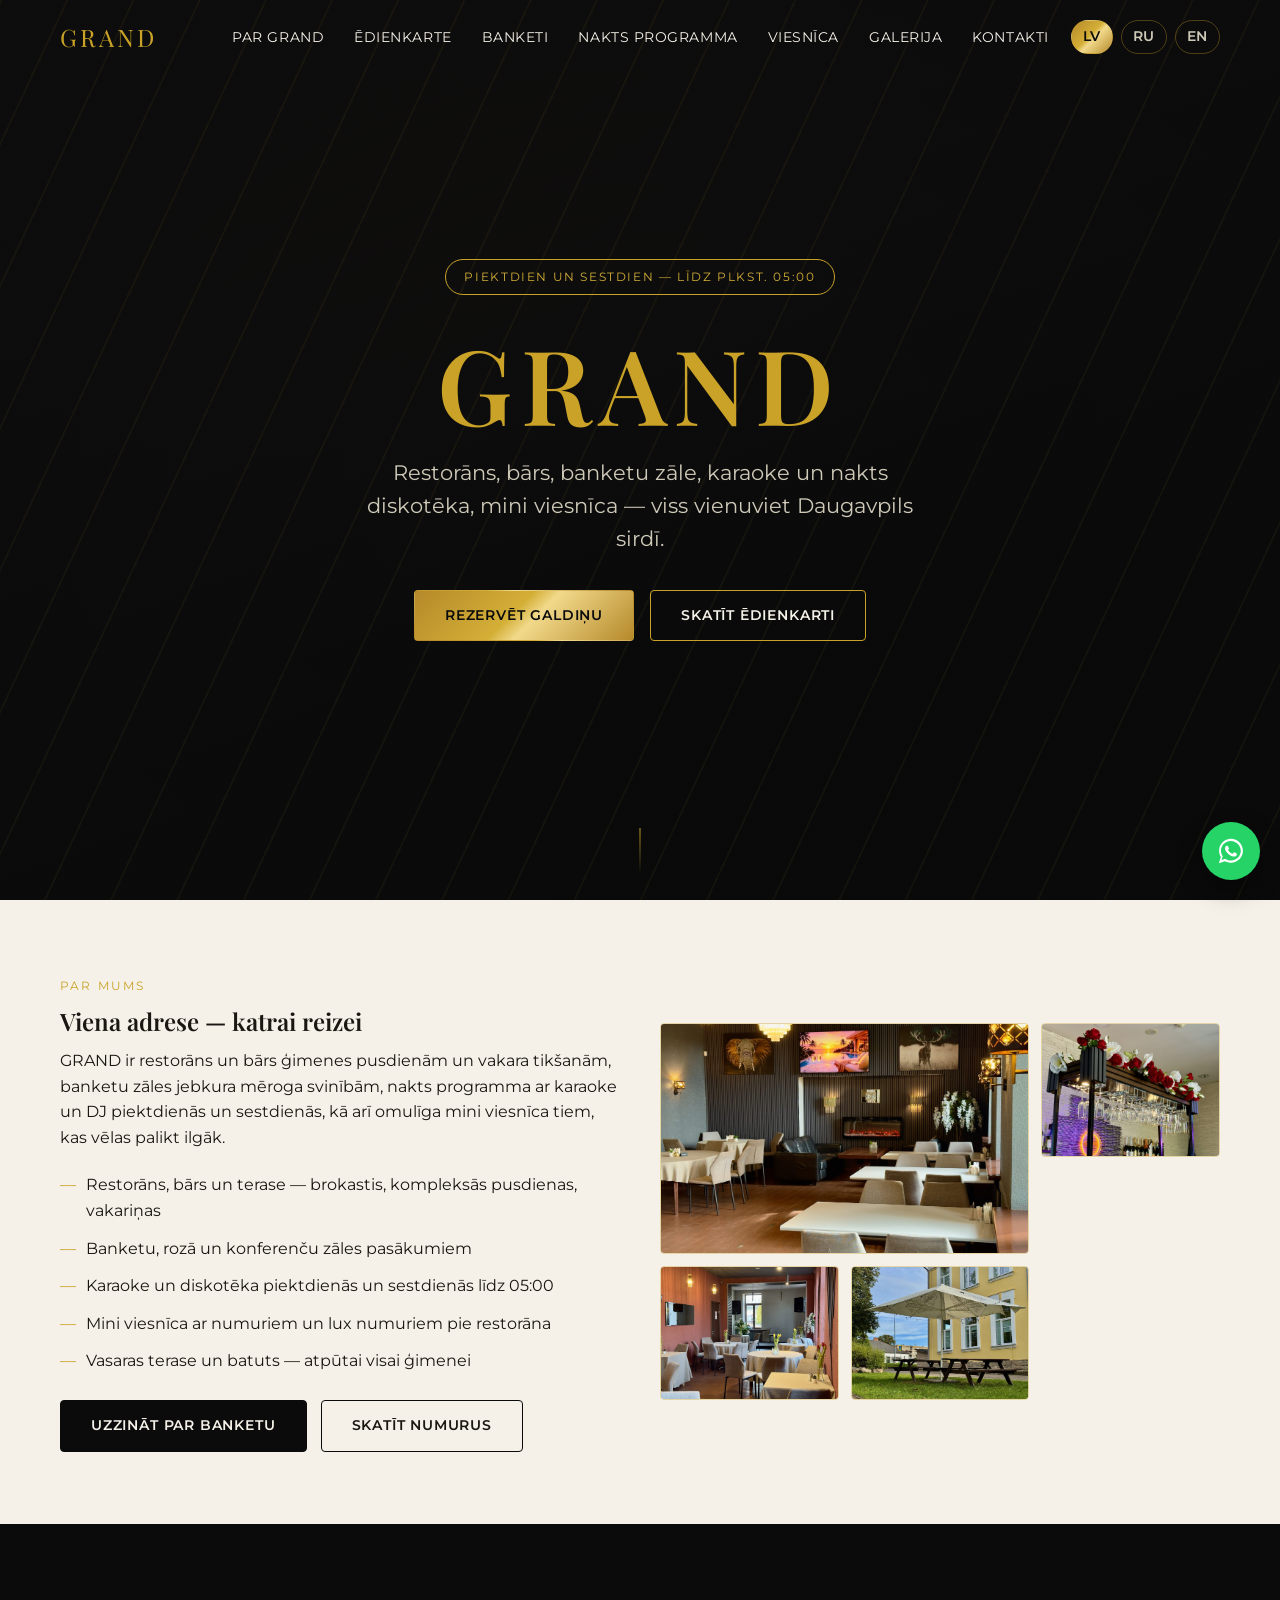
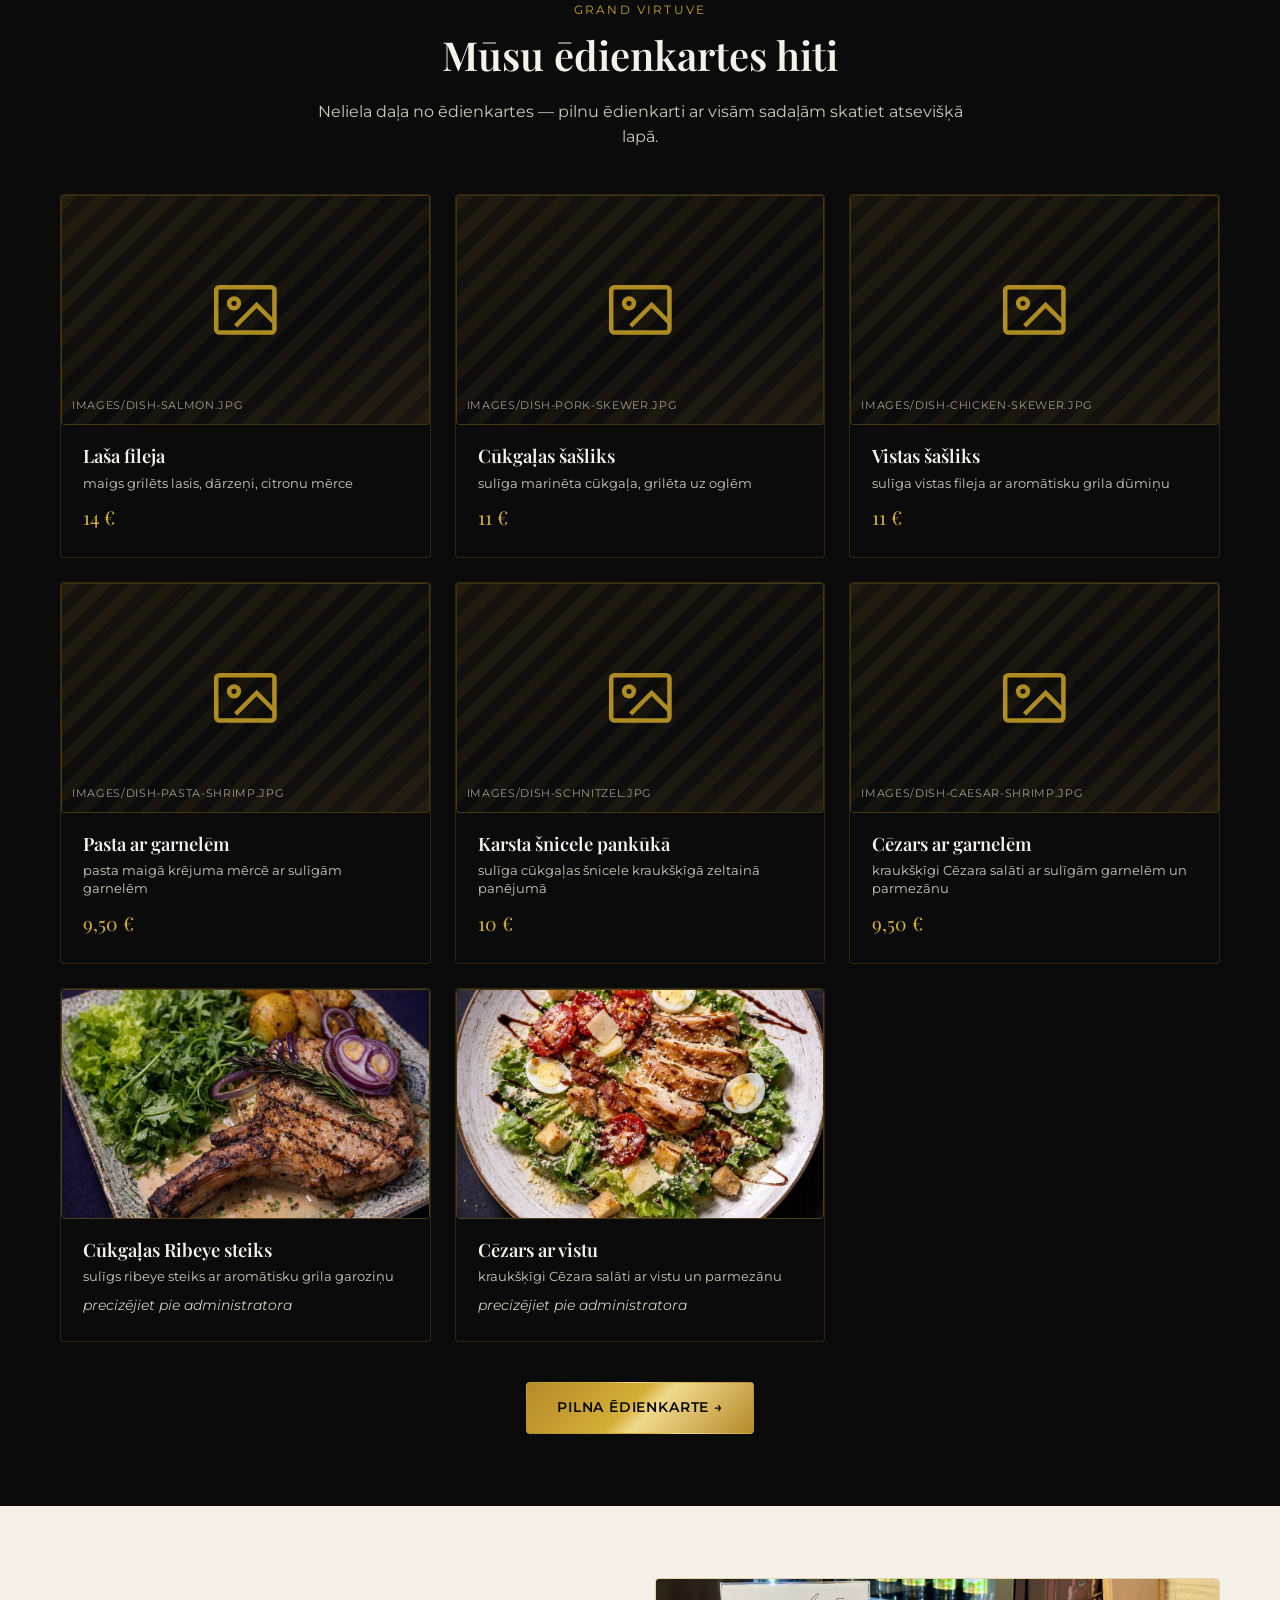
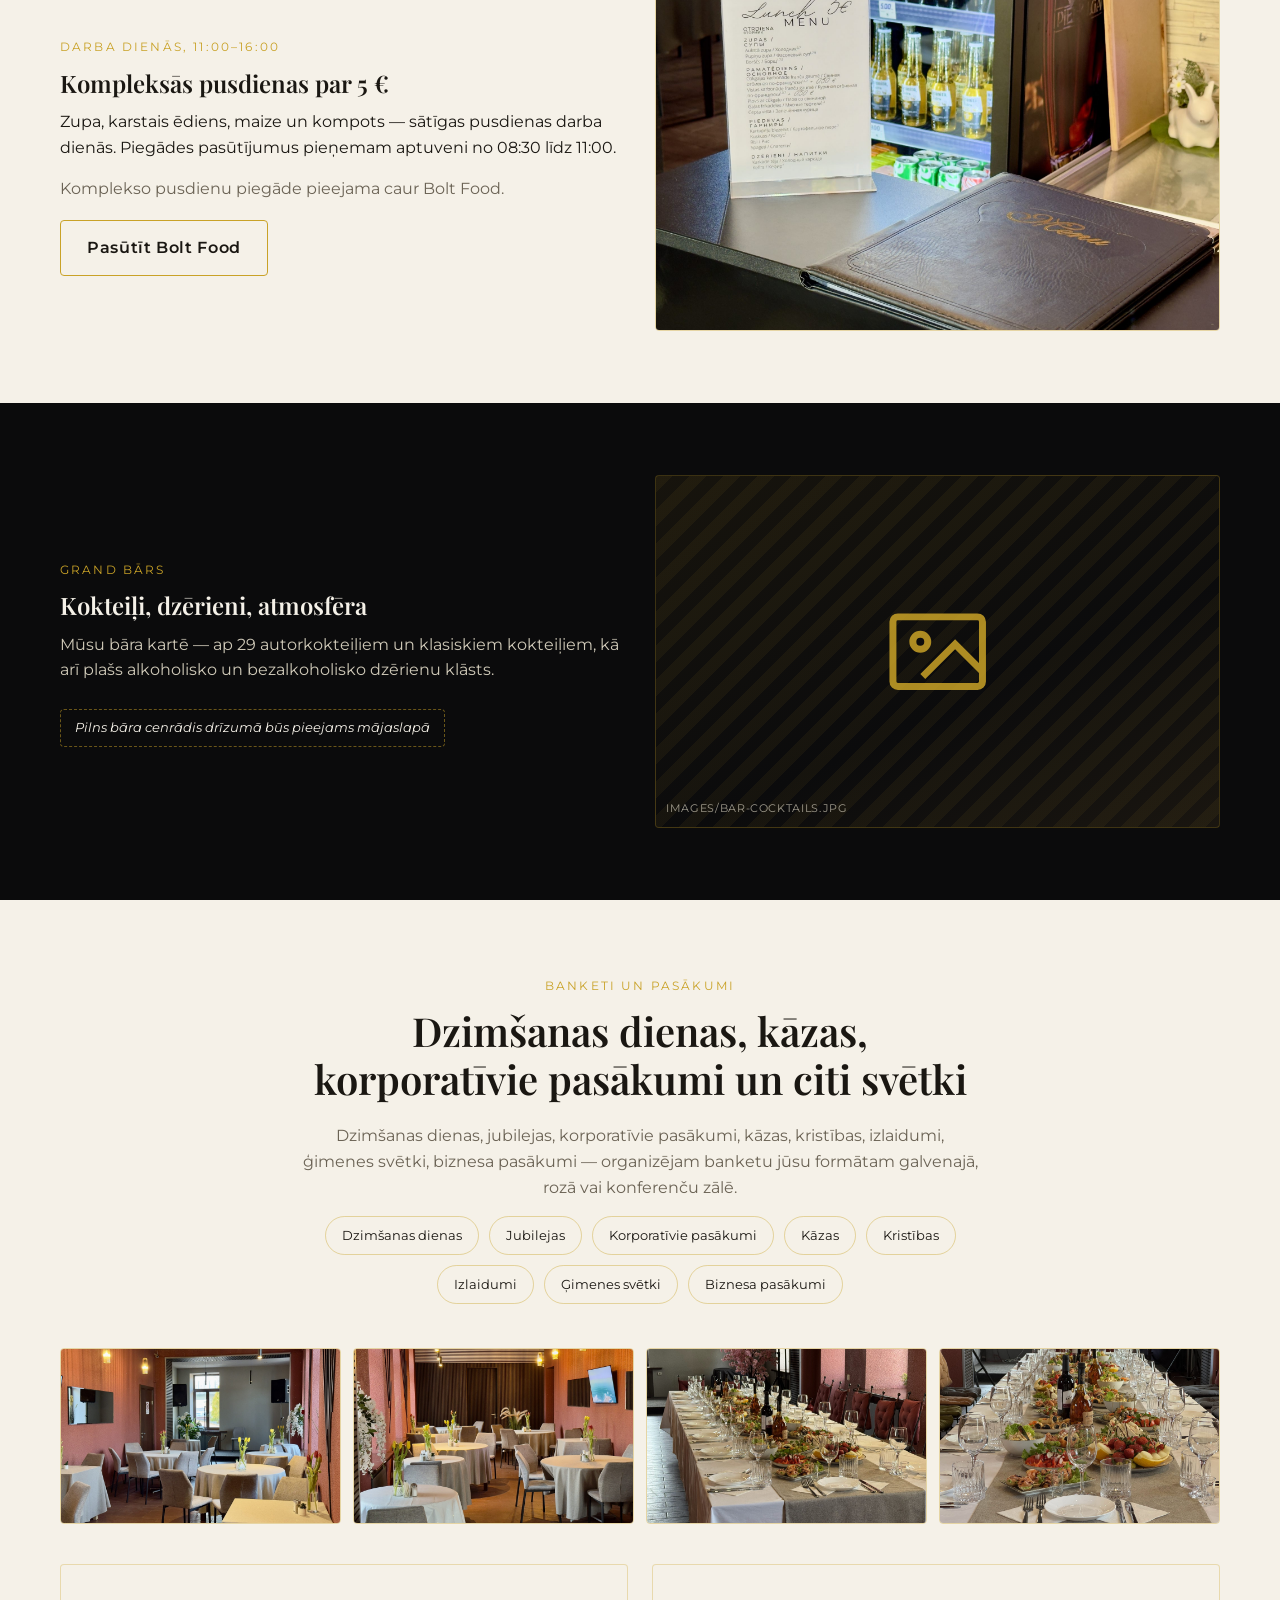
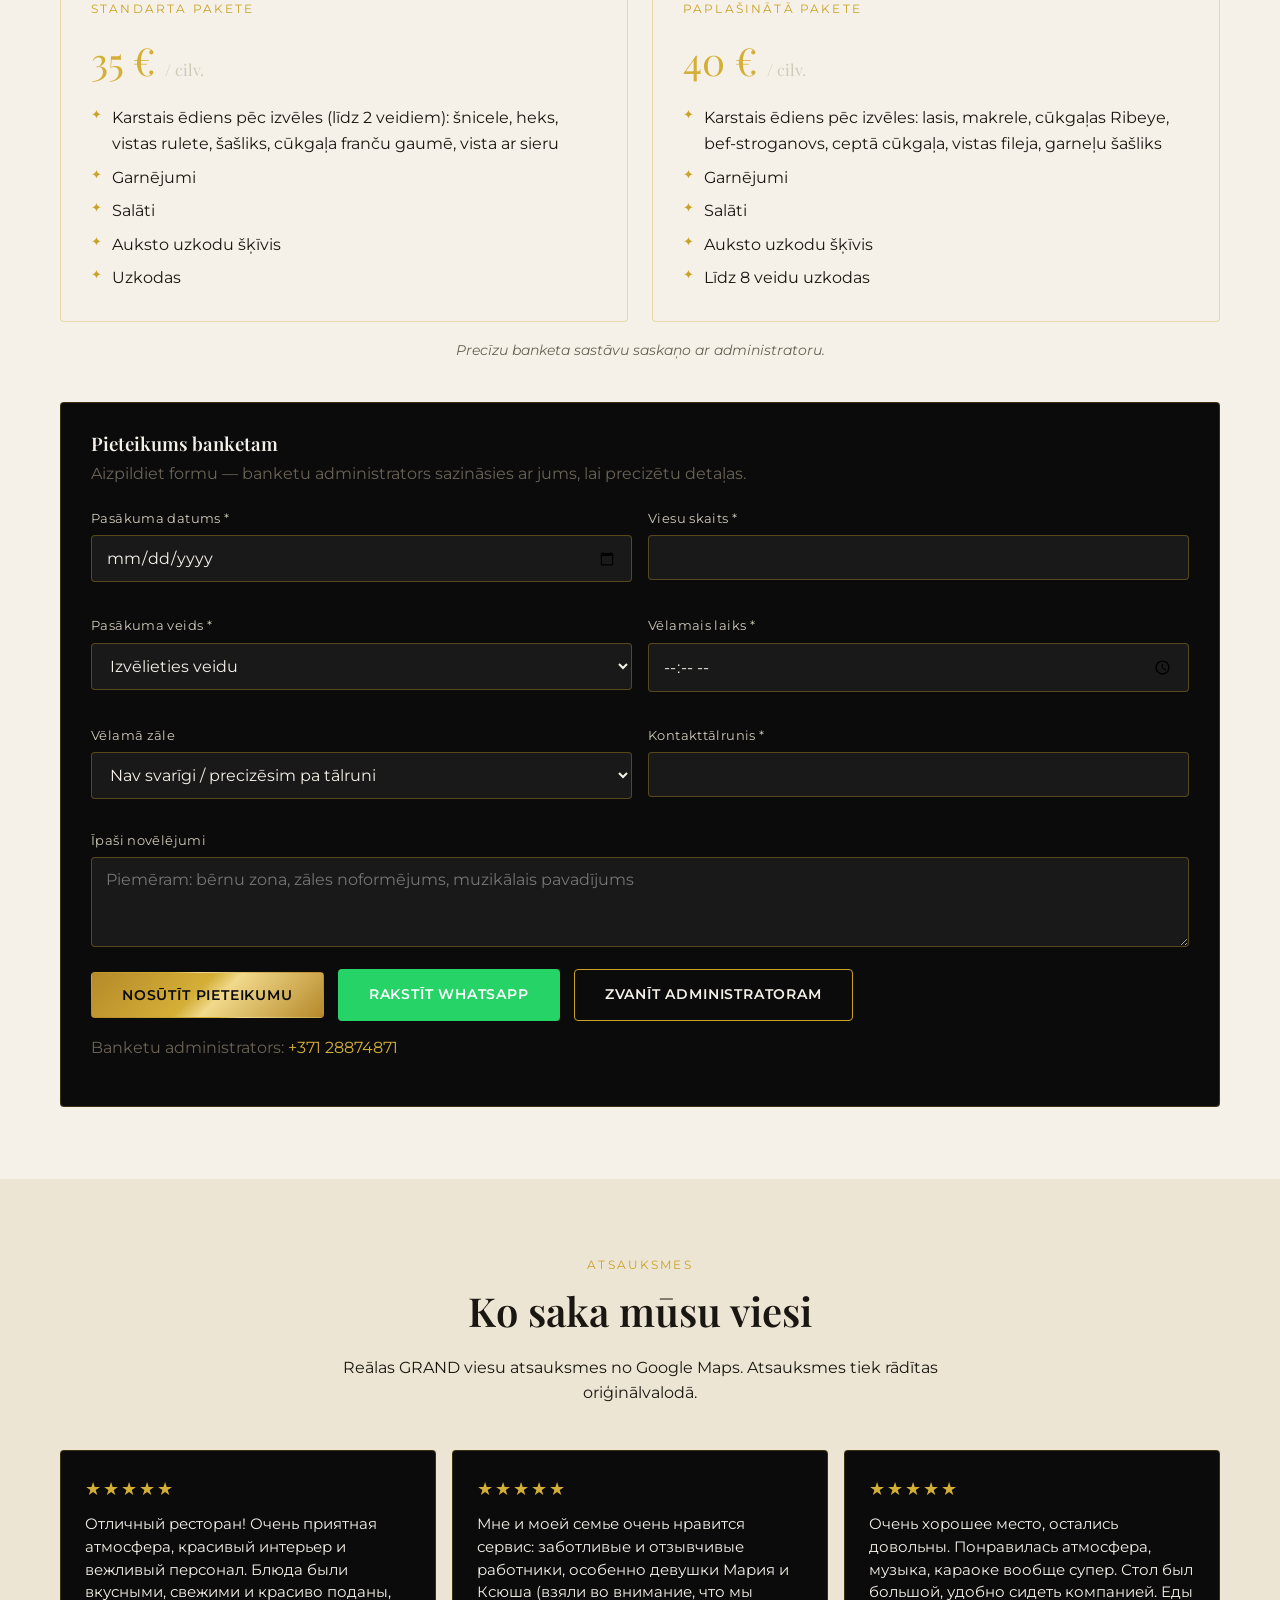
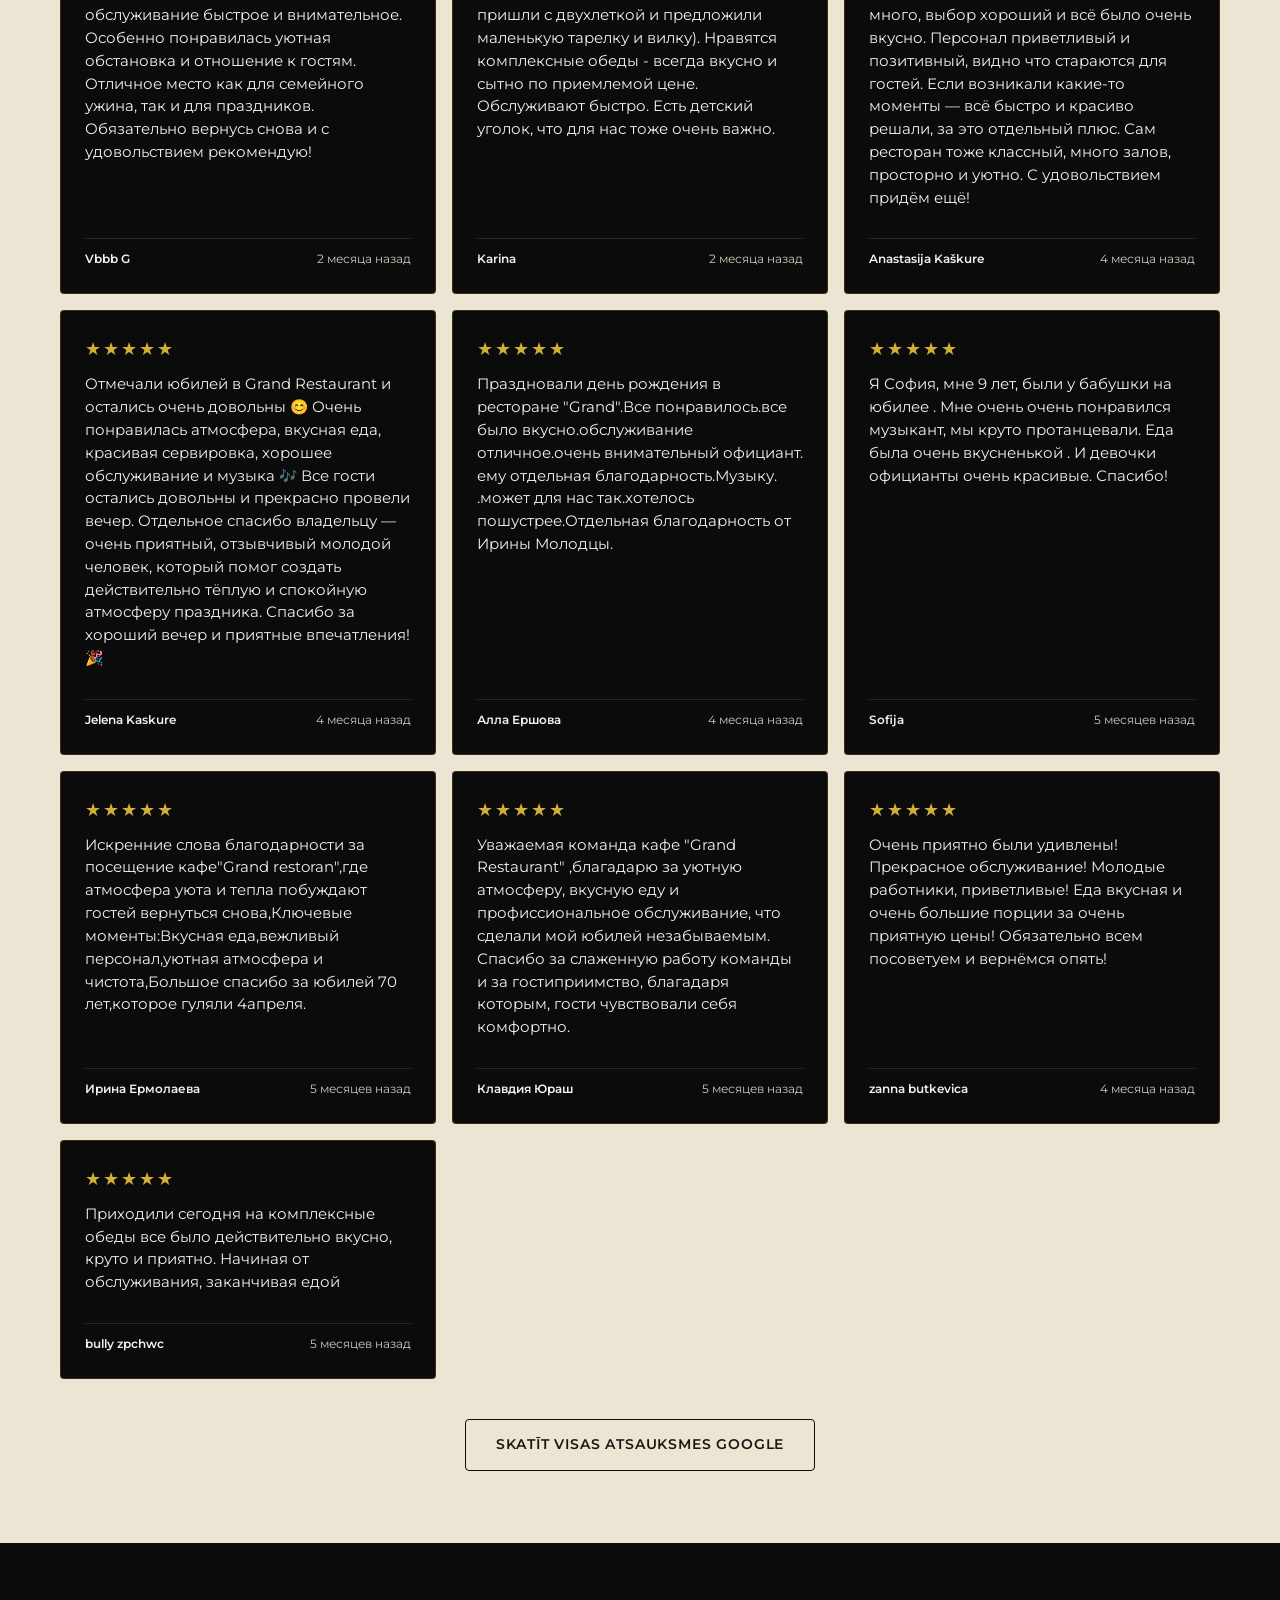
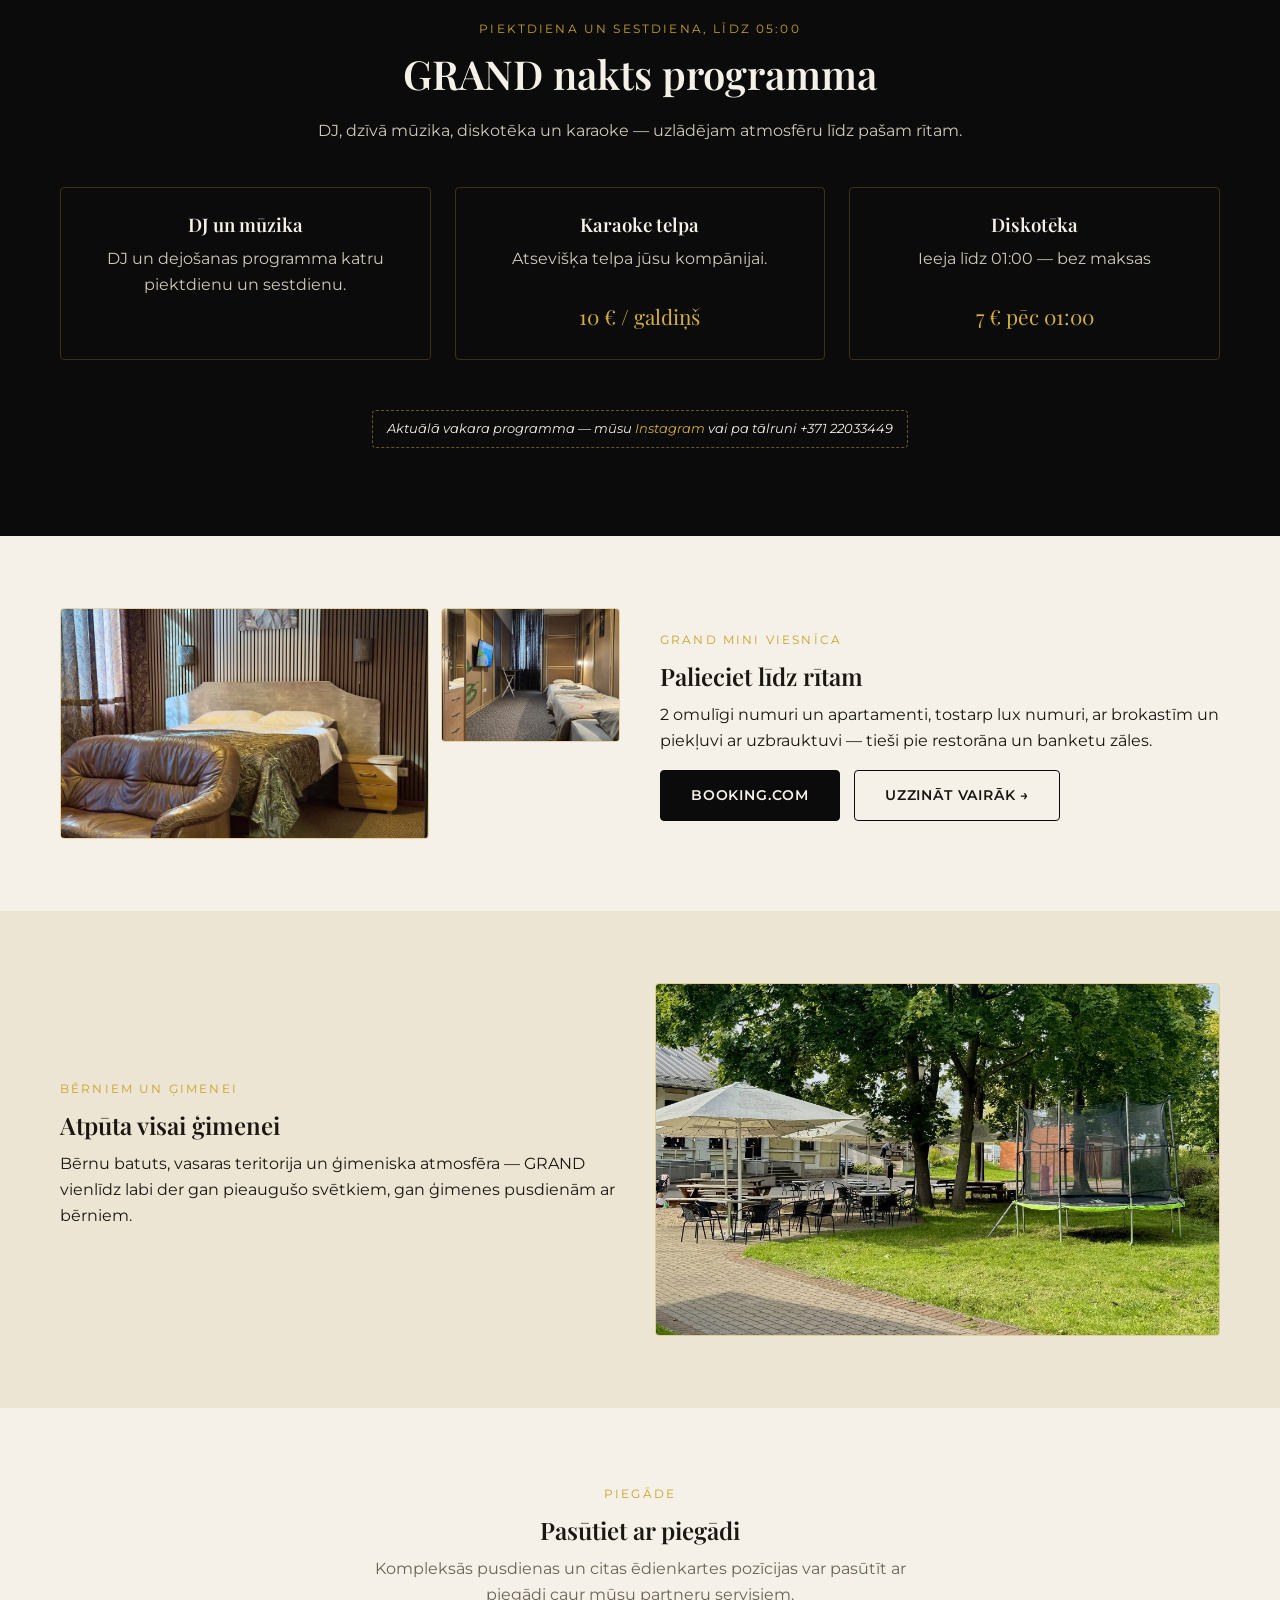
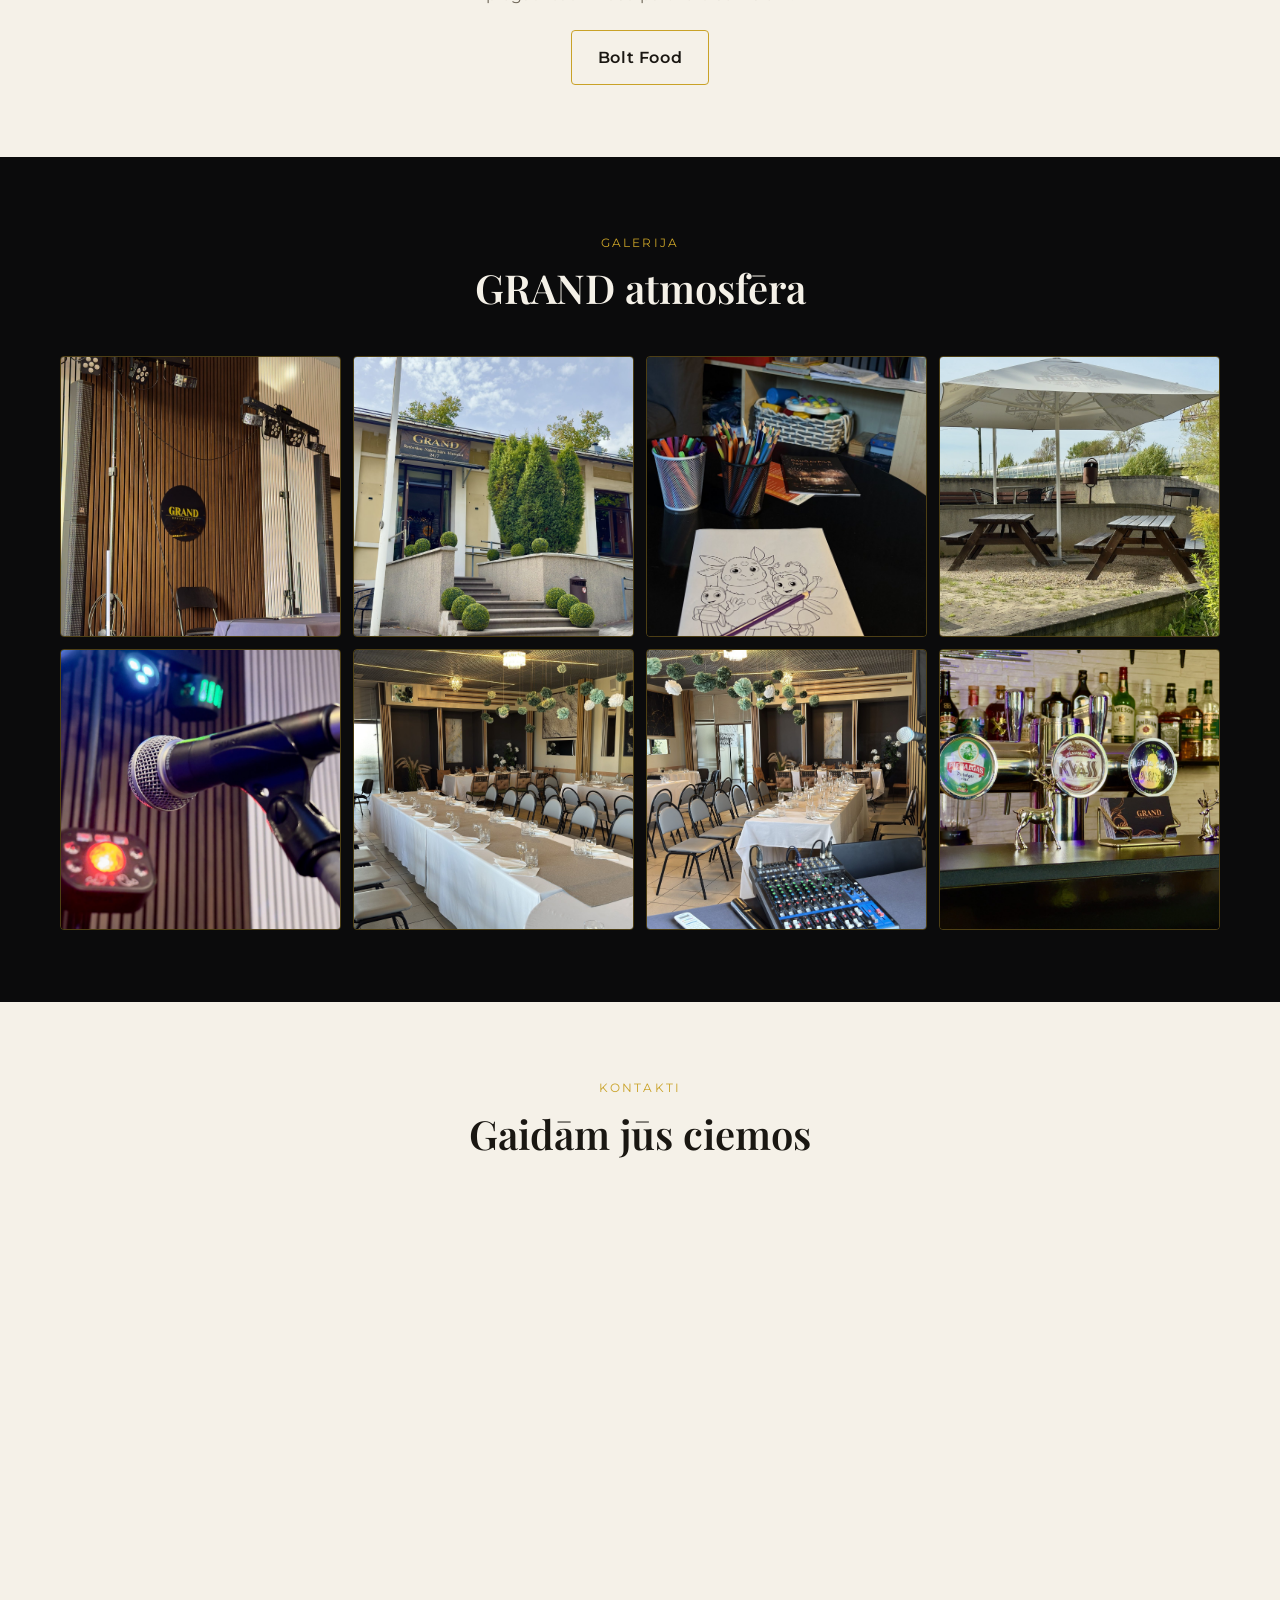
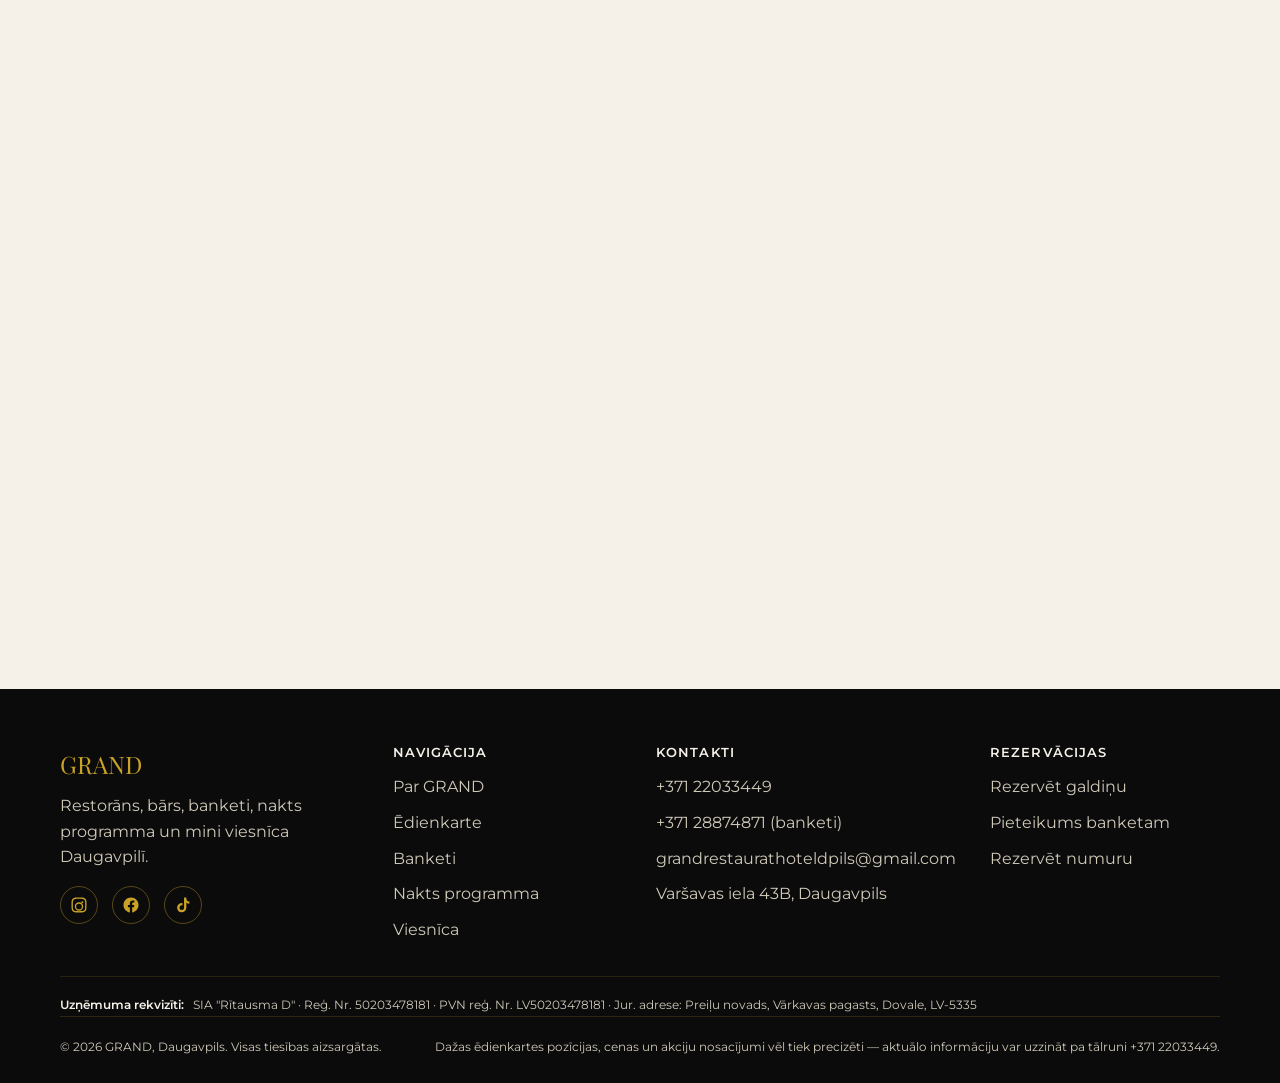
==== commit 6030167b: "Add pork ribeye and chicken Caesar cards to menu hits Add two new dish cards to the homepage "Menu H" ====
--- a/index.html
+++ b/index.html
@@ -154,6 +154,22 @@
             <h3>Cēzars ar garnelēm</h3>
             <p class="dish-description">kraukšķīgi Cēzara salāti ar sulīgām garnelēm un parmezānu</p>
             <div class="menu-card-price">9,50 €</div>
+          </div>
+        </article>
+        <article class="menu-card">
+          <div class="ph ph-wide ph-photo"><img src="/images/dish-pork-ribeye.jpg" alt="Cūkgaļas Ribeye steiks" loading="lazy"></div>
+          <div class="menu-card-body">
+            <h3>Cūkgaļas Ribeye steiks</h3>
+            <p class="dish-description">sulīgs ribeye steiks ar aromātisku grila garoziņu</p>
+            <div class="menu-card-price tbd">precizējiet pie administratora</div>
+          </div>
+        </article>
+        <article class="menu-card">
+          <div class="ph ph-wide ph-photo"><img src="/images/dish-caesar-chicken.jpg" alt="Cēzars ar vistu" loading="lazy"></div>
+          <div class="menu-card-body">
+            <h3>Cēzars ar vistu</h3>
+            <p class="dish-description">kraukšķīgi Cēzara salāti ar vistu un parmezānu</p>
+            <div class="menu-card-price tbd">precizējiet pie administratora</div>
           </div>
         </article>
       </div>
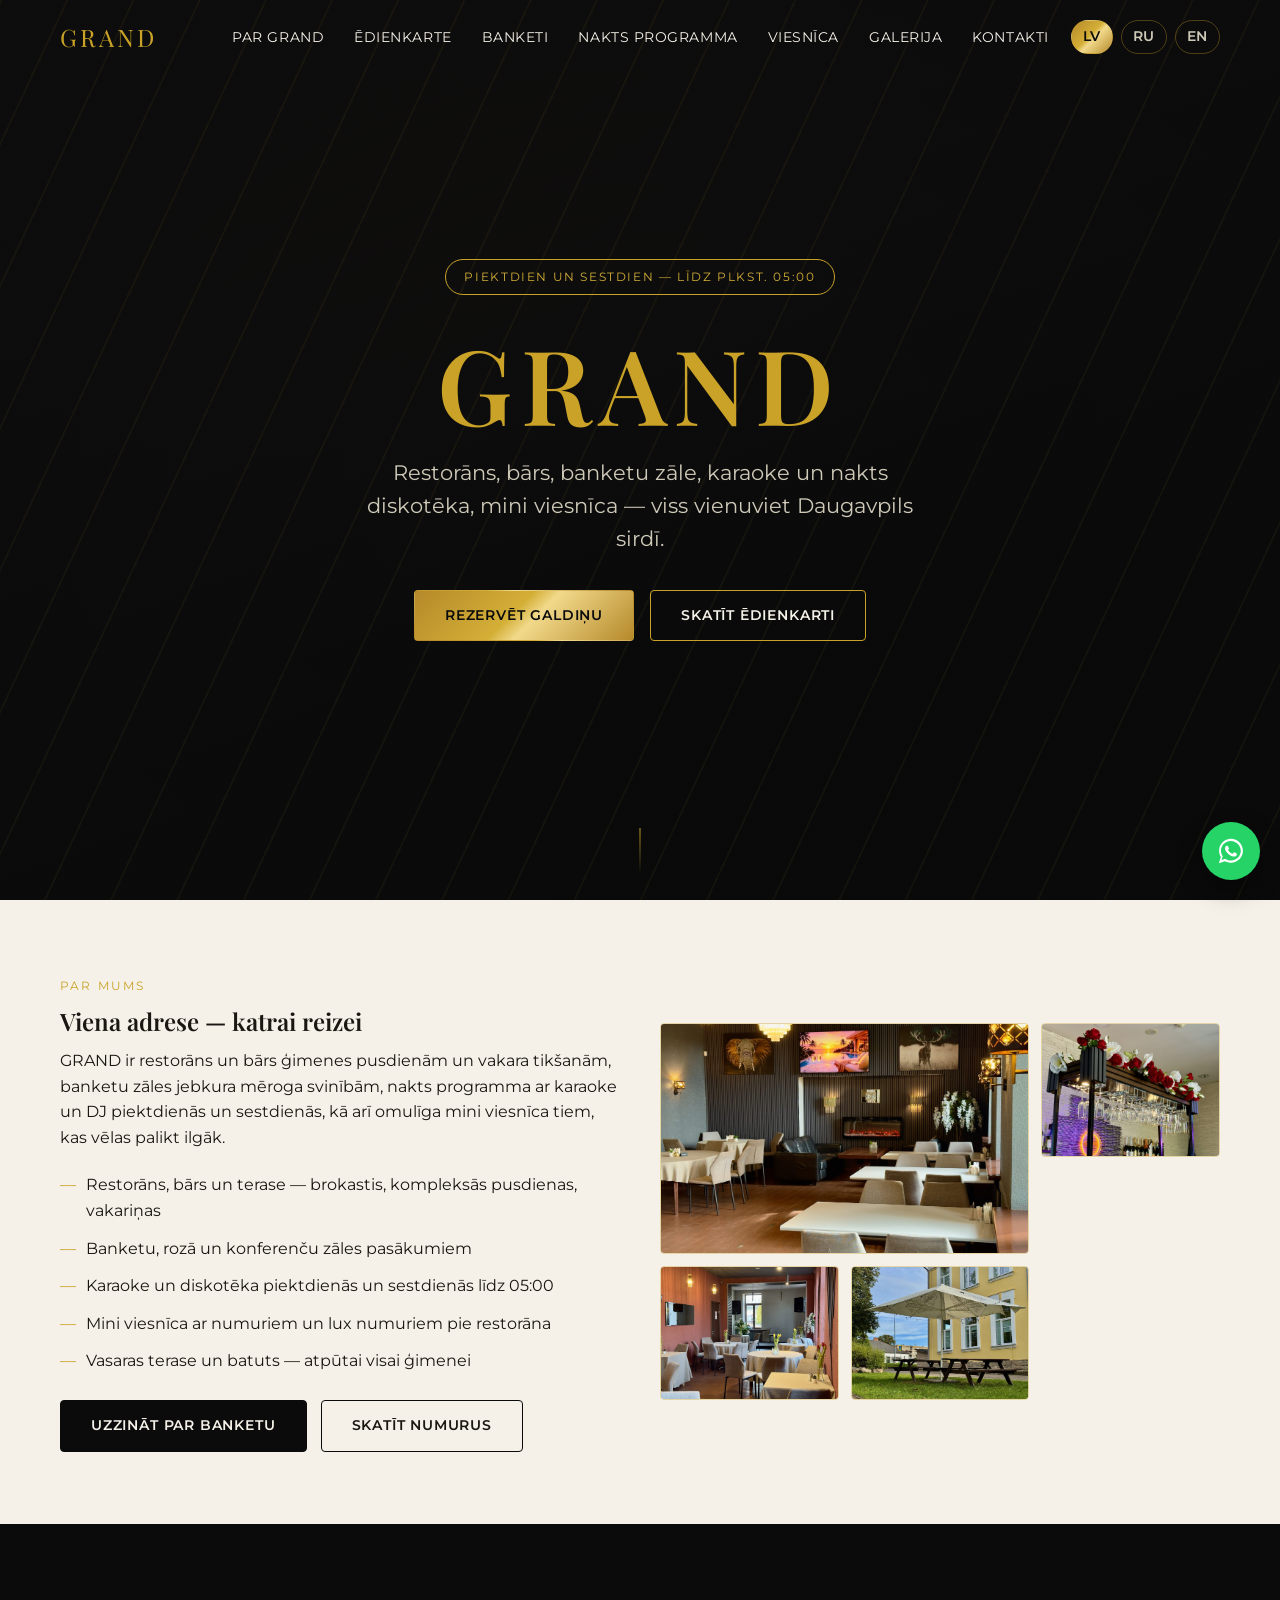
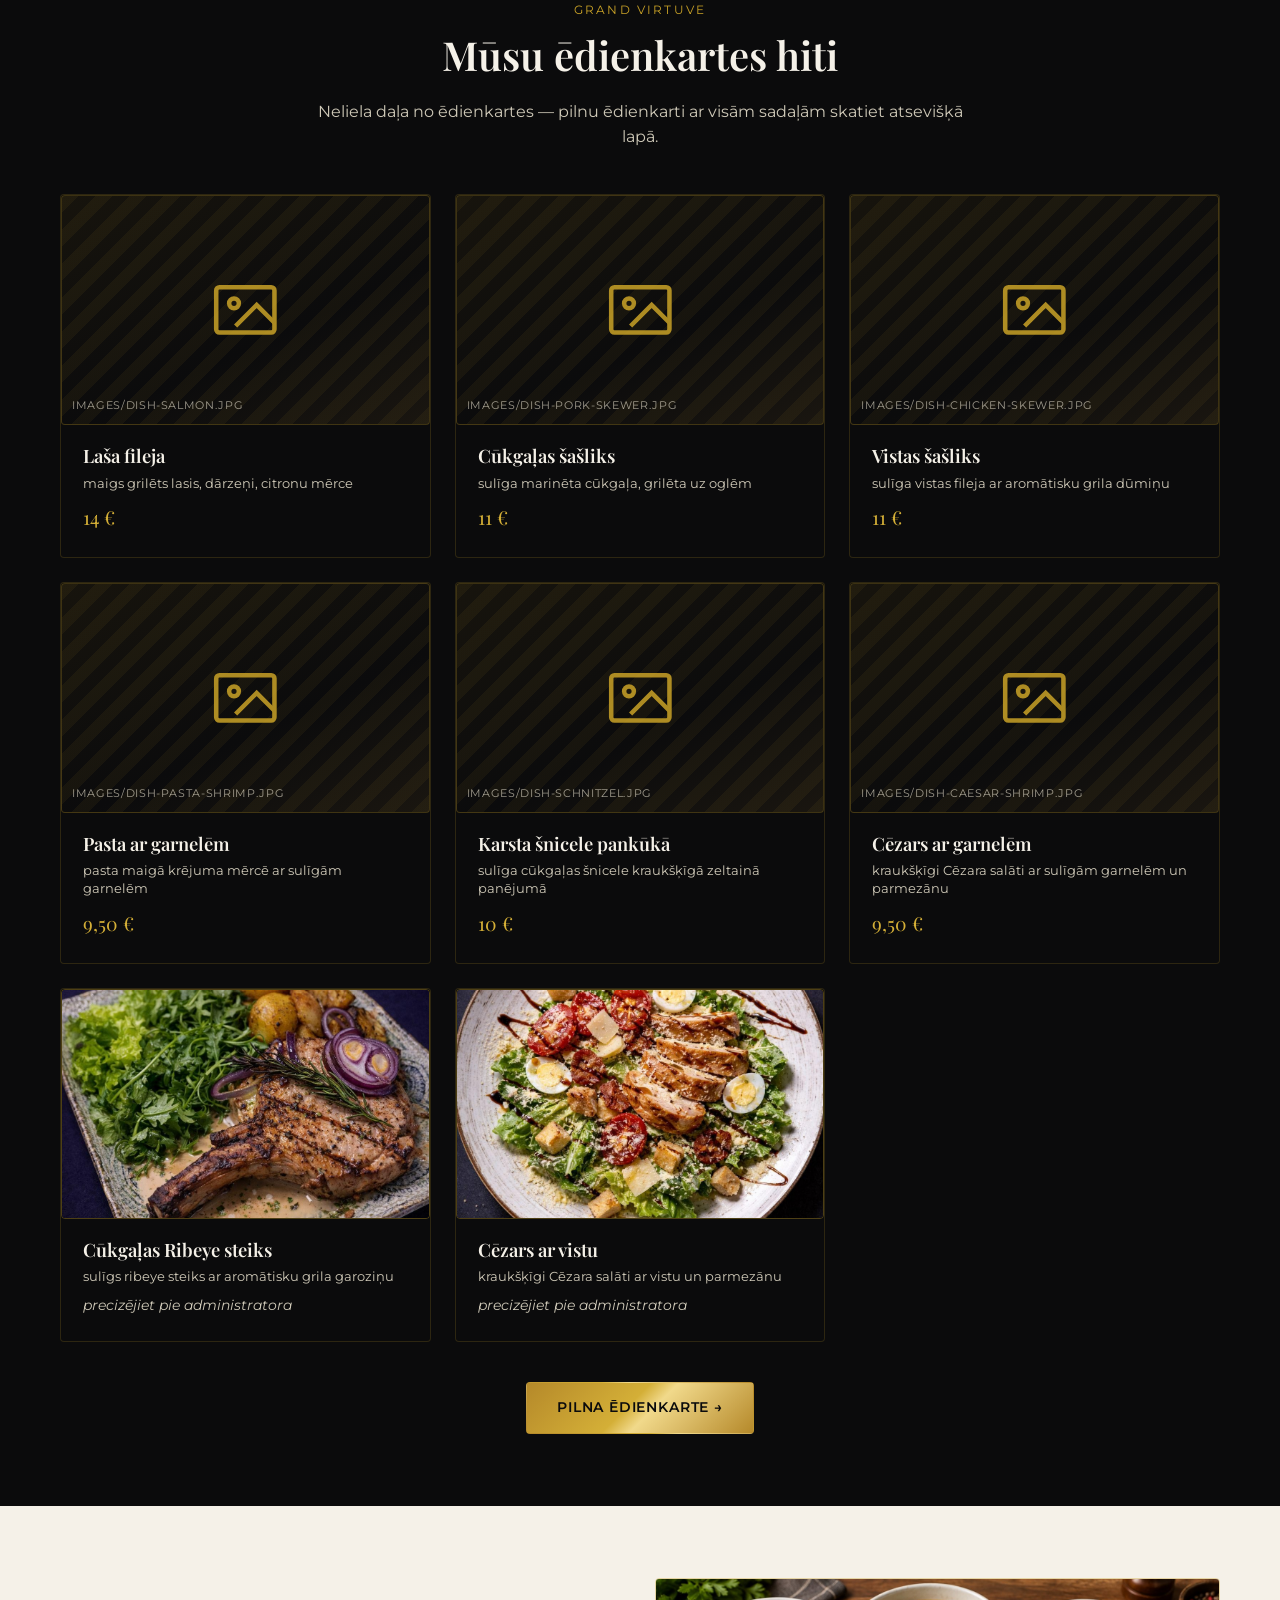
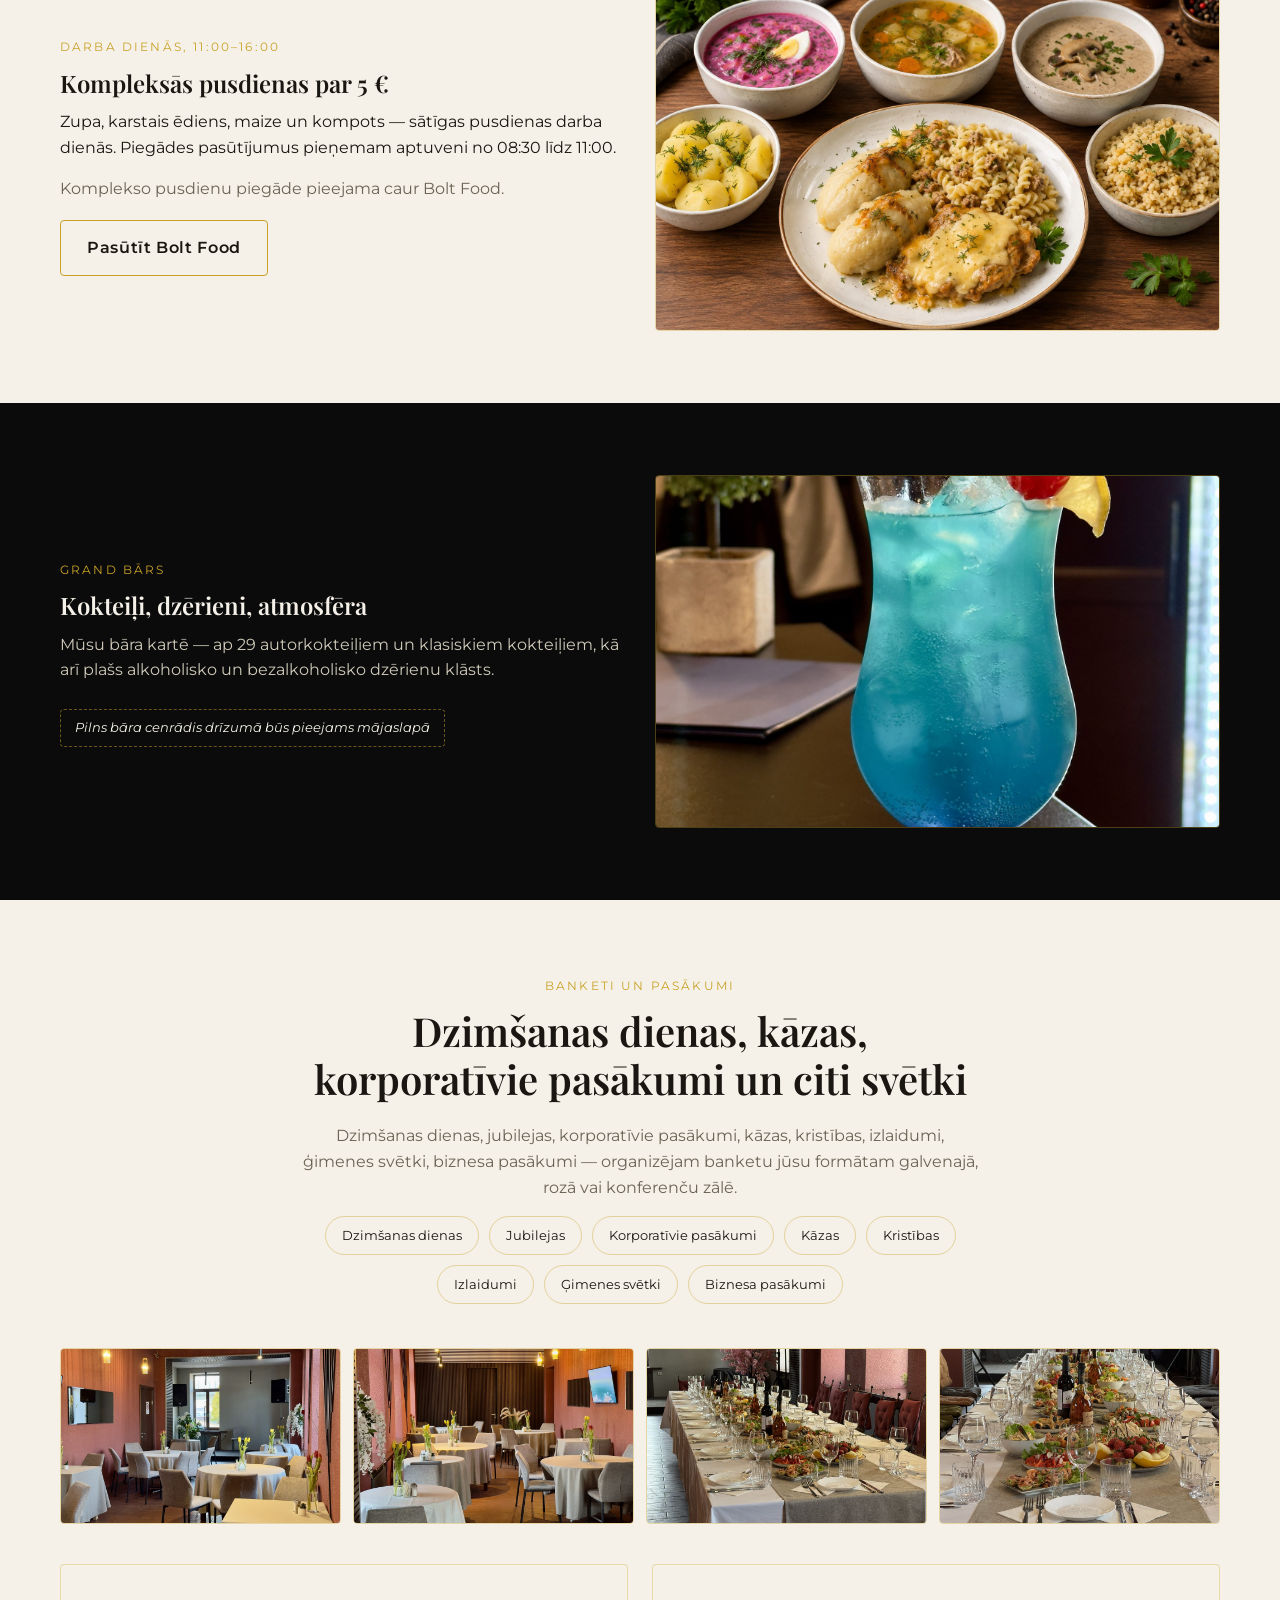
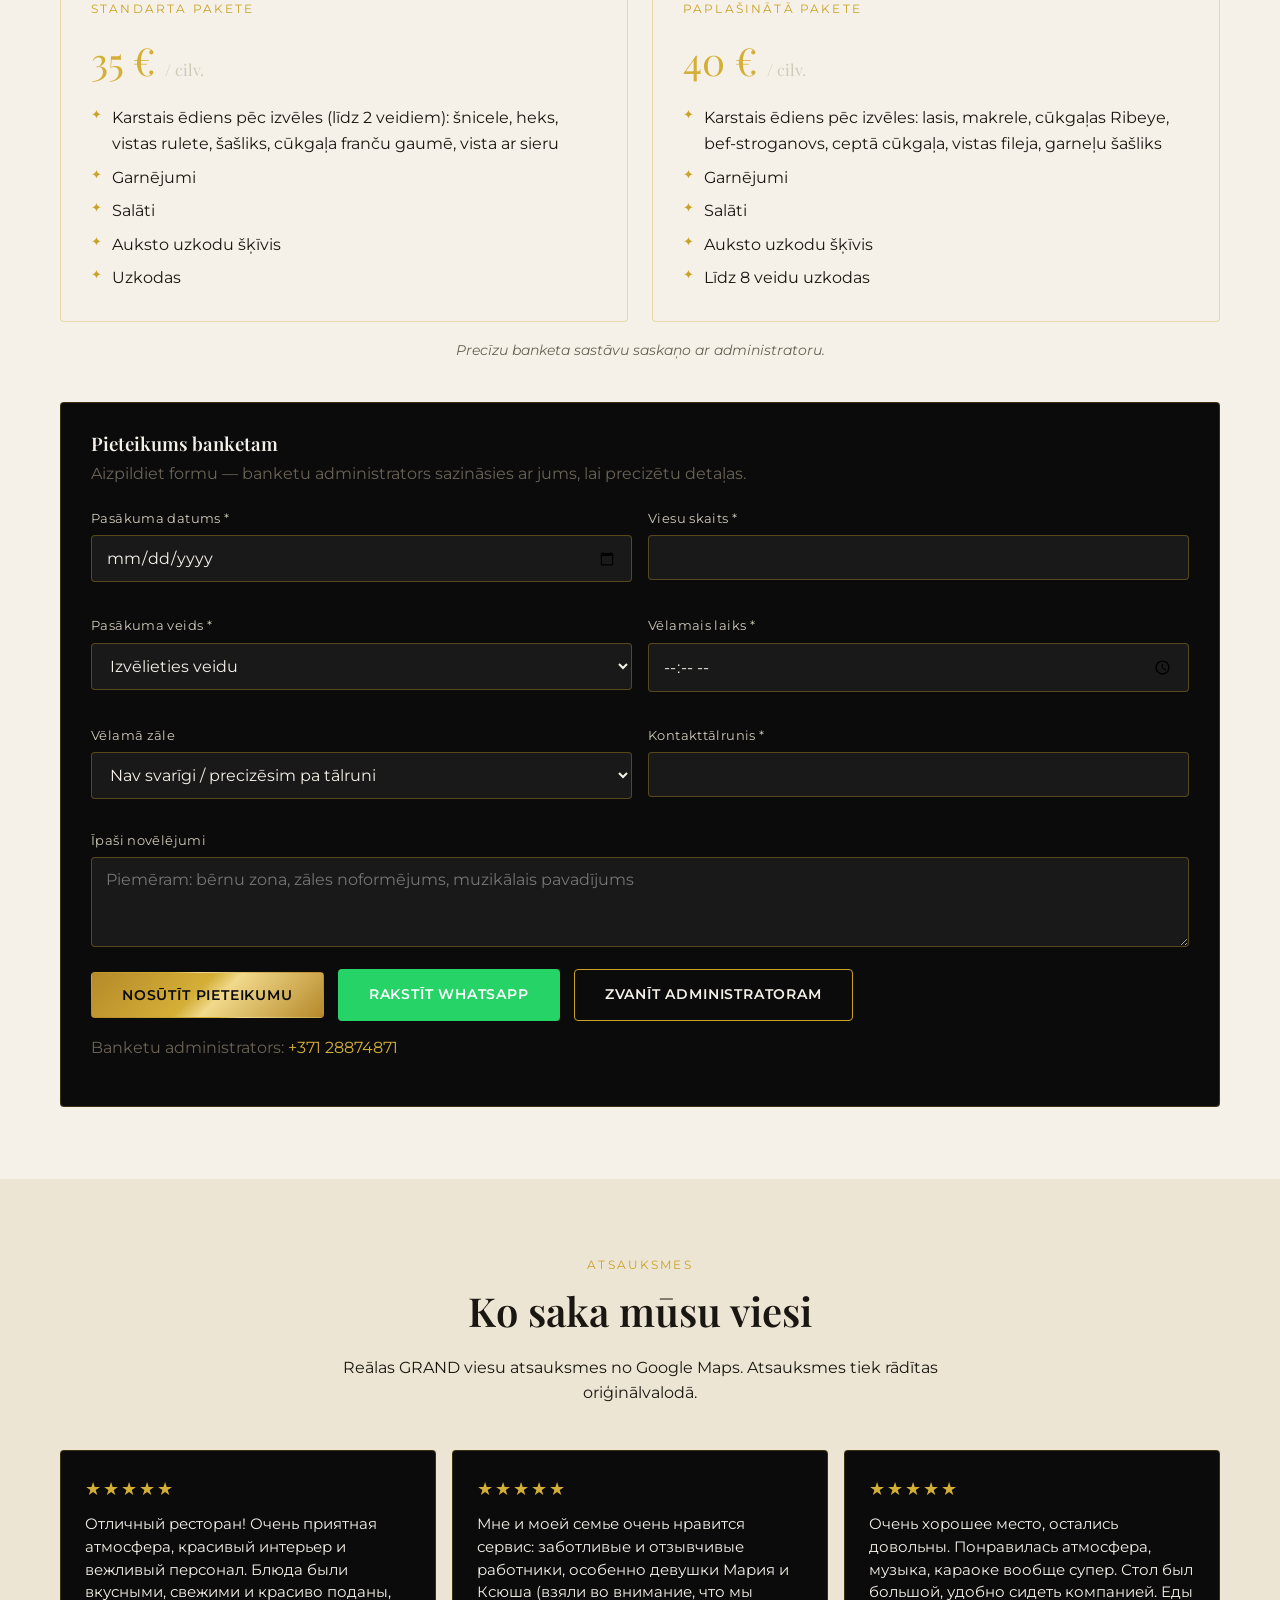
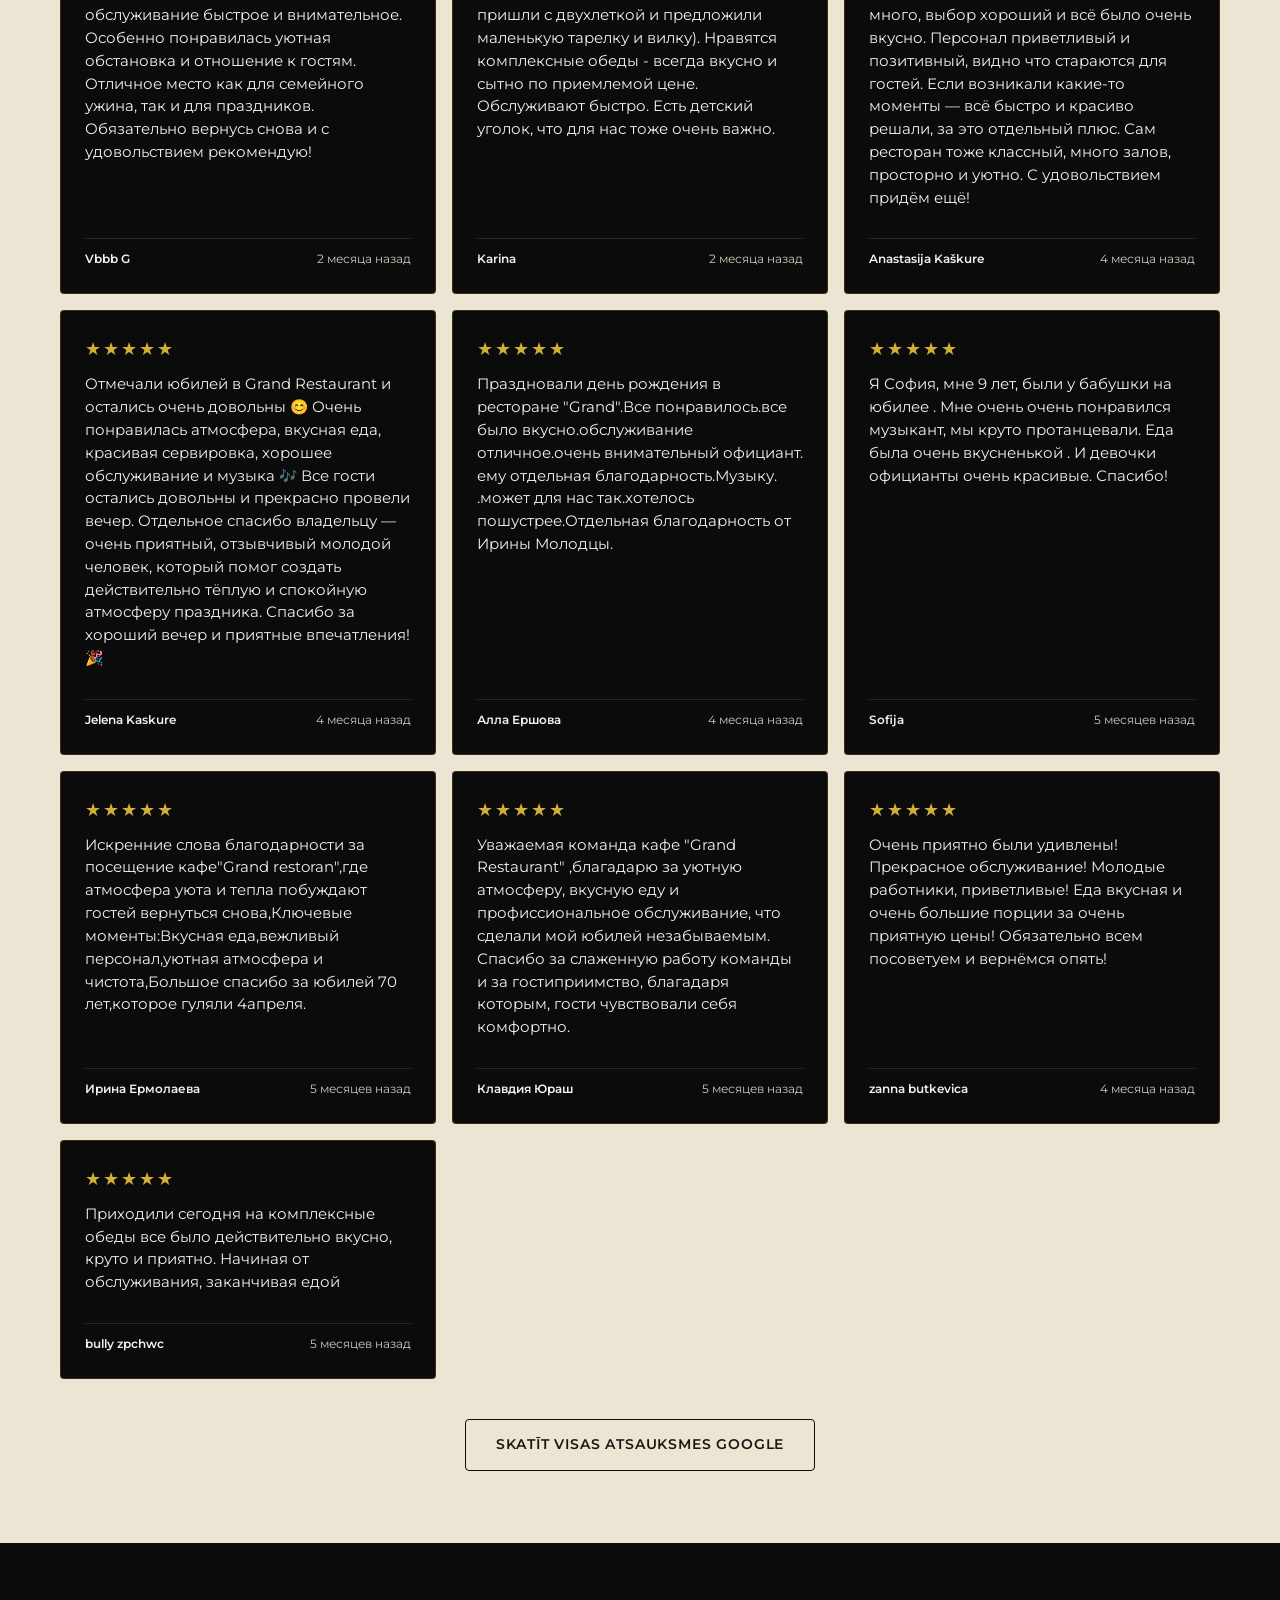
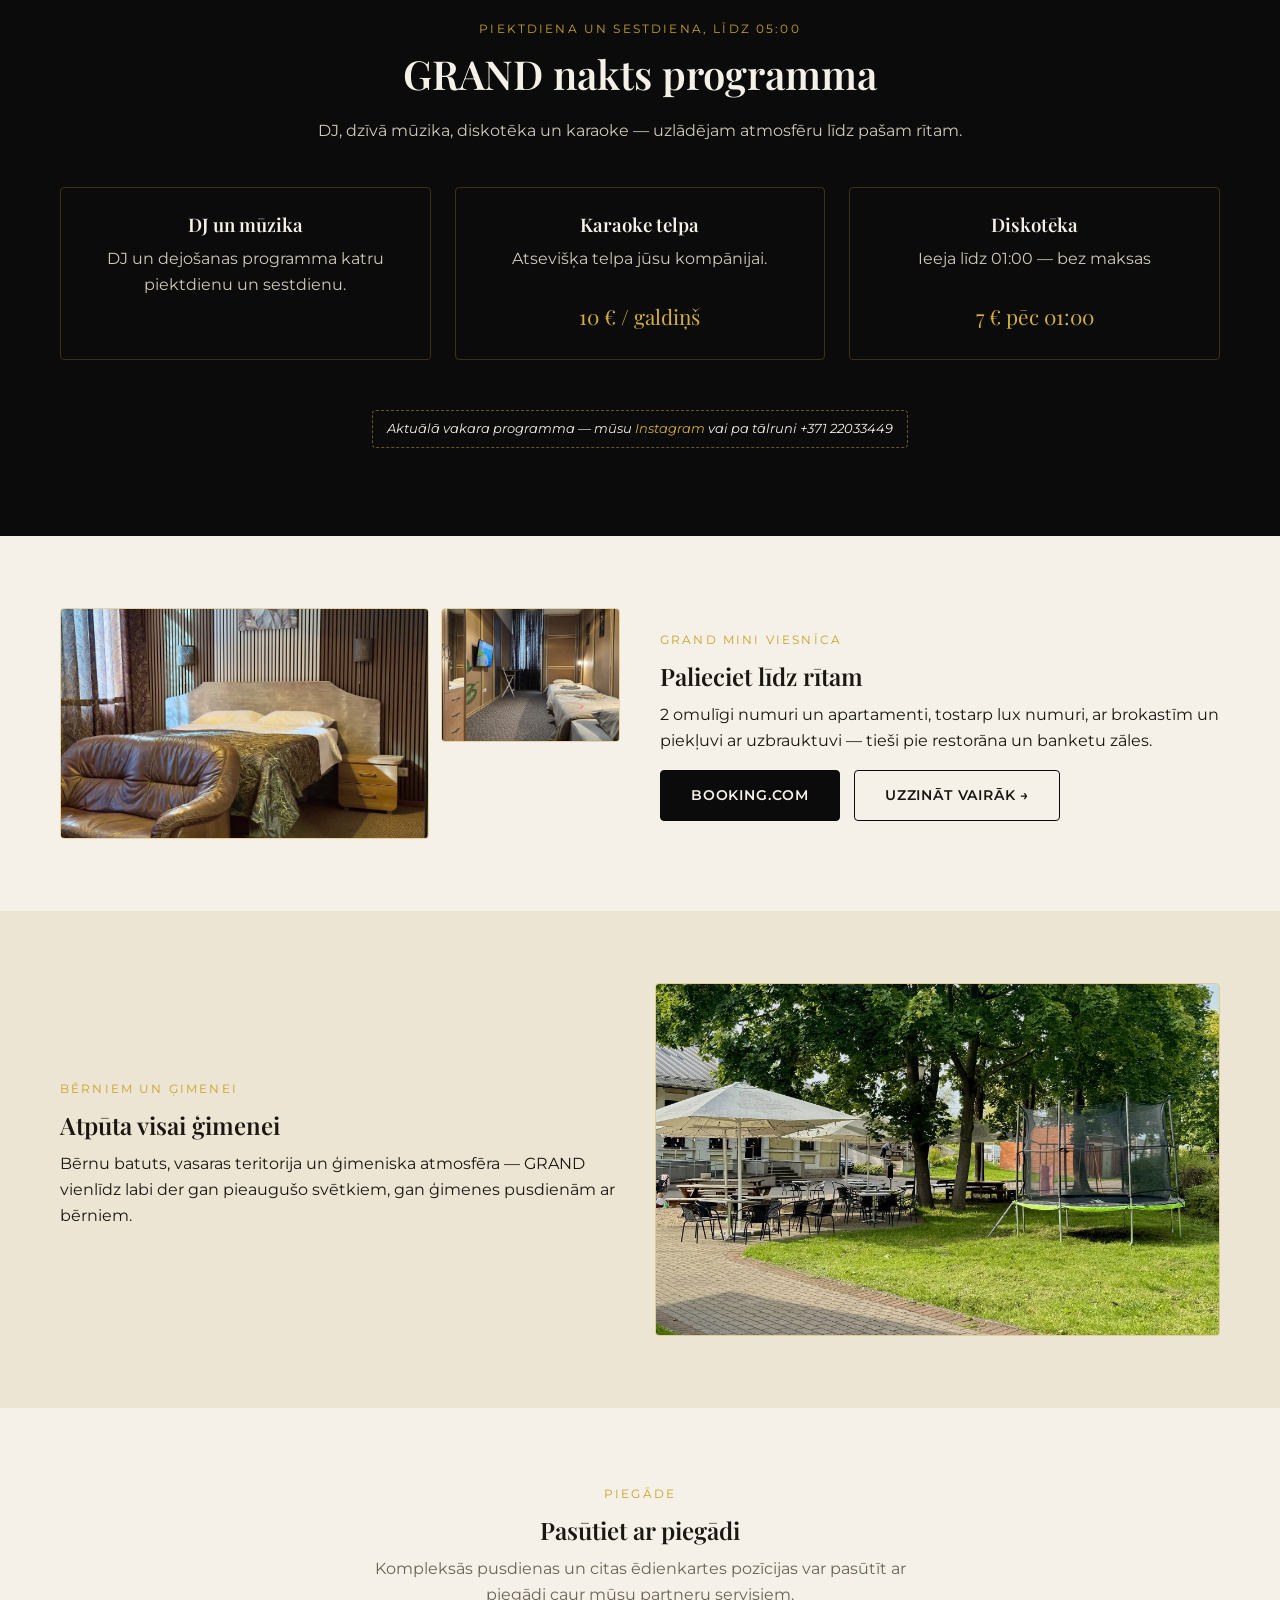
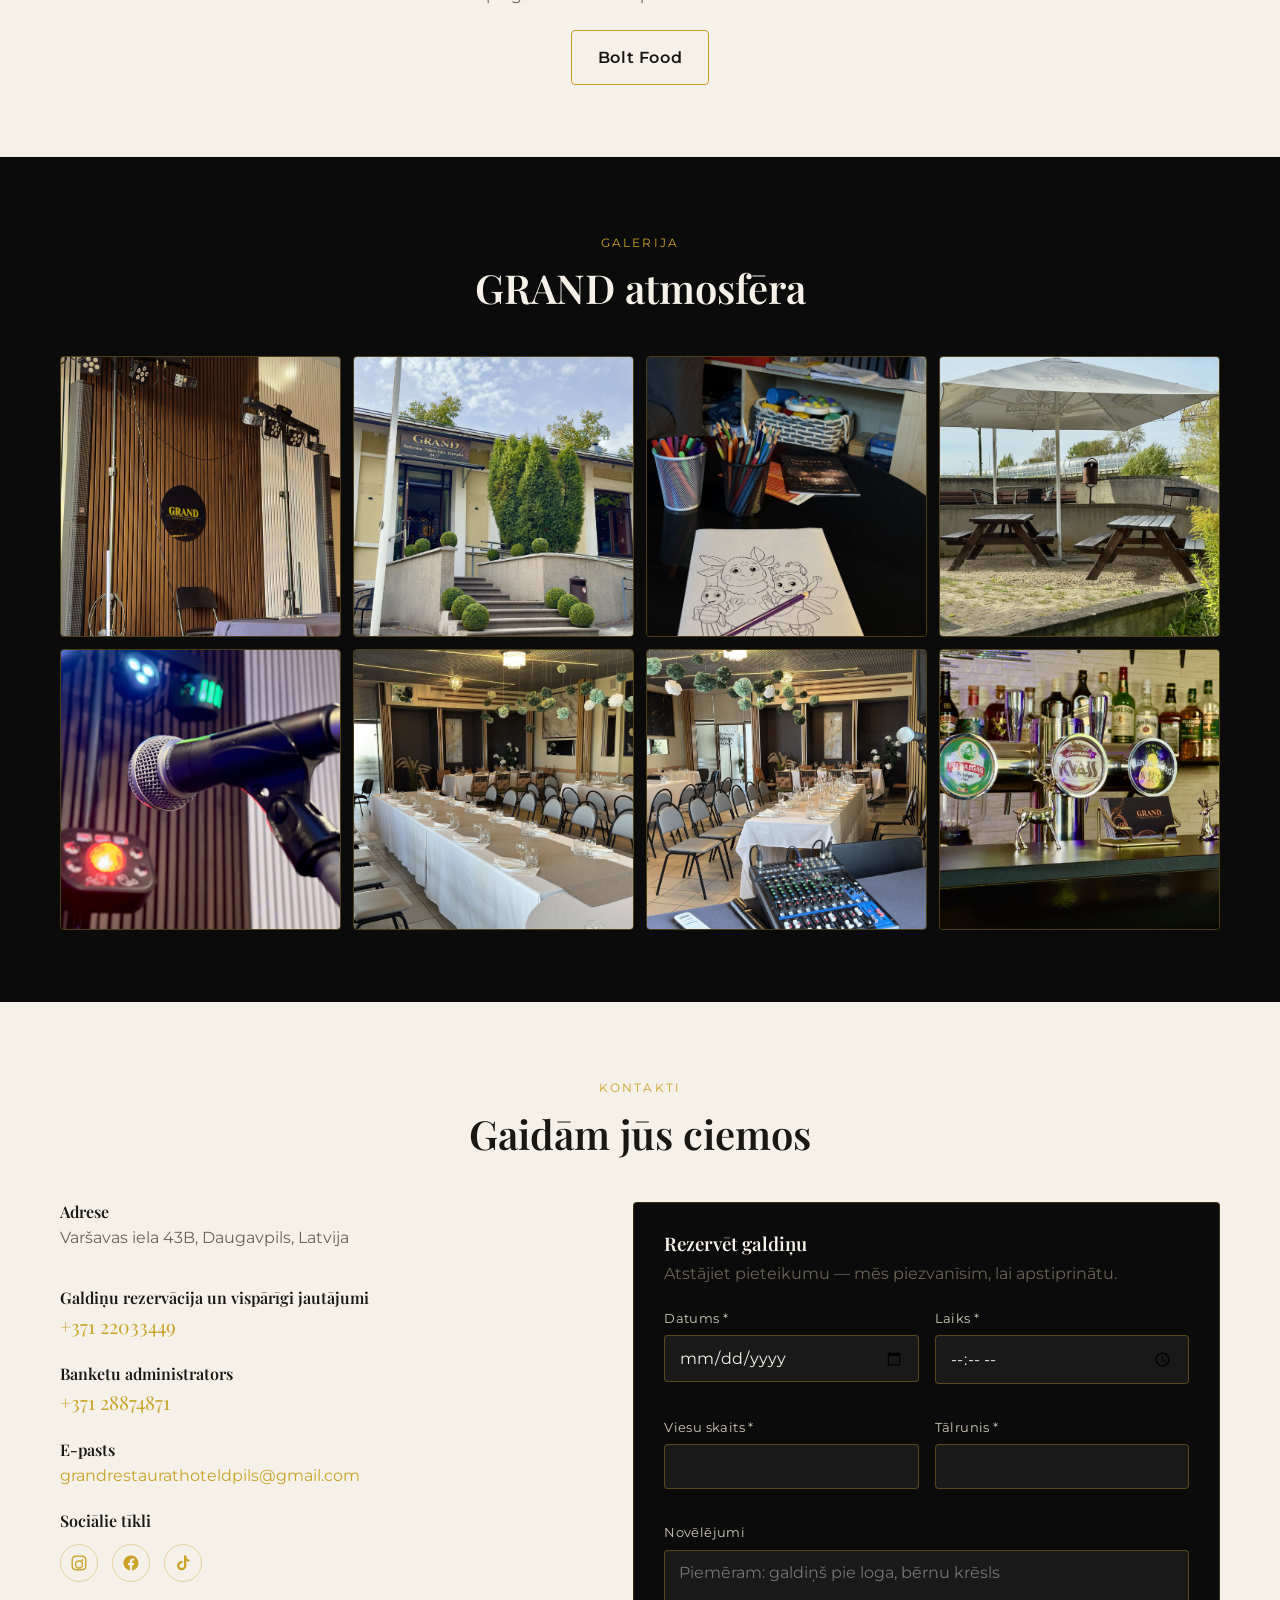
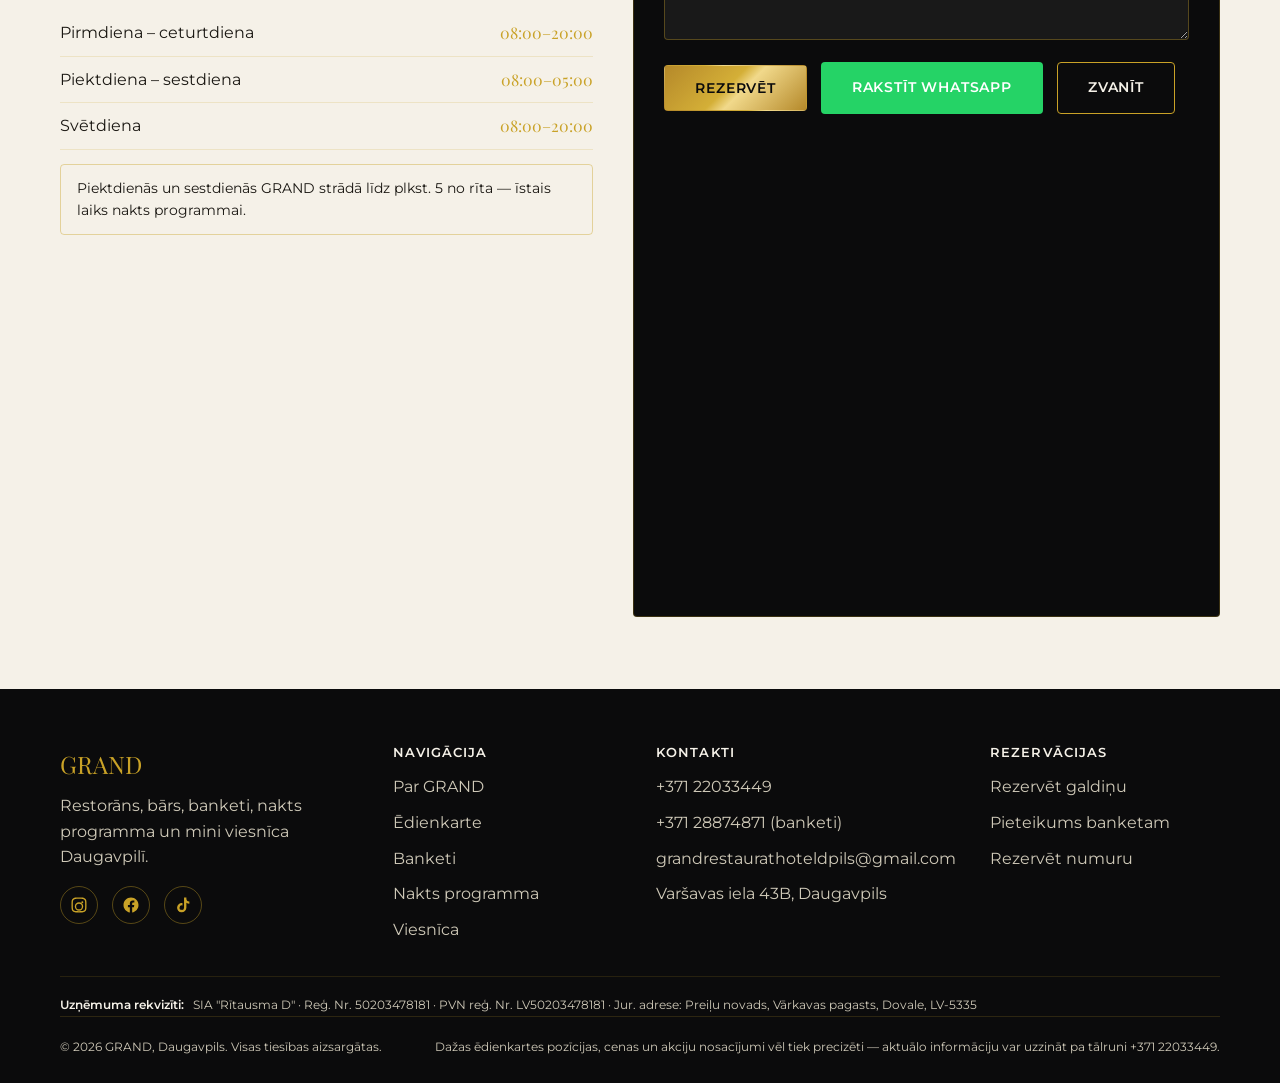
==== commit d98ab7c9: "Add bar cocktail photo, upgrade the lunch-set photo Replace the bar-cocktails.jpg placeholder (LV/RU" ====
--- a/index.html
+++ b/index.html
@@ -201,10 +201,7 @@
   <section class="section section-dark">
     <div class="container">
       <div class="info-strip reverse">
-        <div class="ph ph-wide reveal">
-          <svg viewBox="0 0 24 24" fill="none" stroke="currentColor" stroke-width="1.4"><rect x="3" y="5" width="18" height="14" rx="1"/><circle cx="8.5" cy="10" r="1.5"/><path d="M21 16l-5.5-5.5L9 17"/></svg>
-          <span class="ph-label">images/bar-cocktails.jpg</span>
-        </div>
+        <div class="ph ph-wide ph-photo reveal"><img src="/images/bar-cocktails.jpg" alt="GRAND bāra kokteilis" loading="lazy"></div>
         <div class="reveal">
           <span class="section-eyebrow">GRAND bārs</span>
           <h2>Kokteiļi, dzērieni, atmosfēra</h2>
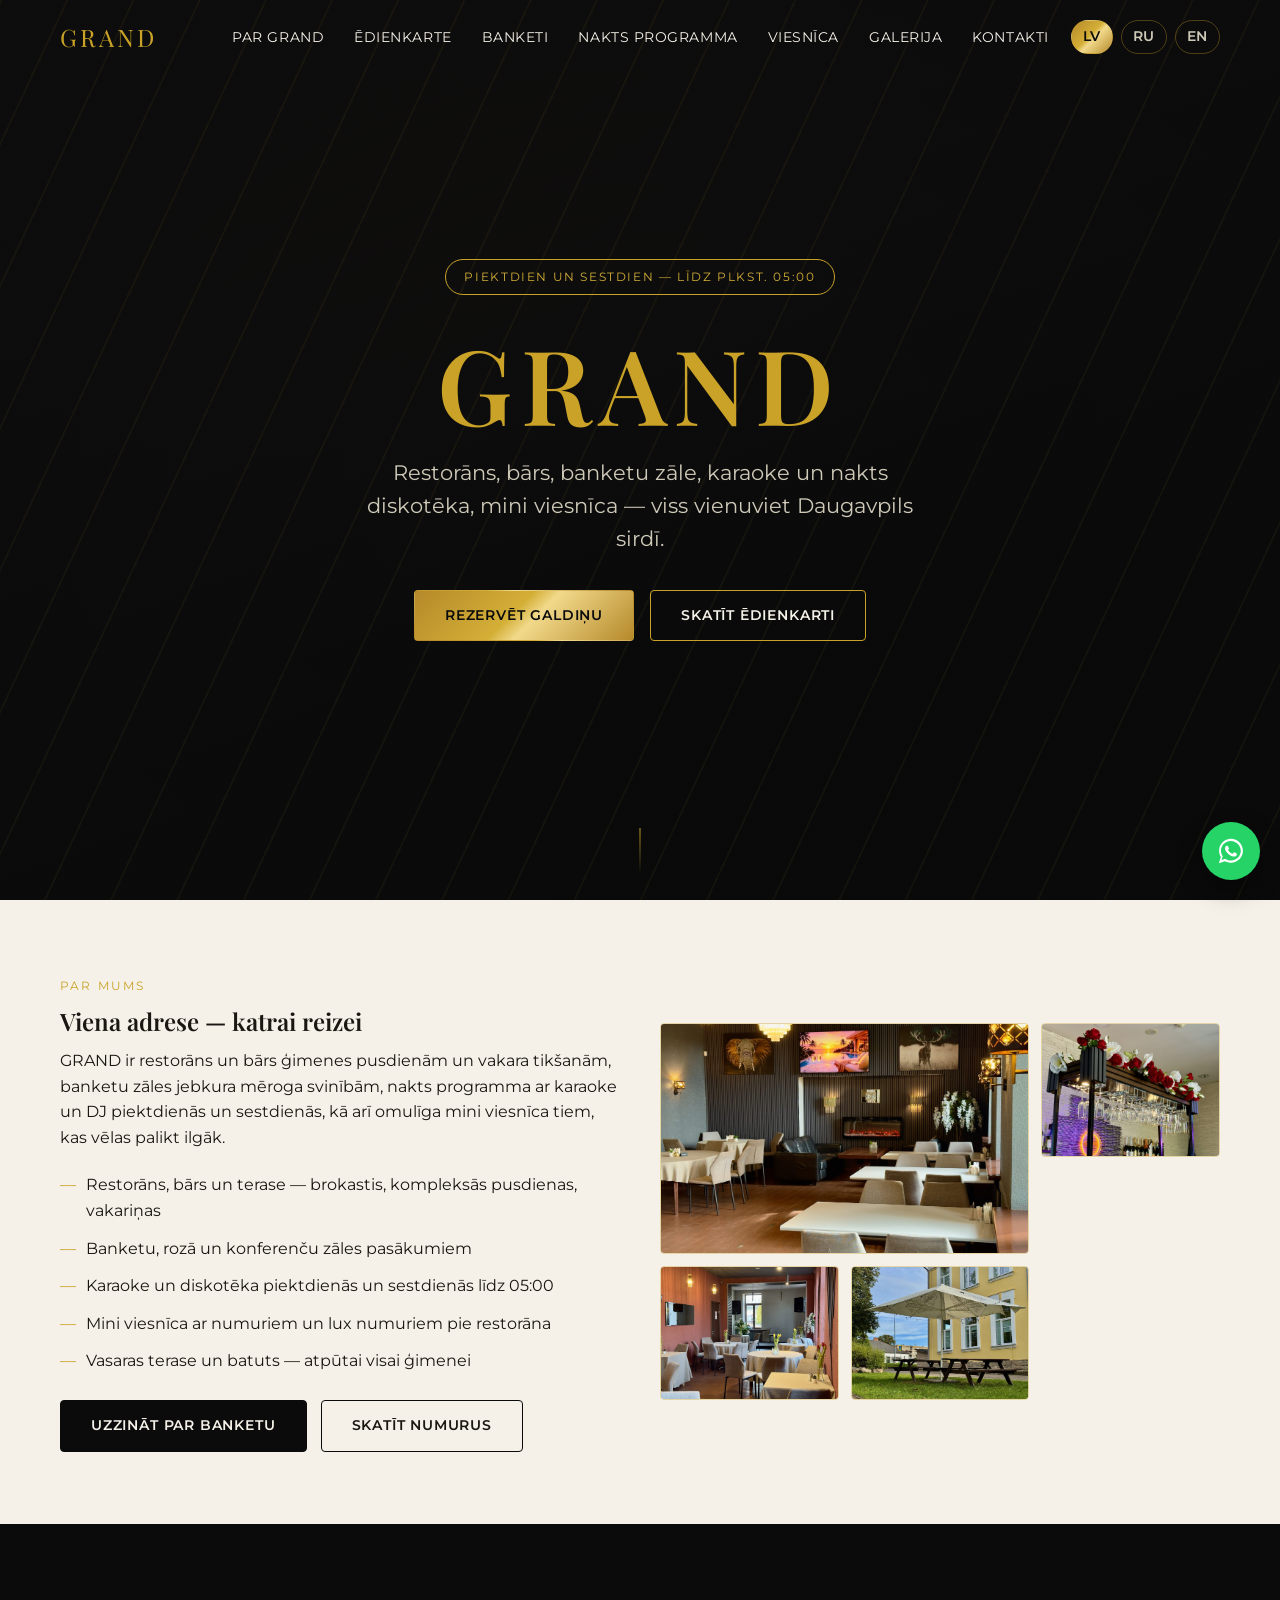
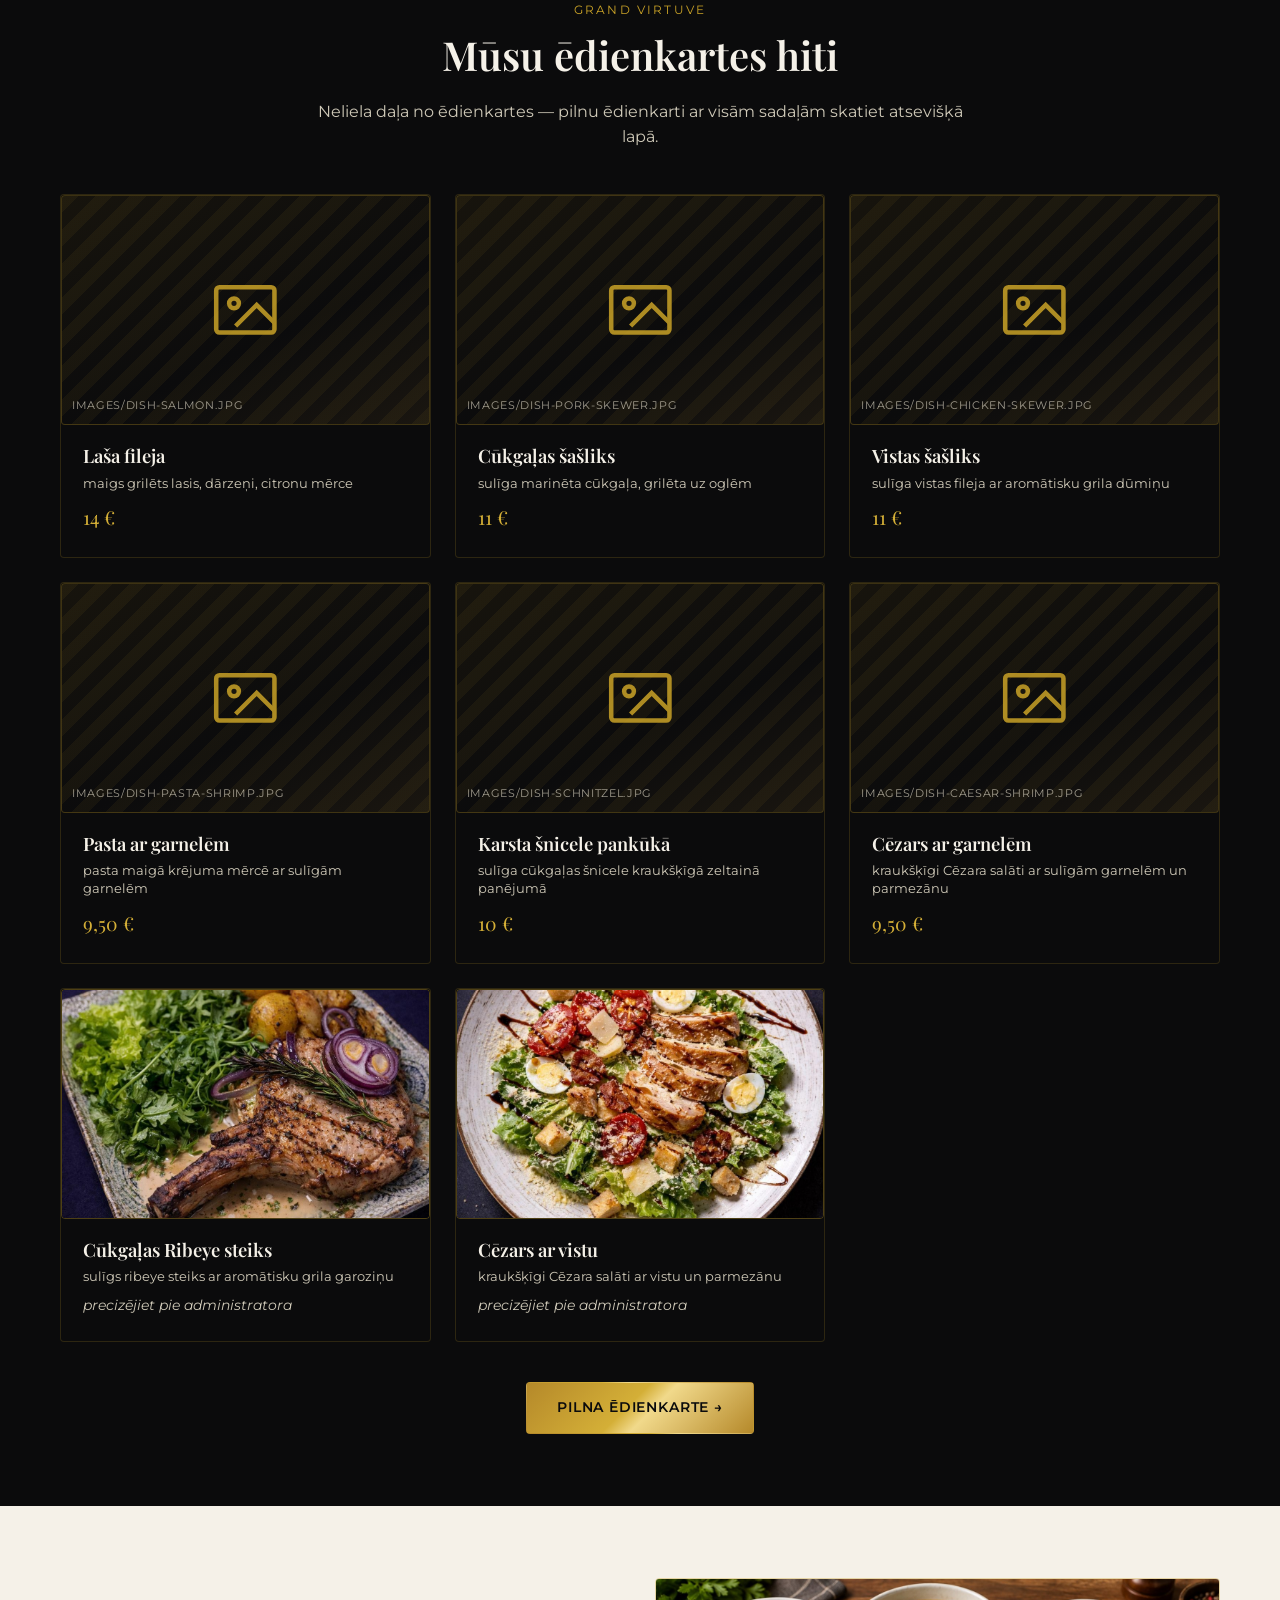
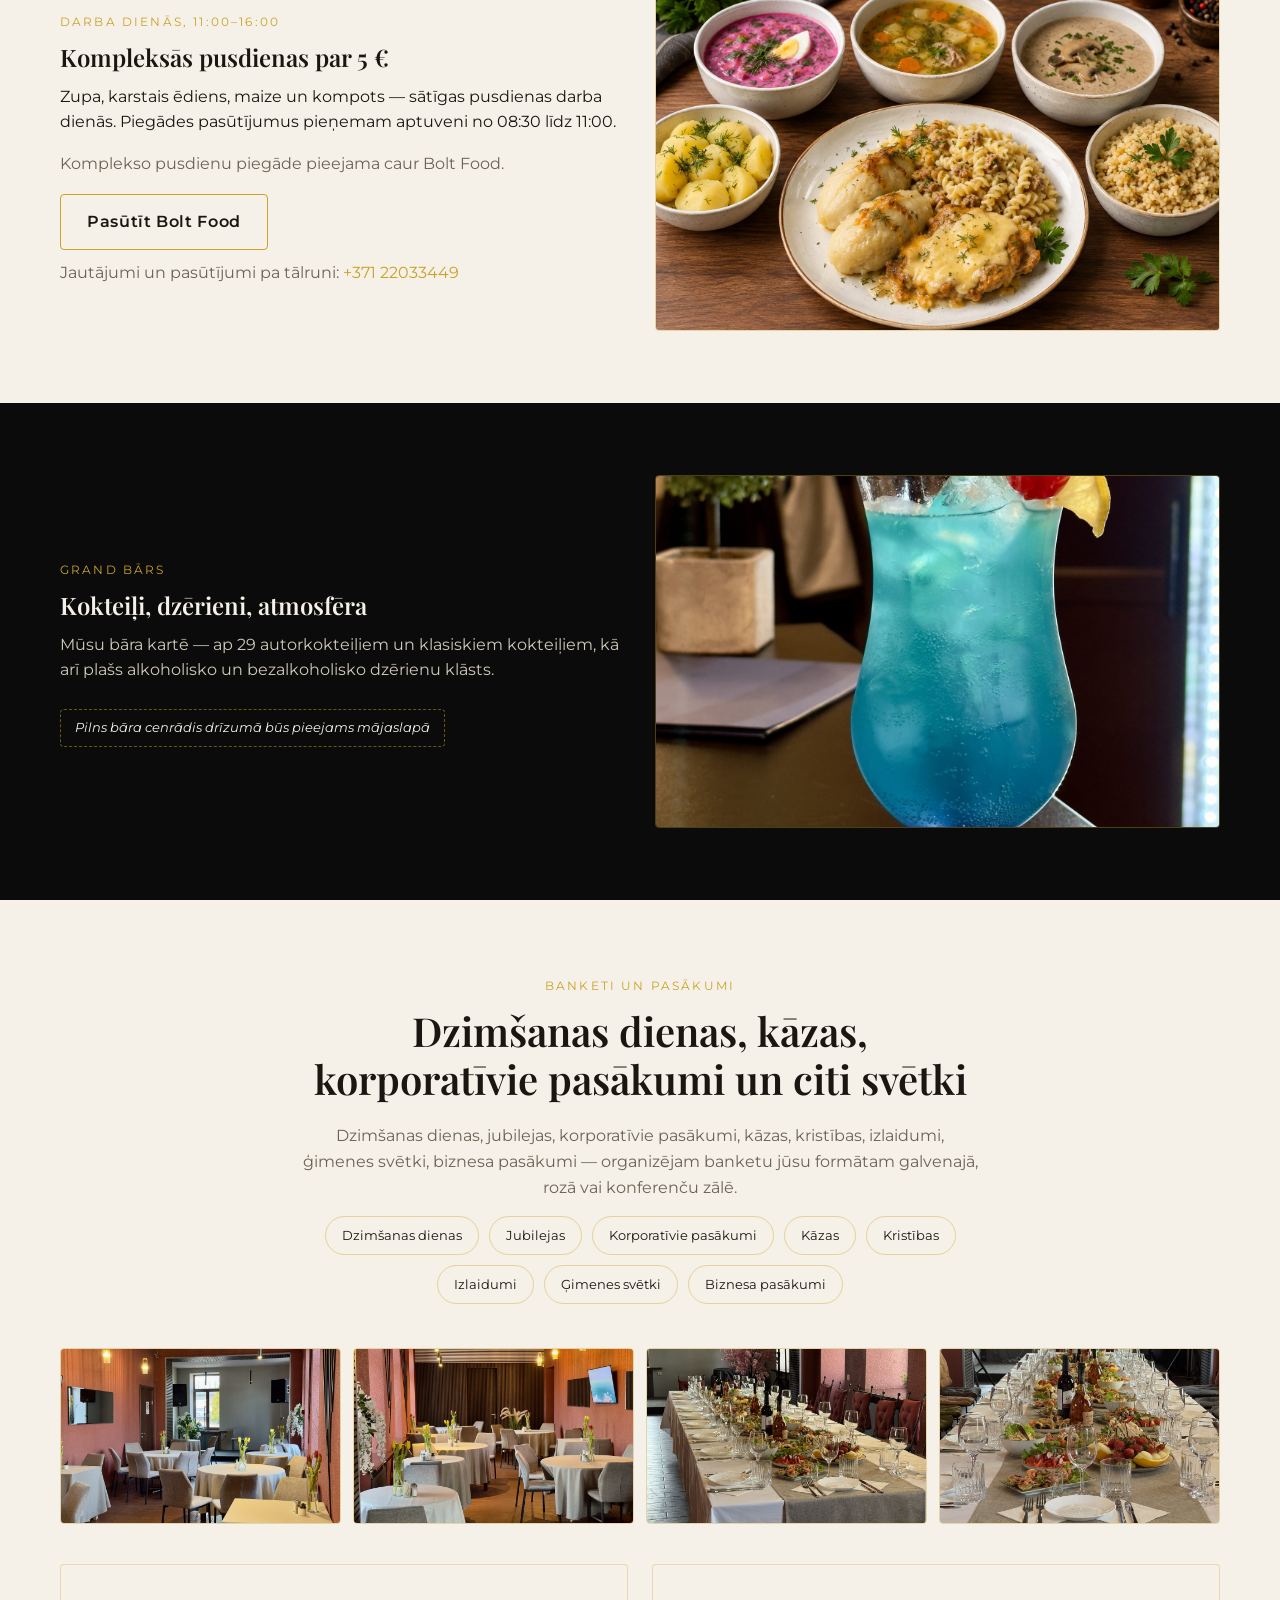
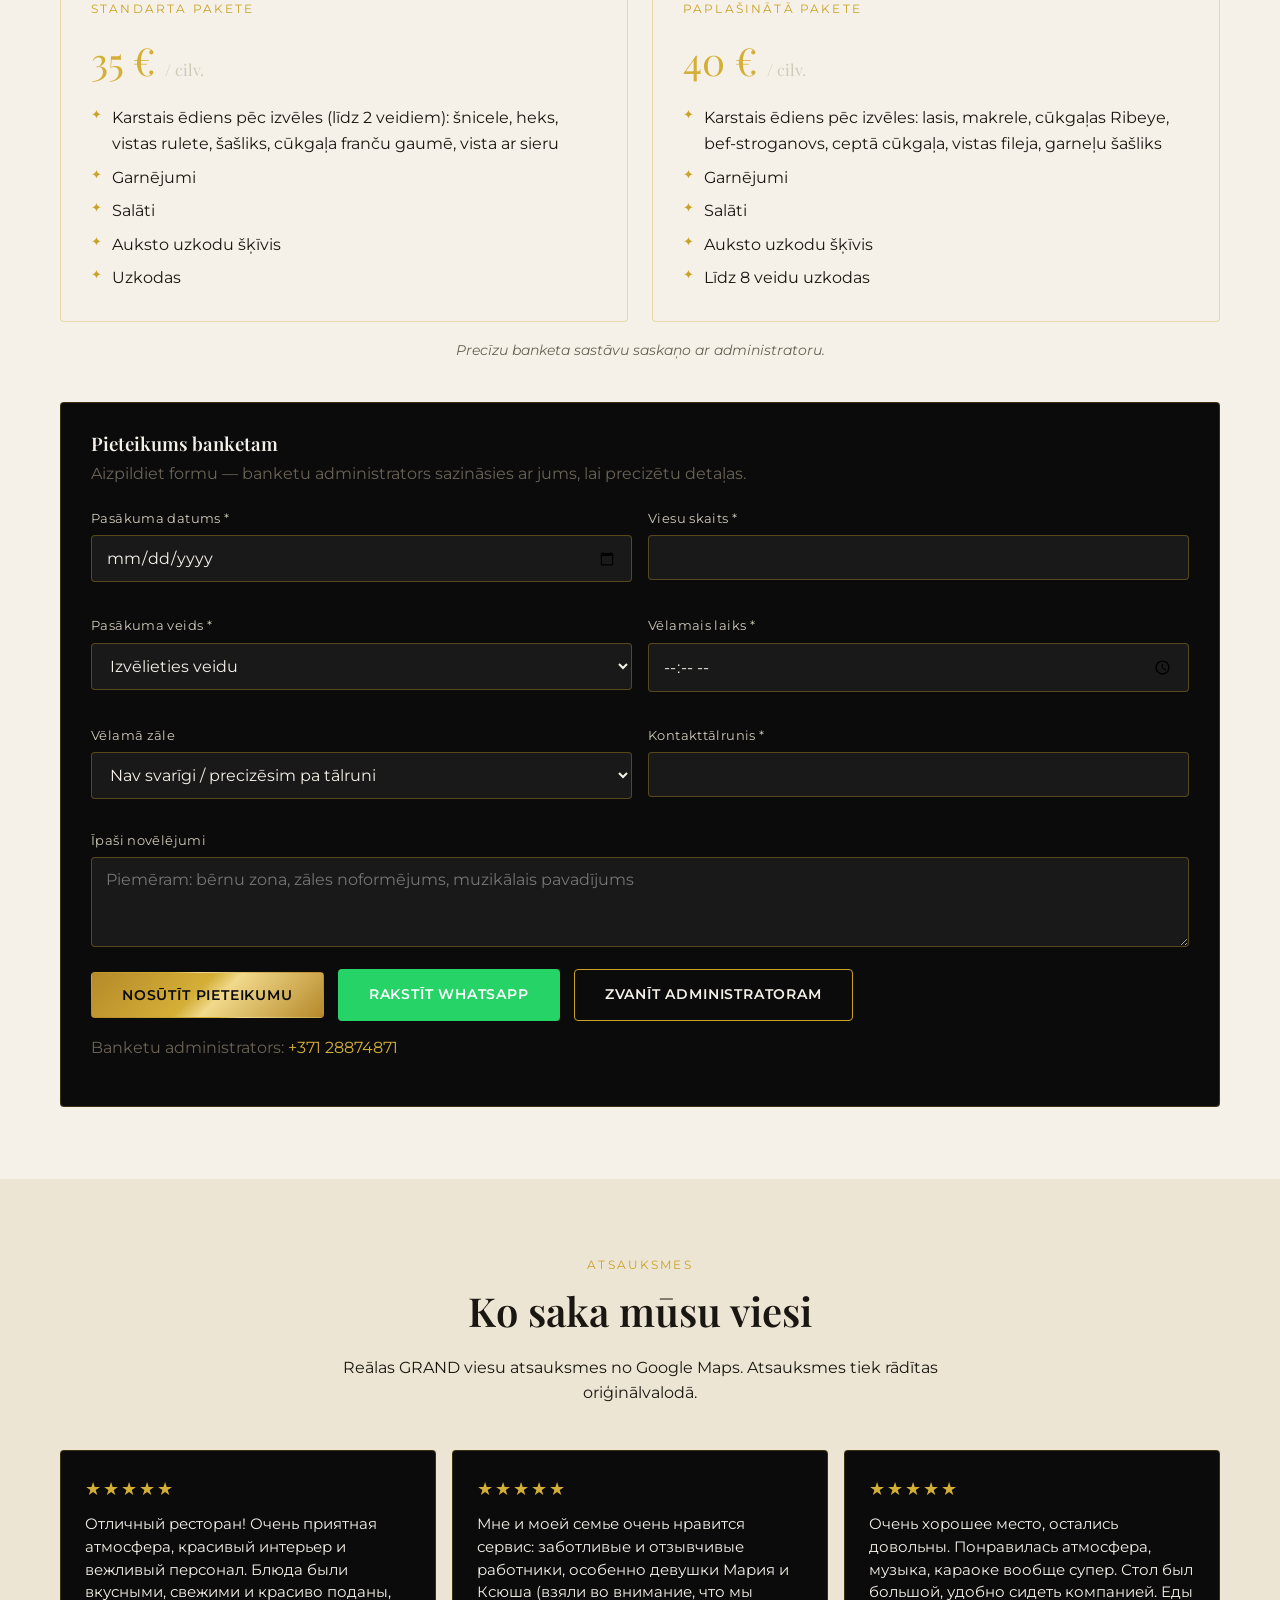
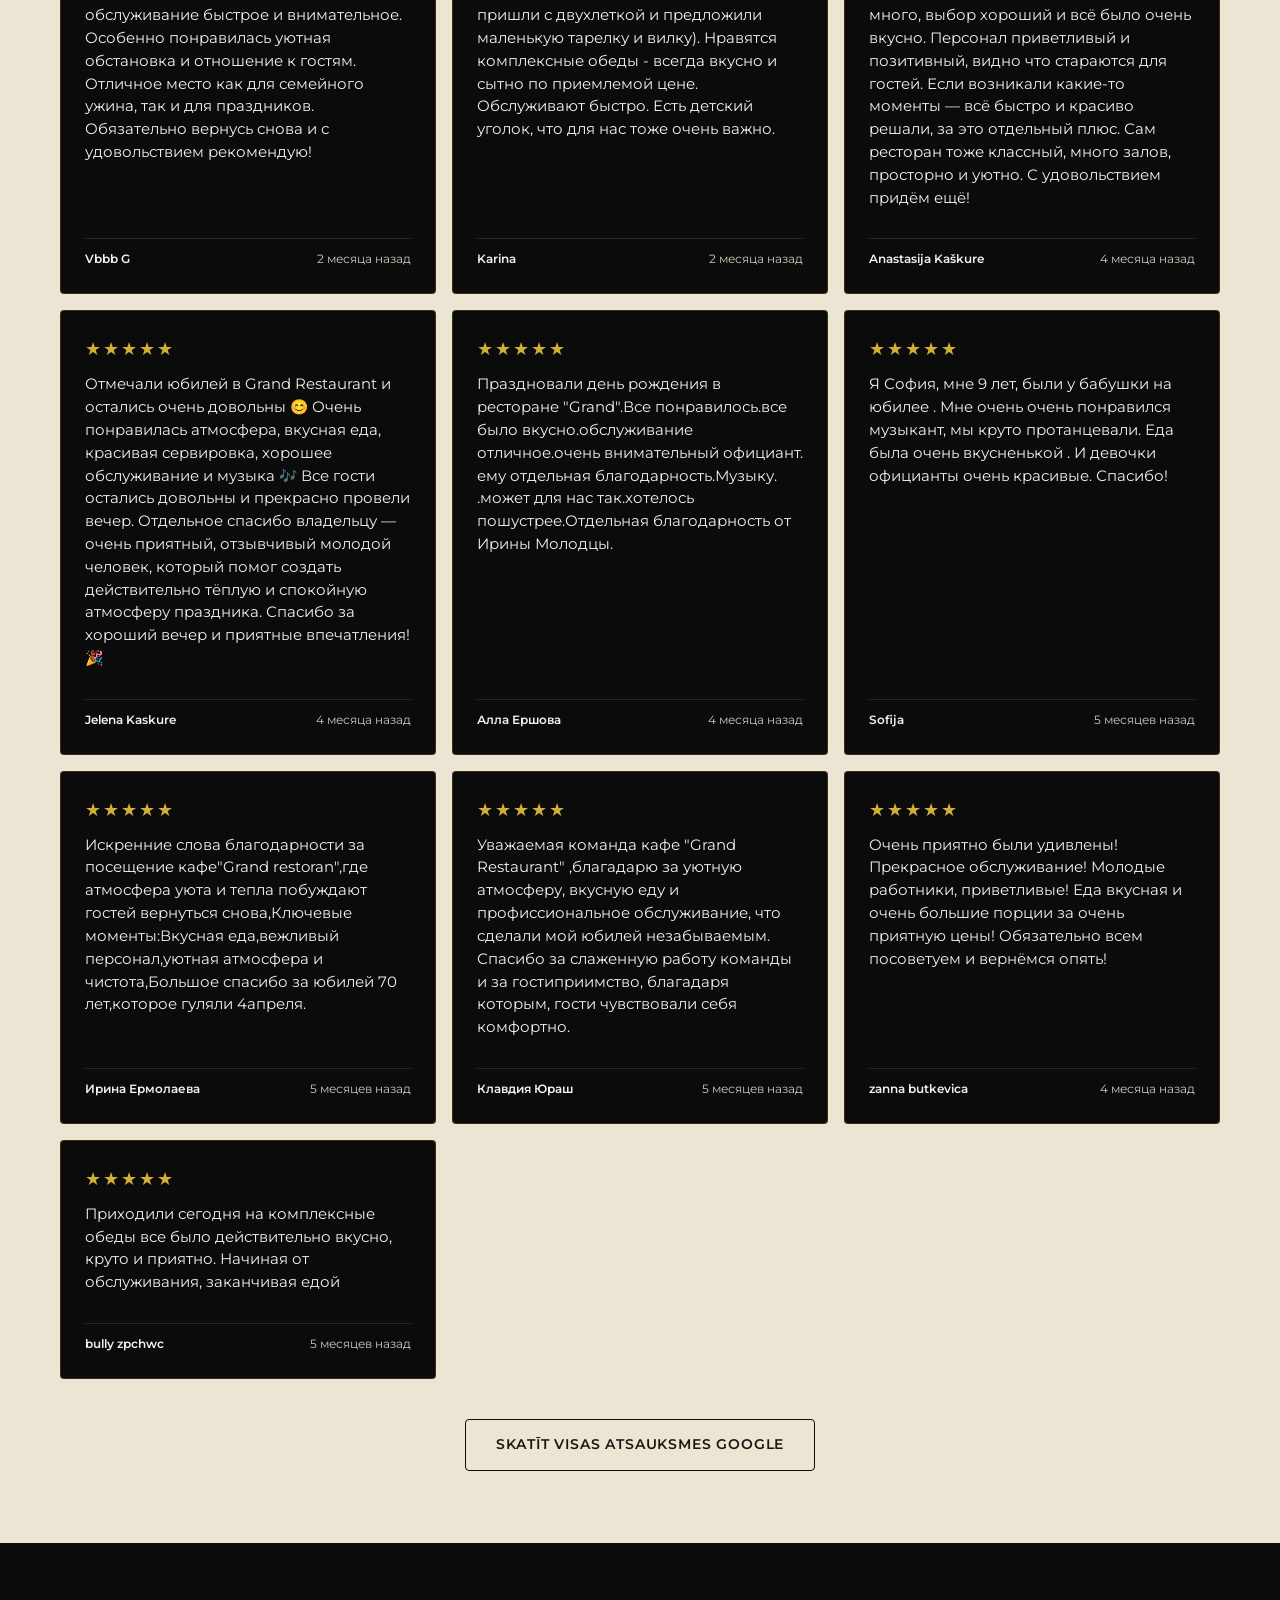
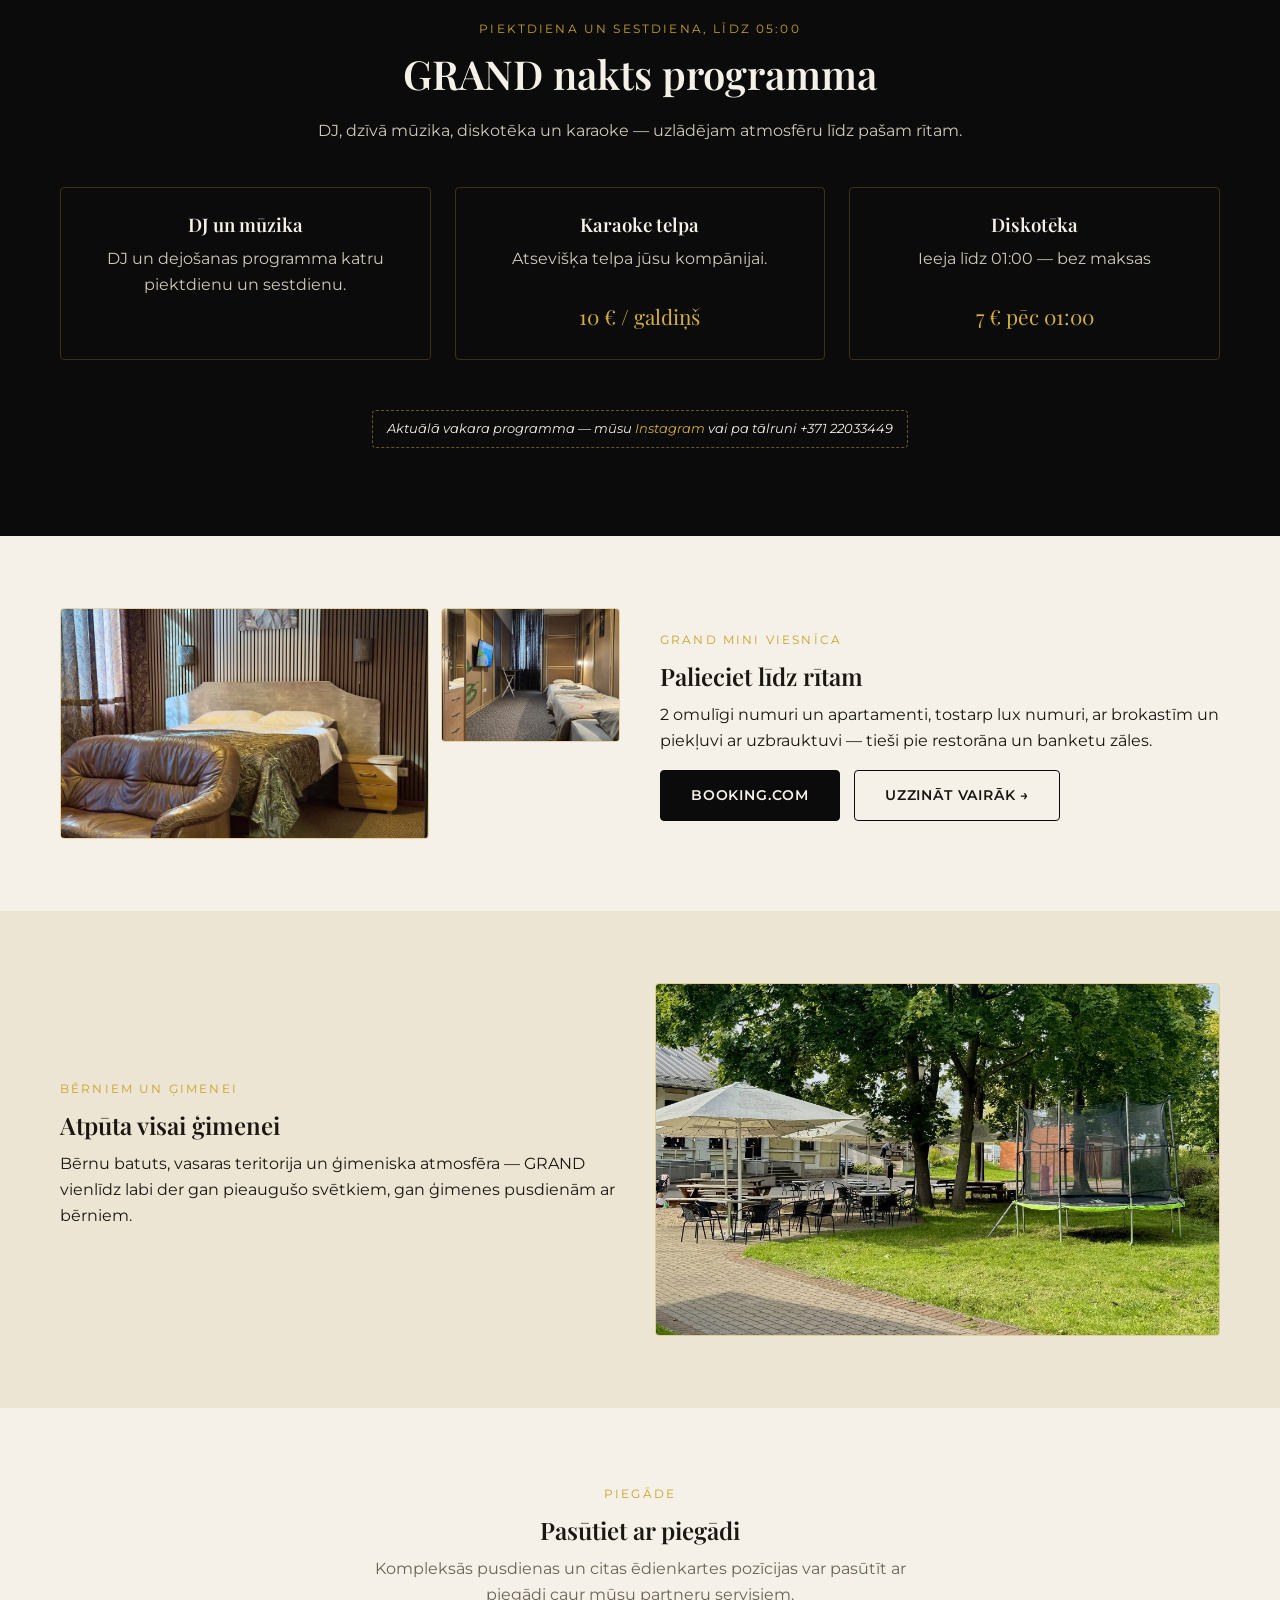
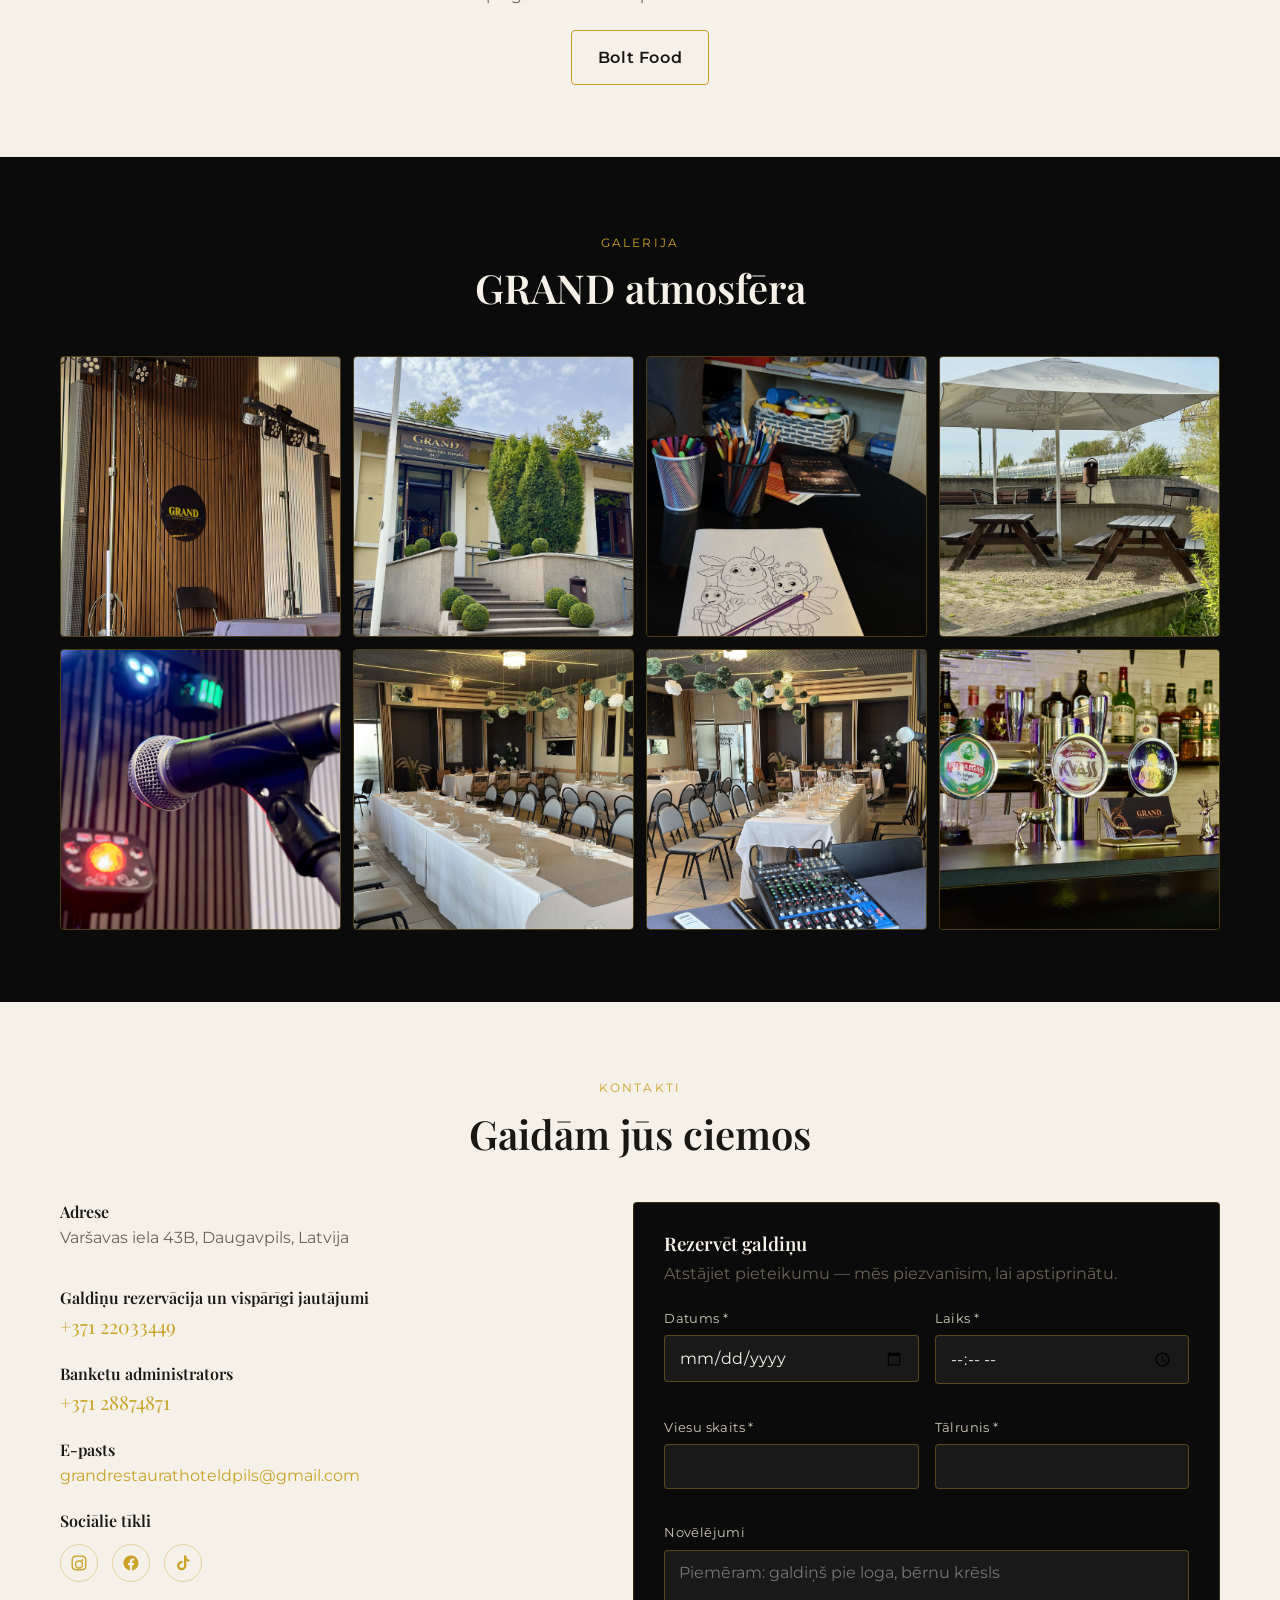
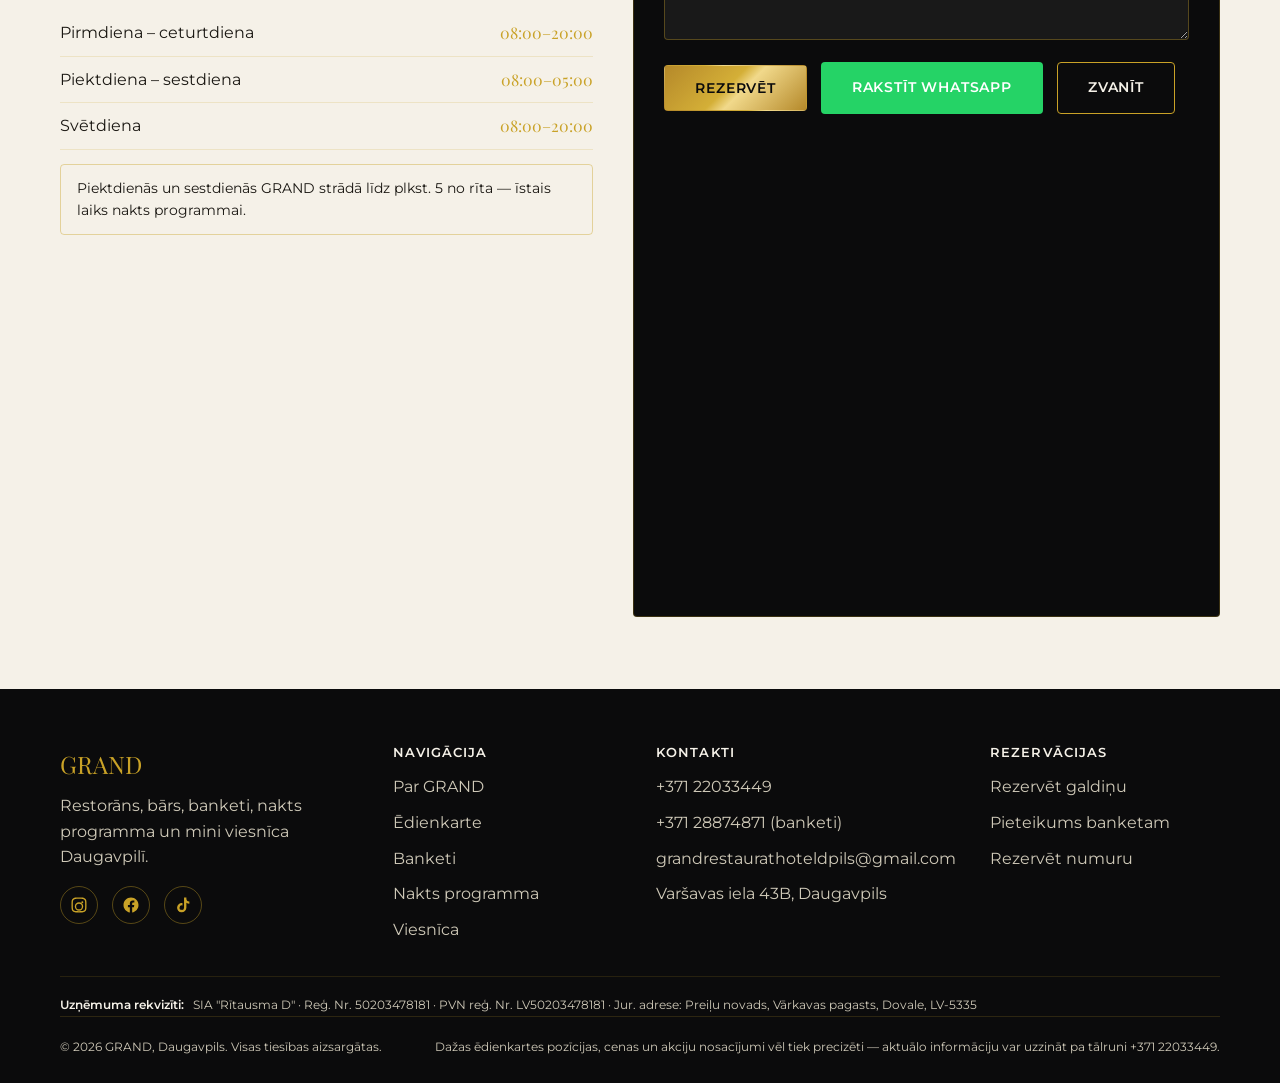
==== commit 3a1d27e3: "Fix lunch photo on full menu page, add admin/bar phone numbers - Replace the lunch-set.jpg placehold" ====
--- a/index.html
+++ b/index.html
@@ -191,6 +191,7 @@
           <div class="delivery-buttons">
             <a href="https://food.bolt.eu/en/278-daugavpils/p/195568-restorans-grand/" target="_blank" rel="noopener">Pasūtīt Bolt Food</a>
           </div>
+          <p class="muted" style="margin-top:10px;">Jautājumi un pasūtījumi pa tālruni: <a class="tel" href="tel:+37122033449" style="color:var(--color-gold);">+371 22033449</a></p>
         </div>
         <div class="ph ph-wide ph-photo reveal"><img src="/images/lunch-set.jpg" alt="GRAND komplekso pusdienu piedāvājums" loading="lazy"></div>
       </div>
